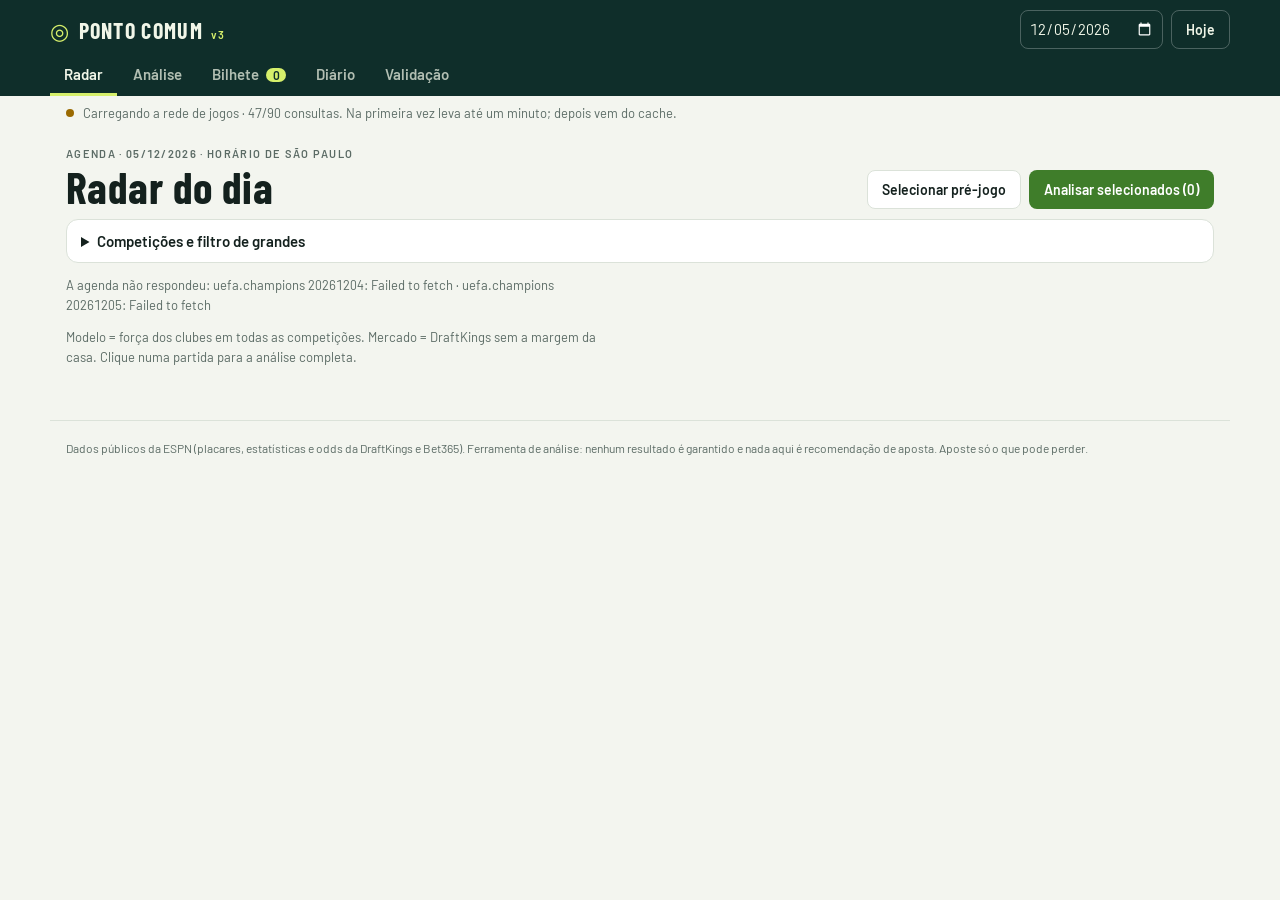
==== ponto-comum-portatil.html @ eed9a5cd "Odds de jogador da Bet365 no 'quem pode marcar'; robô registra marcadores para validar Co-Authored-B" ====
<!doctype html>
<html lang="pt-BR">
<head>
  <meta charset="utf-8">
  <meta name="viewport" content="width=device-width, initial-scale=1, viewport-fit=cover">
  <title>Ponto Comum</title>
  <meta name="description" content="Análise de futebol pré-jogo: modelo de força dos clubes, comparação com o mercado, odd sugerida, bilhetes por nível de risco e diário de apostas.">
  <link rel="icon" href="data:image/svg+xml,%3Csvg xmlns='http://www.w3.org/2000/svg' viewBox='0 0 64 64'%3E%3Crect width='64' height='64' rx='16' fill='%230f2e2a'/%3E%3Ccircle cx='32' cy='32' r='17' stroke='%23d6ef6b' stroke-width='5' fill='none'/%3E%3Ccircle cx='32' cy='32' r='5' fill='%23d6ef6b'/%3E%3C/svg%3E">
  <link rel="preconnect" href="https://fonts.googleapis.com">
  <link rel="preconnect" href="https://fonts.gstatic.com" crossorigin>
  <link rel="stylesheet" href="https://fonts.googleapis.com/css2?family=Barlow:wght@400;500;600;700&family=Barlow+Condensed:wght@600;700&display=swap">
  <style>
/* Ponto Comum v3 — painel de análise. Verde de campo noturno + limão do logotipo; números em colunas tabulares. */
:root {
  --fundo: #f3f5ef; --papel: #ffffff; --tinta: #14211e; --suave: #5b6b65; --linha: #dbe2d9; --marca: #0f2e2a; --marca-txt: #f1f6e8;
  --limao: #d6ef6b; --acento: #3f7d2a; --acento-txt: #ffffff; --mercado: #2f6fb0; --pos: #237a3b; --neg: #b3402e; --aviso: #9a6a00;
  --casa: #2f7d5b; --empate: #b9c2bb; --fora: #c2763a; --sombra: 0 1px 2px rgba(15, 46, 42, .06), 0 4px 18px rgba(15, 46, 42, .05);
  --f-corpo: 'Barlow', 'Segoe UI', system-ui, -apple-system, Roboto, Arial, sans-serif; --f-titulo: 'Barlow Condensed', 'Arial Narrow', 'Segoe UI', system-ui, sans-serif;
  color-scheme: light;
}
@media (prefers-color-scheme: dark) {
  :root:not([data-theme="light"]) { --fundo: #0b1513; --papel: #12201d; --tinta: #e6eee6; --suave: #98aaa2; --linha: #24372f; --marca: #081311; --marca-txt: #e9f3dc;
    --limao: #d6ef6b; --acento: #9fd36a; --acento-txt: #0b1513; --mercado: #7fb2ea; --pos: #79d08f; --neg: #f08b76; --aviso: #e2b44e; --casa: #5bbd8e; --empate: #4a5a53; --fora: #e09a62; --sombra: none; color-scheme: dark; }
}
:root[data-theme="dark"] { --fundo: #0b1513; --papel: #12201d; --tinta: #e6eee6; --suave: #98aaa2; --linha: #24372f; --marca: #081311; --marca-txt: #e9f3dc;
  --limao: #d6ef6b; --acento: #9fd36a; --acento-txt: #0b1513; --mercado: #7fb2ea; --pos: #79d08f; --neg: #f08b76; --aviso: #e2b44e; --casa: #5bbd8e; --empate: #4a5a53; --fora: #e09a62; --sombra: none; color-scheme: dark; }

* { box-sizing: border-box; }
html, body { margin: 0; }
body { background: var(--fundo); color: var(--tinta); font: 15px/1.5 var(--f-corpo); font-variant-numeric: tabular-nums; }
[hidden] { display: none !important; }
a { color: inherit; }
.vh { position: absolute; width: 1px; height: 1px; overflow: hidden; clip: rect(0 0 0 0); }
button, input, select { font: inherit; color: inherit; }
button { cursor: pointer; }
:focus-visible { outline: 2px solid var(--acento); outline-offset: 2px; }

/* Topo */
.topo { background: var(--marca); color: var(--marca-txt); position: sticky; top: 0; z-index: 5; padding-left: max(16px, env(safe-area-inset-left, 0px)); padding-right: max(16px, env(safe-area-inset-right, 0px)); padding-top: env(safe-area-inset-top, 0px); }
.barra { display: flex; align-items: center; justify-content: space-between; gap: 12px; flex-wrap: wrap; padding-block: 10px 6px; max-width: 1180px; margin: 0 auto; }
.marca { display: flex; align-items: baseline; gap: 8px; text-decoration: none; font: 700 22px/1 var(--f-titulo); letter-spacing: .06em; }
.marca .simbolo { color: var(--limao); font-size: 22px; }
.marca small { font: 600 11px var(--f-corpo); color: var(--limao); letter-spacing: .1em; }
.controles { display: flex; gap: 8px; align-items: center; }
.controles input[type=date] { background: transparent; border: 1px solid rgba(255, 255, 255, .25); border-radius: 8px; padding: 6px 8px; color: var(--marca-txt); color-scheme: dark; }
.topo .sec { border-color: rgba(255, 255, 255, .25); color: var(--marca-txt); background: transparent; }
.abas { display: flex; gap: 2px; overflow-x: auto; max-width: 1180px; margin: 0 auto; scrollbar-width: none; }
.abas a { padding: 10px 14px; text-decoration: none; font: 600 15px var(--f-corpo); color: rgba(241, 246, 232, .72); border-bottom: 3px solid transparent; white-space: nowrap; }
.abas a.ativa { color: var(--marca-txt); border-bottom-color: var(--limao); }
.contador { display: inline-block; min-width: 20px; padding: 0 6px; margin-left: 4px; border-radius: 10px; background: var(--limao); color: #0f2e2a; font-size: 12px; text-align: center; }
.status { max-width: 1180px; margin: 0 auto; padding: 8px max(16px, env(safe-area-inset-right, 0px)) 0 max(16px, env(safe-area-inset-left, 0px)); color: var(--suave); font-size: 13px; min-height: 28px; }
.status .ok, .status .erro, .status .pulso { display: inline-block; width: 8px; height: 8px; border-radius: 50%; margin-right: 6px; vertical-align: 1px; background: var(--pos); }
.status .erro { background: var(--neg); }
.status .pulso { background: var(--aviso); animation: pulso 1.2s infinite; }
@keyframes pulso { 50% { opacity: .3; } }
@media (prefers-reduced-motion: reduce) { .status .pulso { animation: none; } }

main { max-width: 1180px; margin: 0 auto; padding-left: max(16px, env(safe-area-inset-left, 0px)); padding-right: max(16px, env(safe-area-inset-right, 0px)); padding-block: 8px 40px; }
.cabeca { display: flex; justify-content: space-between; align-items: flex-end; gap: 16px; flex-wrap: wrap; margin: 14px 0 10px; }
.cabeca h1 { font: 700 clamp(30px, 5vw, 44px)/1 var(--f-titulo); margin: 2px 0 0; letter-spacing: .01em; text-wrap: balance; }
.acoes { display: flex; gap: 8px; flex-wrap: wrap; align-items: center; }
.sobre { font-size: 11px; font-weight: 600; letter-spacing: .12em; text-transform: uppercase; color: var(--suave); margin: 0; }
.nota { color: var(--suave); font-size: 13px; max-width: 78ch; }
h3 { font: 700 21px var(--f-titulo); margin: 26px 0 8px; letter-spacing: .01em; }
h4 { margin: 14px 0 6px; font-size: 15px; }

/* Botões */
.pri, .sec, .link, .fam, .add, .rem { border-radius: 8px; border: 1px solid transparent; padding: 8px 14px; font-weight: 600; font-size: 14px; }
.pri { background: var(--acento); color: var(--acento-txt); }
.pri:disabled { opacity: .5; cursor: default; }
.sec { background: var(--papel); border-color: var(--linha); color: var(--tinta); }
.link { background: none; border: 0; padding: 0 4px; text-decoration: underline; color: inherit; font-weight: 500; }
label.sec.arquivo { cursor: pointer; display: inline-flex; align-items: center; }
label.sec.arquivo input { display: none; }
.chk { font-size: 13px; color: var(--suave); display: inline-flex; gap: 6px; align-items: center; }

/* Filtros e chips */
details.filtro, details.sugestoes, details.contexto { background: var(--papel); border: 1px solid var(--linha); border-radius: 12px; padding: 10px 14px; margin: 10px 0; }
details > summary { cursor: pointer; font-weight: 600; }
.chips { display: flex; flex-wrap: wrap; gap: 6px; margin-top: 10px; }
.chip { display: inline-flex; gap: 6px; align-items: center; padding: 5px 10px; border: 1px solid var(--linha); border-radius: 999px; font-size: 13px; background: var(--fundo); }

/* Tabelas */
.tabela { overflow-x: auto; background: var(--papel); border: 1px solid var(--linha); border-radius: 12px; box-shadow: var(--sombra); }
table { border-collapse: collapse; width: 100%; font-size: 14px; }
th { text-align: left; font-size: 11px; letter-spacing: .08em; text-transform: uppercase; color: var(--suave); font-weight: 600; padding: 10px 10px; border-bottom: 1px solid var(--linha); white-space: nowrap; }
td { padding: 8px 10px; border-bottom: 1px solid var(--linha); vertical-align: middle; }
tr:last-child td { border-bottom: 0; }
td small, li small, .pernas small { display: block; color: var(--suave); font-size: 12px; }
td.num, th.num { text-align: right; white-space: nowrap; }
td.num small { text-align: right; }
.pos { color: var(--pos); font-weight: 600; }
.neg { color: var(--neg); }
tr.passado { opacity: .62; }
tr.cotada td:first-child { font-weight: 600; }

/* Radar */
table.radar td { padding-block: 10px; }
.jogo { background: none; border: 0; padding: 0; text-align: left; display: flex; flex-direction: column; font-weight: 600; font-size: 15px; }
.jogo small { display: inline; color: var(--suave); font-weight: 500; font-size: 12px; }
.jogo:hover span { text-decoration: underline; }
.comp { color: var(--suave); font-size: 12px; }
.hora { font: 700 18px var(--f-titulo); }
.placar { font: 700 18px var(--f-titulo); }
.ao-vivo { color: var(--neg); font-size: 12px; text-transform: uppercase; letter-spacing: .08em; }
.barra3 { display: flex; height: 8px; width: 150px; max-width: 100%; border-radius: 4px; overflow: hidden; margin-bottom: 4px; background: var(--linha); }
.barra3 i:nth-child(1) { background: var(--casa); } .barra3 i:nth-child(2) { background: var(--empate); } .barra3 i:nth-child(3) { background: var(--fora); }
.barra3.mercado i:nth-child(1) { background: var(--mercado); } .barra3.mercado i:nth-child(3) { background: color-mix(in srgb, var(--mercado) 45%, var(--fora)); }

/* Análise */
.indice { display: flex; gap: 6px; flex-wrap: wrap; margin-bottom: 8px; }
.mini { font-size: 12px; text-decoration: none; padding: 4px 9px; border-radius: 999px; background: var(--papel); border: 1px solid var(--linha); }
.cartao { background: var(--papel); border: 1px solid var(--linha); border-radius: 16px; padding: 18px; margin: 16px 0; box-shadow: var(--sombra); scroll-margin-top: 110px; }
.cartao header h2 { font: 700 clamp(26px, 4vw, 34px)/1.05 var(--f-titulo); margin: 4px 0 6px; text-wrap: balance; }
.cartao header h2 span { color: var(--suave); font-weight: 600; }
.aviso { color: var(--aviso); font-weight: 600; font-size: 13px; }
.resumo { display: grid; grid-template-columns: repeat(auto-fit, minmax(190px, 1fr)); gap: 10px; margin: 12px 0; }
.resumo > div { background: var(--fundo); border-radius: 10px; padding: 10px 12px; min-width: 0; }
.resumo b { display: block; font-size: 16px; }
.resumo small { color: var(--suave); font-weight: 500; }
.leitura { border-left: 3px solid var(--limao); padding: 2px 0 2px 14px; margin: 14px 0; }
.leitura h3 { margin-top: 0; }
.leitura ul { margin: 0; padding-left: 18px; }
.alertas { list-style: none; padding: 0 !important; margin-top: 10px !important; display: grid; gap: 6px; }
.alertas li { font-size: 13px; padding: 7px 10px; border-radius: 8px; background: var(--fundo); }
.alertas li.divergencia { box-shadow: inset 3px 0 0 var(--aviso); }
.alertas li.calendario { box-shadow: inset 3px 0 0 var(--fora); }
.alertas li.dados, .alertas li.mercado { box-shadow: inset 3px 0 0 var(--suave); }
.alertas li.escalacao { box-shadow: inset 3px 0 0 var(--mercado); }
.fams { display: flex; gap: 6px; flex-wrap: wrap; align-items: center; margin: 12px 0 8px; }
.fam { background: var(--fundo); border-color: var(--linha); padding: 6px 12px; }
.fam.ativa { background: var(--marca); color: var(--marca-txt); border-color: var(--marca); }
.so-odd { margin-left: auto; font-size: 13px; color: var(--suave); display: inline-flex; gap: 6px; align-items: center; }
.base { display: block; font-size: 11px; font-weight: 600; letter-spacing: .04em; text-align: right; }
.base.mercado { color: var(--mercado); } .base.modelo { color: var(--suave); }
.add { width: 34px; height: 34px; padding: 0; background: var(--fundo); border-color: var(--linha); font-size: 18px; line-height: 1; }
.add.ja { background: var(--limao); color: #0f2e2a; border-color: var(--limao); }
.dois { display: grid; grid-template-columns: repeat(auto-fit, minmax(300px, 1fr)); gap: 18px; }
.dois > div { min-width: 0; }
.lista { list-style: none; padding: 0; margin: 4px 0; font-size: 13px; display: grid; gap: 3px; }
.lista small { display: inline; }
.res { display: inline-block; width: 20px; text-align: center; border-radius: 4px; font-weight: 700; font-size: 11px; margin-right: 6px; color: #fff; }
.res.V { background: var(--casa); } .res.E { background: #8a978f; } .res.D { background: var(--neg); }

/* Bilhete */
.bilhete { background: var(--papel); border: 1px solid var(--linha); border-radius: 16px; padding: 14px; box-shadow: var(--sombra); }
.pernas { list-style: none; margin: 0; padding: 0; display: grid; gap: 8px; }
.pernas li { display: flex; gap: 10px; align-items: center; padding: 10px; background: var(--fundo); border-radius: 10px; }
.pernas li > div { flex: 1; min-width: 0; }
.odd { display: flex; flex-direction: column; font-size: 11px; color: var(--suave); }
.odd input { width: 90px; padding: 6px 8px; border: 1px solid var(--linha); border-radius: 8px; background: var(--papel); text-align: right; }
.rem { background: none; border: 0; font-size: 20px; color: var(--suave); padding: 4px 8px; }
.totais { display: grid; grid-template-columns: repeat(auto-fit, minmax(160px, 1fr)); gap: 10px; margin: 14px 0; }
.totais > div { background: var(--fundo); border-radius: 10px; padding: 10px 12px; }
.totais b { display: block; font: 700 28px/1.1 var(--f-titulo); }
.totais small { color: var(--suave); }
.avisos { list-style: none; padding: 0; margin: 0 0 12px; display: grid; gap: 6px; font-size: 13px; }
.avisos li { padding: 7px 10px; border-radius: 8px; background: var(--fundo); }
.avisos li.erro { box-shadow: inset 3px 0 0 var(--neg); color: var(--neg); font-weight: 600; }
.avisos li.aviso { box-shadow: inset 3px 0 0 var(--aviso); }
.avisos li.info { box-shadow: inset 3px 0 0 var(--linha); }
.salvar { display: flex; gap: 8px; flex-wrap: wrap; align-items: center; }
.salvar label { display: inline-flex; gap: 6px; align-items: center; font-size: 13px; color: var(--suave); }
.salvar input { width: 100px; padding: 7px 8px; border: 1px solid var(--linha); border-radius: 8px; background: var(--papel); }
.niveis { display: grid; grid-template-columns: repeat(auto-fit, minmax(240px, 1fr)); gap: 10px; margin: 10px 0; }
.nivel { background: var(--fundo); border-radius: 12px; padding: 12px; min-width: 0; }
.nivel h3 { margin: 0 0 6px; }
.nivel ul { padding-left: 18px; margin: 0 0 8px; font-size: 14px; }
.prefs { border: 1px solid var(--linha); border-radius: 10px; display: flex; flex-wrap: wrap; gap: 6px 14px; font-size: 13px; }
.vazio { text-align: center; padding: 48px 16px; background: var(--papel); border: 1px dashed var(--linha); border-radius: 16px; }
.vazio h2 { font: 700 26px var(--f-titulo); margin: 0 0 6px; }
.vazio p { color: var(--suave); max-width: 52ch; margin: 0 auto 14px; }

/* Diário e validação */
.faixas { display: grid; gap: 5px; max-width: 640px; }
.faixa { display: grid; grid-template-columns: 70px 1fr 56px 110px; gap: 8px; align-items: center; font-size: 13px; }
.faixa i { display: block; height: 10px; background: var(--acento); border-radius: 5px; min-width: 2px; }
.faixa small { color: var(--suave); }
.metodo { padding-left: 18px; max-width: 80ch; }
.metodo li { margin-bottom: 6px; }
.carregando { color: var(--suave); padding: 30px 0; }

.rodape { max-width: 1180px; margin: 0 auto; padding: 18px max(16px, env(safe-area-inset-right, 0px)) 30px max(16px, env(safe-area-inset-left, 0px)); color: var(--suave); font-size: 12px; border-top: 1px solid var(--linha); }
.toast { position: fixed; left: 50%; transform: translateX(-50%); bottom: calc(18px + env(safe-area-inset-bottom, 0px)); background: var(--marca); color: var(--marca-txt); padding: 10px 16px; border-radius: 10px; font-size: 14px; z-index: 10; max-width: calc(100% - 32px); box-shadow: 0 6px 24px rgba(0, 0, 0, .25); }

.nw { white-space: nowrap; }
@media (max-width: 640px) {
  body { font-size: 14px; }
  .abas a { padding: 10px 9px; font-size: 14px; }
  .barra3 { width: 110px; }
  .faixa { grid-template-columns: 60px 1fr 50px; }
  .faixa small { display: none; }
  .pernas li { flex-wrap: wrap; }
  .so-odd { margin-left: 0; }
}

/* v3 */
.tag { display: inline-block; margin-left: 6px; padding: 1px 7px; border-radius: 999px; font-size: 11px; font-weight: 600; background: var(--fundo); color: var(--suave); vertical-align: 1px; }
.tag.div { background: color-mix(in srgb, var(--aviso) 16%, transparent); color: var(--aviso); }
.topo-cartao { display: flex; justify-content: space-between; gap: 10px; align-items: baseline; flex-wrap: wrap; }
.exportar { display: flex; gap: 10px; font-size: 13px; }
.destaques { background: color-mix(in srgb, var(--limao) 22%, var(--papel)); border-radius: 12px; padding: 10px 14px; margin: 12px 0; }
.destaques h3 { margin: 0 0 6px; font-size: 18px; }
.destaques ul { list-style: none; margin: 0; padding: 0; display: grid; gap: 6px; }
.destaques li { display: flex; justify-content: space-between; gap: 10px; align-items: center; }
.destaques li small { display: block; color: var(--suave); font-size: 12px; }
details.contexto summary small { color: var(--suave); font-weight: 500; }
section.sugestoes { margin-top: 4px; }
.nivel { border-top: 4px solid var(--linha); }
.nivel.n-segura { border-top-color: var(--casa); } .nivel.n-media { border-top-color: var(--mercado); } .nivel.n-arriscada { border-top-color: var(--fora); } .nivel.n-bingo { border-top-color: var(--neg); }
.faixa-odd { margin: -2px 0 8px; font-size: 12px; color: var(--suave); }
.total-nivel { margin: 0 0 10px; font-size: 14px; }
.total-nivel b { font: 700 22px var(--f-titulo); }
.salvar select { padding: 7px 8px; border: 1px solid var(--linha); border-radius: 8px; background: var(--papel); }
.odd small { display: block; font-size: 10px; }
.status .link { color: var(--tinta); }

</style>
  <script>/* js/rede.js */
/* Ponto Comum v3 · rede.js
 * Camada de dados: todas as competições acompanhadas, por clube, a partir dos placares públicos da ESPN.
 * Um jogo vira um registro compacto (placar de 90 min, gols por tempo, escanteios, chutes, cartões).
 * Cache no IndexedDB: anos passados ficam 30 dias; o ano corrente, 3 horas.
 */
(function (G) {
  'use strict';
  const ESPN = 'https://site.api.espn.com/apis/site/v2/sports/soccer/';
  const CORE = 'https://sports.core.api.espn.com/v2/sports/soccer/leagues/';

  // radar 1 = na agenda do dia por padrão; 2 = opcional (desligada por padrão). As demais entram só no histórico
  // (força dos clubes, calendário), mas o radar mostra Champions + as 5 grandes ligas.
  const COMPS = [
    ['uefa.champions', 'Champions League', 'continental', 'uefa', 1], ['eng.1', 'Premier League', 'league', 'eng', 1], ['esp.1', 'LaLiga', 'league', 'esp', 1],
    ['ita.1', 'Serie A', 'league', 'ita', 1], ['ger.1', 'Bundesliga', 'league', 'ger', 1], ['fra.1', 'Ligue 1', 'league', 'fra', 1],
    ['bra.1', 'Brasileirão Série A', 'league', 'bra', 2], ['uefa.europa', 'Europa League', 'continental', 'uefa', 2],
    ['uefa.europa.conf', 'Conference League', 'continental', 'uefa', 2], ['conmebol.libertadores', 'Libertadores', 'continental', 'conmebol', 2],
    ['conmebol.sudamericana', 'Sul-Americana', 'continental', 'conmebol', 2],
    ['eng.2', 'Championship', 'league', 'eng', 0], ['esp.2', 'LaLiga 2', 'league', 'esp', 0], ['ger.2', '2. Bundesliga', 'league', 'ger', 0],
    ['ita.2', 'Serie B (Itália)', 'league', 'ita', 0], ['fra.2', 'Ligue 2', 'league', 'fra', 0], ['bra.2', 'Brasileirão Série B', 'league', 'bra', 0],
    ['por.1', 'Liga Portugal', 'league', 'por', 0], ['ned.1', 'Eredivisie', 'league', 'ned', 0], ['arg.1', 'Liga Profesional (ARG)', 'league', 'arg', 0],
    ['eng.fa', 'FA Cup', 'cup', 'eng', 0], ['eng.league_cup', 'Copa da Liga Inglesa', 'cup', 'eng', 0], ['esp.copa_del_rey', 'Copa del Rey', 'cup', 'esp', 0],
    ['ger.dfb_pokal', 'Copa da Alemanha', 'cup', 'ger', 0], ['ita.coppa_italia', 'Coppa Italia', 'cup', 'ita', 0], ['fra.coupe_de_france', 'Copa da França', 'cup', 'fra', 0],
    ['bra.copa_do_brazil', 'Copa do Brasil', 'cup', 'bra', 0], ['bra.camp.carioca', 'Campeonato Carioca', 'state', 'bra', 0],
    ['bra.camp.paulista', 'Campeonato Paulista', 'state', 'bra', 0], ['fifa.cwc', 'Mundial de Clubes', 'continental', 'fifa', 0]
  ].map(([id, nome, tipo, regiao, radar]) => Object.freeze({ id, nome, tipo, regiao, radar: radar === 1, opcional: radar === 2 }));
  const COMP_MAP = Object.freeze(Object.fromEntries(COMPS.map(c => [c.id, c])));
  // Na agenda, só jogos com pelo menos um destes clubes (os N mais fortes da liga pelo modelo). Premier e Champions: todos.
  const GRANDES_POR_LIGA = Object.freeze({ 'esp.1': 4, 'ita.1': 6, 'ger.1': 3, 'fra.1': 3 });
  const VERSAO_CACHE = 'v3|';

  const num = v => { if (v === null || v === undefined || v === '') return null; const n = Number(v); return Number.isFinite(n) ? n : null; };
  const americana = v => { if (v === null || v === undefined) return null; const s = String(v).trim().toUpperCase(); if (s === 'EVEN' || s === 'EV') return 2; const n = Number(s.replace('+', '')); if (!Number.isFinite(n) || Math.abs(n) < 100) return null; return n > 0 ? 1 + n / 100 : 1 + 100 / Math.abs(n); };
  const fracionaria = v => { const s = String(v ?? '').trim(); if (/^evens?$/i.test(s)) return 2; const m = /^(\d+(?:\.\d+)?)\/(\d+(?:\.\d+)?)$/.exec(s); return m && +m[2] > 0 ? 1 + m[1] / m[2] : null; };
  const statOf = (side, name) => { const s = (side.statistics || []).find(x => x && x.name === name); return s ? num(s.displayValue ?? s.value) : null; };
  const byDate = (a, b) => Date.parse(a.date) - Date.parse(b.date) || (a.id < b.id ? -1 : 1);

  /* Odds da DraftKings que a ESPN anexa ao placar de jogos futuros (preço atual e abertura). */
  function oddsDoPlacar(o) {
    if (!o || typeof o !== 'object') return null;
    const ml = o.moneyline || {}, tt = o.total || {};
    const atual = s => s ? americana((s.close || s.current || {}).odds) : null, abre = s => s && s.open ? americana(s.open.odds) : null;
    const linha = s => { const v = s && (s.close || s.current || {}).line; const n = v ? Number(String(v).replace(/^[ou]/i, '')) : null; return Number.isFinite(n) ? n : null; };
    const r = { casa: (o.provider && o.provider.name) || 'Casa', h: atual(ml.home), d: atual(ml.draw), a: atual(ml.away), hA: abre(ml.home), dA: abre(ml.draw), aA: abre(ml.away),
      linha: linha(tt.over) ?? num(o.overUnder), over: atual(tt.over), under: atual(tt.under) };
    if (!r.h && o.homeTeamOdds) r.h = americana(o.homeTeamOdds.moneyLine);
    if (!r.a && o.awayTeamOdds) r.a = americana(o.awayTeamOdds.moneyLine);
    if (!r.d && o.drawOdds) r.d = americana(o.drawOdds.moneyLine);
    return (r.h && r.d && r.a) || (r.over && r.under) ? r : null;
  }

  function parseEvent(e, comp, observadoEm) {
    const c = e && e.competitions && e.competitions[0]; if (!c) return null;
    const list = c.competitors || [], H = list.find(x => x.homeAway === 'home'), A = list.find(x => x.homeAway === 'away');
    if (!H || !A || !H.team || !A.team) return null;
    const h = String(H.team.id || ''), a = String(A.team.id || '');
    if (!/^\d+$/.test(h) || !/^\d+$/.test(a) || h === a) return null;
    const type = (c.status && c.status.type) || {}, st = String(type.name || '');
    const m = { id: String(e.id), comp, date: e.date || c.date, h, a, hn: H.team.displayName || H.team.name || '', an: A.team.displayName || A.team.name || '',
      hs3: H.team.abbreviation || '', as3: A.team.abbreviation || '', neutral: c.neutralSite === true, st, state: type.state || '', done: false };
    if (!Number.isFinite(Date.parse(m.date))) return null;
    if (/CANCEL|POSTPON|ABANDON|SUSPEND|FORFEIT/i.test(st)) { m.void = true; return m; }
    if (!(type.completed === true && type.state === 'post')) {
      const od = oddsDoPlacar((c.odds || [])[0]);
      if (od) { od.em = observadoEm || new Date().toISOString(); m.odds = od; }
      return m;
    }
    const fh = num(H.score), fa = num(A.score);
    if (fh === null || fa === null || fh > 30 || fa > 30) return m;
    m.done = true; m.fh = fh; m.fa = fa;
    const prorrogacao = /AET|PEN|EXTRA|SHOOTOUT/i.test(st);
    const gols = [], am = {}, vm = {}, det = c.details || [];
    for (const d of det) {
      if (!d || d.shootout) continue;
      const tid = d.team ? String(d.team.id) : '', dv = String((d.clock && d.clock.displayValue) || ''), cv = num(d.clock && d.clock.value);
      if (d.scoringPlay) gols.push({ tid, own: d.ownGoal === true, dv, cv, nome: String(((d.athletesInvolved || [])[0] || {}).displayName || '') });
      else if (d.redCard) vm[tid] = (vm[tid] || 0) + 1;
      else if (d.yellowCard) am[tid] = (am[tid] || 0) + 1;
    }
    // Confere os gols do lance a lance com o placar final antes de usar a divisão por tempo.
    const conta = inverteContra => { let x = 0, y = 0; for (const g of gols) { let t = g.tid; if (inverteContra && g.own) t = t === h ? a : h; if (t === h) x++; else if (t === a) y++; } return [x, y]; };
    const c0 = conta(false), c1 = conta(true), conv = c0[0] === fh && c0[1] === fa ? 0 : c1[0] === fh && c1[1] === fa ? 1 : -1;
    const primeiroTempo = g => /^45'\+/.test(g.dv) || (g.cv !== null && g.cv < 2700) || (/^\d+'$/.test(g.dv) && parseInt(g.dv, 10) <= 45);
    const regulamentar = g => /^(45|90)'\+/.test(g.dv) || (g.cv !== null && g.cv <= 5400);
    if (conv >= 0) {
      let h1 = 0, a1 = 0, hr = 0, ar = 0, pg = null;
      const ordem = gols.slice().sort((x, y) => (x.cv ?? 1e9) - (y.cv ?? 1e9));
      const gm = [];
      for (const g of ordem) { let t = g.tid; if (conv && g.own) t = t === h ? a : h; const s = t === h ? 0 : t === a ? 1 : -1; if (s < 0) continue; if (primeiroTempo(g)) s ? a1++ : h1++; if (regulamentar(g)) { s ? ar++ : hr++; if (pg === null) pg = s ? 'a' : 'h'; if (g.nome) gm.push([s ? 'a' : 'h', g.nome, g.own ? 1 : 0]); } }
      if (gm.length) m.gm = gm; // quem marcou no tempo regulamentar: [lado, nome, gol contra]
      m.h1 = h1; m.a1 = a1; m.hg = prorrogacao ? hr : fh; m.ag = prorrogacao ? ar : fa; m.pg = m.hg + m.ag === 0 ? '-' : pg;
    } else { m.h1 = null; m.a1 = null; m.pg = null; m.hg = prorrogacao ? null : fh; m.ag = prorrogacao ? null : fa; }
    m.hc = statOf(H, 'wonCorners'); m.ac = statOf(A, 'wonCorners');
    m.hsh = statOf(H, 'totalShots'); m.ash = statOf(A, 'totalShots');
    m.hst = statOf(H, 'shotsOnTarget'); m.ast = statOf(A, 'shotsOnTarget');
    m.hf = statOf(H, 'foulsCommitted'); m.af = statOf(A, 'foulsCommitted');
    const cartoesConhecidos = det.length > 0 || (fh + fa === 0 && m.hf !== null);
    m.hy = cartoesConhecidos ? (am[h] || 0) : null; m.ay = cartoesConhecidos ? (am[a] || 0) : null;
    m.hr = cartoesConhecidos ? (vm[h] || 0) : null; m.ar = cartoesConhecidos ? (vm[a] || 0) : null;
    return m;
  }

  /* ---------- IndexedDB (com queda silenciosa para memória) ---------- */
  const DB_NAME = 'ponto-comum-v2'; let dbp = null; const memoria = new Map();
  function db() {
    if (dbp) return dbp;
    dbp = new Promise((res, rej) => {
      try {
        const r = indexedDB.open(DB_NAME, 1);
        r.onupgradeneeded = () => { const d = r.result; for (const s of ['rede', 'kv', 'diario']) if (!d.objectStoreNames.contains(s)) d.createObjectStore(s); };
        r.onsuccess = () => res(r.result); r.onerror = () => rej(r.error);
      } catch (e) { rej(e); }
    }).catch(() => null);
    return dbp;
  }
  function pedido(d, store, mode, fn) {
    return new Promise((res, rej) => { try { const tx = d.transaction(store, mode), req = fn(tx.objectStore(store)); tx.oncomplete = () => res(req.result); tx.onerror = tx.onabort = () => rej(tx.error); } catch (e) { rej(e); } });
  }
  const kv = {
    async get(store, key) { const mk = store + '|' + key, d = await db(); if (!d) return memoria.get(mk) ?? null; try { const v = await pedido(d, store, 'readonly', s => s.get(key)); return v === undefined ? (memoria.get(mk) ?? null) : v; } catch { return memoria.get(mk) ?? null; } },
    async put(store, key, value) { memoria.set(store + '|' + key, value); const d = await db(); if (!d) return false; try { await pedido(d, store, 'readwrite', s => s.put(value, key)); return true; } catch { return false; } },
    async del(store, key) { memoria.delete(store + '|' + key); const d = await db(); if (!d) return; try { await pedido(d, store, 'readwrite', s => s.delete(key)); } catch { /* a cópia em memória já foi removida */ } },
    async all(store) {
      try {
        const d = await db(); if (!d) throw new Error('sem IndexedDB');
        return await new Promise((res, rej) => { const out = [], tx = d.transaction(store, 'readonly'), req = tx.objectStore(store).openCursor(); req.onsuccess = () => { const c = req.result; if (c) { out.push([c.key, c.value]); c.continue(); } else res(out); }; req.onerror = () => rej(req.error); });
      } catch { return [...memoria].filter(([k]) => k.startsWith(store + '|')).map(([k, v]) => [k.slice(store.length + 1), v]); }
    }
  };

  /* ---------- Rede HTTP ---------- */
  const memo = new Map();
  async function getJSON(url, { ttl = 0, signal, timeout = 20000 } = {}) {
    const hit = memo.get(url); if (ttl && hit && Date.now() - hit.at < ttl) return hit.data;
    const ctl = new AbortController(), t = setTimeout(() => ctl.abort(), timeout), stop = () => ctl.abort();
    if (signal) signal.addEventListener('abort', stop, { once: true });
    try {
      const r = await fetch(url, { credentials: 'omit', mode: 'cors', referrerPolicy: 'no-referrer', signal: ctl.signal });
      if (!r.ok) throw new Error('HTTP ' + r.status);
      const data = await r.json(); if (ttl) { memo.set(url, { at: Date.now(), data }); if (memo.size > 300) memo.delete(memo.keys().next().value); }
      return data;
    } finally { clearTimeout(t); if (signal) signal.removeEventListener('abort', stop); }
  }
  async function pool(tasks, n) { let i = 0; await Promise.all(Array.from({ length: Math.min(n, tasks.length) }, async () => { while (i < tasks.length) { const k = i++; await tasks[k](); } })); }

  /* Arquivos que o robô do repositório publica junto com o site (dados/…). Fora do site publicado (arquivo local), não existem. */
  const temDadosLocais = () => typeof location !== 'undefined' && /^https?:$/.test(location.protocol);
  async function carregarDados(nome, { ttl = 0, timeout = 15000 } = {}) {
    if (!temDadosLocais()) return null;
    try { return await getJSON('dados/' + nome + (nome.includes('?') ? '&' : '?') + 'v=' + Math.floor(Date.now() / 600e3), { ttl, timeout }); } catch { return null; }
  }

  /* Carrega a rede inteira (30 competições × 3 anos). Primeiro tenta a base pronta publicada com o site (atualizada pelo robô
   * várias vezes por dia); o que faltar ou estiver velho vem da ESPN. Depois, quase tudo vem do cache do navegador. */
  async function carregarRede({ anos, forcar = false, onProgress = () => {}, signal } = {}) {
    const ano = new Date().getUTCFullYear(); anos = anos || [ano - 2, ano - 1, ano];
    const jogos = new Map(), relatorio = [], tarefas = [];
    const base = forcar ? null : await carregarDados('rede/indice.json'), baseNova = base && Date.now() - Date.parse(base.geradoEm) < 6 * 3600e3;
    const daBase = (comp, y) => { if (!base) return null; const a = base.arquivos.find(x => x.comp === comp && x.ano === y); return a && (y < ano || baseNova) ? a : null; };
    // Remove caches de versões anteriores (registros sem os campos novos).
    try { for (const [k] of await kv.all('rede')) if (!String(k).startsWith(VERSAO_CACHE)) await kv.del('rede', k); } catch { /* sem cache antigo */ }
    for (const c of COMPS) for (const y of anos) tarefas.push(async () => {
      const chave = VERSAO_CACHE + c.id + '|' + y, ttl = y < ano ? 30 * 864e5 : 3 * 3600e3, cache = await kv.get('rede', chave), arq = daBase(c.id, y);
      if (arq) {
        if (cache && cache.carimbo === arq.atualizadoEm) { for (const m of cache.jogos) jogos.set(m.id, m); relatorio.push({ comp: c.id, ano: y, ok: true, cache: true, base: true, n: cache.jogos.length }); onProgress(relatorio.length, tarefas.length); return; }
        const lista = await carregarDados('rede/' + arq.arquivo + '?c=' + encodeURIComponent(arq.atualizadoEm), { timeout: 30000 });
        if (Array.isArray(lista)) { for (const m of lista) jogos.set(m.id, m); await kv.put('rede', chave, { at: Date.now(), carimbo: arq.atualizadoEm, jogos: lista }); relatorio.push({ comp: c.id, ano: y, ok: true, base: true, n: lista.length }); onProgress(relatorio.length, tarefas.length); return; }
      }
      if (!forcar && cache && Date.now() - cache.at < ttl) { for (const m of cache.jogos) jogos.set(m.id, m); relatorio.push({ comp: c.id, ano: y, ok: true, cache: true, n: cache.jogos.length, em: new Date(cache.at).toISOString() }); onProgress(relatorio.length, tarefas.length); return; }
      try {
        const em = new Date().toISOString(), j = await getJSON(ESPN + c.id + '/scoreboard?dates=' + y + '&limit=1000', { signal }), lista = [];
        for (const e of j.events || []) { const m = parseEvent(e, c.id, em); if (m) lista.push(m); }
        for (const m of lista) jogos.set(m.id, m);
        await kv.put('rede', chave, { at: Date.now(), jogos: lista });
        relatorio.push({ comp: c.id, ano: y, ok: true, n: lista.length, em, truncado: (j.events || []).length >= 1000 });
      } catch (err) {
        if (signal && signal.aborted) throw err;
        if (cache) for (const m of cache.jogos) jogos.set(m.id, m);
        relatorio.push({ comp: c.id, ano: y, ok: false, antigo: !!cache, erro: String(err.message || err) });
      }
      onProgress(relatorio.length, tarefas.length);
    });
    await pool(tarefas, 6);
    return { jogos: [...jogos.values()].sort(byDate), relatorio, carregadaEm: new Date().toISOString() };
  }

  /* Agenda de um dia em São Paulo (consulta o dia anterior, o próprio e o seguinte para cobrir fusos). */
  const dataSP = iso => new Intl.DateTimeFormat('en-CA', { timeZone: 'America/Sao_Paulo', year: 'numeric', month: '2-digit', day: '2-digit' }).format(new Date(iso));
  const somaDias = (dia, n) => new Date(Date.parse(dia + 'T12:00:00Z') + n * 864e5).toISOString().slice(0, 10);
  async function carregarDia(dia, comps = COMPS.filter(c => c.radar).map(c => c.id), { signal } = {}) {
    const dias = [-1, 0, 1].map(n => somaDias(dia, n).replaceAll('-', '')), out = new Map(), falhas = [], tarefas = [];
    for (const comp of comps) for (const d of dias) tarefas.push(async () => {
      try { const em = new Date().toISOString(), j = await getJSON(ESPN + comp + '/scoreboard?dates=' + d + '&limit=200', { ttl: 120e3, signal }); for (const e of j.events || []) { const m = parseEvent(e, comp, em); if (m && dataSP(m.date) === dia) out.set(m.id, m); } }
      catch (err) { if (signal && signal.aborted) throw err; falhas.push(comp + ' ' + d + ': ' + (err.message || err)); }
    });
    await pool(tarefas, 6);
    return { jogos: [...out.values()].sort(byDate), falhas };
  }

  /* Resumo da partida: odds de várias casas, escalações, desfalques, árbitro, estádio. */
  async function carregarResumo(m, { signal } = {}) {
    const j = await getJSON(ESPN + m.comp + '/summary?event=' + m.id, { ttl: 90e3, signal });
    if (String((j.header && j.header.id) || '') !== String(m.id)) throw new Error('A resposta pertence a outra partida.');
    const comp = (j.header.competitions || [])[0] || {}, st = (comp.status && comp.status.type) || {};
    const ids = [m.h, m.a];
    const escalacoes = (j.rosters || []).filter(r => ids.includes(String(r.team && r.team.id))).map(r => ({ time: String(r.team.id), formacao: String(r.formation || ''),
      titulares: [...(r.roster || []), ...(r.athletes || [])].filter(p => p.starter === true || p.starter === 'true').map(p => (p.athlete && (p.athlete.displayName || p.athlete.shortName)) || '').filter(Boolean) }));
    const desfalques = (j.injuries || []).filter(t => ids.includes(String(t.team && t.team.id))).flatMap(t => (t.injuries || []).slice(0, 25).map(i => ({ time: String(t.team.id), jogador: (i.athlete && i.athlete.displayName) || '', status: String(i.status || (i.type && i.type.description) || ''), detalhe: String(i.shortComment || '') }))).filter(x => x.jogador);
    const info = j.gameInfo || {}, arbitro = (info.officials || []).map(o => o.fullName || o.displayName).filter(Boolean)[0] || null;
    return { observadoEm: new Date().toISOString(), estado: st.state || '', status: st.name || '', inicio: comp.date || m.date, cotacoes: G.PCMercado ? G.PCMercado.doResumo(j, m) : [], jogadores: G.PCMercado ? G.PCMercado.jogadoresDoResumo(j) : null,
      escalacoes, desfalques, arbitro, estadio: info.venue ? info.venue.fullName || null : null };
  }

  /* Abertura e fechamento da DraftKings guardados pela ESPN — base do CLV e da validação contra o mercado. */
  async function carregarOddsFechamento(m, { signal } = {}) {
    const j = await getJSON(CORE + m.comp + '/events/' + m.id + '/competitions/' + m.id + '/odds', { ttl: 300e3, signal });
    const dk = (j.items || []).find(i => /draftkings/i.test((i.provider && i.provider.name) || '')); if (!dk) return null;
    const dec = o => o ? (americana(o.american ?? o.alternateDisplayValue) ?? (num(o.decimal) > 1 ? num(o.decimal) : null)) : null;
    const lado = (t, w) => t && t[w] && t[w].moneyLine ? dec(t[w].moneyLine) : null, out = { casa: dk.provider.name };
    for (const w of ['open', 'close']) {
      const b = dk[w] || {}, ln = b.total ? Number(String(b.total.american ?? b.total.alternateDisplayValue ?? '').replace(/^[ou]/i, '')) : null;
      out[w === 'open' ? 'abertura' : 'fechamento'] = { h: lado(dk.homeTeamOdds, w), d: b.draw ? dec(b.draw) : null, a: lado(dk.awayTeamOdds, w), linha: Number.isFinite(ln) ? ln : null, over: b.over ? dec(b.over) : null, under: b.under ? dec(b.under) : null };
    }
    return out;
  }

  /* Elenco com estatísticas da temporada atual e da anterior (gols, chutes, chutes no alvo, jogos, entradas do banco). */
  async function carregarElenco(liga, timeId, { signal } = {}) {
    const ano = new Date().getUTCFullYear(), mes = new Date().getUTCMonth() + 1, atual = liga === 'bra.1' || mes >= 7 ? ano : ano - 1;
    const ler = async temporada => {
      const j = await getJSON(ESPN + liga + '/teams/' + timeId + '/roster' + (temporada ? '?season=' + temporada : ''), { ttl: 6 * 3600e3, signal });
      return (j.athletes || []).map(a => {
        const st = {}; for (const c of ((a.statistics && a.statistics.splits && a.statistics.splits.categories) || [])) for (const s of (c.stats || [])) st[s.name] = num(s.value ?? s.displayValue);
        return { id: String(a.id), nome: a.displayName || a.shortName || '', pos: (a.position && a.position.abbreviation) || '', jogos: st.appearances || 0, banco: st.subIns || 0, gols: st.totalGoals || 0, chutes: st.totalShots || 0, noAlvo: st.shotsOnTarget || 0, assist: st.goalAssists || 0, lesionado: Array.isArray(a.injuries) && a.injuries.length > 0 };
      }).filter(p => p.nome);
    };
    const [agora, antes] = await Promise.all([ler(null), ler(atual - 1).catch(() => [])]);
    return { liga, timeId, atual: agora, anterior: antes };
  }

  /* ---------- Consultas sobre a rede ---------- */
  function indexar(jogos) {
    const porTime = new Map();
    for (const m of jogos) { if (m.void) continue; for (const t of [m.h, m.a]) { let l = porTime.get(t); if (!l) porTime.set(t, l = []); l.push(m); } }
    return porTime;
  }
  function calendario(porTime, time, ref, { antes = 6, depois = 3 } = {}) {
    const lista = porTime.get(time) || [], t = Date.parse(ref);
    const prev = lista.filter(m => m.done && Date.parse(m.date) < t).slice(-antes).reverse(), prox = lista.filter(m => !m.done && Date.parse(m.date) > t).slice(0, depois);
    const ultimo = prev[0] ? Date.parse(prev[0].date) : null, proximo = prox[0] ? Date.parse(prox[0].date) : null;
    const em = dias => lista.filter(m => m.done && Date.parse(m.date) < t && Date.parse(m.date) >= t - dias * 864e5).length;
    return { anteriores: prev, proximos: prox, descanso: ultimo ? (t - ultimo) / 864e5 : null, ateProximo: proximo ? (proximo - t) / 864e5 : null, jogos14: em(14), jogos30: em(30) };
  }
  function confrontos(porTime, h, a, ref, max = 8) {
    const t = Date.parse(ref);
    return (porTime.get(h) || []).filter(m => m.done && Date.parse(m.date) < t && ((m.h === h && m.a === a) || (m.h === a && m.a === h))).slice(-max).reverse();
  }
  function forma(porTime, time, ref, n = 10) {
    const t = Date.parse(ref), ult = (porTime.get(time) || []).filter(m => m.done && m.hg != null && Date.parse(m.date) < t).slice(-n);
    let v = 0, e = 0, d = 0, gp = 0, gc = 0, cs = 0, btts = 0, o25 = 0, chA = 0, chC = 0, nch = 0, esc = 0, nesc = 0;
    for (const m of ult) {
      const casa = m.h === time, pro = casa ? m.hg : m.ag, contra = casa ? m.ag : m.hg;
      if (pro > contra) v++; else if (pro === contra) e++; else d++;
      gp += pro; gc += contra; if (!contra) cs++; if (pro && contra) btts++; if (pro + contra > 2.5) o25++;
      if (m.hst != null && m.ast != null) { chA += casa ? m.hst : m.ast; chC += casa ? m.ast : m.hst; nch++; }
      if (m.hc != null && m.ac != null) { esc += casa ? m.hc : m.ac; nesc++; }
    }
    const n2 = ult.length || 1;
    return { n: ult.length, v, e, d, gp: gp / n2, gc: gc / n2, semSofrer: cs, ambas: btts, over25: o25, chutesNoAlvo: nch ? chA / nch : null, chutesNoAlvoContra: nch ? chC / nch : null, escanteios: nesc ? esc / nesc : null,
      seq: ult.slice().reverse().map(m => { const casa = m.h === time, p = casa ? m.hg : m.ag, c = casa ? m.ag : m.hg; return p > c ? 'V' : p === c ? 'E' : 'D'; }).join('') };
  }

  G.PCRede = Object.freeze({ carregarDados, ESPN, CORE, COMPS, COMP_MAP, GRANDES_POR_LIGA, americana, fracionaria, num, parseEvent, oddsDoPlacar, carregarRede, carregarDia, carregarResumo, carregarOddsFechamento, carregarElenco,
    indexar, calendario, confrontos, forma, kv, getJSON, pool, dataSP, somaDias });
})(typeof globalThis !== 'undefined' ? globalThis : window);

</script>
  <script>/* js/modelo.js */
/* Ponto Comum v3 · modelo.js
 * Modelo de força conjunto para todos os clubes e competições da rede.
 *   log λ(mandante) = μ[competição] + mando[competição] + nível[liga do mandante] + ataque[mandante] − defesa_nível[liga do visitante] − defesa[visitante]
 * - Clubes de ligas diferentes ficam comparáveis pelos jogos de copas e torneios continentais.
 * - Recência: peso exp(−ln2 · idade / meia-vida). Copas pesam 0,8; estaduais, 0,6.
 * - Força medida com 60% chutes no alvo (convertidos em gols) + 40% gols: menos ruído que só gols. Nos jogos com odds de
 *   fechamento, metade do alvo vem dos gols esperados implícitos nesse preço (ainda menos ruído).
 * - Dixon-Coles (ρ) corrige placares baixos. Correção de confiança (1,2) validada fora da amostra.
 * Escanteios e cartões usam a mesma estrutura, com binomial negativa para a dispersão.
 */
(function (G) {
  'use strict';
  const LN2 = Math.LN2, clamp = (x, a, b) => Math.max(a, Math.min(b, x));
  const COMP = () => G.PCRede.COMP_MAP;

  // Meia-vida, chutes e correção escolhidos no ajuste (jan–jul/2026) e conferidos no teste (jul–out/2026).
  // Em 22/10, com a base real: forças mais espalhadas (0,5) e 50% de gols esperados do fechamento do mercado nos jogos
  // passados (mktBlend) baixaram o log loss 1X2 do teste de 0,9743 para 0,9683, sem piorar o ajuste.
  const PADRAO = Object.freeze({ halfLife: 270, sdTeam: 0.5, sdLeague: 0.45, sdHome: 0.15, haPrior: 0.25, sotBlend: 0.6, cupW: 0.8, stateW: 0.6,
    iters: 80, tol: 2e-5, maxAgeDays: 1100, embargoH: 3, esticar: 1.2, mktBlend: 0.5 });
  const PADRAO_CONTAGEM = Object.freeze(Object.assign({}, PADRAO, { sotBlend: 0, sdTeam: 0.3, esticar: 1, mktBlend: 0 }));

  function grupoDe(comp) { const c = COMP()[comp]; return !c ? 'O:?' : c.tipo === 'league' ? 'L:' + comp : 'O:' + c.regiao; }

  function selecionar(jogos, o, alvo) {
    const tw = { league: 1, continental: 1, cup: o.cupW, state: o.stateW }, M = [], W = [], Y = [];
    for (const m of jogos) {
      if (!m.done) continue; const y = alvo(m); if (!y) continue;
      const t = Date.parse(m.date); if (!(t + o.embargoH * 3600e3 <= o.cutoff)) continue;
      const idade = (o.cutoff - t) / 864e5; if (idade > o.maxAgeDays) continue;
      const c = COMP()[m.comp]; if (!c) continue;
      const w = (tw[c.tipo] ?? 0.8) * Math.exp(-LN2 * idade / o.halfLife); if (w < 1e-3) continue;
      M.push(m); W.push(w); Y.push(y);
    }
    return { M, W, Y };
  }

  /* Núcleo: Poisson hierárquico penalizado, por blocos de Newton. */
  function nucleo(R, YH, YA, o) {
    const N = R.M.length, gScore = new Map();
    const addG = (t, g, w) => { let s = gScore.get(t); if (!s) gScore.set(t, s = new Map()); s.set(g, (s.get(g) || 0) + w); };
    for (let k = 0; k < N; k++) { const m = R.M[k], g = grupoDe(m.comp), mult = g[0] === 'L' ? 10 : 1; addG(m.h, g, R.W[k] * mult); addG(m.a, g, R.W[k] * mult); }
    const teams = [...gScore.keys()], teamIdx = new Map(teams.map((t, i) => [t, i])), groups = [], gIdx = new Map(), TG = new Int32Array(teams.length);
    teams.forEach((t, i) => { let best = null, bw = -1; for (const [g, w] of gScore.get(t)) if (w > bw) { bw = w; best = g; } let gi = gIdx.get(best); if (gi === undefined) { gi = groups.length; gIdx.set(best, gi); groups.push(best); } TG[i] = gi; });
    const comps = [], cIdx = new Map(), H = new Int32Array(N), A = new Int32Array(N), C = new Int32Array(N), NEU = new Uint8Array(N), W = Float64Array.from(R.W);
    for (let k = 0; k < N; k++) { const m = R.M[k]; H[k] = teamIdx.get(m.h); A[k] = teamIdx.get(m.a); let c = cIdx.get(m.comp); if (c === undefined) { c = comps.length; cIdx.set(m.comp, c); comps.push(m.comp); } C[k] = c; NEU[k] = m.neutral ? 1 : 0; }
    const T = teams.length, NG = groups.length, NC = comps.length;
    const att = new Float64Array(T), def = new Float64Array(T), gat = new Float64Array(NG), gdf = new Float64Array(NG), mu = new Float64Array(NC), ha = new Float64Array(NC).fill(o.haPrior);
    { const s = new Float64Array(NC), n = new Float64Array(NC); for (let k = 0; k < N; k++) { s[C[k]] += W[k] * (YH[k] + YA[k]); n[C[k]] += 2 * W[k]; } for (let c = 0; c < NC; c++) mu[c] = Math.log(Math.max(0.05, s[c] / Math.max(1e-9, n[c]))) - o.haPrior / 2; }
    const ini = o.init;
    if (ini) {
      for (let i = 0; i < T; i++) { const j = ini.teamIdx.get(teams[i]); if (j !== undefined) { att[i] = ini.att[j]; def[i] = ini.def[j]; } }
      for (let g = 0; g < NG; g++) { const j = ini.gIdx.get(groups[g]); if (j !== undefined) { gat[g] = ini.gat[j]; gdf[g] = ini.gdf[j]; } }
      for (let c = 0; c < NC; c++) { const j = ini.cIdx.get(comps[c]); if (j !== undefined) { mu[c] = ini.mu[j]; ha[c] = ini.ha[j]; } }
    }
    const LH = new Float64Array(N), LA = new Float64Array(N), pT = 1 / (o.sdTeam * o.sdTeam), pL = 1 / (o.sdLeague * o.sdLeague), pH = 1 / (o.sdHome * o.sdHome);
    const gT = new Float64Array(T), hT = new Float64Array(T), gG = new Float64Array(NG), hG = new Float64Array(NG), gC = new Float64Array(NC), hC = new Float64Array(NC);
    const vAtt = new Float64Array(T), vDef = new Float64Array(T), vGat = new Float64Array(NG), vGdf = new Float64Array(NG), vMu = new Float64Array(NC), vHa = new Float64Array(NC);
    const eta = () => { for (let k = 0; k < N; k++) { const h = H[k], a = A[k], c = C[k], gh = TG[h], ga = TG[a]; LH[k] = Math.exp(mu[c] + (NEU[k] ? 0 : ha[c]) + gat[gh] + att[h] - gdf[ga] - def[a]); LA[k] = Math.exp(mu[c] + gat[ga] + att[a] - gdf[gh] - def[h]); } };
    let it = 0, passo = 1;
    const upd = (arr, g, h, prec, prior, i, v) => { const s = clamp((g[i] - prec * (arr[i] - prior)) / (h[i] + prec), -0.5, 0.5); arr[i] += s; v[i] = 1 / (h[i] + prec); if (Math.abs(s) > passo) passo = Math.abs(s); };
    for (; it < o.iters && passo > o.tol; it++) {
      passo = 0;
      eta(); gT.fill(0); hT.fill(0);
      for (let k = 0; k < N; k++) { const w = W[k]; gT[H[k]] += w * (YH[k] - LH[k]); hT[H[k]] += w * LH[k]; gT[A[k]] += w * (YA[k] - LA[k]); hT[A[k]] += w * LA[k]; }
      for (let i = 0; i < T; i++) upd(att, gT, hT, pT, 0, i, vAtt);
      eta(); gT.fill(0); hT.fill(0);
      for (let k = 0; k < N; k++) { const w = W[k]; gT[A[k]] -= w * (YH[k] - LH[k]); hT[A[k]] += w * LH[k]; gT[H[k]] -= w * (YA[k] - LA[k]); hT[H[k]] += w * LA[k]; }
      for (let i = 0; i < T; i++) upd(def, gT, hT, pT, 0, i, vDef);
      eta(); gG.fill(0); hG.fill(0);
      for (let k = 0; k < N; k++) { const w = W[k], gh = TG[H[k]], ga = TG[A[k]]; gG[gh] += w * (YH[k] - LH[k]); hG[gh] += w * LH[k]; gG[ga] += w * (YA[k] - LA[k]); hG[ga] += w * LA[k]; }
      for (let g = 0; g < NG; g++) upd(gat, gG, hG, pL, 0, g, vGat);
      eta(); gG.fill(0); hG.fill(0);
      for (let k = 0; k < N; k++) { const w = W[k], gh = TG[H[k]], ga = TG[A[k]]; gG[ga] -= w * (YH[k] - LH[k]); hG[ga] += w * LH[k]; gG[gh] -= w * (YA[k] - LA[k]); hG[gh] += w * LA[k]; }
      for (let g = 0; g < NG; g++) upd(gdf, gG, hG, pL, 0, g, vGdf);
      eta(); gC.fill(0); hC.fill(0);
      for (let k = 0; k < N; k++) { const w = W[k], c = C[k]; gC[c] += w * (YH[k] - LH[k] + YA[k] - LA[k]); hC[c] += w * (LH[k] + LA[k]); }
      for (let c = 0; c < NC; c++) upd(mu, gC, hC, 1e-4, 0, c, vMu);
      eta(); gC.fill(0); hC.fill(0);
      for (let k = 0; k < N; k++) if (!NEU[k]) { const w = W[k], c = C[k]; gC[c] += w * (YH[k] - LH[k]); hC[c] += w * LH[k]; }
      for (let c = 0; c < NC; c++) upd(ha, gC, hC, pH, o.haPrior, c, vHa);
      // Movimentos exatos que não alteram nenhum λ: dividem o nível entre clube e liga como as distribuições a priori mandam.
      const SA = new Float64Array(NG), SD = new Float64Array(NG), NGt = new Float64Array(NG);
      for (let i = 0; i < T; i++) { SA[TG[i]] += att[i]; SD[TG[i]] += def[i]; NGt[TG[i]]++; }
      for (let g = 0; g < NG; g++) { const den = pL + NGt[g] * pT, kA = (SA[g] * pT - gat[g] * pL) / den, kD = (SD[g] * pT - gdf[g] * pL) / den; gat[g] += kA; gdf[g] += kD; SA[g] = kA; SD[g] = kD; }
      for (let i = 0; i < T; i++) { att[i] -= SA[TG[i]]; def[i] -= SD[TG[i]]; }
      let mA = 0, mD = 0; for (let g = 0; g < NG; g++) { mA += gat[g]; mD += gdf[g]; } mA /= NG; mD /= NG;
      for (let g = 0; g < NG; g++) { gat[g] -= mA; gdf[g] -= mD; } for (let c = 0; c < NC; c++) mu[c] += mA - mD;
    }
    eta();
    const nT = new Float64Array(T), wT = new Float64Array(T), ultimo = new Float64Array(T), nomes = new Array(T);
    for (let k = 0; k < N; k++) { const m = R.M[k], t = Date.parse(m.date); for (const [i, nm] of [[H[k], m.hn], [A[k], m.an]]) { nT[i]++; wT[i] += W[k]; if (t > ultimo[i]) { ultimo[i] = t; nomes[i] = nm; } } }
    return { o, cutoff: o.cutoff, N, iters: it, convergiu: passo <= o.tol, teams, teamIdx, TG, groups, gIdx, comps, cIdx, att, def, gat, gdf, mu, ha, vAtt, vDef, vGat, vGdf, vMu, vHa, pT, pL, nT, wT, ultimo, nomes, LH, LA, W };
  }

  function tau(x, y, l, m, r) { if (x === 0 && y === 0) return 1 - l * m * r; if (x === 0 && y === 1) return 1 + l * r; if (x === 1 && y === 0) return 1 + m * r; if (x === 1 && y === 1) return 1 - r; return 1; }

  /* Gols: ajuste + ρ de Dixon-Coles + fração de gols no 1º tempo por competição. */
  function ajustarGols(jogos, opt = {}) {
    const o = Object.assign({}, PADRAO, opt, { cutoff: opt.cutoff ?? Date.now() });
    const R = selecionar(jogos, o, m => (m.hg == null || m.ag == null) ? null : [m.hg, m.ag, m.hst, m.ast, m.ilh ?? null, m.ila ?? null]);
    let g = 0, s = 0; for (const y of R.Y) if (y[2] != null && y[3] != null) { g += y[0] + y[1]; s += y[2] + y[3]; }
    const kappa = s > 0 ? g / s : 0, b = o.sotBlend;
    const YH = Float64Array.from(R.Y, y => (b > 0 && y[2] != null && y[3] != null) ? (1 - b) * y[0] + b * kappa * y[2] : y[0]);
    const YA = Float64Array.from(R.Y, y => (b > 0 && y[2] != null && y[3] != null) ? (1 - b) * y[1] + b * kappa * y[3] : y[1]);
    // Gols esperados implícitos no fechamento do mercado (jogos passados): menos ruído que placar e chutes.
    const w = o.mktBlend || 0; if (w > 0) for (let k = 0; k < R.Y.length; k++) { const y = R.Y[k]; if (y[4] != null && y[5] != null) { YH[k] = (1 - w) * YH[k] + w * y[4]; YA[k] = (1 - w) * YA[k] + w * y[5]; } }
    const F = nucleo(R, YH, YA, o);
    let rho = 0, best = -Infinity;
    for (let r = -0.2; r <= 0.1001; r += 0.01) { let ll = 0, ok = true; for (let k = 0; k < F.N; k++) { const y = R.Y[k]; if (y[0] > 1 || y[1] > 1) continue; const t = tau(y[0], y[1], F.LH[k], F.LA[k], r); if (!(t > 0)) { ok = false; break; } ll += F.W[k] * Math.log(t); } if (ok && ll > best) { best = ll; rho = Math.round(r * 100) / 100; } }
    // Fração do 1º tempo: média por competição, encolhida para a média geral (peso de 300 gols).
    const fr = new Map(); let tg = 0, t1 = 0;
    for (const m of R.M) if (m.h1 != null && m.hg != null) { const tot = m.hg + m.ag, p = m.h1 + m.a1; let e = fr.get(m.comp); if (!e) fr.set(m.comp, e = [0, 0]); e[0] += tot; e[1] += p; tg += tot; t1 += p; }
    const geral = tg ? t1 / tg : 0.445, fracao1T = {}; for (const [c, [a, p]] of fr) fracao1T[c] = (p + 300 * geral) / (a + 300);
    delete F.LH; delete F.LA; delete F.W;
    return Object.assign(F, { tipo: 'gols', rho, kappa, fracao1T, fracao1TGeral: geral });
  }

  /* Escanteios ou cartões (amarelos + vermelhos). Dispersão estimada nos jogos dos últimos 365 dias. */
  function ajustarContagem(jogos, tipo, opt = {}) {
    const o = Object.assign({}, PADRAO_CONTAGEM, opt, { cutoff: opt.cutoff ?? Date.now() });
    const alvo = tipo === 'escanteios' ? (m => m.hc != null && m.ac != null ? [m.hc, m.ac] : null) : (m => m.hy != null && m.ay != null ? [m.hy + (m.hr || 0), m.ay + (m.ar || 0)] : null);
    const R = selecionar(jogos, o, alvo), F = nucleo(R, Float64Array.from(R.Y, y => y[0]), Float64Array.from(R.Y, y => y[1]), o);
    let num = 0, den = 0; const limite = o.cutoff - 365 * 864e5;
    for (let k = 0; k < F.N; k++) { if (Date.parse(R.M[k].date) < limite) continue; const mu = F.LH[k] + F.LA[k], y = R.Y[k][0] + R.Y[k][1]; num += (y - mu) ** 2 - mu; den += mu * mu; }
    const phi = num > 0 ? clamp(den / num, 2, 500) : 500;
    delete F.LH; delete F.LA; delete F.W;
    return Object.assign(F, { tipo, phi });
  }

  function paramTime(F, id, comp) {
    const i = F.teamIdx.get(id);
    if (i !== undefined) return { att: F.att[i], def: F.def[i], va: F.vAtt[i], vd: F.vDef[i], g: F.TG[i], conhecido: true, n: F.nT[i], w: F.wT[i] };
    const g = F.gIdx.get(grupoDe(comp));
    return { att: 0, def: 0, va: 1 / F.pT, vd: 1 / F.pT, g: g === undefined ? -1 : g, conhecido: false, n: 0, w: 0 };
  }
  function paramComp(F, comp) {
    const c = F.cIdx.get(comp); if (c !== undefined) return { mu: F.mu[c], ha: F.ha[c], vmu: F.vMu[c], vha: F.vHa[c] };
    const tipo = (COMP()[comp] || {}).tipo, xs = F.comps.map((id, i) => [id, i]).filter(([id]) => (COMP()[id] || {}).tipo === tipo), arr = xs.length ? xs : F.comps.map((id, i) => [id, i]);
    return { mu: arr.reduce((s, [, i]) => s + F.mu[i], 0) / arr.length, ha: F.o.haPrior, vmu: 0.01, vha: F.o.sdHome ** 2 };
  }
  /* Previsão de λ (média e variância no log). Para gols, aplica a correção de confiança validada. */
  function prever(F, m) {
    const c = paramComp(F, m.comp), th = paramTime(F, m.h, m.comp), ta = paramTime(F, m.a, m.comp);
    const ga = g => g >= 0 ? F.gat[g] : 0, gd = g => g >= 0 ? F.gdf[g] : 0, vg = (v, g) => g >= 0 ? v[g] : 1 / F.pL;
    let eh = c.mu + (m.neutral ? 0 : c.ha) + ga(th.g) + th.att - gd(ta.g) - ta.def, ea = c.mu + ga(ta.g) + ta.att - gd(th.g) - th.def;
    let vh = th.va + ta.vd + vg(F.vGat, th.g) + vg(F.vGdf, ta.g) + c.vmu + (m.neutral ? 0 : c.vha), va = ta.va + th.vd + vg(F.vGat, ta.g) + vg(F.vGdf, th.g) + c.vmu;
    const s = F.o.esticar || 1;
    if (s !== 1) { const m0 = (eh + ea) / 2; eh = m0 + s * (eh - m0); ea = m0 + s * (ea - m0); vh *= s * s; va *= s * s; }
    return { eh, ea, vh, va, lh: Math.exp(eh), la: Math.exp(ea), casa: th, fora: ta };
  }

  /* Força para exibição: nível total (ataque + defesa, já com o nível da liga) e posição entre clubes ativos. */
  function tabelaForca(F, { minJogos = 12, diasAtivo = 200 } = {}) {
    const lim = F.cutoff - diasAtivo * 864e5, out = [];
    for (let i = 0; i < F.teams.length; i++) { if (F.nT[i] < minJogos || F.ultimo[i] < lim) continue; const g = F.TG[i]; out.push({ id: F.teams[i], nome: F.nomes[i], grupo: F.groups[g], ataque: F.att[i] + F.gat[g], defesa: F.def[i] + F.gdf[g], jogos: F.nT[i] }); }
    out.forEach(x => { x.nota = x.ataque + x.defesa; }); out.sort((a, b) => b.nota - a.nota); out.forEach((x, i) => { x.posicao = i + 1; });
    return { lista: out, porId: new Map(out.map(x => [x.id, x])) };
  }

  /* ---------- Placar e mercados ---------- */
  function pois(l, max) { const p = new Float64Array(max + 1); p[0] = Math.exp(-l); for (let k = 1; k <= max; k++) p[k] = p[k - 1] * l / k; return p; }
  function matriz(lh, la, rho = 0, max = 12) {
    const ph = pois(lh, max), pa = pois(la, max), M = []; let s = 0;
    for (let i = 0; i <= max; i++) { const row = new Float64Array(max + 1); for (let j = 0; j <= max; j++) { let v = ph[i] * pa[j]; if (i < 2 && j < 2) v *= Math.max(0, tau(i, j, lh, la, rho)); row[j] = v; s += v; } M.push(row); }
    for (const row of M) for (let j = 0; j < row.length; j++) row[j] /= s;
    return M;
  }
  // Mercados de gols decididos pelo placar de 90 min. l = linha (handicap do próprio time no 'ah').
  function vence(mk, i, j) {
    const { t, s, l } = mk;
    if (t === '1x2') return s === 'h' ? i > j : s === 'a' ? j > i : i === j;
    if (t === 'dc') return s === '1x' ? i >= j : s === 'x2' ? j >= i : i !== j;
    if (t === 'btts') return s === 's' ? i > 0 && j > 0 : i === 0 || j === 0;
    if (t === 'tot') return s === 'o' ? i + j > l : i + j < l;
    if (t === 'tm') return s === 'ho' ? i > l : s === 'hu' ? i < l : s === 'ao' ? j > l : j < l;
    if (t === 'ah') return (s === 'h' ? i - j : j - i) + l > 0;
    if (t === 'cs') return i === l[0] && j === l[1];
    return false;
  }
  const doPlacar = mk => ['1x2', 'dc', 'btts', 'tot', 'tm', 'ah', 'cs'].includes(mk.t);
  function prob(M, mk) { let p = 0; for (let i = 0; i < M.length; i++) for (let j = 0; j < M.length; j++) if (vence(mk, i, j)) p += M[i][j]; return p; }
  function probConjunta(M, mks) { let p = 0; for (let i = 0; i < M.length; i++) for (let j = 0; j < M.length; j++) if (mks.every(mk => vence(mk, i, j))) p += M[i][j]; return p; }
  const LINHAS = Object.freeze({ tot: [0.5, 1.5, 2.5, 3.5, 4.5, 5.5], tm: [0.5, 1.5, 2.5], ah: [-2.5, -1.5, -0.5, 0.5, 1.5, 2.5], t1: [0.5, 1.5, 2.5], esc: [7.5, 8.5, 9.5, 10.5, 11.5, 12.5], escT: [3.5, 4.5, 5.5], car: [2.5, 3.5, 4.5, 5.5, 6.5], carT: [0.5, 1.5, 2.5] });
  function especificacoesGols() {
    const out = [{ t: '1x2', s: 'h' }, { t: '1x2', s: 'd' }, { t: '1x2', s: 'a' }, { t: 'dc', s: '1x' }, { t: 'dc', s: 'x2' }, { t: 'dc', s: '12' }, { t: 'btts', s: 's' }, { t: 'btts', s: 'n' }];
    for (const l of LINHAS.tot) out.push({ t: 'tot', s: 'o', l }, { t: 'tot', s: 'u', l });
    for (const l of LINHAS.tm) out.push({ t: 'tm', s: 'ho', l }, { t: 'tm', s: 'hu', l }, { t: 'tm', s: 'ao', l }, { t: 'tm', s: 'au', l });
    for (const l of LINHAS.ah) out.push({ t: 'ah', s: 'h', l }, { t: 'ah', s: 'a', l });
    return out;
  }
  // Gols no 1º tempo: Poisson com λ × fração do 1º tempo da competição.
  function prob1T(lh, la, frac, mk) { const L = (lh + la) * frac; let cdf = 0, pk = Math.exp(-L); for (let k = 0; k <= Math.floor(mk.l); k++) { if (k) pk *= L / k; cdf += pk; } return mk.s === 'o' ? 1 - cdf : cdf; }
  // 2º tempo: a mesma conta com a fração restante dos gols.
  function prob2T(lh, la, frac, mk) { return prob1T(lh, la, 1 - frac, mk); }
  // Tempo com mais gols: gols de cada tempo como Poisson independentes.
  function tempoMaisGols(lh, la, frac) {
    const p1 = pois((lh + la) * frac, 15), p2 = pois((lh + la) * (1 - frac), 15); let a = 0, b = 0, e = 0;
    for (let i = 0; i <= 15; i++) for (let j = 0; j <= 15; j++) { const v = p1[i] * p2[j]; if (i > j) a += v; else if (i < j) b += v; else e += v; }
    const s = a + b + e; return { '1': a / s, '2': b / s, x: e / s };
  }
  // Quem marca primeiro (gols como processo de Poisson): mandante λh/L·(1−e^−L), visitante λa/L·(1−e^−L), sem gols e^−L.
  function primeiroGol(lh, la) { const L = lh + la, q = Math.exp(-L); return { h: lh / L * (1 - q), a: la / L * (1 - q), '-': q }; }

  /* Chance de um jogador marcar (experimental, sem odd para conferir): parcela dele nos gols e nos chutes no alvo do
   * time (temporada atual + metade da anterior), por jogo como titular, aplicada aos gols esperados do time. */
  function artilheiros(elenco, lambdaTime, { max = 4 } = {}) {
    if (!elenco || !Number.isFinite(lambdaTime)) return [];
    const junta = new Map();
    for (const [lista, peso] of [[elenco.atual || [], 1], [elenco.anterior || [], 0.5]]) for (const p of lista) {
      if (p.pos === 'G') continue;
      const x = junta.get(p.id) || { id: p.id, nome: p.nome, pos: p.pos, jogos: 0, banco: 0, gols: 0, noAlvo: 0, lesionado: false, noElenco: false };
      x.jogos += peso * p.jogos; x.banco += peso * p.banco; x.gols += peso * p.gols; x.noAlvo += peso * p.noAlvo;
      if (peso === 1) { x.lesionado = p.lesionado; x.noElenco = true; x.nome = p.nome; x.pos = p.pos; x.golsAtual = p.gols; x.jogosAtual = p.jogos; }
      junta.set(p.id, x);
    }
    const js = [...junta.values()].filter(p => p.noElenco), G = js.reduce((s, p) => s + p.gols, 0), S = js.reduce((s, p) => s + p.noAlvo, 0);
    const maxJ = l => l && l.length ? Math.max(...l.map(p => p.jogos)) : 0, jogosTime = maxJ(elenco.atual) + 0.5 * maxJ(elenco.anterior);
    if (!jogosTime || G + S === 0) return [];
    return js.filter(p => !p.lesionado && p.jogos - p.banco >= 2).map(p => {
      const parcela = 0.5 * (p.gols + 0.2) / (G + 2) + 0.5 * (p.noAlvo + 0.5) / (S + 5), titular = (p.jogos - p.banco) + 0.35 * p.banco;
      const porJogo = Math.min(0.45, parcela * jogosTime / Math.max(titular, jogosTime * 0.3)), lambda = lambdaTime * porJogo;
      return { nome: p.nome, pos: p.pos, p: 1 - Math.exp(-lambda), gols: p.golsAtual || 0, jogos: p.jogosAtual || 0 };
    }).sort((a, b) => b.p - a.p).slice(0, max);
  }

  // Binomial negativa para contagens (média mu, dispersão phi).
  function nbAte(mu, phi, k) { const r = phi, q = mu / (r + mu); let pk = Math.pow(r / (r + mu), r), cdf = pk; for (let i = 1; i <= k; i++) { pk *= (i - 1 + r) / i * q; cdf += pk; } return clamp(cdf, 0, 1); }
  function probContagem(mu, phi, s, l) { const ate = nbAte(mu, phi, Math.floor(l)); return s === 'o' ? 1 - ate : ate; }

  /* Gols esperados implícitos no mercado: λ que reproduzem o 1X2 sem margem (e a linha principal de gols, se houver). */
  function implicitos(q, tot, rho = -0.03) {
    const perda = (lh, la) => { const M = matriz(lh, la, rho, 10); let h = 0, d = 0, a = 0, ov = 0; for (let i = 0; i < M.length; i++) for (let j = 0; j < M.length; j++) { const v = M[i][j]; if (i > j) h += v; else if (i < j) a += v; else d += v; if (tot && i + j > tot.linha) ov += v; } let e = 0; if (q) e += (h - q[0]) ** 2 + (d - q[1]) ** 2 + (a - q[2]) ** 2; if (tot) e += (ov - tot.pOver) ** 2; return e; };
    let bT = 2.6, bS = 0.55, best = Infinity;
    for (let T = 0.6; T <= 6.01; T += 0.15) for (let s = 0.03; s <= 0.971; s += 0.02) { const v = perda(T * s, T * (1 - s)); if (v < best) { best = v; bT = T; bS = s; } }
    let dT = 0.15, dS = 0.02;
    for (let r = 0; r < 3; r++) { dT /= 4; dS /= 4; const cT = bT, cS = bS; for (let i = -4; i <= 4; i++) for (let j = -4; j <= 4; j++) { const T = cT + i * dT, s = cS + j * dS; if (T <= 0.2 || s <= 0.005 || s >= 0.995) continue; const v = perda(T * s, T * (1 - s)); if (v < best) { best = v; bT = T; bS = s; } } }
    return { lh: bT * bS, la: bT * (1 - bS), erro: Math.sqrt(best / ((q ? 3 : 0) + (tot ? 1 : 0) || 1)) };
  }

  /* Faixa de 5% a 95% das probabilidades do modelo, sorteando λ pela incerteza dos parâmetros. */
  function faixas(pred, rho, specs, n = 160, seed = 7) {
    let st = seed >>> 0 || 1; const rnd = () => { st ^= st << 13; st ^= st >>> 17; st ^= st << 5; return ((st >>> 0) + 0.5) / 4294967296; };
    const normal = () => Math.sqrt(-2 * Math.log(rnd())) * Math.cos(2 * Math.PI * rnd()), amostras = specs.map(() => []);
    for (let k = 0; k < n; k++) { const M = matriz(Math.exp(pred.eh + Math.sqrt(pred.vh) * normal()), Math.exp(pred.ea + Math.sqrt(pred.va) * normal()), rho, 10); specs.forEach((mk, i) => amostras[i].push(prob(M, mk))); }
    const q = (xs, p) => { const s = xs.slice().sort((a, b) => a - b), i = (s.length - 1) * p, lo = Math.floor(i), hi = Math.ceil(i); return s[lo] + (s[hi] - s[lo]) * (i - lo); };
    return amostras.map(xs => [q(xs, 0.05), q(xs, 0.95)]);
  }

  G.PCModelo = Object.freeze({ PADRAO, PADRAO_CONTAGEM, LINHAS, grupoDe, ajustarGols, ajustarContagem, prever, paramTime, paramComp, tabelaForca, tau, matriz, vence, doPlacar, prob, probConjunta,
    especificacoesGols, prob1T, prob2T, tempoMaisGols, primeiroGol, artilheiros, probContagem, implicitos, faixas });
})(typeof globalThis !== 'undefined' ? globalThis : window);

</script>
  <script>/* js/mercado.js */
/* Ponto Comum v3 · mercado.js
 * Cotações (DraftKings e Bet365 via ESPN), probabilidade sem margem e gols esperados implícitos no preço.
 * Validação (jul–out/2026, 609 jogos): o fechamento sem margem da DraftKings errou menos que o modelo
 * (log loss 1X2 0,935 × 0,968). Por isso o mercado é a referência quando existe; o modelo cobre o resto.
 */
(function (G) {
  'use strict';
  const R = () => G.PCRede;
  const chave = mk => mk.t + ':' + mk.s + (mk.l !== undefined && mk.l !== null ? ':' + (Array.isArray(mk.l) ? mk.l.join('-') : mk.l) : '');
  const meia = l => Number.isFinite(l) && Math.abs(l * 2 - Math.round(l * 2)) < 1e-9 && Math.abs(l - Math.round(l)) > 1e-9;
  const fmtLinha = l => (l > 0 ? '+' : '') + String(l).replace('.', ',');

  function rotulo(mk, casa = 'Mandante', fora = 'Visitante') {
    const L = mk.l !== undefined && mk.l !== null && !Array.isArray(mk.l) ? String(mk.l).replace('.', ',') : '';
    switch (mk.t) {
      case '1x2': return mk.s === 'h' ? 'Vitória ' + casa : mk.s === 'a' ? 'Vitória ' + fora : 'Empate';
      case 'dc': return mk.s === '1x' ? casa + ' ou empate' : mk.s === 'x2' ? fora + ' ou empate' : 'Sem empate (' + casa + ' ou ' + fora + ')';
      case 'btts': return mk.s === 's' ? 'Ambas marcam: sim' : 'Ambas marcam: não';
      case 'tot': return (mk.s === 'o' ? 'Mais de ' : 'Menos de ') + L + ' gols';
      case 'tm': return (mk.s[0] === 'h' ? casa : fora) + (mk.s[1] === 'o' ? ': mais de ' : ': menos de ') + L + ' gols';
      case 'ah': return (mk.s === 'h' ? casa : fora) + ' ' + fmtLinha(mk.l) + ' (handicap)';
      case 'cs': return 'Placar exato ' + mk.l[0] + '–' + mk.l[1];
      case 't1': return '1º tempo: ' + (mk.s === 'o' ? 'mais de ' : 'menos de ') + L + ' gols';
      case 't2': return '2º tempo: ' + (mk.s === 'o' ? 'mais de ' : 'menos de ') + L + ' gols';
      case 'tmg': return 'Tempo com mais gols: ' + (mk.s === '1' ? '1º tempo' : mk.s === '2' ? '2º tempo' : 'empate');
      case 'pg': return mk.s === 'h' ? casa + ' marca primeiro' : mk.s === 'a' ? fora + ' marca primeiro' : 'Jogo sem gols';
      case 'esc': return 'Escanteios: ' + (mk.s === 'o' ? 'mais de ' : 'menos de ') + L;
      case 'escT': return (mk.s[0] === 'h' ? casa : fora) + ': ' + (mk.s[1] === 'o' ? 'mais de ' : 'menos de ') + L + ' escanteios';
      case 'car': return 'Cartões: ' + (mk.s === 'o' ? 'mais de ' : 'menos de ') + L;
      case 'carT': return (mk.s[0] === 'h' ? casa : fora) + ': ' + (mk.s[1] === 'o' ? 'mais de ' : 'menos de ') + L + ' cartões';
      default: return chave(mk);
    }
  }
  function familia(mk) { return ['1x2', 'dc', 'ah'].includes(mk.t) ? 'resultado' : ['tot', 'tm', 'btts', 'cs'].includes(mk.t) ? 'gols' : ['t1', 't2', 'tmg', 'pg'].includes(mk.t) ? 'tempos' : mk.t.startsWith('esc') ? 'escanteios' : mk.t.startsWith('car') ? 'cartoes' : 'outros'; }

  /* Cotações do resumo da ESPN. Cada uma: { casa, mk, odd }. Só linhas binárias (meio gol). */
  function doResumo(j, m) {
    const out = [], visto = new Set(), A = R().americana, F = R().fracionaria;
    const add = (casa, mk, odd) => { if (!(odd > 1.005 && odd < 1000)) return; if ((mk.t === 'tot' || mk.t === 'ah') && !meia(mk.l)) return; const k = casa + '|' + chave(mk); if (visto.has(k)) return; visto.add(k); out.push({ casa, mk, odd: +odd.toFixed(3) }); };
    for (const o of [...(j.odds || []), ...(j.pickcenter || [])]) {
      if (!o || typeof o !== 'object') continue;
      const casa = (o.provider && o.provider.name) || 'Casa', ml = o.moneyline || {}, tt = o.total || {}, ps = o.pointSpread || {};
      const atual = s => s ? (s.close || s.current || null) : null;
      const h = A((atual(ml.home) || {}).odds) || A(o.homeTeamOdds && o.homeTeamOdds.moneyLine), d = A((atual(ml.draw) || {}).odds) || A(o.drawOdds && o.drawOdds.moneyLine), a = A((atual(ml.away) || {}).odds) || A(o.awayTeamOdds && o.awayTeamOdds.moneyLine);
      if (h && d && a) { add(casa, { t: '1x2', s: 'h' }, h); add(casa, { t: '1x2', s: 'd' }, d); add(casa, { t: '1x2', s: 'a' }, a); }
      const ov = atual(tt.over), un = atual(tt.under);
      if (ov && un) { const lo = Number(String(ov.line || '').replace(/^o/i, '')), lu = Number(String(un.line || '').replace(/^u/i, '')); if (lo === lu) { add(casa, { t: 'tot', s: 'o', l: lo }, A(ov.odds)); add(casa, { t: 'tot', s: 'u', l: lu }, A(un.odds)); } }
      else if (R().num(o.overUnder) !== null && A(o.overOdds) && A(o.underOdds)) { add(casa, { t: 'tot', s: 'o', l: +o.overUnder }, A(o.overOdds)); add(casa, { t: 'tot', s: 'u', l: +o.overUnder }, A(o.underOdds)); }
      for (const lado of ['home', 'away']) { const p = atual(ps[lado]); if (p && p.line !== undefined) add(casa, { t: 'ah', s: lado === 'home' ? 'h' : 'a', l: Number(p.line) }, A(p.odds)); }
      const b = (o.bettingOdds && o.bettingOdds.teamOdds) || {}, f = k => b[k] ? F(b[k].value ?? b[k]) : null;
      const r1 = f('preMatchFullTimeResultHome'), rx = f('preMatchFullTimeResultDraw'), r2 = f('preMatchFullTimeResultAway');
      if (r1 && rx && r2) { add(casa, { t: '1x2', s: 'h' }, r1); add(casa, { t: '1x2', s: 'd' }, rx); add(casa, { t: '1x2', s: 'a' }, r2); }
      add(casa, { t: 'dc', s: '1x' }, f('preMatchDoubleChanceHomeOrDraw')); add(casa, { t: 'dc', s: 'x2' }, f('preMatchDoubleChanceDrawOrAway')); add(casa, { t: 'dc', s: '12' }, f('preMatchDoubleChanceHomeOrAway'));
      add(casa, { t: 'btts', s: 's' }, f('preMatchBothTeamsToScoreYes')); add(casa, { t: 'btts', s: 'n' }, f('preMatchBothTeamsToScoreNo'));
      const gl = b.preMatchOverUnderHandicap ? Number(String(b.preMatchOverUnderHandicap.value ?? b.preMatchOverUnderHandicap).split(',')[0]) : NaN;
      if (meia(gl)) { add(casa, { t: 'tot', s: 'o', l: gl }, f('preMatchGoalLineOver')); add(casa, { t: 'tot', s: 'u', l: gl }, f('preMatchGoalLineUnder')); }
    }
    return out;
  }
  /* Odds de jogador da Bet365 (marcar a qualquer momento e primeiro gol), quando a ESPN publica. */
  const normNome = v => String(v || '').normalize('NFD').replace(/[\u0300-\u036f]/g, '').toLowerCase().replace(/[^a-z ]/g, ' ').replace(/\s+/g, ' ').trim();
  function jogadoresDoResumo(j) {
    const F = R().fracionaria, out = { casa: null, qualquer: [], primeiro: [] };
    for (const o of [...(j.odds || []), ...(j.pickcenter || [])]) {
      const po = o && o.bettingOdds && o.bettingOdds.playerOdds; if (!po || out.casa) continue;
      out.casa = (o.provider && o.provider.name) || 'Casa';
      const ler = lista => (Array.isArray(lista) ? lista : []).map(x => ({ nome: String(x.player || ''), odd: F(x.value) })).filter(x => x.nome && x.odd > 1);
      out.qualquer = ler(po.preMatchAnyTimeGoalScorer); out.primeiro = ler(po.preMatchFirstGoalScorer);
    }
    return out.qualquer.length || out.primeiro.length ? out : null;
  }
  /* Acha um jogador numa lista pelo nome (exato sem acentos; senão sobrenome + inicial). */
  function acharJogador(lista, nome) {
    const n = normNome(nome); if (!n || !lista) return null; let x = lista.find(p => normNome(p.nome) === n); if (x) return x;
    const partes = n.split(' '), ult = partes[partes.length - 1], ini = partes[0][0];
    const c = lista.filter(p => { const q = normNome(p.nome).split(' '); return q[q.length - 1] === ult && q[0][0] === ini; }); return c.length === 1 ? c[0] : null;
  }

  /* Cotações a partir do placar do dia (só DraftKings 1X2 + linha principal). */
  function doPlacar(m) {
    const o = m && m.odds; if (!o) return [];
    const out = [], c = o.casa;
    if (o.h && o.d && o.a) out.push({ casa: c, mk: { t: '1x2', s: 'h' }, odd: o.h }, { casa: c, mk: { t: '1x2', s: 'd' }, odd: o.d }, { casa: c, mk: { t: '1x2', s: 'a' }, odd: o.a });
    if (o.over && o.under && meia(o.linha)) out.push({ casa: c, mk: { t: 'tot', s: 'o', l: o.linha }, odd: o.over }, { casa: c, mk: { t: 'tot', s: 'u', l: o.linha }, odd: o.under });
    return out;
  }

  /* Probabilidade sem margem de um mercado completo de uma casa.
   * 1X2 (3 resultados): método da potência, p = (1/odd)^k com k tal que a soma dê 1. Põe mais margem nas zebras, onde ela
   * de fato está: com 2.418 jogos reais da DraftKings, errou menos que a divisão proporcional (0,9646 × 0,9655 no fechamento).
   * Dois resultados (mais/menos, ambas): proporcional (os métodos empataram). */
  function semMargem(odds) {
    const inv = odds.map(o => 1 / o), s = inv.reduce((a, b) => a + b, 0);
    if (odds.length < 3 || !(s > 1)) return { p: inv.map(v => v / s), margem: s - 1 };
    let lo = 0.5, hi = 2.5; for (let i = 0; i < 50; i++) { const k = (lo + hi) / 2, t = inv.reduce((a, v) => a + Math.pow(v, k), 0); if (t > 1) lo = k; else hi = k; }
    const k = (lo + hi) / 2, p = inv.map(v => Math.pow(v, k)), t = p.reduce((a, b) => a + b, 0);
    return { p: p.map(v => v / t), margem: s - 1 };
  }

  /* Referência do mercado para a partida: 1X2 e linha principal sem margem, e os λ implícitos. */
  function referencia(cotacoes, rho = -0.03) {
    const porCasa = new Map(); for (const q of cotacoes) { let l = porCasa.get(q.casa); if (!l) porCasa.set(q.casa, l = []); l.push(q); }
    const ordem = [...porCasa.keys()].sort((a, b) => (/draftkings/i.test(b) ? 1 : 0) - (/draftkings/i.test(a) ? 1 : 0));
    let x12 = null, tot = null, fonte = [];
    for (const casa of ordem) {
      const qs = porCasa.get(casa), g = s => qs.find(q => q.mk.t === '1x2' && q.mk.s === s);
      if (!x12 && g('h') && g('d') && g('a')) { const r = semMargem([g('h').odd, g('d').odd, g('a').odd]); x12 = { p: r.p, margem: r.margem, casa }; fonte.push(casa); }
      if (!tot) { const ov = qs.filter(q => q.mk.t === 'tot' && q.mk.s === 'o'); for (const o of ov) { const u = qs.find(q => q.mk.t === 'tot' && q.mk.s === 'u' && q.mk.l === o.mk.l); if (u) { const r = semMargem([o.odd, u.odd]); const cand = { linha: o.mk.l, pOver: r.p[0], margem: r.margem, casa }; if (!tot || Math.abs(cand.pOver - 0.5) < Math.abs(tot.pOver - 0.5)) tot = cand; } } if (tot && !fonte.includes(tot.casa)) fonte.push(tot.casa); }
    }
    if (!x12 && !tot) return null;
    const im = G.PCModelo.implicitos(x12 ? x12.p : null, tot, rho);
    return { x12, tot, lh: im.lh, la: im.la, erro: im.erro, fonte: fonte.join(' + '), completo: !!(x12 && tot) };
  }
  /* Melhor preço disponível para um mercado. */
  function melhorOdd(cotacoes, mk) { const k = chave(mk); let best = null; for (const q of cotacoes) if (chave(q.mk) === k && (!best || q.odd > best.odd)) best = q; return best; }

  /* Odd sugerida para qualquer linha: média das casas que cotam a linha; sem cotação, o preço justo do mercado
   * com a margem típica das casas grandes; sem mercado, o preço justo do modelo com margem um pouco maior. */
  const MARGEM_TIPICA = 0.055;
  function oddSugerida(cotacoes, mk, pMercado, pModelo) {
    const k = chave(mk), qs = cotacoes.filter(q => chave(q.mk) === k);
    if (qs.length) return { odd: +(qs.reduce((s, q) => s + q.odd, 0) / qs.length).toFixed(2), tipo: 'cotada', casas: [...new Set(qs.map(q => q.casa))], maior: Math.max(...qs.map(q => q.odd)) };
    const temMercado = Number.isFinite(pMercado) && pMercado > 0 && pMercado < 1, p = temMercado ? pMercado : pModelo;
    if (!(p > 0 && p < 1)) return null;
    return { odd: +Math.max(1.01, 1 / (p * (1 + MARGEM_TIPICA + (temMercado ? 0 : 0.02)))).toFixed(2), tipo: temMercado ? 'mercado' : 'modelo', casas: [] };
  }

  G.PCMercado = Object.freeze({ normNome, jogadoresDoResumo, acharJogador, chave, rotulo, familia, meia, doResumo, doPlacar, semMargem, referencia, melhorOdd, oddSugerida, MARGEM_TIPICA });
})(typeof globalThis !== 'undefined' ? globalThis : window);

</script>
  <script>/* js/analise.js */
/* Ponto Comum v3 · analise.js
 * Linhas de uma partida com o MODELO na frente e o mercado ao lado.
 * Cada linha: chance do modelo (com faixa), chance do mercado sem margem, odd sugerida (média das casas ou
 * estimada), odd justa do modelo, valor esperado pelo modelo e se modelo e mercado concordam (até 8 p.p.).
 * Linhas principais = as que o Iago usa (1X2, dupla chance, ambas marcam, mais/menos gols). O resto fica em
 * "outras linhas" e só sobe para os destaques quando foge muito do normal da competição.
 */
(function (G) {
  'use strict';
  const M = () => G.PCModelo, K = () => G.PCMercado, R = () => G.PCRede;
  const TOLERANCIA = 0.08;

  function principais() {
    const out = [{ t: '1x2', s: 'h' }, { t: '1x2', s: 'd' }, { t: '1x2', s: 'a' }, { t: 'dc', s: '1x' }, { t: 'dc', s: 'x2' }, { t: 'dc', s: '12' }, { t: 'btts', s: 's' }, { t: 'btts', s: 'n' }];
    for (const l of [0.5, 1.5, 2.5, 3.5, 4.5]) out.push({ t: 'tot', s: 'o', l }, { t: 'tot', s: 'u', l });
    return out;
  }
  function outras() {
    const L = M().LINHAS, out = [];
    for (const l of L.tm) out.push({ t: 'tm', s: 'ho', l }, { t: 'tm', s: 'hu', l }, { t: 'tm', s: 'ao', l }, { t: 'tm', s: 'au', l });
    for (const l of L.ah) out.push({ t: 'ah', s: 'h', l }, { t: 'ah', s: 'a', l });
    for (const l of [0.5, 1.5]) out.push({ t: 't1', s: 'o', l }, { t: 't1', s: 'u', l }, { t: 't2', s: 'o', l }, { t: 't2', s: 'u', l });
    out.push({ t: 'tmg', s: '1' }, { t: 'tmg', s: '2' }, { t: 'tmg', s: 'x' }, { t: 'pg', s: 'h' }, { t: 'pg', s: 'a' }, { t: 'pg', s: '-' });
    for (const l of L.esc) out.push({ t: 'esc', s: 'o', l }, { t: 'esc', s: 'u', l });
    for (const l of L.escT) out.push({ t: 'escT', s: 'ho', l }, { t: 'escT', s: 'hu', l }, { t: 'escT', s: 'ao', l }, { t: 'escT', s: 'au', l });
    for (const l of L.car) out.push({ t: 'car', s: 'o', l }, { t: 'car', s: 'u', l });
    for (const l of L.carT) out.push({ t: 'carT', s: 'ho', l }, { t: 'carT', s: 'hu', l }, { t: 'carT', s: 'ao', l }, { t: 'carT', s: 'au', l });
    return out;
  }
  const CHAVES_PRINCIPAIS = () => new Set(principais().map(mk => K().chave(mk)));

  /* Probabilidade de uma linha dados os gols esperados (lh, la), a matriz de placares e as contagens. */
  function chance(mk, g, frac, esc, car) {
    if (M().doPlacar(mk)) return M().prob(g.M, mk);
    if (mk.t === 't1') return M().prob1T(g.lh, g.la, frac, mk);
    if (mk.t === 't2') return M().prob2T(g.lh, g.la, frac, mk);
    if (mk.t === 'tmg') return M().tempoMaisGols(g.lh, g.la, frac)[mk.s];
    if (mk.t === 'pg') return M().primeiroGol(g.lh, g.la)[mk.s];
    const dir = mk.s.length > 1 ? mk.s[1] : mk.s;
    if (mk.t === 'esc' && esc) return M().probContagem(esc.lh + esc.la, esc.phi, mk.s, mk.l);
    if (mk.t === 'escT' && esc) return M().probContagem(mk.s[0] === 'h' ? esc.lh : esc.la, esc.phi, dir, mk.l);
    if (mk.t === 'car' && car) return M().probContagem(car.lh + car.la, car.phi, mk.s, mk.l);
    if (mk.t === 'carT' && car) return M().probContagem(mk.s[0] === 'h' ? car.lh : car.la, car.phi, dir, mk.l);
    return null;
  }

  /* ctx: { F, Fe, Fc, porTime, forca, cotacoes, resumo, elencos: {casa, fora}, agora } */
  function analisar(m, ctx) {
    const agora = ctx.agora || Date.now(), F = ctx.F, pr = M().prever(F, m), rho = F.rho, frac = F.fracao1T[m.comp] ?? F.fracao1TGeral;
    const modelo = { lh: pr.lh, la: pr.la, M: M().matriz(pr.lh, pr.la, rho) };
    const cot = ctx.cotacoes || [], ref = cot.length ? K().referencia(cot, rho) : null, mercado = ref ? { lh: ref.lh, la: ref.la, M: M().matriz(ref.lh, ref.la, rho) } : null;
    const pe = ctx.Fe ? M().prever(ctx.Fe, m) : null, pc = ctx.Fc ? M().prever(ctx.Fc, m) : null;
    const esc = pe ? { lh: pe.lh, la: pe.la, phi: ctx.Fe.phi } : null, car = pc ? { lh: pc.lh, la: pc.la, phi: ctx.Fc.phi } : null;
    // "Normal da competição": mesmos cálculos com as médias da competição (sem a força dos times).
    const base = (Fx, s) => { if (!Fx) return null; const c = M().paramComp(Fx, m.comp); return { lh: Math.exp(c.mu + (m.neutral ? 0 : c.ha)), la: Math.exp(c.mu), phi: Fx.phi }; };
    const bg = base(F), tipico = { lh: bg.lh, la: bg.la, M: M().matriz(bg.lh, bg.la, rho) }, escTip = base(ctx.Fe), carTip = base(ctx.Fc);
    const lista = principais().concat(outras()), grade = lista.filter(mk => M().doPlacar(mk)), fx = M().faixas(pr, rho, grade, 120);
    const faixa = new Map(grade.map((mk, i) => [K().chave(mk), fx[i]])), princ = CHAVES_PRINCIPAIS();
    const parSemMargem = mk => {
      const oposto = mk.t === 'btts' ? { t: 'btts', s: mk.s === 's' ? 'n' : 's' } : mk.t === 'tot' ? { t: 'tot', s: mk.s === 'o' ? 'u' : 'o', l: mk.l } : mk.t === 'ah' ? { t: 'ah', s: mk.s === 'h' ? 'a' : 'h', l: -mk.l } : null;
      if (!oposto) return null;
      for (const q of cot) if (K().chave(q.mk) === K().chave(mk)) { const o = cot.find(z => z.casa === q.casa && K().chave(z.mk) === K().chave(oposto)); if (o) return K().semMargem([q.odd, o.odd]).p[0]; }
      return null;
    };
    const linhas = [];
    for (const mk of lista) {
      const k = K().chave(mk), pModelo = chance(mk, modelo, frac, esc, car);
      if (!Number.isFinite(pModelo) || pModelo <= 0.002 || pModelo >= 0.998) continue;
      let pMercado = null;
      if (mercado && ['1x2', 'dc', 'btts', 'tot', 'tm', 'ah', 't1', 't2', 'tmg', 'pg'].includes(mk.t)) {
        if (mk.t === '1x2' && ref.x12) pMercado = ref.x12.p[{ h: 0, d: 1, a: 2 }[mk.s]];
        else if (mk.t === 'dc' && ref.x12) { const q = ref.x12.p; pMercado = mk.s === '1x' ? q[0] + q[1] : mk.s === 'x2' ? q[2] + q[1] : q[0] + q[2]; }
        else pMercado = parSemMargem(mk) ?? chance(mk, mercado, frac, null, null);
      }
      if (!Number.isFinite(pMercado)) pMercado = null;
      const os = K().oddSugerida(cot, mk, pMercado, pModelo), div = pMercado !== null ? pModelo - pMercado : null;
      const pTip = chance(mk, tipico, frac, escTip, carTip);
      linhas.push({ mk, chave: k, familia: K().familia(mk), principal: princ.has(k), rotulo: K().rotulo(mk, m.hn, m.an), p: pModelo, pModelo, pMercado, pTipico: Number.isFinite(pTip) ? pTip : null, faixa: faixa.get(k) || null,
        odd: os ? os.odd : null, oddTipo: os ? os.tipo : null, oddCasas: os ? os.casas : [], oddMaior: os && os.maior ? os.maior : null,
        justa: 1 / pModelo, ev: os ? pModelo * os.odd - 1 : null, evMercado: os && pMercado ? pMercado * os.odd - 1 : null, divergencia: div, concorda: div === null ? null : Math.abs(div) <= TOLERANCIA });
    }
    // Destaques: linhas fora das principais com chance alta e bem acima do normal da competição.
    const destaques = linhas.filter(l => !l.principal && !['ah', 'pg', 'tmg'].includes(l.mk.t) && l.p >= 0.68 && l.p <= 0.95 && l.pTipico !== null && l.p - l.pTipico >= 0.15 && l.concorda !== false)
      .sort((a, b) => (b.p - b.pTipico) - (a.p - a.pTipico)).filter((l, i, arr) => arr.findIndex(x => x.mk.t === l.mk.t && x.mk.s === l.mk.s) === i).slice(0, 3);
    const placares = []; for (let i = 0; i < 7; i++) for (let j = 0; j < 7; j++) placares.push([i, j, modelo.M[i][j]]); placares.sort((a, b) => b[2] - a[2]);
    const cal = { casa: R().calendario(ctx.porTime, m.h, m.date), fora: R().calendario(ctx.porTime, m.a, m.date) };
    const forma = { casa: R().forma(ctx.porTime, m.h, m.date), fora: R().forma(ctx.porTime, m.a, m.date) }, h2h = R().confrontos(ctx.porTime, m.h, m.a, m.date);
    const fc = ctx.forca ? ctx.forca.porId.get(m.h) : null, ff = ctx.forca ? ctx.forca.porId.get(m.a) : null;
    // Quem pode marcar: chance do modelo + odd da Bet365 (quando publicada). Junta os 4 mais prováveis pelo modelo e os 3
    // favoritos do mercado que estão no elenco de cada time.
    const el = ctx.elencos || {}, oj = ctx.resumo && ctx.resumo.jogadores, jogadores = {};
    for (const [lado, lam] of [['casa', pr.lh], ['fora', pr.la]]) {
      const todos = M().artilheiros(el[lado], lam, { max: 60 }), mercado = oj ? oj.qualquer : [];
      const daCasa = mercado.map(x => ({ x, j: K().acharJogador(todos, x.nome) || (el[lado] && K().acharJogador(el[lado].atual, x.nome) ? { nome: x.nome, p: null } : null) })).filter(z => z.j).sort((a, b) => a.x.odd - b.x.odd).slice(0, 3).map(z => z.j);
      const lista = [...todos.slice(0, 4)]; for (const j of daCasa) if (!lista.includes(j) && !lista.some(z => z.nome === j.nome)) lista.push(j);
      jogadores[lado] = lista.map(j => { const q = K().acharJogador(mercado, j.nome); return Object.assign({}, j, { odd: q ? q.odd : null, ev: q && j.p ? j.p * q.odd - 1 : null }); }).sort((a, b) => (b.p ?? 0) - (a.p ?? 0));
    }
    jogadores.casaOdds = oj ? oj.casa : null;
    const alertas = [], x12 = linhas.filter(l => l.mk.t === '1x2' && l.divergencia !== null), maxDiv = x12.reduce((b, l) => Math.abs(l.divergencia) > Math.abs(b ? b.divergencia : 0) ? l : b, null);
    if (maxDiv && Math.abs(maxDiv.divergencia) >= TOLERANCIA) alertas.push({ tipo: 'divergencia', texto: 'Modelo e mercado divergem ' + Math.round(Math.abs(maxDiv.divergencia) * 100) + ' p.p. em "' + maxDiv.rotulo + '" (modelo ' + Math.round(maxDiv.pModelo * 100) + '%, mercado ' + Math.round(maxDiv.pMercado * 100) + '%). Nos testes, quando os dois discordaram assim, o mercado acertou mais: confira escalações e desfalques. As sugestões automáticas não usam linhas divergentes.' });
    for (const [lado, t, nome] of [['casa', pr.casa, m.hn], ['fora', pr.fora, m.an]]) {
      if (!t.conhecido) alertas.push({ tipo: 'dados', texto: nome + ' não tem jogos na rede: a força dele é a média da competição.' });
      else if (t.n < 15) alertas.push({ tipo: 'dados', texto: nome + ' tem só ' + t.n + ' jogos na rede; a estimativa dele é instável.' });
      const c = cal[lado];
      if (c.descanso !== null && c.descanso < 3.5) alertas.push({ tipo: 'calendario', texto: nome + ' jogou há ' + c.descanso.toFixed(1).replace('.', ',') + ' dias' + (c.jogos14 >= 4 ? ' (' + c.jogos14 + ' jogos em 14 dias)' : '') + '.' });
      if (c.ateProximo !== null && c.ateProximo < 3.6) { const p = c.proximos[0], comp = R().COMP_MAP[p.comp]; alertas.push({ tipo: 'calendario', texto: nome + ' volta a jogar em ' + c.ateProximo.toFixed(1).replace('.', ',') + ' dias (' + (comp ? comp.nome : p.comp) + '): risco de poupar titulares.' }); }
    }
    if (!ref) alertas.push({ tipo: 'mercado', texto: 'Sem cotação para esta partida: as odds sugeridas são estimadas pelo modelo com a margem típica das casas.' });
    if (ctx.resumo && ctx.resumo.escalacoes && ctx.resumo.escalacoes.some(e => e.titulares.length >= 11)) alertas.push({ tipo: 'escalacao', texto: 'Escalações confirmadas pela fonte. O modelo não as usa; o mercado já reage a elas.' });
    const iniciado = Date.parse(m.date) <= agora || m.state === 'in' || m.done;
    return { m, iniciado, lh: pr.lh, la: pr.la, rho, frac, pred: pr, ref, linhas, destaques, jogadores, placares: placares.slice(0, 6), escanteios: esc, cartoes: car,
      calendario: cal, forma, h2h, forca: { casa: fc || null, fora: ff || null }, resumo: ctx.resumo || null, alertas, cotacoes: cot, geradoEm: new Date(agora).toISOString() };
  }

  G.PCAnalise = Object.freeze({ analisar, principais, outras, chance, TOLERANCIA });
})(typeof globalThis !== 'undefined' ? globalThis : window);

</script>
  <script>/* js/bilhete.js */
/* Ponto Comum v3 · bilhete.js
 * Você escolhe as linhas; o bilhete já traz a odd sugerida de cada uma (editável) e calcula a chance conjunta
 * pelo modelo e pelo mercado, a odd combinada e o valor esperado.
 * Mesmo jogo: chance pela interseção dos placares; a odd do bloco é estimada como a de um "criar aposta".
 * Sugestões automáticas em quatro níveis: segura, média, arriscada e bingo.
 */
(function (G) {
  'use strict';
  const M = () => G.PCModelo;
  const CHAVE = 'pc3-bilhete', MARGEM_CRIAR_APOSTA = 0.10;
  const ler = () => { try { const v = JSON.parse(localStorage.getItem(CHAVE) || '[]'); return Array.isArray(v) ? v : []; } catch { return []; } };
  const gravar = pernas => { try { localStorage.setItem(CHAVE, JSON.stringify(pernas)); } catch { /* bilhete só nesta aba */ } };
  let pernas = ler();

  function deLinha(a, l, nivel = null) {
    return { id: a.m.id + '|' + l.chave, jogoId: a.m.id, comp: a.m.comp, jogo: a.m.hn + ' × ' + a.m.an, inicio: a.m.date, mk: l.mk, rotulo: l.rotulo, familia: l.familia,
      p: l.p, pModelo: l.pModelo, pMercado: l.pMercado, odd: l.odd, oddTipo: l.oddTipo, oddManual: null, nivel, adicionadaEm: new Date().toISOString() };
  }
  function adicionar(a, l) { const p = deLinha(a, l); if (!pernas.some(x => x.id === p.id)) { pernas.push(p); gravar(pernas); } return pernas.slice(); }
  function remover(id) { pernas = pernas.filter(p => p.id !== id); gravar(pernas); return pernas.slice(); }
  function limpar() { pernas = []; gravar(pernas); return []; }
  function definirOdd(id, odd) { const p = pernas.find(x => x.id === id); if (p) { p.oddManual = Number.isFinite(odd) && odd > 1 ? odd : null; gravar(pernas); } return pernas.slice(); }
  function substituir(lista) { pernas = lista.map(p => Object.assign({}, p)); gravar(pernas); return pernas.slice(); }
  const lista = () => pernas.slice();
  const oddDe = p => p.oddManual || p.odd || null;
  const produto = xs => xs.reduce((s, v) => s * v, 1);

  /* analises: Map(jogoId → análise atual), usada para a dependência entre linhas do mesmo jogo. */
  function avaliar(lst = pernas, analises = new Map()) {
    const grupos = new Map(); for (const p of lst) { let g = grupos.get(p.jogoId); if (!g) grupos.set(p.jogoId, g = []); g.push(p); }
    let pMod = 1, pMer = 1, mercadoCompleto = true, odd = 1, oddCompleta = true, estimada = false; const avisos = [], blocos = [];
    for (const [jogoId, g] of grupos) {
      const a = analises.get(jogoId), placar = g.filter(p => M().doPlacar(p.mk)), outras = g.filter(p => !M().doPlacar(p.mk));
      let bMod = 1, bMer = 1, bOdd = 1, blocoMer = true;
      if (placar.length > 1 && a) {
        const rho = Number.isFinite(a.rho) ? a.rho : -0.03, MM = M().matriz(a.lh, a.la, rho), mks = placar.map(p => p.mk), jm = M().probConjunta(MM, mks), margM = mks.map(mk => M().prob(MM, mk));
        if (jm < 1e-6) avisos.push({ nivel: 'erro', texto: a.m.hn + ' × ' + a.m.an + ': as seleções se contradizem (nenhum placar satisfaz todas).' });
        else if (Math.abs(jm - Math.min(...margM)) < 1e-6) avisos.push({ nivel: 'aviso', texto: a.m.hn + ' × ' + a.m.an + ': uma seleção já implica a outra; a perna extra não muda a chance.' });
        bMod = jm;
        if (a.ref && placar.every(p => Number.isFinite(p.pMercado))) { const MR = M().matriz(a.ref.lh, a.ref.la, rho), jr = M().probConjunta(MR, mks), fator = jr / produto(mks.map(mk => M().prob(MR, mk))); bMer = jr < 1e-6 ? 0 : Math.min(fator * produto(placar.map(p => p.pMercado)), ...placar.map(p => p.pMercado)); }
        else blocoMer = false;
        const pOdd = blocoMer ? bMer : bMod; bOdd = pOdd > 0 ? 1 / (pOdd * (1 + MARGEM_CRIAR_APOSTA)) : null; estimada = true;
        avisos.push({ nivel: 'info', texto: a.m.hn + ' × ' + a.m.an + ': pernas do mesmo jogo têm odd própria na casa ("criar aposta"); a odd deste bloco (' + (bOdd ? bOdd.toFixed(2).replace('.', ',') : '—') + ') é estimada pela chance conjunta com margem de 10%.' });
      } else {
        for (const p of placar) { bMod *= p.pModelo ?? p.p; if (Number.isFinite(p.pMercado)) bMer *= p.pMercado; else blocoMer = false; const o = oddDe(p); if (o) bOdd *= o; else oddCompleta = false; }
        if (placar.length > 1) avisos.push({ nivel: 'aviso', texto: g[0].jogo + ': análise do jogo indisponível; pernas multiplicadas como se fossem independentes.' });
      }
      for (const p of outras) { bMod *= p.pModelo ?? p.p; if (Number.isFinite(p.pMercado)) bMer *= p.pMercado; else blocoMer = false; const o = oddDe(p); if (o && bOdd) bOdd *= o; else oddCompleta = false; }
      if (outras.length && g.length > 1) avisos.push({ nivel: 'info', texto: g[0].jogo + ': escanteios, cartões e tempos entram como independentes dos gols do mesmo jogo (aproximação).' });
      if (!bOdd) oddCompleta = false;
      pMod *= bMod; if (blocoMer) pMer *= bMer; else mercadoCompleto = false; if (bOdd) odd *= bOdd;
      blocos.push({ jogoId, jogo: g[0].jogo, pernas: g, pModelo: bMod, pMercado: blocoMer ? bMer : null, odd: bOdd });
    }
    if (grupos.size > 1) avisos.push({ nivel: 'info', texto: 'Entre jogos diferentes, as chances são multiplicadas (independência).' });
    const estimadas = lst.filter(p => !p.oddManual && p.oddTipo && p.oddTipo !== 'cotada').length;
    if (estimadas) avisos.push({ nivel: 'info', texto: estimadas + ' perna(s) com odd estimada (sem cotação na fonte). Confira e corrija com a odd da sua casa, se quiser.' });
    const divergentes = lst.filter(p => Number.isFinite(p.pMercado) && Math.abs((p.pModelo ?? p.p) - p.pMercado) > 0.08);
    if (divergentes.length) avisos.push({ nivel: 'aviso', texto: divergentes.length + ' perna(s) em que modelo e mercado divergem mais de 8 p.p.: ' + divergentes.map(p => p.rotulo).join('; ') + '. Nos testes, nessas divergências o mercado acertou mais.' });
    const oddT = lst.length && oddCompleta ? odd : null, pM = lst.length ? pMod : null, pK = lst.length && mercadoCompleto ? pMer : null;
    return { n: lst.length, jogos: grupos.size, pModelo: pM, pMercado: pK, odd: oddT, oddEstimada: estimada, justa: pM ? 1 / pM : null,
      ev: oddT && pM ? pM * oddT - 1 : null, evMercado: oddT && pK ? pK * oddT - 1 : null, blocos, avisos };
  }

  /* Sugestões. Filtro "meio-termo" por perna: chance do modelo ≥ mínimo do nível; se há mercado, modelo e mercado
   * a até 8 p.p. e mercado ≥ mínimo − 5 p.p.; os dois times com ≥ 12 jogos na rede; uma perna por jogo; só pré-jogo. */
  const NIVEIS = Object.freeze([
    { id: 'segura', nome: 'Segura', minP: 0.60, pernas: [2, 4], odd: [2.4, 4.5] },
    { id: 'media', nome: 'Média', minP: 0.48, pernas: [3, 6], odd: [9, 12] },
    { id: 'arriscada', nome: 'Arriscada', minP: 0.38, pernas: [4, 8], odd: [15, 50] },
    { id: 'bingo', nome: 'Bingo', minP: 0.25, pernas: [5, 12], odd: [100, 1500] }
  ]);
  const PREF_PADRAO = Object.freeze({ '1x2': true, dc: true, btts_s: true, btts_n: false, tot: true, tm: false, ah: false, tempos: false, esc: false, car: false });
  function permitido(l, pref) {
    const t = l.mk.t; if (t === 'btts') return l.mk.s === 's' ? pref.btts_s : pref.btts_n;
    if (['t1', 't2', 'tmg', 'pg'].includes(t)) return !!pref.tempos;
    if (t === 'escT') return !!pref.esc; if (t === 'carT') return !!pref.car;
    return !!pref[t];
  }
  const consenso = l => Number.isFinite(l.pMercado) ? (l.pModelo + l.pMercado) / 2 : l.pModelo;
  function sugerir(analises, pref = PREF_PADRAO) {
    const porJogo = [];
    for (const a of analises) {
      if (a.iniciado || !a.pred || !a.pred.casa.conhecido || !a.pred.fora.conhecido || a.pred.casa.n < 12 || a.pred.fora.n < 12) continue;
      const cand = a.linhas.filter(l => l.odd && permitido(l, pref) && l.pModelo <= 0.92 && (l.pMercado === null || (Math.abs(l.pModelo - l.pMercado) <= 0.08)));
      if (cand.length) porJogo.push({ a, cand });
    }
    return NIVEIS.map(nv => {
      // Programação dinâmica: para cada número de pernas e faixa de odd (em escala log), guarda a combinação de maior
      // chance (média de modelo e mercado). Uma perna por jogo. Para a mesma odd, menos pernas costuma dar mais chance,
      // porque a margem da casa se acumula a cada perna.
      const grupos = porJogo.map(g => ({ a: g.a, ls: g.cand.filter(l => l.pModelo >= nv.minP && (l.pMercado === null || l.pMercado >= nv.minP - 0.05)) })).filter(g => g.ls.length);
      let estados = new Map([['0|0', { p: 1, odd: 1, k: 0, pernas: [] }]]);
      for (const g of grupos) {
        const novos = new Map(estados);
        for (const st of estados.values()) {
          if (st.k >= nv.pernas[1]) continue;
          for (const l of g.ls) {
            const odd = st.odd * l.odd; if (odd > nv.odd[1] * 1.0001) continue;
            const p = st.p * consenso(l), k = st.k + 1, chave = k + '|' + Math.round(Math.log(odd) * 60), v = novos.get(chave);
            if (!v || p > v.p) novos.set(chave, { p, odd, k, pernas: st.pernas.concat([{ a: g.a, l }]) });
          }
        }
        estados = novos;
      }
      let melhor = null;
      for (const st of estados.values()) if (st.k >= nv.pernas[0] && st.odd >= nv.odd[0] && st.odd <= nv.odd[1] * 1.0001 && (!melhor || st.p > melhor.p)) melhor = st;
      if (!melhor) return { nivel: nv, disponivel: false, motivo: grupos.length < nv.pernas[0] ? 'Poucos jogos analisados passam no filtro deste nível (' + grupos.length + '; precisa de ' + nv.pernas[0] + ').' : 'Nenhuma combinação dos jogos analisados chega à faixa de odd ' + String(nv.odd[0]).replace('.', ',') + '–' + String(nv.odd[1]).replace('.', ',') + ' com o filtro deste nível.' };
      const ps = melhor.pernas.map(x => deLinha(x.a, x.l, nv.id)), pMer = ps.every(p => Number.isFinite(p.pMercado)) ? produto(ps.map(p => p.pMercado)) : null, pMod = produto(ps.map(p => p.pModelo));
      return { nivel: nv, disponivel: true, pernas: ps, odd: melhor.odd, pModelo: pMod, pMercado: pMer, ev: pMod * melhor.odd - 1, evMercado: pMer ? pMer * melhor.odd - 1 : null, estimadas: ps.filter(p => p.oddTipo !== 'cotada').length };
    });
  }

  G.PCBilhete = Object.freeze({ lista, adicionar, remover, limpar, definirOdd, substituir, avaliar, sugerir, NIVEIS, PREF_PADRAO, oddDe, deLinha });
})(typeof globalThis !== 'undefined' ? globalThis : window);

</script>
  <script>/* js/diario.js */
/* Ponto Comum v3 · diario.js
 * Diário de previsões e apostas. Grava as linhas principais antes do jogo, apura pelo placar da ESPN,
 * mede a calibração (modelo e mercado) e o CLV (odd da DraftKings na captura ÷ odd de fechamento − 1).
 * Apostas reais: valor, odd que você pegou, nível (segura, média, arriscada, bingo) e lucro.
 * Fica no IndexedDB deste navegador; exporte para levar a outro.
 */
(function (G) {
  'use strict';
  const R = () => G.PCRede, M = () => G.PCModelo, K = () => G.PCMercado;
  const PRINCIPAIS = [{ t: '1x2', s: 'h' }, { t: '1x2', s: 'd' }, { t: '1x2', s: 'a' }, { t: 'dc', s: '1x' }, { t: 'dc', s: 'x2' }, { t: 'dc', s: '12' }, { t: 'btts', s: 's' }, { t: 'btts', s: 'n' },
    { t: 'tot', s: 'o', l: 1.5 }, { t: 'tot', s: 'u', l: 1.5 }, { t: 'tot', s: 'o', l: 2.5 }, { t: 'tot', s: 'u', l: 2.5 }, { t: 'tot', s: 'o', l: 3.5 }, { t: 'tot', s: 'u', l: 3.5 },
    { t: 't1', s: 'o', l: 0.5 }, { t: 't2', s: 'o', l: 0.5 }, { t: 'pg', s: 'h' }, { t: 'pg', s: 'a' }, { t: 'esc', s: 'o', l: 9.5 }, { t: 'car', s: 'o', l: 4.5 }];
  const chavesPrincipais = new Set(PRINCIPAIS.map(mk => K().chave(mk)));

  async function todos() { return (await R().kv.all('diario')).map(([, v]) => v).sort((a, b) => Date.parse(b.inicio) - Date.parse(a.inicio)); }
  const salvar = r => R().kv.put('diario', r.id, r);

  /* Linhas principais de uma análise pré-jogo. A primeira captura guarda a odd da DraftKings para o CLV. */
  async function capturar(a) {
    if (a.iniciado) return 0; let n = 0; const agora = new Date().toISOString();
    for (const l of a.linhas) {
      if (!chavesPrincipais.has(l.chave)) continue;
      const id = 'p|' + a.m.id + '|' + l.chave, velho = await R().kv.get('diario', id);
      const dk = (a.cotacoes || []).find(q => /draftkings/i.test(q.casa) && K().chave(q.mk) === l.chave);
      const r = Object.assign({}, velho || {}, { id, tipo: 'previsao', jogoId: a.m.id, comp: a.m.comp, inicio: a.m.date, casaNome: a.m.hn, foraNome: a.m.an, mk: l.mk, chave: l.chave, familia: l.familia, rotulo: l.rotulo,
        p: l.pModelo, pModelo: l.pModelo, pMercado: l.pMercado, odd: l.odd, oddTipo: l.oddTipo, atualizadoEm: agora,
        primeiraEm: velho ? velho.primeiraEm : agora, oddDK: velho && velho.oddDK ? velho.oddDK : (dk ? dk.odd : null), versaoModelo: '3' });
      await salvar(r); n++;
    }
    return n;
  }
  /* Bilhete salvo: modo 'aposta' (valor e odd que você pegou) ou 'acompanhar'. */
  async function salvarBilhete(pernas, av, { modo = 'acompanhar', valor = null, oddPega = null, nivel = null } = {}) {
    const agora = new Date().toISOString(), id = 'b|' + Date.now().toString(36);
    const r = { id, tipo: 'bilhete', modo, nivel: nivel || pernas.find(p => p.nivel)?.nivel || null, valor: Number.isFinite(valor) && valor > 0 ? valor : null, criadoEm: agora, inicio: pernas.map(p => p.inicio).sort()[0],
      pernas: pernas.map(p => ({ jogoId: p.jogoId, comp: p.comp, jogo: p.jogo, inicio: p.inicio, mk: p.mk, rotulo: p.rotulo, p: p.pModelo ?? p.p, pMercado: p.pMercado ?? null, odd: G.PCBilhete.oddDe(p), oddTipo: p.oddManual ? 'informada' : p.oddTipo })),
      pModelo: av.pModelo, pMercado: av.pMercado, oddSugerida: av.odd, odd: Number.isFinite(oddPega) && oddPega > 1 ? oddPega : av.odd, ev: av.ev };
    await salvar(r); return r;
  }
  async function remover(id) { await R().kv.del('diario', id); }

  function liquidar(mk, j) {
    const t = mk.t;
    if (M().doPlacar(mk)) return j.hg == null ? null : M().vence(mk, j.hg, j.ag) ? 1 : 0;
    if (t === 't1' || t === 't2' || t === 'tmg') {
      if (j.h1 == null || j.hg == null) return null; const g1 = j.h1 + j.a1, g2 = j.hg + j.ag - g1;
      if (t === 'tmg') return (mk.s === '1' ? g1 > g2 : mk.s === '2' ? g2 > g1 : g1 === g2) ? 1 : 0;
      const g = t === 't1' ? g1 : g2; return (mk.s === 'o' ? g > mk.l : g < mk.l) ? 1 : 0;
    }
    if (t === 'pg') return j.pg == null ? null : j.pg === mk.s ? 1 : 0;
    const par = t.startsWith('esc') ? [j.hc, j.ac] : t.startsWith('car') ? [j.hy == null ? null : j.hy + (j.hr || 0), j.ay == null ? null : j.ay + (j.ar || 0)] : null;
    if (!par || par[0] == null || par[1] == null) return null;
    const v = t === 'esc' || t === 'car' ? par[0] + par[1] : mk.s[0] === 'h' ? par[0] : par[1], over = t === 'esc' || t === 'car' ? mk.s === 'o' : mk.s[1] === 'o';
    return (over ? v > mk.l : v < mk.l) ? 1 : 0;
  }

  /* Apura o que já terminou. resultados: Map(jogoId → jogo da rede). Busca o fechamento da DraftKings para o CLV. */
  async function apurar(resultados, { onProgress = () => {} } = {}) {
    const lista = await todos(), agora = Date.now(); let apurados = 0, clv = 0;
    const pend = lista.filter(r => !r.apurado && Date.parse(r.inicio) + 2.5 * 3600e3 < agora), fechamento = new Map();
    for (const [i, r] of pend.entries()) {
      onProgress(i + 1, pend.length);
      if (r.tipo === 'previsao') {
        const j = resultados.get(r.jogoId); if (!j || !j.done) continue;
        const y = liquidar(r.mk, j); if (y === null) { r.apurado = 'sem-dado'; await salvar(r); continue; }
        r.resultado = y; r.placar = [j.hg, j.ag]; r.apurado = new Date().toISOString();
        if ((r.mk.t === '1x2' || r.mk.t === 'tot') && r.oddDK) {
          if (!fechamento.has(r.jogoId)) { try { fechamento.set(r.jogoId, await R().carregarOddsFechamento(j)); } catch { fechamento.set(r.jogoId, null); } }
          const f = fechamento.get(r.jogoId), fc = f && f.fechamento;
          if (fc) { const o = r.mk.t === '1x2' ? fc[r.mk.s] : (fc.linha === r.mk.l ? (r.mk.s === 'o' ? fc.over : fc.under) : null); if (o) { r.oddFechamento = o; r.clv = r.oddDK / o - 1; clv++; } }
        }
        await salvar(r); apurados++;
      } else if (r.tipo === 'bilhete') {
        let todasOk = true, ganhou = true;
        for (const p of r.pernas) { const j = resultados.get(p.jogoId); const y = j && j.done ? liquidar(p.mk, j) : null; p.resultado = y; if (y === null) todasOk = false; else if (!y) ganhou = false; }
        if (!todasOk && ganhou) { await salvar(r); continue; }
        r.resultado = ganhou && todasOk ? 1 : 0; r.apurado = new Date().toISOString();
        if (r.modo === 'aposta' && r.valor && r.odd) r.lucro = r.valor * (r.resultado ? r.odd - 1 : -1);
        await salvar(r); apurados++;
      }
    }
    return { apurados, comClv: clv, pendentes: pend.length - apurados };
  }

  const L = p => Math.log(Math.min(1 - 1e-9, Math.max(1e-9, p)));
  function metricas(lista) {
    const prev = lista.filter(r => r.tipo === 'previsao' && r.apurado && (r.resultado === 0 || r.resultado === 1));
    const grupo = rs => { const n = rs.length; if (!n) return null; let b = 0, ll = 0, ac = 0, pm = 0, nk = 0, llk = 0;
      for (const r of rs) { const p = r.pModelo ?? r.p; b += (p - r.resultado) ** 2; ll -= r.resultado ? L(p) : L(1 - p); ac += r.resultado; pm += p; if (Number.isFinite(r.pMercado)) { nk++; llk -= r.resultado ? L(r.pMercado) : L(1 - r.pMercado); } }
      return { n, previsto: pm / n, aconteceu: ac / n, brier: b / n, logLoss: ll / n, logLossMercado: nk ? llk / nk : null, nMercado: nk }; };
    const porFamilia = {}; for (const f of ['resultado', 'gols', 'tempos', 'escanteios', 'cartoes']) porFamilia[f] = grupo(prev.filter(r => r.familia === f));
    const faixas = Array.from({ length: 10 }, (_, i) => { const rs = prev.filter(r => Math.min(9, Math.floor((r.pModelo ?? r.p) * 10)) === i); return rs.length ? { de: i / 10, ate: (i + 1) / 10, n: rs.length, previsto: rs.reduce((s, r) => s + (r.pModelo ?? r.p), 0) / rs.length, aconteceu: rs.reduce((s, r) => s + r.resultado, 0) / rs.length } : null; }).filter(Boolean);
    const comClv = prev.filter(r => Number.isFinite(r.clv)), bil = lista.filter(r => r.tipo === 'bilhete'), apostas = bil.filter(r => r.modo === 'aposta');
    const porNivel = {}; for (const r of apostas) { const k = r.nivel || 'manual', x = porNivel[k] || (porNivel[k] = { apostas: 0, apuradas: 0, ganhas: 0, investido: 0, lucro: 0 }); x.apostas++; if (r.apurado) { x.apuradas++; x.ganhas += r.resultado ? 1 : 0; x.investido += r.valor || 0; x.lucro += r.lucro || 0; } }
    const apuradas = apostas.filter(r => r.apurado), investido = apuradas.reduce((s, r) => s + (r.valor || 0), 0), lucro = apuradas.reduce((s, r) => s + (r.lucro || 0), 0);
    return { total: lista.length, previsoes: lista.filter(r => r.tipo === 'previsao').length, apuradas: prev.length, porFamilia, faixas,
      clv: comClv.length ? { n: comClv.length, medio: comClv.reduce((s, r) => s + r.clv, 0) / comClv.length, positivos: comClv.filter(r => r.clv > 0).length } : null,
      bilhetes: { total: bil.length, acompanhados: bil.filter(r => r.modo !== 'aposta').length, apostas: apostas.length, apuradas: apuradas.length, ganhas: apuradas.filter(r => r.resultado).length, pendentes: apostas.length - apuradas.length, investido, lucro, roi: investido ? lucro / investido : null, porNivel } };
  }

  /* Revisão jogo a jogo: o que o hub disse (as linhas preferidas mais prováveis entre 55% e 88%) e o que aconteceu. */
  function revisao(lista, { max = 40 } = {}) {
    const porJogo = new Map();
    for (const r of lista) if (r.tipo === 'previsao' && r.apurado && (r.resultado === 0 || r.resultado === 1)) { let g = porJogo.get(r.jogoId); if (!g) porJogo.set(r.jogoId, g = []); g.push(r); }
    return [...porJogo.values()].map(rs => {
      const r0 = rs[0], pref = rs.filter(r => ['1x2', 'dc', 'btts', 'tot'].includes(r.mk.t) && !(r.mk.t === 'btts' && r.mk.s === 'n') && (r.pModelo ?? r.p) >= 0.55 && (r.pModelo ?? r.p) <= 0.88);
      const porTipo = new Map(); for (const r of pref.sort((x, y) => (y.pModelo ?? y.p) - (x.pModelo ?? x.p))) if (!porTipo.has(r.mk.t)) porTipo.set(r.mk.t, r);
      const ditas = [...porTipo.values()], x12 = ['h', 'd', 'a'].map(s => rs.find(r => r.mk.t === '1x2' && r.mk.s === s)).filter(Boolean);
      const fav = x12.length === 3 ? x12.reduce((b, r) => ((r.pModelo ?? r.p) > (b.pModelo ?? b.p) ? r : b)) : null;
      return { jogoId: r0.jogoId, jogo: r0.casaNome + ' × ' + r0.foraNome, inicio: r0.inicio, comp: r0.comp, placar: r0.placar, ditas, acertos: ditas.filter(r => r.resultado).length,
        favorito: fav ? { rotulo: fav.rotulo, p: fav.pModelo ?? fav.p, pMercado: fav.pMercado, aconteceu: fav.resultado } : null };
    }).sort((a, b) => Date.parse(b.inicio) - Date.parse(a.inicio)).slice(0, max);
  }

  async function exportar() { return JSON.stringify({ formato: 'ponto-comum-diario', versao: 3, exportadoEm: new Date().toISOString(), registros: await todos() }, null, 1); }
  async function importar(texto) {
    const d = JSON.parse(texto); if (!d || d.formato !== 'ponto-comum-diario' || !Array.isArray(d.registros)) throw new Error('Arquivo não é um diário do Ponto Comum.');
    let n = 0; for (const r of d.registros) { if (!r || typeof r.id !== 'string' || !/^[pb]\|/.test(r.id) || !r.inicio) continue; if (!(await R().kv.get('diario', r.id))) { await salvar(Object.assign({}, r, { importado: true })); n++; } }
    return n;
  }

  G.PCDiario = Object.freeze({ PRINCIPAIS, todos, capturar, salvarBilhete, remover, apurar, metricas, revisao, exportar, importar, liquidar });
})(typeof globalThis !== 'undefined' ? globalThis : window);

</script>
  <script>/* js/validacao.js */
/* Ponto Comum v3 · validacao.js
 * Validação semana a semana: para cada semana, ajusta o modelo só com jogos anteriores e prevê a semana.
 * Parâmetros escolhidos no período de ajuste e conferidos no período de teste (jogos que não participaram do ajuste).
 * Compara com a DraftKings (abertura e fechamento, sem margem), mede a calibração, testa regras de aposta
 * e o filtro das sugestões contra o que aconteceu, e confere os mercados de tempo (2º tempo, tempo com mais gols, 1º gol).
 */
(function (G) {
  'use strict';
  const M = () => G.PCModelo, R = () => G.PCRede;
  const L = q => Math.log(Math.max(1e-12, q));
  const ceder = (() => { if (typeof MessageChannel === 'undefined') return () => new Promise(r => setTimeout(r, 0)); const ch = new MessageChannel(), fila = []; ch.port1.onmessage = () => { const f = fila.shift(); f && f(); }; return () => new Promise(r => { fila.push(r); ch.port2.postMessage(0); }); })();

  async function walkForward(jogos, cfg, { de, ate, comps, passo = 7, onProgress } = {}) {
    const t0 = Date.parse(de), t1 = Date.parse(ate), alvo = jogos.filter(m => m.done && m.hg != null && comps.has(m.comp) && Date.parse(m.date) >= t0 && Date.parse(m.date) < t1);
    const out = []; let ant = null, semana = 0;
    const cfgFit = Object.assign({}, cfg, { esticar: 1 }); // a correção é aplicada depois, para poder ser escolhida sem reajustar
    for (let s = t0; s < t1; s += passo * 864e5) {
      const lote = alvo.filter(m => { const t = Date.parse(m.date); return t >= s && t < s + passo * 864e5; }); if (!lote.length) continue;
      const F = M().ajustarGols(jogos, Object.assign({}, cfgFit, { cutoff: s, init: ant })); ant = F; semana++;
      for (const m of lote) { const p = M().prever(F, m), c = M().paramComp(F, m.comp);
        out.push({ id: m.id, comp: m.comp, data: m.date, eh: p.eh, ea: p.ea, rho: F.rho, frac: F.fracao1T[m.comp] ?? F.fracao1TGeral, bh: c.mu + (m.neutral ? 0 : c.ha), ba: c.mu,
          conhecidos: p.casa.conhecido && p.fora.conhecido && p.casa.n >= 12 && p.fora.n >= 12,
          y: { r: m.hg > m.ag ? 0 : m.hg === m.ag ? 1 : 2, tg: m.hg + m.ag, btts: m.hg > 0 && m.ag > 0, g1: m.h1 == null ? null : m.h1 + m.a1, pg: m.pg ?? null } }); }
      if (onProgress) onProgress('Semana de ' + new Date(s).toISOString().slice(0, 10) + ' · ' + semana + ' ajustes');
      await ceder();
    }
    return out;
  }
  const lambdas = (x, s) => { const m0 = (x.eh + x.ea) / 2; return [Math.exp(m0 + s * (x.eh - m0)), Math.exp(m0 + s * (x.ea - m0))]; };
  function basicos(lh, la, rho) { const Mx = M().matriz(lh, la, rho, 10); let h = 0, d = 0, a = 0, o25 = 0, bt = 0; for (let i = 0; i < Mx.length; i++) for (let j = 0; j < Mx.length; j++) { const v = Mx[i][j]; if (i > j) h += v; else if (i < j) a += v; else d += v; if (i + j > 2.5) o25 += v; if (i && j) bt += v; } return { h, d, a, o25, bt, M: Mx }; }
  function metricas(preds, { esticar = 1, base = false } = {}) {
    let n = 0, ll = 0, rps = 0, br = 0, lo = 0, lb = 0;
    for (const x of preds) { const [lh, la] = base ? [Math.exp(x.bh), Math.exp(x.ba)] : lambdas(x, esticar), p = basicos(lh, la, base ? 0 : x.rho), v = [p.h, p.d, p.a], oh = [0, 1, 2].map(i => +(x.y.r === i)); n++;
      ll -= L(v[x.y.r]); br += v.reduce((s, q, i) => s + (q - oh[i]) ** 2, 0); rps += ((v[0] - oh[0]) ** 2 + (v[0] + v[1] - oh[0] - oh[1]) ** 2) / 2;
      lo -= x.y.tg > 2.5 ? L(p.o25) : L(1 - p.o25); lb -= x.y.btts ? L(p.bt) : L(1 - p.bt); }
    const r = v => +(v / n).toFixed(4);
    return { n, logLoss1x2: r(ll), rps: r(rps), brier1x2: r(br), logLossOver25: r(lo), logLossAmbas: r(lb) };
  }
  /* Mercados de tempo: gol no 2º tempo (over 0,5), tempo com mais gols (3 vias) e quem marca primeiro (3 vias). */
  function metricasTempo(preds, { esticar = 1, base = false } = {}) {
    let n = 0, t2 = 0, tmg = 0, pg = 0, np = 0;
    for (const x of preds) {
      if (x.y.g1 == null) continue; const [lh, la] = base ? [Math.exp(x.bh), Math.exp(x.ba)] : lambdas(x, esticar), fr = x.frac, g2 = x.y.tg - x.y.g1; n++;
      const p2 = M().prob2T(lh, la, fr, { t: 't2', s: 'o', l: 0.5 }); t2 -= g2 > 0 ? L(p2) : L(1 - p2);
      const tm = M().tempoMaisGols(lh, la, fr); tmg -= L(tm[x.y.g1 > g2 ? '1' : g2 > x.y.g1 ? '2' : 'x']);
      if (x.y.pg) { np++; pg -= L(M().primeiroGol(lh, la)[x.y.pg]); }
    }
    const r = (v, k) => k ? +(v / k).toFixed(4) : null;
    return { n, gol2T: r(t2, n), tempoMaisGols: r(tmg, n), primeiroGol: r(pg, np), nPrimeiroGol: np };
  }
  function confiabilidade(pontos) {
    const b = Array.from({ length: 10 }, () => [0, 0, 0]); for (const [p, y] of pontos) { const i = Math.min(9, Math.floor(p * 10)); b[i][0]++; b[i][1] += p; b[i][2] += y; }
    let ece = 0; const faixas = b.map((x, i) => { if (!x[0]) return null; ece += x[0] / pontos.length * Math.abs(x[1] / x[0] - x[2] / x[0]); return { de: i / 10, ate: (i + 1) / 10, n: x[0], previsto: x[1] / x[0], aconteceu: x[2] / x[0] }; }).filter(Boolean);
    return { erroMedio: ece, faixas };
  }
  const pontos1x2 = (preds, s) => preds.flatMap(x => { const [lh, la] = lambdas(x, s), p = basicos(lh, la, x.rho); return [p.h, p.d, p.a].map((q, k) => [q, x.y.r === k ? 1 : 0]); });

  /* Regras de aposta simuladas (1 unidade por aposta) sobre o 1X2 e o total na linha da DraftKings.
   * pm = modelo, pk = mercado sem margem, odd = preço real daquele momento (abertura ou fechamento). */
  const REGRAS = [
    { id: 'modelo', nome: 'Só o modelo: valor esperado do modelo > 5%', f: (pm, pk, o) => pm * o - 1 > 0.05 },
    { id: 'meio', nome: 'Meio-termo: valor esperado do modelo > 3% e modelo a até 8 p.p. do mercado', f: (pm, pk, o) => pm * o - 1 > 0.03 && Math.abs(pm - pk) <= 0.08 },
    { id: 'consenso', nome: 'Consenso: média de modelo e mercado com valor esperado > 2%', f: (pm, pk, o) => (pm + pk) / 2 * o - 1 > 0.02 }
  ];
  function simularRegras(linhas, momento) {
    return REGRAS.map(rg => { let n = 0, lucro = 0, acertos = 0, somaOdd = 0;
      for (const r of linhas) for (const c of r.cands[momento] || []) if (rg.f(c.pm, c.pk, c.odd)) { n++; somaOdd += c.odd; if (c.y) { acertos++; lucro += c.odd - 1; } else lucro -= 1; }
      return { id: rg.id, nome: rg.nome, n, acertos, oddMedia: n ? +(somaOdd / n).toFixed(2) : null, roi: n ? +(lucro / n).toFixed(3) : null }; });
  }
  /* O filtro das sugestões (modelo e mercado a até 8 p.p., ambos acima do mínimo, times com ≥ 12 jogos) contra o resultado:
   * a chance de consenso das linhas que passam acontece de fato? E quanto renderiam a odd de fechamento? */
  function avaliarFiltro(linhas) {
    const faixas = [[0.25, 0.38, 'Bingo'], [0.38, 0.48, 'Arriscada'], [0.48, 0.60, 'Média'], [0.60, 0.92, 'Segura']];
    return faixas.map(([de, ate, nome]) => { let n = 0, prev = 0, ac = 0, lucro = 0, rej = 0, recAc = 0;
      for (const r of linhas) { if (!r.x.conhecidos) continue; for (const c of r.cands.fechamento || []) { const cons = (c.pm + c.pk) / 2; if (cons < de || cons >= ate) continue;
        if (Math.abs(c.pm - c.pk) > 0.08 || c.pm > 0.92 || c.pk < de - 0.05) { rej++; recAc += c.y; continue; }
        n++; prev += cons; ac += c.y; lucro += c.y ? c.odd - 1 : -1; } }
      return { nivel: nome, de, ate, n, previsto: n ? prev / n : null, aconteceu: n ? ac / n : null, roi: n ? +(lucro / n).toFixed(3) : null, rejeitadas: rej, aconteceuRejeitadas: rej ? recAc / rej : null }; });
  }

  /* Comparação com o mercado (baixa abertura e fechamento da DraftKings de cada jogo; ~40 KB por jogo). */
  async function contraMercado(preds, jogosPorId, s, { onProgress } = {}) {
    const linhas = [], tarefas = preds.map((x, i) => async () => {
      const m = jogosPorId.get(x.id); if (!m) return; let o = null; try { o = await R().carregarOddsFechamento(m); } catch { o = null; }
      if (onProgress && i % 20 === 0) onProgress('Odds da DraftKings · ' + (i + 1) + '/' + preds.length);
      const f = o && o.fechamento; if (!f || !f.h || !f.d || !f.a) return;
      const [lh, la] = lambdas(x, s), p = basicos(lh, la, x.rho), pm3 = [p.h, p.d, p.a], cands = {};
      for (const [w, b] of [['abertura', o.abertura], ['fechamento', f]]) {
        if (!b || !b.h || !b.d || !b.a) continue; const q = G.PCMercado.semMargem([b.h, b.d, b.a]).p, l = [];
        [b.h, b.d, b.a].forEach((odd, k) => l.push({ pm: pm3[k], pk: q[k], odd, y: x.y.r === k ? 1 : 0, t: '1x2' }));
        if (b.over && b.under && G.PCMercado.meia(b.linha)) { const qt = G.PCMercado.semMargem([b.over, b.under]).p; let po = 0; for (let i = 0; i < p.M.length; i++) for (let j = 0; j < p.M.length; j++) if (i + j > b.linha) po += p.M[i][j];
          l.push({ pm: po, pk: qt[0], odd: b.over, y: x.y.tg > b.linha ? 1 : 0, t: 'tot' }, { pm: 1 - po, pk: qt[1], odd: b.under, y: x.y.tg < b.linha ? 1 : 0, t: 'tot' }); }
        cands[w] = l;
      }
      linhas.push({ x, q: G.PCMercado.semMargem([f.h, f.d, f.a]).p, qa: o.abertura && o.abertura.h && o.abertura.d && o.abertura.a ? G.PCMercado.semMargem([o.abertura.h, o.abertura.d, o.abertura.a]).p : null, p: pm3, cands });
    });
    await R().pool(tarefas, 6);
    linhas.sort((a, b) => Date.parse(a.x.data) - Date.parse(b.x.data));
    if (!linhas.length) return null;
    const ll = (rs, f) => rs.reduce((t, r) => t - L(f(r)[r.x.y.r]), 0) / rs.length, mix = w => r => r.p.map((v, i) => w * v + (1 - w) * r.q[i]);
    const metade = Math.floor(linhas.length / 2), A = linhas.slice(0, metade), B = linhas.slice(metade), pesos = [0, 0.1, 0.2, 0.3, 0.5, 0.7, 1];
    const curva = pesos.map(w => ll(A, mix(w))), w = pesos[curva.indexOf(Math.min(...curva))], comAb = linhas.filter(r => r.qa);
    return { n: linhas.length, logLoss: { modelo: +ll(linhas, r => r.p).toFixed(4), mercado: +ll(linhas, r => r.q).toFixed(4), aberturaMercado: comAb.length ? +ll(comAb, r => r.qa).toFixed(4) : null }, pesoModeloNaMistura: w,
      segundaMetade: { modelo: +ll(B, r => r.p).toFixed(4), mercado: +ll(B, r => r.q).toFixed(4), mistura: +ll(B, mix(w)).toFixed(4) },
      regras: { abertura: simularRegras(linhas, 'abertura'), fechamento: simularRegras(linhas, 'fechamento') }, filtroSugestoes: avaliarFiltro(linhas),
      calibracaoMercado: confiabilidade(linhas.flatMap(r => r.q.map((v, k) => [v, r.x.y.r === k ? 1 : 0]))) };
  }

  /* Validação completa. Ajuste nas primeiras semanas, teste nas últimas. Opcionalmente escolhe parâmetros. */
  async function rodar(jogos, { semanasTeste = 14, semanasAjuste = 24, escolherParametros = false, comMercado = false, onProgress = () => {} } = {}) {
    const comps = new Set(R().COMPS.filter(c => c.radar || c.opcional).map(c => c.id)), ultimo = jogos.filter(m => m.done && comps.has(m.comp)).reduce((t, m) => Math.max(t, Date.parse(m.date)), 0);
    const fim = new Date(ultimo + 864e5), corte = new Date(fim - semanasTeste * 7 * 864e5), ini = new Date(corte - semanasAjuste * 7 * 864e5);
    const base = Object.assign({}, M().PADRAO), candidatos = escolherParametros ? [[180, 0.6], [270, 0.3], [270, 0.6], [400, 0.6]].map(([halfLife, sotBlend]) => Object.assign({}, base, { halfLife, sotBlend })) : [base];
    let melhor = null;
    for (const [i, cfg] of candidatos.entries()) {
      const pa = await walkForward(jogos, cfg, { de: ini.toISOString(), ate: corte.toISOString(), comps, onProgress: t => onProgress('Ajuste ' + (i + 1) + '/' + candidatos.length + ' · ' + t) });
      for (const s of [1, 1.1, 1.2, 1.3]) { const mt = metricas(pa, { esticar: s }), nota = mt.logLoss1x2 + mt.logLossOver25 + mt.logLossAmbas; if (!melhor || nota < melhor.nota) melhor = { cfg, esticar: s, nota, ajuste: mt }; }
    }
    onProgress('Teste nas últimas ' + semanasTeste + ' semanas');
    const pt = await walkForward(jogos, melhor.cfg, { de: corte.toISOString(), ate: fim.toISOString(), comps, onProgress: t => onProgress('Teste · ' + t) });
    const rel = { geradoEm: new Date().toISOString(), periodoAjuste: [ini.toISOString().slice(0, 10), corte.toISOString().slice(0, 10)], periodoTeste: [corte.toISOString().slice(0, 10), new Date(ultimo).toISOString().slice(0, 10)],
      parametros: { meiaVida: melhor.cfg.halfLife, pesoChutesNoAlvo: melhor.cfg.sotBlend, correcao: melhor.esticar }, ajuste: melhor.ajuste,
      teste: { modelo: metricas(pt, { esticar: melhor.esticar }), semCorrecao: metricas(pt, { esticar: 1 }), mediaDaLiga: metricas(pt, { base: true }) },
      tempos: { modelo: metricasTempo(pt, { esticar: melhor.esticar }), mediaDaLiga: metricasTempo(pt, { base: true }) },
      calibracao: confiabilidade(pontos1x2(pt, melhor.esticar)), mercado: null };
    if (comMercado) { const porId = new Map(jogos.map(m => [m.id, m])); rel.mercado = await contraMercado(pt, porId, melhor.esticar, { onProgress }); }
    return rel;
  }

  /* Relatório medido em 19–20/10/2026 com a rede completa (30 competições). Os campos marcados como null são
   * preenchidos quando a validação roda neste navegador. */
  const RELATORIO_BASE = {
    geradoEm: '2026-10-19T23:30:00-03:00', fixo: true,
    periodoAjuste: ['2026-01-12', '2026-06-30'], periodoTeste: ['2026-07-01', '2026-10-19'],
    parametros: { meiaVida: 270, pesoChutesNoAlvo: 0.6, correcao: 1.2, desvioClube: 0.36 },
    ajuste: { n: 1486 },
    teste: { modelo: { n: 635, logLoss1x2: 0.9675, logLossOver25: 0.6621, logLossAmbas: 0.6793 }, semCorrecao: { n: 635, logLoss1x2: 0.975, logLossOver25: 0.6642, logLossAmbas: 0.6791 },
      semChutes: { n: 635, logLoss1x2: 0.9784, logLossOver25: 0.6681, logLossAmbas: 0.6824 }, mediaDaLiga: { n: 635, logLoss1x2: 1.0634, logLossOver25: 0.6933, logLossAmbas: 0.6849 } },
    contraModeloAntigo: { n: 460, antigo: { logLoss1x2: 0.9925, logLossOver25: 0.6748, logLossAmbas: 0.6903 }, novo: { logLoss1x2: 0.9903, logLossOver25: 0.6633, logLossAmbas: 0.675 }, coberturaAntigo: 'ele só cobre 72% dos jogos do teste, porque não tem histórico suficiente em Libertadores, Sul-Americana e na fase de liga europeia' },
    janelaCompleta: { periodo: ['2026-01-12', '2026-10-19'], n: 1716, novo: { logLoss1x2: 0.9987, logLossOver25: 0.6756, logLossAmbas: 0.6835 }, antigo: { logLoss1x2: 1.0115, logLossOver25: 0.6852, logLossAmbas: 0.6911 }, mediaDaLiga: { logLoss1x2: 1.0664, logLossOver25: 0.6968, logLossAmbas: 0.6865 } },
    tempos: null,
    mercado: { n: 609, logLoss: { modelo: 0.9725, mercado: 0.9347, aberturaMercado: 0.9449 }, pesoModeloNaMistura: 0, totaisNaLinhaDK: { modelo: 0.6949, mercado: 0.682 },
      derivadasDoMercado: { ambas: [0.6768, 0.6768], over15: [0.5057, 0.5044], over25: [0.6621, 0.6495], over35: [0.6161, 0.6008], gol1T: [0.5986, 0.598], over15_1T: [0.6444, 0.6404] },
      apostasSimuladas: { fechamento: { n: 595, roi: -0.257 }, abertura: { n: 442, roi: -0.355, clv: -0.033, clvMedioGeral: -0.0295 } }, regras: null, filtroSugestoes: null },
    escanteios: { n: 2121, over95: { modelo: 0.708, mediaDaLiga: 0.7434 }, erroMedio: { modelo: 2.78, mediaDaLiga: 2.90 } },
    cartoes: { n: 2120, over45: { modelo: 0.6658, mediaDaLiga: 0.7171 }, erroMedio: { modelo: 1.76, mediaDaLiga: 1.88 } },
    calibracao1x2: { modelo: 0.0272, mercado: 0.0199 },
    cansaco: 'Times com menos de 3,6 dias de descanso não marcaram menos nem sofreram mais, em média, depois de controlar a força (efeito estimado +1,6% e −1,1%). Incluir o efeito não melhorou a previsão.'
  };

  G.PCValidacao = Object.freeze({ walkForward, metricas, metricasTempo, confiabilidade, contraMercado, simularRegras, avaliarFiltro, REGRAS, rodar, RELATORIO_BASE });
})(typeof globalThis !== 'undefined' ? globalThis : window);

</script>
  <script>/* js/app.js */
/* Ponto Comum v3 · app.js — interface. Depende de rede, modelo, mercado, analise, bilhete, diario e validacao. */
(() => {
  'use strict';
  const R = PCRede, M = PCModelo, K = PCMercado, A = PCAnalise, B = PCBilhete, D = PCDiario, V = PCValidacao;
  const $ = s => document.querySelector(s), $$ = s => [...document.querySelectorAll(s)];
  const esc = v => String(v ?? '').replace(/[&<>"']/g, c => ({ '&': '&amp;', '<': '&lt;', '>': '&gt;', '"': '&quot;', "'": '&#39;' }[c]));
  const pct = (p, d = 0) => Number.isFinite(p) ? (p * 100).toFixed(d).replace('.', ',') + '%' : '—';
  const num = (v, d = 2) => Number.isFinite(v) ? v.toFixed(d).replace('.', ',') : '—';
  const reais = v => Number.isFinite(v) ? v.toLocaleString('pt-BR', { style: 'currency', currency: 'BRL' }) : '—';
  const sinal = v => Number.isFinite(v) ? (v > 0 ? '+' : v < 0 ? '−' : '') + Math.abs(v * 100).toFixed(1).replace('.', ',') + '%' : '—';
  const hora = iso => new Date(iso).toLocaleTimeString('pt-BR', { timeZone: 'America/Sao_Paulo', hour: '2-digit', minute: '2-digit' });
  const dia = iso => new Date(iso).toLocaleDateString('pt-BR', { timeZone: 'America/Sao_Paulo', day: '2-digit', month: '2-digit' });
  const diaHora = iso => dia(iso) + ' ' + hora(iso);
  const nomeComp = id => (R.COMP_MAP[id] || {}).nome || id;
  const hojeSP = () => R.dataSP(new Date().toISOString());
  const pausa = () => new Promise(r => setTimeout(r, 0));
  const CHAVE_PREF = 'pc3-preferencias';
  const NIVEL_NOME = { segura: 'Segura', media: 'Média', arriscada: 'Arriscada', bingo: 'Bingo', manual: 'Montado por você' };

  const S = {
    jogos: [], porId: new Map(), porTime: new Map(), F: null, Fe: null, Fc: null, forca: null, dia: hojeSP(), agenda: [], falhasAgenda: [],
    comps: new Set(R.COMPS.filter(c => c.radar).map(c => c.id)), todos: false, grandes: new Map(), idsGrandes: new Set(), sel: new Set(), analises: new Map(), elencos: new Map(), aba: 'radar',
    rede: { status: 'parado', progresso: null, relatorio: [], carregadaEm: null, ajustadaEm: null, erro: null },
    pref: Object.assign({}, B.PREF_PADRAO), familia: {}, validacao: null, valPublicada: null, revisao: null, rodando: false, foco: null
  };

  function lerPref() { try { const p = JSON.parse(localStorage.getItem(CHAVE_PREF) || '{}'); if (Array.isArray(p.comps) && p.comps.length) S.comps = new Set(p.comps.filter(c => R.COMP_MAP[c] && (R.COMP_MAP[c].radar || R.COMP_MAP[c].opcional))); if (p.pref) Object.assign(S.pref, p.pref); S.todos = !!p.todos; } catch { /* preferências padrão */ } }
  function gravarPref() { try { localStorage.setItem(CHAVE_PREF, JSON.stringify({ comps: [...S.comps], pref: S.pref, todos: S.todos })); } catch { /* sem armazenamento local */ } }
  let toastT; function toast(t) { const el = $('#toast'); el.textContent = t; el.hidden = false; clearTimeout(toastT); toastT = setTimeout(() => { el.hidden = true; }, 4200); }
  async function copiar(texto) {
    try { await navigator.clipboard.writeText(texto); return true; } catch { /* sem permissão: usa o método antigo */ }
    const t = document.createElement('textarea'); t.value = texto; t.style.position = 'fixed'; t.style.opacity = '0'; document.body.appendChild(t); t.select();
    let ok = false; try { ok = document.execCommand('copy'); } catch { ok = false; } t.remove(); return ok;
  }
  function baixar(nome, texto, tipo = 'application/json') { const url = URL.createObjectURL(new Blob([texto], { type: tipo })), a = document.createElement('a'); a.href = url; a.download = nome; document.body.appendChild(a); a.click(); a.remove(); setTimeout(() => URL.revokeObjectURL(url), 2000); }

  /* ---------- Dados e modelos ---------- */
  function indexar() { S.porId = new Map(S.jogos.map(m => [m.id, m])); S.porTime = R.indexar(S.jogos); }
  function mesclar(lista) { let mudou = false; for (const m of lista) { const v = S.porId.get(m.id); if (!v) { S.jogos.push(m); mudou = true; } else if (v.st !== m.st || v.done !== m.done || m.odds) { Object.assign(v, m); mudou = true; } } if (mudou) { S.jogos.sort((a, b) => Date.parse(a.date) - Date.parse(b.date)); indexar(); } }
  /* Os N clubes mais fortes de cada liga (pelo modelo) — o filtro de grandes do radar. Premier e Champions: todos. */
  function calcularGrandes() {
    S.grandes = new Map(); if (!S.forca) return;
    for (const [liga, n] of Object.entries(R.GRANDES_POR_LIGA)) S.grandes.set(liga, S.forca.lista.filter(x => x.grupo === 'L:' + liga).slice(0, n));
    S.idsGrandes = new Set([...S.grandes.values()].flat().map(x => x.id));
  }
  const filtraGrandes = m => S.todos || !R.GRANDES_POR_LIGA[m.comp] || !S.idsGrandes.size || S.idsGrandes.has(m.h) || S.idsGrandes.has(m.a);
  async function carregarRedeEModelos(forcar = false) {
    S.rede.status = 'carregando'; S.rede.erro = null; renderStatus();
    try {
      const r = await R.carregarRede({ forcar, onProgress: (d, t) => { S.rede.progresso = [d, t]; renderStatus(); } });
      S.jogos = r.jogos; S.rede.relatorio = r.relatorio; S.rede.carregadaEm = r.carregadaEm; indexar(); mesclar(S.agenda);
      S.rede.status = 'ajustando'; renderStatus(); await pausa();
      const p = await R.kv.get('kv', 'parametros'), cfg = p && p.aplicar ? { halfLife: p.meiaVida, sotBlend: p.pesoChutesNoAlvo, esticar: p.correcao } : {};
      S.F = M.ajustarGols(S.jogos, cfg); await pausa();
      S.Fe = M.ajustarContagem(S.jogos, 'escanteios'); await pausa();
      S.Fc = M.ajustarContagem(S.jogos, 'cartoes'); S.forca = M.tabelaForca(S.F); calcularGrandes();
      S.rede.status = 'pronto'; S.rede.ajustadaEm = new Date().toISOString();
      for (const [id, a] of S.analises) S.analises.set(id, A.analisar(S.porId.get(id) || a.m, ctxAnalise(a.m, a.cotacoes, a.resumo)));
    } catch (e) { S.rede.status = 'erro'; S.rede.erro = e.message || String(e); }
    renderStatus(); render();
  }
  async function carregarAgenda() {
    const msg = $('#radar-msg'); if (msg) msg.textContent = 'Buscando a agenda de ' + S.dia.split('-').reverse().join('/') + '…';
    try { const r = await R.carregarDia(S.dia, [...S.comps]); S.agenda = r.jogos; S.falhasAgenda = r.falhas; if (S.jogos.length) mesclar(r.jogos); }
    catch (e) { S.agenda = []; S.falhasAgenda = [e.message || String(e)]; }
    renderRadar();
  }
  const ctxAnalise = (m, cotacoes, resumo) => ({ F: S.F, Fe: S.Fe, Fc: S.Fc, porTime: S.porTime, forca: S.forca, cotacoes, resumo, elencos: S.elencos.get(m.id) || {} });
  function juntarCotacoes(a, b) { const visto = new Set(a.map(q => q.casa + '|' + K.chave(q.mk))); return a.concat(b.filter(q => !visto.has(q.casa + '|' + K.chave(q.mk)))); }
  /* Liga do elenco: a liga doméstica do clube pelo modelo; sem ela, a competição do jogo. */
  function ligaDoTime(id, comp) { const g = S.forca && S.forca.porId.get(id) ? S.forca.porId.get(id).grupo : null; return g && g.startsWith('L:') ? g.slice(2) : comp; }
  async function elencosDe(m) {
    if (S.elencos.has(m.id)) return S.elencos.get(m.id);
    const ler = id => R.carregarElenco(ligaDoTime(id, m.comp), id).catch(() => null), [casa, fora] = await Promise.all([ler(m.h), ler(m.a)]), e = { casa, fora };
    S.elencos.set(m.id, e); return e;
  }
  async function analisar(ids) {
    if (!S.F) { toast('O modelo ainda está sendo ajustado. A análise começa quando a rede terminar de carregar.'); return; }
    const lista = ids.map(id => S.porId.get(id) || S.agenda.find(m => m.id === id)).filter(Boolean); if (!lista.length) return;
    navegar('analise'); const el = $('#analise'); el.innerHTML = '<p class="carregando">Analisando ' + lista.length + ' partida(s): odds, elencos e contexto…</p>';
    let capturadas = 0;
    await R.pool(lista.map(m => async () => {
      let resumo = null, cot = K.doPlacar(m);
      const [rs] = await Promise.all([R.carregarResumo(m).catch(e => ({ erro: e.message || String(e), cotacoes: [] })), elencosDe(m)]);
      resumo = rs; cot = juntarCotacoes(resumo.cotacoes || [], cot);
      const a = A.analisar(m, ctxAnalise(m, cot, resumo)); S.analises.set(m.id, a);
      if (!a.iniciado) { const n = await D.capturar(a).catch(() => 0); capturadas += n; }
    }), 3);
    S.foco = lista[0].id; render();
    if (capturadas) toast(capturadas + ' previsões registradas no diário antes do jogo.');
  }

  /* ---------- Navegação ---------- */
  const ABAS = ['radar', 'analise', 'bilhete', 'diario', 'validacao'];
  function navegar(aba) { if (!ABAS.includes(aba)) aba = 'radar'; S.aba = aba; $$('.vista').forEach(v => { v.hidden = v.id !== aba; }); $$('[data-aba]').forEach(a => a.classList.toggle('ativa', a.dataset.aba === aba)); if (location.hash.slice(1) !== aba) history.replaceState(null, '', '#' + aba); render(); }
  function render() { renderStatus(); $('#n-bilhete').textContent = B.lista().length; if (S.aba === 'radar') renderRadar(); else if (S.aba === 'analise') renderAnalise(); else if (S.aba === 'bilhete') renderBilhete(); else if (S.aba === 'diario') renderDiario(); else renderValidacao(); }

  function renderStatus() {
    const r = S.rede, el = $('#status-rede'); let t = '';
    if (r.status === 'carregando') t = '<span class="pulso"></span> Carregando a rede de jogos' + (r.progresso ? ' · ' + r.progresso[0] + '/' + r.progresso[1] + ' consultas' : '') + '. Na primeira vez leva até um minuto; depois vem do cache.';
    else if (r.status === 'ajustando') t = '<span class="pulso"></span> Ajustando o modelo de força com ' + S.jogos.filter(m => m.done).length.toLocaleString('pt-BR') + ' jogos…';
    else if (r.status === 'pronto') { const f = r.relatorio.filter(x => !x.ok).length; t = '<span class="ok"></span> Rede: ' + S.jogos.filter(m => m.done).length.toLocaleString('pt-BR') + ' jogos de ' + R.COMPS.length + ' competições · modelo ajustado às ' + hora(r.ajustadaEm) + (f ? ' · ' + f + ' consulta(s) falharam' : '') + ' <button class="link" id="recarregar">Atualizar</button>'; }
    else if (r.status === 'erro') t = '<span class="erro"></span> Falha ao carregar a rede: ' + esc(r.erro) + ' <button class="link" id="recarregar">Tentar de novo</button>';
    el.innerHTML = t;
  }

  /* ---------- Radar ---------- */
  function previsaoRapida(m) {
    if (!S.F) return null; const p = M.prever(S.F, m), Mx = M.matriz(p.lh, p.la, S.F.rho);
    let h = 0, d = 0, a = 0; for (let i = 0; i < Mx.length; i++) for (let j = 0; j < Mx.length; j++) { const v = Mx[i][j]; if (i > j) h += v; else if (i < j) a += v; else d += v; }
    let mk = null; if (m.odds && m.odds.h && m.odds.d && m.odds.a) mk = K.semMargem([m.odds.h, m.odds.d, m.odds.a]).p;
    return { lh: p.lh, la: p.la, mod: [h, d, a], mk };
  }
  function barra3(p, cls = '') { return '<span class="barra3 ' + cls + '"><i style="width:' + (p[0] * 100).toFixed(1) + '%"></i><i style="width:' + (p[1] * 100).toFixed(1) + '%"></i><i style="width:' + (p[2] * 100).toFixed(1) + '%"></i></span>'; }
  function renderRadar() {
    const el = $('#radar'); if (!el || S.aba !== 'radar') return;
    const doDia = S.agenda.filter(m => S.comps.has(m.comp)), jogos = doDia.filter(filtraGrandes), escondidos = doDia.length - jogos.length;
    const chip = c => '<label class="chip"><input type="checkbox" data-comp="' + c.id + '"' + (S.comps.has(c.id) ? ' checked' : '') + '> ' + esc(c.nome) + '</label>';
    const grandes = [...S.grandes.entries()].map(([liga, l]) => '<li><b>' + esc(nomeComp(liga)) + ':</b> ' + (l.length ? l.map(x => esc(x.nome)).join(', ') : '—') + '</li>').join('');
    const linhas = jogos.map(m => {
      const q = previsaoRapida(m), fc = S.forca && S.forca.porId.get(m.h), ff = S.forca && S.forca.porId.get(m.a), comecou = m.done || m.state === 'in' || Date.parse(m.date) <= Date.now();
      const placar = m.done ? '<b class="placar">' + m.fh + '–' + m.fa + '</b>' : m.state === 'in' ? '<b class="ao-vivo">ao vivo</b>' : '<span class="hora">' + hora(m.date) + '</span>';
      return '<tr class="' + (comecou ? 'passado' : '') + '"><td><input type="checkbox" data-sel="' + m.id + '"' + (S.sel.has(m.id) ? ' checked' : '') + ' aria-label="Selecionar ' + esc(m.hn + ' × ' + m.an) + '"></td><td>' + placar + '</td>'
        + '<td><button class="jogo" data-analisar="' + m.id + '"><span>' + esc(m.hn) + (fc ? ' <small>' + fc.posicao + 'º</small>' : '') + '</span><span>' + esc(m.an) + (ff ? ' <small>' + ff.posicao + 'º</small>' : '') + '</span></button><small class="comp">' + esc(nomeComp(m.comp)) + '</small></td>'
        + '<td>' + (q ? barra3(q.mod) + '<b class="nw">' + q.mod.map(v => pct(v)).join(' · ') + '</b>' + (q.mk ? '<small class="nw">mercado ' + q.mk.map(v => pct(v)).join(' · ') + '</small>' : '<small>sem odd</small>') : '<small>modelo carregando</small>') + '</td>'
        + '<td class="num">' + (q ? num(q.lh) + ' × ' + num(q.la) + '<small>total ' + num(q.lh + q.la) + '</small>' : '—') + '</td></tr>';
    }).join('');
    const msg = jogos.length ? jogos.length + ' partidas' + (escondidos ? ' · ' + escondidos + ' escondida(s) por não ter um dos grandes da liga' : '') + '. A posição ao lado do nome é a força do clube entre ' + (S.forca ? S.forca.lista.length.toLocaleString('pt-BR') : '…') + ' clubes ativos da rede.'
      : S.falhasAgenda.length && !doDia.length ? 'A agenda não respondeu: ' + esc(S.falhasAgenda.slice(0, 2).join(' · ')) : escondidos ? 'Nenhuma partida com os grandes nesta data (' + escondidos + ' escondida(s)).' : 'Nenhuma partida nas competições selecionadas nesta data.';
    el.innerHTML = '<div class="cabeca"><div><p class="sobre">AGENDA · ' + esc(S.dia.split('-').reverse().join('/')) + ' · HORÁRIO DE SÃO PAULO</p><h1>Radar do dia</h1></div><div class="acoes"><button class="sec" id="sel-todos">Selecionar pré-jogo</button><button class="pri" id="analisar-sel">Analisar selecionados (' + S.sel.size + ')</button></div></div>'
      + '<details class="filtro"><summary>Competições e filtro de grandes</summary><p class="sobre">NO RADAR</p><div class="chips">' + R.COMPS.filter(c => c.radar).map(chip).join('') + '</div><p class="sobre" style="margin-top:12px">OPCIONAIS</p><div class="chips">' + R.COMPS.filter(c => c.opcional).map(chip).join('') + '</div>'
      + '<label class="chk" style="margin-top:12px"><input type="checkbox" id="mostrar-todos"' + (S.todos ? ' checked' : '') + '> mostrar todos os jogos (sem o filtro de grandes)</label>'
      + '<p class="nota">Premier League e Champions: todos os jogos. LaLiga, Serie A, Bundesliga e Ligue 1: só jogos com pelo menos um dos clubes mais fortes da liga pelo modelo (calculado a cada atualização):</p>' + (grandes ? '<ul class="lista">' + grandes + '</ul>' : '<p class="nota">A lista aparece quando o modelo terminar de ajustar.</p>') + '</details>'
      + '<p class="nota" id="radar-msg">' + msg + '</p>'
      + (jogos.length ? '<div class="tabela"><table class="radar"><thead><tr><th></th><th>Hora</th><th>Partida</th><th>Modelo · 1 X 2</th><th class="num">Gols esperados</th></tr></thead><tbody>' + linhas + '</tbody></table></div>' : '')
      + '<p class="nota">Modelo = força dos clubes em todas as competições. Mercado = DraftKings sem a margem da casa. Clique numa partida para a análise completa.</p>';
  }

  /* ---------- Análise ---------- */
  const OUTRAS = [['times', 'Gols por time e handicap', l => ['tm', 'ah'].includes(l.mk.t)], ['tempos', 'Tempos e 1º gol', l => l.familia === 'tempos'], ['escanteios', 'Escanteios', l => l.familia === 'escanteios'], ['cartoes', 'Cartões', l => l.familia === 'cartoes']];
  const trivial = (l, lim) => l.pModelo > lim || l.pModelo < 1 - lim;
  function tipoOdd(l) {
    if (l.oddTipo === 'cotada') return (l.oddCasas.length > 1 ? 'média de ' + l.oddCasas.length + ' casas' : esc(l.oddCasas[0] || 'casa')) + (l.oddMaior && l.oddMaior > l.odd + 0.005 ? ' · maior ' + num(l.oddMaior) : '');
    return l.oddTipo === 'mercado' ? 'estimada pelo mercado' : 'estimada pelo modelo';
  }
  function linhaTabela(a, l) {
    const naBilhete = B.lista().some(p => p.id === a.m.id + '|' + l.chave), evCls = l.ev === null || l.oddTipo !== 'cotada' ? '' : l.ev > 0.03 ? 'pos' : l.ev < -0.08 ? 'neg' : '';
    const faixa = l.faixa ? '<small>' + pct(l.faixa[0]) + '–' + pct(l.faixa[1]) + '</small>' : '';
    const tag = l.concorda === false ? '<span class="tag div">diverge ' + Math.round(Math.abs(l.divergencia) * 100) + ' p.p.</span>' : '';
    return '<tr><td>' + esc(l.rotulo) + tag + '</td><td class="num"><b>' + pct(l.pModelo, 1) + '</b>' + faixa + '</td><td class="num">' + pct(l.pMercado, 1) + '</td>'
      + '<td class="num"><b>' + num(l.odd) + '</b><small>' + tipoOdd(l) + '</small></td><td class="num">' + num(l.justa) + '</td><td class="num ' + evCls + '">' + (l.oddTipo === 'cotada' ? sinal(l.ev) : '<small>só com odd cotada</small>') + '</td>'
      + '<td><button class="add' + (naBilhete ? ' ja' : '') + '" data-add="' + a.m.id + '|' + esc(l.chave) + '" title="' + (naBilhete ? 'Já está no bilhete' : 'Adicionar ao bilhete') + '">' + (naBilhete ? '✓' : '+') + '</button></td></tr>';
  }
  const CAB = '<thead><tr><th>Linha</th><th class="num">Modelo <small>faixa 90%</small></th><th class="num">Mercado</th><th class="num">Odd sugerida</th><th class="num">Odd justa</th><th class="num">Valor (modelo)</th><th></th></tr></thead>';
  const fortes = a => { const porTipo = new Map(); for (const l of a.linhas.filter(l => ['1x2', 'dc', 'btts', 'tot'].includes(l.mk.t) && !(l.mk.t === 'btts' && l.mk.s === 'n') && l.pModelo >= 0.55 && l.pModelo <= 0.88 && l.concorda !== false).sort((x, y) => Math.abs(x.pModelo - 0.7) - Math.abs(y.pModelo - 0.7))) if (!porTipo.has(l.mk.t)) porTipo.set(l.mk.t, l); return [...porTipo.values()]; };
  function leitura(a) {
    const out = [], ref = a.ref, m = a.m, fc = a.forca.casa, ff = a.forca.fora;
    out.push('Modelo: gols esperados ' + num(a.lh) + ' × ' + num(a.la) + (fc && ff ? '; força na rede: ' + esc(m.hn) + ' ' + fc.posicao + 'º, ' + esc(m.an) + ' ' + ff.posicao + 'º.' : '.') + (ref ? ' Mercado (' + esc(ref.fonte) + '): ' + num(ref.lh) + ' × ' + num(ref.la) + '.' : ''));
    const f = fortes(a);
    if (f.length) out.push('Nos seus mercados (55% a 88%, modelo e mercado de acordo): ' + f.map(l => esc(l.rotulo) + ' <b>' + pct(l.pModelo) + '</b> a ' + num(l.odd)).join('; ') + '.');
    else out.push('<b>Nada bom neste jogo</b> pelos critérios do hub: nenhuma linha dos seus mercados fica entre 55% e 88% com modelo e mercado de acordo.');
    const valor = a.linhas.filter(l => l.principal && l.oddTipo === 'cotada' && l.ev !== null && l.ev > 0.05 && l.concorda !== false).sort((x, y) => y.ev - x.ev);
    if (valor.length) out.push('Odd acima do justo pelo modelo: ' + valor.slice(0, 3).map(l => esc(l.rotulo) + ' a ' + num(l.odd) + ' (' + sinal(l.ev) + ')').join('; ') + '. É sinal, não garantia: veja a Validação.');
    return out;
  }
  function blocoCalendario(a, lado) {
    const c = a.calendario[lado], f = a.forma[lado], nome = lado === 'casa' ? a.m.hn : a.m.an, eu = lado === 'casa' ? a.m.h : a.m.a;
    const ant = c.anteriores.map(j => { const casa = j.h === eu, adv = casa ? j.an : j.hn, adId = casa ? j.a : j.h, pos = S.forca && S.forca.porId.get(adId), p = casa ? j.hg ?? j.fh : j.ag ?? j.fa, q = casa ? j.ag ?? j.fa : j.hg ?? j.fh, r = p > q ? 'V' : p === q ? 'E' : 'D';
      return '<li><span class="res ' + r + '">' + r + '</span>' + dia(j.date) + ' · ' + (casa ? 'casa' : 'fora') + ' · ' + esc(adv) + (pos ? ' <small>(' + pos.posicao + 'º)</small>' : '') + ' <b>' + p + '–' + q + '</b> <small>' + esc(nomeComp(j.comp)) + '</small></li>'; }).join('');
    const prox = c.proximos.map(j => '<li>' + diaHora(j.date) + ' · ' + esc(j.h === eu ? j.an : j.hn) + ' <small>' + esc(nomeComp(j.comp)) + '</small></li>').join('');
    return '<div class="time"><h4>' + esc(nome) + '</h4><p class="nota">Últimos ' + f.n + ' (todas as competições): <b>' + esc(f.seq) + '</b> · ' + num(f.gp, 1) + ' gols feitos e ' + num(f.gc, 1) + ' sofridos por jogo · ambas marcaram ' + f.ambas + '/' + f.n + ' · over 2,5 em ' + f.over25 + '/' + f.n
      + (f.chutesNoAlvo !== null ? ' · ' + num(f.chutesNoAlvo, 1) + ' chutes no alvo (' + num(f.chutesNoAlvoContra, 1) + ' contra)' : '') + '</p><p class="nota">Descanso: ' + (c.descanso !== null ? num(c.descanso, 1) + ' dias' : '—') + ' · ' + c.jogos14 + ' jogos em 14 dias' + (c.ateProximo !== null ? ' · próximo jogo em ' + num(c.ateProximo, 1) + ' dias' : '') + '</p><ul class="lista">' + ant + '</ul>' + (prox ? '<p class="sobre">PRÓXIMOS</p><ul class="lista">' + prox + '</ul>' : '') + '</div>';
  }
  function blocoJogadores(a) {
    const temOdd = a.jogadores.casaOdds;
    const linha = j => '<li><b>' + esc(j.nome) + '</b> ' + (j.pos ? '<small>' + esc(j.pos) + (j.jogos ? ' · ' + j.gols + ' gol(s) em ' + j.jogos + ' jogos' : '') + '</small> ' : '') + '· modelo ' + (j.p !== null && j.p !== undefined ? pct(j.p) : '—')
      + (j.odd ? ' · <b>odd ' + num(j.odd) + '</b> <small>' + esc(temOdd) + ' (' + pct(1 / j.odd) + ' com margem)</small>' : j.p ? ' <small>odd justa ~' + num(1 / j.p) + '</small>' : '') + '</li>';
    const lado = (lista, nome) => '<div><h4>' + esc(nome) + '</h4>' + (lista.length ? '<ul class="lista">' + lista.map(linha).join('') + '</ul>' : '<p class="nota">Elenco indisponível na fonte.</p>') + '</div>';
    return '<details class="contexto"><summary>Quem pode marcar' + (temOdd ? ' <small>com odds da ' + esc(temOdd) + '</small>' : ' <small>(sem odds de jogador para este jogo)</small>') + '</summary><div class="dois">' + lado(a.jogadores.casa, a.m.hn) + lado(a.jogadores.fora, a.m.an) + '</div><p class="nota">Modelo: parcela do jogador nos gols e chutes no alvo do time (temporada atual + metade da anterior), por jogo como titular, aplicada aos gols esperados do time; supõe que ele começa jogando. A odd é a de marcar a qualquer momento; a chance implícita nela inclui a margem da casa, que nesse mercado é alta. O robô está registrando essas odds e quem marcou para validar o modelo de jogador.</p></details>';
  }
  function cartaoAnalise(a) {
    const m = a.m, fam = S.familia[m.id] || 'times', principais = a.linhas.filter(l => l.principal && !(l.mk.t === 'tot' && trivial(l, 0.92)));
    const grupo = OUTRAS.find(x => x[0] === fam) || OUTRAS[0], outras = a.linhas.filter(l => !l.principal && grupo[2](l) && !trivial(l, 0.85));
    const ref = a.ref && a.ref.x12 ? a.ref.x12.p : null, mod = ['h', 'd', 'a'].map(s => (a.linhas.find(l => l.chave === '1x2:' + s) || {}).pModelo);
    const abas = OUTRAS.map(([id, nome]) => '<button class="fam' + (fam === id ? ' ativa' : '') + '" data-fam="' + m.id + '|' + id + '">' + nome + '</button>').join('');
    const res = a.resumo || {}, escal = (res.escalacoes || []).filter(e => e.titulares.length >= 11), desf = res.desfalques || [];
    const h2h = a.h2h.map(j => '<li>' + dia(j.date) + ' · ' + esc(j.hn) + ' <b>' + (j.hg ?? j.fh) + '–' + (j.ag ?? j.fa) + '</b> ' + esc(j.an) + ' <small>' + esc(nomeComp(j.comp)) + '</small></li>').join('');
    const dest = a.destaques.length ? '<div class="destaques"><h3>Fora do normal</h3><ul>' + a.destaques.map(l => '<li><span><b>' + esc(l.rotulo) + '</b> ' + pct(l.pModelo) + ' <small>normal da competição: ' + pct(l.pTipico) + ' · odd ' + num(l.odd) + ' (' + tipoOdd(l) + ')</small></span><button class="add' + (B.lista().some(p => p.id === m.id + '|' + l.chave) ? ' ja' : '') + '" data-add="' + m.id + '|' + esc(l.chave) + '">+</button></li>').join('') + '</ul></div>' : '';
    return '<article class="cartao" id="a-' + m.id + '"><header><div class="topo-cartao"><p class="sobre">' + esc(nomeComp(m.comp)) + ' · ' + diaHora(m.date) + (res.estadio ? ' · ' + esc(res.estadio) : '') + (res.arbitro ? ' · árbitro ' + esc(res.arbitro) : '') + '</p><div class="exportar"><button class="link" data-copiar="' + m.id + '">Copiar</button><button class="link" data-baixar="' + m.id + '">Baixar</button></div></div>'
      + '<h2>' + esc(m.hn) + ' <span>×</span> ' + esc(m.an) + '</h2>' + (a.iniciado ? '<p class="aviso">Partida já iniciada ou encerrada: sem registro pré-jogo.' + (m.done ? ' Placar: ' + m.fh + '–' + m.fa + '.' : '') + '</p>' : '') + '</header>'
      + '<div class="resumo"><div><span class="sobre">Modelo · 1 X 2</span>' + barra3(mod) + '<b>' + mod.map(v => pct(v)).join(' · ') + '</b></div><div><span class="sobre">Mercado · 1 X 2</span>' + (ref ? barra3(ref, 'mercado') + '<b>' + ref.map(v => pct(v)).join(' · ') + '</b>' : '<b>sem odd</b>') + '</div>'
      + '<div><span class="sobre">Gols esperados</span><b>' + num(a.lh) + ' × ' + num(a.la) + ' <small>modelo</small></b>' + (a.ref ? '<small>mercado ' + num(a.ref.lh) + ' × ' + num(a.ref.la) + '</small>' : '') + '</div><div><span class="sobre">Placares mais prováveis</span><b>' + a.placares.slice(0, 4).map(p => '<span class="nw">' + p[0] + '–' + p[1] + ' <small>' + pct(p[2]) + '</small></span>').join(' · ') + '</b></div></div>'
      + '<div class="leitura"><h3>Leitura</h3><ul>' + leitura(a).map(t => '<li>' + t + '</li>').join('') + '</ul>' + (a.alertas.length ? '<ul class="alertas">' + a.alertas.map(x => '<li class="' + x.tipo + '">' + esc(x.texto) + '</li>').join('') + '</ul>' : '') + '</div>'
      + dest
      + '<h3>Linhas principais</h3><div class="tabela"><table>' + CAB + '<tbody>' + principais.map(l => linhaTabela(a, l)).join('') + '</tbody></table></div>'
      + '<p class="nota">Odd sugerida: média das casas que cotam a linha; sem cotação, o preço justo (do mercado, ou do modelo) com a margem típica das casas. Valor = chance do modelo × odd − 1, só quando a odd é cotada por uma casa (com odd estimada, o valor só repetiria a diferença entre modelo e mercado). Linhas de gols quase certas (acima de 92%) ficam fora.</p>'
      + '<details class="contexto"><summary>Outras linhas</summary><div class="fams">' + abas + '</div><div class="tabela"><table>' + CAB + '<tbody>' + (outras.length ? outras.map(l => linhaTabela(a, l)).join('') : '<tr><td colspan="7" class="nota">Sem linhas neste grupo.</td></tr>') + '</tbody></table></div>'
      + '<p class="nota">' + (fam === 'escanteios' && a.escanteios ? 'Média esperada de escanteios: ' + num(a.escanteios.lh, 1) + ' × ' + num(a.escanteios.la, 1) + '. ' : '') + (fam === 'cartoes' && a.cartoes ? 'Média esperada de cartões: ' + num(a.cartoes.lh, 1) + ' × ' + num(a.cartoes.la, 1) + ' (sem o efeito do árbitro). ' : '') + 'Escanteios e cartões não têm odd na fonte; só sobem para "Fora do normal" quando a chance fica bem acima da média da competição.</p></details>'
      + blocoJogadores(a)
      + '<details class="contexto"><summary>Calendário, forma e confrontos</summary><div class="dois">' + blocoCalendario(a, 'casa') + blocoCalendario(a, 'fora') + '</div>'
      + '<h4>Confrontos diretos (todas as competições, desde 2024)</h4>' + (h2h ? '<ul class="lista">' + h2h + '</ul>' : '<p class="nota">Sem confrontos na rede.</p>')
      + (escal.length ? '<h4>Escalações confirmadas</h4>' + escal.map(e => '<p class="nota"><b>' + esc(e.time === m.h ? m.hn : m.an) + '</b> ' + esc(e.formacao) + ': ' + esc(e.titulares.join(', ')) + '</p>').join('') : '')
      + (desf.length ? '<h4>Desfalques informados</h4><ul class="lista">' + desf.slice(0, 16).map(d => '<li>' + esc(d.time === m.h ? m.hn : m.an) + ' · ' + esc(d.jogador) + ' <small>' + esc(d.status) + '</small></li>').join('') + '</ul>' : '') + '</details></article>';
  }
  function renderAnalise() {
    const el = $('#analise'); if (!el || S.aba !== 'analise') return;
    const lista = [...S.analises.values()].sort((x, y) => Date.parse(x.m.date) - Date.parse(y.m.date));
    if (!lista.length) { el.innerHTML = '<div class="vazio"><h2>Nenhuma partida analisada</h2><p>No Radar, marque as partidas e toque em Analisar selecionados, ou clique direto numa partida.</p><button class="pri" data-ir="radar">Abrir o Radar</button></div>'; return; }
    const nav = lista.map(a => '<a href="#a-' + a.m.id + '" class="mini">' + hora(a.m.date) + ' · ' + esc(a.m.hn) + ' × ' + esc(a.m.an) + '</a>').join('');
    el.innerHTML = '<div class="cabeca"><div><p class="sobre">' + lista.length + ' PARTIDA(S)</p><h1>Análise</h1></div><div class="acoes"><button class="sec" id="copiar-todas">Copiar todas</button><button class="sec" id="baixar-todas">Baixar todas</button><button class="sec" id="limpar-analises">Limpar</button></div></div><nav class="indice">' + nav + '</nav>' + lista.map(cartaoAnalise).join('');
  }

  /* ---------- Exportar análise ---------- */
  const p2 = v => Number.isFinite(v) ? Math.round(v * 1e4) / 1e4 : null;
  function dadosAnalise(a) {
    const m = a.m;
    return { partida: { id: m.id, competicao: nomeComp(m.comp), inicio: m.date, casa: m.hn, fora: m.an, placarFinal: m.done ? [m.fh, m.fa] : null },
      modelo: { golsEsperados: [p2(a.lh), p2(a.la)], x12: ['h', 'd', 'a'].map(s => p2((a.linhas.find(l => l.chave === '1x2:' + s) || {}).pModelo)) },
      mercado: a.ref ? { fonte: a.ref.fonte, golsEsperados: [p2(a.ref.lh), p2(a.ref.la)], x12: a.ref.x12 ? a.ref.x12.p.map(p2) : null } : null,
      linhas: a.linhas.map(l => ({ linha: l.rotulo, principal: l.principal, modelo: p2(l.pModelo), faixa90: l.faixa ? l.faixa.map(p2) : null, mercado: p2(l.pMercado), normalDaCompeticao: p2(l.pTipico), oddSugerida: l.odd, tipoOdd: l.oddTipo, casas: l.oddCasas, oddJusta: p2(l.justa), valorModelo: p2(l.ev) })),
      foraDoNormal: a.destaques.map(l => l.rotulo), quemPodeMarcar: { casa: a.jogadores.casa.map(j => ({ nome: j.nome, chance: p2(j.p), odd: j.odd })), fora: a.jogadores.fora.map(j => ({ nome: j.nome, chance: p2(j.p), odd: j.odd })), casaDasOdds: a.jogadores.casaOdds },
      placaresMaisProvaveis: a.placares.map(p => ({ placar: p[0] + '-' + p[1], chance: p2(p[2]) })), alertas: a.alertas.map(x => x.texto), geradoEm: a.geradoEm, versao: 'Ponto Comum v3' };
  }
  function textoAnalise(a) {
    const m = a.m, x12 = ['h', 'd', 'a'].map(s => a.linhas.find(l => l.chave === '1x2:' + s)), out = [];
    out.push('⚽ ' + m.hn + ' × ' + m.an + ' — ' + nomeComp(m.comp) + ' · ' + diaHora(m.date));
    out.push('Modelo 1X2: ' + x12.map(l => pct(l && l.pModelo)).join(' · ') + (a.ref && a.ref.x12 ? ' | mercado ' + a.ref.x12.p.map(v => pct(v)).join(' · ') : ''));
    out.push('Gols esperados: ' + num(a.lh) + ' × ' + num(a.la) + (a.ref ? ' (mercado ' + num(a.ref.lh) + ' × ' + num(a.ref.la) + ')' : ''));
    out.push('', 'Linha · modelo · mercado · odd sugerida');
    for (const l of a.linhas.filter(l => l.principal && !(l.mk.t === 'tot' && trivial(l, 0.92)))) out.push('• ' + l.rotulo + ': ' + pct(l.pModelo) + ' · ' + pct(l.pMercado) + ' · ' + num(l.odd) + (l.oddTipo !== 'cotada' ? ' (estimada)' : '') + (l.concorda === false ? ' ⚠ diverge' : ''));
    const f = fortes(a); out.push('', f.length ? 'Nos seus mercados (55–88%): ' + f.map(l => l.rotulo + ' ' + pct(l.pModelo) + ' a ' + num(l.odd)).join('; ') : 'Nada bom neste jogo pelos critérios do hub.');
    const jg = [...a.jogadores.casa, ...a.jogadores.fora].filter(j => j.p).sort((x, y) => y.p - x.p).slice(0, 4);
    if (jg.length) out.push('Quem pode marcar: ' + jg.map(j => j.nome + ' ' + pct(j.p) + (j.odd ? ' (odd ' + num(j.odd) + ')' : '')).join('; '));
    if (a.destaques.length) out.push('Fora do normal: ' + a.destaques.map(l => l.rotulo + ' ' + pct(l.pModelo) + ' (normal ' + pct(l.pTipico) + ')').join('; '));
    out.push('Placares: ' + a.placares.slice(0, 4).map(p => p[0] + '-' + p[1] + ' ' + pct(p[2])).join(', '));
    if (a.alertas.length) out.push('', ...a.alertas.map(x => '! ' + x.texto));
    return out.join('\n');
  }

  /* ---------- Bilhete ---------- */
  const PREFS = [['1x2', 'Resultado (1X2)'], ['dc', 'Dupla chance'], ['btts_s', 'Ambas marcam: sim'], ['btts_n', 'Ambas marcam: não'], ['tot', 'Total de gols'], ['tm', 'Gols de um time'], ['ah', 'Handicap'], ['tempos', 'Tempos e 1º gol'], ['esc', 'Escanteios'], ['car', 'Cartões']];
  const tipoOddPerna = p => p.oddManual ? 'sua odd' : p.oddTipo === 'cotada' ? 'média das casas' : 'estimada';
  function renderBilhete() {
    const el = $('#bilhete'); if (!el || S.aba !== 'bilhete') return;
    const ps = B.lista(), av = B.avaliar(ps, S.analises), nivelAtual = ps.find(p => p.nivel) ? ps.find(p => p.nivel).nivel : 'manual';
    const pernas = ps.map(p => '<li><div><b>' + esc(p.rotulo) + '</b><small>' + esc(p.jogo) + ' · ' + diaHora(p.inicio) + '</small><small>modelo ' + pct(p.pModelo ?? p.p, 1) + (Number.isFinite(p.pMercado) ? ' · mercado ' + pct(p.pMercado, 1) : '') + '</small></div>'
      + '<label class="odd">odd <small>' + tipoOddPerna(p) + '</small><input type="number" step="0.01" min="1.01" inputmode="decimal" id="odd-' + esc(p.id) + '" data-odd="' + esc(p.id) + '" value="' + (B.oddDe(p) ? B.oddDe(p).toFixed(2) : '') + '"></label><button class="rem" data-rem="' + esc(p.id) + '" aria-label="Remover">×</button></li>').join('');
    const sug = S.analises.size ? B.sugerir([...S.analises.values()], S.pref) : [];
    const cartaoNivel = s => '<div class="nivel n-' + s.nivel.id + '"><h3>' + s.nivel.nome + '</h3><p class="faixa-odd">odd ' + String(s.nivel.odd[0]).replace('.', ',') + '–' + String(s.nivel.odd[1]).replace('.', ',') + ' · ' + s.nivel.pernas[0] + '–' + s.nivel.pernas[1] + ' jogos · pernas ≥ ' + pct(s.nivel.minP) + '</p>'
      + (s.disponivel ? '<ul>' + s.pernas.map(p => '<li>' + esc(p.rotulo) + ' <small>' + esc(p.jogo) + ' · ' + pct(p.pModelo) + ' · ' + num(p.odd) + (p.oddTipo !== 'cotada' ? ' (estimada)' : '') + '</small></li>').join('') + '</ul><p class="total-nivel"><b>odd ' + num(s.odd) + '</b> · chance ' + pct(s.pModelo, 1) + (s.pMercado ? ' <small>(mercado ' + pct(s.pMercado, 1) + ')</small>' : '') + '</p><button class="sec" data-usar="' + s.nivel.id + '">Usar no bilhete</button>' : '<p class="nota">' + esc(s.motivo) + '</p>') + '</div>';
    el.innerHTML = '<div class="cabeca"><div><p class="sobre">SUGESTÕES E MONTAGEM</p><h1>Bilhete</h1></div><div class="acoes">' + (ps.length ? '<button class="sec" id="limpar-bilhete">Limpar</button>' : '') + '</div></div>'
      + '<section class="sugestoes"><div class="niveis">' + (sug.length ? sug.map(cartaoNivel).join('') : '<p class="nota">Analise partidas para gerar as sugestões segura, média, arriscada e bingo.</p>') + '</div>'
      + '<p class="nota">Filtro: os dois times com 12+ jogos na rede, modelo e mercado a até 8 p.p. em cada perna, nenhuma perna acima de 92% (não paga nada), uma perna por jogo, só pré-jogo. Dentro da faixa de odd do nível, escolhe a combinação com maior chance pela média de modelo e mercado.</p>'
      + '<details class="filtro"><summary>Mercados nas sugestões</summary><fieldset class="prefs">' + PREFS.map(([k, n]) => '<label><input type="checkbox" data-pref="' + k + '"' + (S.pref[k] ? ' checked' : '') + '> ' + n + '</label>').join('') + '</fieldset></details></section>'
      + '<h3>Seu bilhete</h3>'
      + (ps.length ? '<div class="bilhete"><ul class="pernas">' + pernas + '</ul><div class="totais"><div><span class="sobre">Odd combinada</span><b>' + (av.odd ? num(av.odd) : '—') + '</b><small>' + (av.oddEstimada ? 'com bloco do mesmo jogo estimado' : 'justa pelo modelo: ' + num(av.justa)) + '</small></div><div><span class="sobre">Chance (modelo)</span><b>' + pct(av.pModelo, 1) + '</b><small>mercado: ' + pct(av.pMercado, 1) + '</small></div><div><span class="sobre">Valor esperado</span><b class="' + (av.ev === null ? '' : av.ev > 0 ? 'pos' : 'neg') + '">' + sinal(av.ev) + '</b><small>modelo · mercado ' + sinal(av.evMercado) + '</small></div></div>'
        + (av.avisos.length ? '<ul class="avisos">' + av.avisos.map(x => '<li class="' + x.nivel + '">' + esc(x.texto) + '</li>').join('') + '</ul>' : '')
        + '<div class="salvar"><label>nível <select id="nivel-aposta">' + Object.entries(NIVEL_NOME).map(([k, n]) => '<option value="' + k + '"' + (k === nivelAtual ? ' selected' : '') + '>' + n + '</option>').join('') + '</select></label><label>valor <input type="number" id="valor-aposta" min="0" step="0.5" inputmode="decimal" placeholder="R$"></label><label>odd que você pegou <input type="number" id="odd-pega" min="1.01" step="0.01" inputmode="decimal" placeholder="' + (av.odd ? num(av.odd).replace(',', '.') : '') + '"></label><button class="pri" id="registrar-aposta">Registrar aposta</button><button class="sec" id="acompanhar">Só acompanhar</button></div></div>'
        : '<div class="vazio"><h2>Bilhete vazio</h2><p>Use uma sugestão acima ou, na Análise, toque em + ao lado de qualquer linha. A odd vem preenchida (média das casas ou estimada); troque pela da sua casa se quiser.</p></div>');
    S._sugestoes = sug;
  }

  /* ---------- Diário ---------- */
  /* Histórico do hub: previsões e bilhetes que o robô registrou antes dos jogos (o mesmo em qualquer aparelho). */
  const FAM_NOME = { resultado: 'Resultado (1X2, dupla, handicap)', gols: 'Gols (totais, ambas)', tempos: 'Tempos e 1º gol', escanteios: 'Escanteios', cartoes: 'Cartões' };
  function blocoHistorico() {
    const r = S.revisao; if (!r || !r.jogos) return r === null ? '' : '<h3>Histórico do hub</h3><p class="nota">O robô começou a registrar as previsões antes dos jogos; o histórico aparece quando os primeiros jogos terminarem.</p>';
    const lt = r.leitura || {}, mv = r.movimentoDoMercado || {};
    const niveis = ['segura', 'media', 'arriscada', 'bingo'].filter(k => r.niveis && r.niveis[k]).map(k => { const x = r.niveis[k]; return '<tr><td>' + NIVEL_NOME[k] + '</td><td class="num">' + x.ganhos + '/' + x.bilhetes + (x.pendentes ? '<small>' + x.pendentes + ' pendente(s)</small>' : '') + '</td><td class="num">' + num(x.oddMedia) + '</td><td class="num">' + pct(x.chanceMedia, 1) + (x.chanceMercadoMedia ? '<small>mercado ' + pct(x.chanceMercadoMedia, 1) + '</small>' : '') + '</td><td class="num ' + (x.retorno > 0 ? 'pos' : x.retorno < 0 ? 'neg' : '') + '">' + sinal(x.retorno) + '</td></tr>'; }).join('');
    const fams = Object.entries(r.porFamilia || {}).map(([f, x]) => '<tr><td>' + (FAM_NOME[f] || f) + '</td><td class="num">' + x.n + '</td><td class="num">' + num(x.llModeloComMercado ?? x.llModelo, 3) + '</td><td class="num">' + (x.llMercado !== null ? '<b>' + num(x.llMercado, 3) + '</b>' : '—') + '</td></tr>').join('');
    const dias = (r.dias || []).slice(0, 14).map(d => {
      const feitos = d.jogos.filter(j => !j.pendente), sug = d.sugestoes.filter(s => s.pernas);
      const jogos = feitos.map(j => '<li><b>' + esc(j.jogo) + '</b> ' + j.placar.join('–') + ' <small>' + esc(nomeComp(j.comp)) + '</small>' + (j.leitura.length ? '<br>' + j.leitura.map(l => (l.ok ? '<span class="pos">✓</span> ' : l.ok === 0 ? '<span class="neg">✗</span> ' : '· ') + esc(l.rotulo) + ' <small class="nw">' + pct(l.p) + (l.odd ? ' a ' + num(l.odd) : '') + '</small>').join(' · ') : '<br><small>nada entre 55% e 88%</small>') + '</li>').join('');
      const bil = sug.map(s => '<li><b>' + (NIVEL_NOME[s.nivel] || s.nivel) + '</b> odd ' + num(s.odd) + ' · ' + (s.status === 'ganhou' ? '<b class="pos">ganhou</b>' : s.status === 'perdeu' ? '<b class="neg">perdeu</b>' : 'pendente') + '<small>' + s.pernas.map(p => (p.ok === 1 ? '✓ ' : p.ok === 0 ? '✗ ' : '· ') + esc(p.rotulo) + ' (' + esc(p.jogo) + ', ' + num(p.odd) + ')').join('<br>') + '</small></li>').join('');
      return '<details class="contexto"><summary>' + d.dia.split('-').reverse().join('/') + ' <small>' + feitos.length + ' jogo(s) apurado(s)' + (sug.length ? ' · ' + sug.length + ' bilhete(s)' : '') + '</small></summary>' + (jogos ? '<ul class="lista">' + jogos + '</ul>' : '<p class="nota">Jogos ainda não terminaram.</p>') + (bil ? '<h4>Bilhetes sugeridos</h4><ul class="lista">' + bil + '</ul>' : '') + '</details>';
    }).join('');
    return '<h3>Histórico do hub</h3><p class="nota">Registrado pelo robô do site antes de cada jogo (o mesmo em qualquer aparelho) e conferido depois. Atualizado às ' + diaHora(r.geradoEm) + '.</p>'
      + '<div class="resumo"><div><span class="sobre">Jogos apurados</span><b>' + r.jogos + '</b></div><div><span class="sobre">Leitura do hub</span><b>' + (lt.n ? lt.acertos + '/' + lt.n : '—') + '</b><small>' + (lt.n ? 'esperado ' + num(lt.esperado, 1) + ' pela chance do modelo' : '') + '</small></div>'
      + '<div><span class="sobre">Mercado andou para o lado do modelo</span><b>' + (mv.n ? pct(mv.aFavorDoModelo / mv.n) : '—') + '</b><small>' + (mv.n ? mv.n + ' linhas de 1X2 em que os dois discordavam 3+ p.p. · do registro ao fechamento' : 'aparece com as odds de fechamento') + '</small></div></div>'
      + (niveis ? '<div class="tabela"><table><thead><tr><th>Bilhetes do robô</th><th class="num">Ganhos</th><th class="num">Odd média</th><th class="num">Chance média</th><th class="num">Retorno</th></tr></thead><tbody>' + niveis + '</tbody></table></div><p class="nota">Retorno de apostar 1 unidade em cada bilhete sugerido, na odd sugerida. Com poucos bilhetes, sorte pesa mais que método.</p>' : '')
      + (fams ? '<div class="tabela"><table><thead><tr><th>Mercado</th><th class="num">Linhas</th><th class="num">Erro do modelo ↓</th><th class="num">Erro do mercado ↓</th></tr></thead><tbody>' + fams + '</tbody></table></div><p class="nota">Log loss nas linhas registradas que têm preço de mercado (menor é melhor). Escanteios e cartões não têm mercado na fonte.</p>' : '')
      + dias;
  }
  async function renderDiario() {
    const el = $('#diario'); if (!el || S.aba !== 'diario') return;
    const lista = await D.todos(), mt = D.metricas(lista), rev = D.revisao(lista), b = mt.bilhetes;
    const fam = { resultado: 'Resultado', gols: 'Gols', tempos: 'Tempos', escanteios: 'Escanteios', cartoes: 'Cartões' };
    const linhasFam = Object.entries(mt.porFamilia).filter(([, g]) => g).map(([f, g]) => '<tr><td>' + fam[f] + '</td><td class="num">' + g.n + '</td><td class="num">' + pct(g.previsto, 1) + '</td><td class="num">' + pct(g.aconteceu, 1) + '</td><td class="num">' + num(g.logLoss, 3) + '</td><td class="num">' + (g.logLossMercado !== null ? num(g.logLossMercado, 3) + '<small>' + g.nMercado + ' linhas</small>' : '—') + '</td></tr>').join('');
    const faixas = mt.faixas.map(f => '<div class="faixa"><span>' + Math.round(f.de * 100) + '–' + Math.round(f.ate * 100) + '%</span><i style="width:' + (f.aconteceu * 100).toFixed(0) + '%"></i><b>' + pct(f.aconteceu) + '</b><small>' + f.n + '</small></div>').join('');
    const niveis = Object.entries(b.porNivel).map(([k, x]) => '<tr><td>' + (NIVEL_NOME[k] || k) + '</td><td class="num">' + x.apostas + '</td><td class="num">' + x.ganhas + '/' + x.apuradas + '</td><td class="num">' + reais(x.investido) + '</td><td class="num ' + (x.lucro > 0 ? 'pos' : x.lucro < 0 ? 'neg' : '') + '">' + reais(x.lucro) + '</td><td class="num">' + (x.investido ? sinal(x.lucro / x.investido) : '—') + '</td></tr>').join('');
    const bilhetes = lista.filter(r => r.tipo === 'bilhete').slice(0, 60).map(r => '<tr><td>' + diaHora(r.inicio) + '</td><td>' + (r.modo === 'aposta' ? '<b>' + (NIVEL_NOME[r.nivel] || 'Aposta') + '</b>' : 'Acompanhado') + ' · ' + r.pernas.length + ' perna(s)<small>' + r.pernas.map(p => (p.resultado === 1 ? '✓ ' : p.resultado === 0 ? '✗ ' : '') + esc(p.rotulo) + ' (' + esc(p.jogo) + ')').join('<br>') + '</small></td>'
      + '<td class="num">' + num(r.odd) + '<small>chance ' + pct(r.pModelo, 1) + '</small></td><td class="num">' + (r.valor ? reais(r.valor) : '—') + '</td><td>' + (r.apurado ? (r.resultado ? '<b class="pos">ganhou</b>' : '<b class="neg">perdeu</b>') + (Number.isFinite(r.lucro) ? '<small>' + reais(r.lucro) + '</small>' : '') : 'pendente') + '</td><td><button class="rem" data-del="' + esc(r.id) + '" aria-label="Apagar registro">×</button></td></tr>').join('');
    const revisao = rev.map(g => '<tr><td>' + dia(g.inicio) + '<small>' + esc(nomeComp(g.comp)) + '</small></td><td><b>' + esc(g.jogo) + '</b> ' + (g.placar ? g.placar.join('–') : '') + '</td><td>' + (g.favorito ? (g.favorito.aconteceu ? '✓ ' : '✗ ') + esc(g.favorito.rotulo) + ' <small>modelo ' + pct(g.favorito.p) + (Number.isFinite(g.favorito.pMercado) ? ' · mercado ' + pct(g.favorito.pMercado) : '') + '</small>' : '—') + '</td>'
      + '<td>' + (g.ditas.length ? g.ditas.map(r => (r.resultado ? '<span class="pos">✓</span> ' : '<span class="neg">✗</span> ') + esc(r.rotulo) + ' <small class="nw">' + pct(r.pModelo ?? r.p) + '</small>').join('<br>') : '<small>nada entre 55% e 88%</small>') + '</td><td class="num">' + (g.ditas.length ? g.acertos + '/' + g.ditas.length : '—') + '</td></tr>').join('');
    const totDitas = rev.reduce((s, g) => s + g.ditas.length, 0), totAc = rev.reduce((s, g) => s + g.acertos, 0), espDitas = rev.reduce((s, g) => s + g.ditas.reduce((t, r) => t + (r.pModelo ?? r.p), 0), 0);
    el.innerHTML = '<div class="cabeca"><div><p class="sobre">PREVISÃO → RESULTADO → APRENDIZADO</p><h1>Diário</h1></div><div class="acoes"><button class="pri" id="apurar">Apurar resultados</button><button class="sec" id="exportar">Exportar</button><label class="sec arquivo">Importar<input type="file" id="importar" accept="application/json,.json"></label></div></div>'
      + '<div class="resumo"><div><span class="sobre">Apostas reais</span><b class="' + (b.lucro > 0 ? 'pos' : b.lucro < 0 ? 'neg' : '') + '">' + reais(b.lucro) + '</b><small>' + b.apostas + ' apostas · ' + b.ganhas + ' ganhas de ' + b.apuradas + ' apuradas · ' + b.pendentes + ' pendentes</small></div><div><span class="sobre">Retorno</span><b>' + (b.roi !== null ? sinal(b.roi) : '—') + '</b><small>investido ' + reais(b.investido) + '</small></div>'
      + '<div><span class="sobre">O hub acertou</span><b>' + (totDitas ? totAc + '/' + totDitas : '—') + '</b><small>' + (totDitas ? 'linhas ditas na leitura · esperado ' + num(espDitas, 1) : 'aparece após apurar') + '</small></div><div><span class="sobre">CLV médio</span><b>' + (mt.clv ? sinal(mt.clv.medio) : '—') + '</b><small>' + (mt.clv ? mt.clv.n + ' linhas · ' + mt.clv.positivos + ' positivas' : 'odd da DraftKings na análise ÷ fechamento') + '</small></div></div>'
      + (niveis ? '<h3>Apostas por nível</h3><div class="tabela"><table><thead><tr><th>Nível</th><th class="num">Apostas</th><th class="num">Ganhas</th><th class="num">Investido</th><th class="num">Lucro</th><th class="num">Retorno</th></tr></thead><tbody>' + niveis + '</tbody></table></div>' : '')
      + '<h3>Bilhetes e apostas</h3>' + (bilhetes ? '<div class="tabela"><table><thead><tr><th>Início</th><th>Bilhete</th><th class="num">Odd</th><th class="num">Valor</th><th>Resultado</th><th></th></tr></thead><tbody>' + bilhetes + '</tbody></table></div>' : '<p class="nota">Nenhum bilhete salvo. No Bilhete, informe valor e odd e toque em Registrar aposta.</p>')
      + blocoHistorico()
      + '<h3>Revisão das suas análises neste aparelho</h3>' + (revisao ? '<div class="tabela"><table><thead><tr><th>Dia</th><th>Jogo</th><th>Favorito do modelo</th><th>Linhas da leitura (55–88%)</th><th class="num">Acertos</th></tr></thead><tbody>' + revisao + '</tbody></table></div><p class="nota">Se o hub estiver bem calibrado, os acertos ficam perto do esperado (a soma das chances). Muito acima ou muito abaixo, por muitas semanas, indica erro.</p>' : '<p class="nota">Aparece depois de apurar jogos que você analisou antes do início.</p>')
      + (linhasFam ? '<h3>Calibração das previsões registradas</h3><div class="tabela"><table><thead><tr><th>Mercado</th><th class="num">Linhas</th><th class="num">Chance média do modelo</th><th class="num">Aconteceu</th><th class="num">Log loss modelo ↓</th><th class="num">Log loss mercado ↓</th></tr></thead><tbody>' + linhasFam + '</tbody></table></div><h3>Os 70% acontecem 70% das vezes?</h3><div class="faixas">' + faixas + '</div><p class="nota">Linhas do mesmo jogo são correlacionadas; avalie com centenas de jogos, não dezenas.</p>' : '');
  }

  /* ---------- Validação ---------- */
  function tabelaMetricas(linhas) { return '<div class="tabela"><table><thead><tr><th></th><th class="num">Jogos</th><th class="num">Log loss 1X2 ↓</th><th class="num">Log loss over 2,5 ↓</th><th class="num">Log loss ambas ↓</th></tr></thead><tbody>' + linhas.map(([n, m]) => m ? '<tr><td>' + n + '</td><td class="num">' + (m.n ?? '—') + '</td><td class="num">' + num(m.logLoss1x2, 4) + '</td><td class="num">' + num(m.logLossOver25, 4) + '</td><td class="num">' + num(m.logLossAmbas, 4) + '</td></tr>' : '').join('') + '</tbody></table></div>'; }
  function tabelaRegras(rg) {
    const linha = (x, w) => '<tr><td>' + esc(x.nome) + '</td><td>' + w + '</td><td class="num">' + x.n + '</td><td class="num">' + (x.n ? pct(x.acertos / x.n) : '—') + '</td><td class="num">' + num(x.oddMedia) + '</td><td class="num ' + (x.roi > 0 ? 'pos' : 'neg') + '">' + sinal(x.roi) + '</td></tr>';
    return '<div class="tabela"><table><thead><tr><th>Regra</th><th>Odd</th><th class="num">Apostas</th><th class="num">Acerto</th><th class="num">Odd média</th><th class="num">Retorno</th></tr></thead><tbody>' + rg.abertura.map(x => linha(x, 'abertura')).join('') + rg.fechamento.map(x => linha(x, 'fechamento')).join('') + '</tbody></table></div>';
  }
  function renderValidacao() {
    const el = $('#validacao'); if (!el || S.aba !== 'validacao') return;
    const r = S.validacao || S.valPublicada || V.RELATORIO_BASE, base = r === V.RELATORIO_BASE || r.fixo;
    const mk = r.mercado, cal = r.calibracao ? r.calibracao.faixas : null, tp = r.tempos;
    el.innerHTML = '<div class="cabeca"><div><p class="sobre">' + (base ? 'MEDIDO EM 19/10/2026' : r.publicado ? 'PUBLICADO EM ' + diaHora(r.geradoEm) + ' · DADOS REAIS' : 'RODADO NESTE NAVEGADOR EM ' + diaHora(r.geradoEm)) + '</p><h1>Validação</h1></div><div class="acoes"><label class="chk"><input type="checkbox" id="val-mercado" checked> comparar com o mercado (~600 consultas)</label><label class="chk"><input type="checkbox" id="val-param"> reescolher parâmetros</label><button class="pri" id="rodar-validacao"' + (S.rodando || !S.F ? ' disabled' : '') + '>' + (S.rodando ? 'Rodando…' : 'Rodar validação') + '</button></div></div>'
      + '<p class="nota" id="val-progresso">Método: a cada semana, o modelo é ajustado só com jogos anteriores e prevê a semana seguinte. Os parâmetros são escolhidos no período de ajuste (' + r.periodoAjuste.map(d => d.split('-').reverse().join('/')).join(' a ') + ') e conferidos no período de teste (' + r.periodoTeste.map(d => d.split('-').reverse().join('/')).join(' a ') + '), que não participou da escolha. Log loss menor = previsão melhor.</p>'
      + '<h3>Período de teste</h3>' + tabelaMetricas([['Modelo (com correção ' + num(r.parametros.correcao, 1) + ')', r.teste.modelo], ['Modelo sem correção', r.teste.semCorrecao], ['Modelo sem chutes no alvo', r.teste.semChutes], ['Média da liga', r.teste.mediaDaLiga]])
      + (r.contraModeloAntigo ? '<h3>Contra o modelo antigo do hub</h3><p class="nota">Nos ' + r.contraModeloAntigo.n + ' jogos do teste que o modelo antigo conseguiu prever; ' + esc(r.contraModeloAntigo.coberturaAntigo) + '.</p>' + tabelaMetricas([['Antigo (Poisson por mando, só a liga do jogo)', Object.assign({ n: r.contraModeloAntigo.n }, r.contraModeloAntigo.antigo)], ['Atual (todas as competições)', Object.assign({ n: r.contraModeloAntigo.n }, r.contraModeloAntigo.novo)]]) : '')
      + (mk ? '<h3>Contra o mercado (DraftKings, sem margem)</h3><div class="tabela"><table><tbody><tr><td>Log loss 1X2 · modelo</td><td class="num">' + num(mk.logLoss.modelo, 4) + '</td></tr><tr><td>Log loss 1X2 · mercado no fechamento</td><td class="num"><b>' + num(mk.logLoss.mercado, 4) + '</b></td></tr>' + (mk.logLoss.aberturaMercado ? '<tr><td>Log loss 1X2 · mercado na abertura</td><td class="num">' + num(mk.logLoss.aberturaMercado, 4) + '</td></tr>' : '') + '<tr><td>Melhor peso do modelo numa mistura com o mercado</td><td class="num">' + num(mk.pesoModeloNaMistura * 100, 0) + '%</td></tr>'
        + (!mk.regras && mk.apostasSimuladas && mk.apostasSimuladas.fechamento ? '<tr><td>Apostar onde o modelo vê valor > 5% (fechamento)</td><td class="num">' + mk.apostasSimuladas.fechamento.n + ' apostas · ' + sinal(mk.apostasSimuladas.fechamento.roi) + '</td></tr><tr><td>Idem, na abertura</td><td class="num">' + mk.apostasSimuladas.abertura.n + ' apostas · ' + sinal(mk.apostasSimuladas.abertura.roi) + '</td></tr>' : '') + '</tbody></table></div>'
        + (mk.regras ? '<h3>Regras de aposta no teste (1X2 e total na linha da DraftKings)</h3>' + tabelaRegras(mk.regras) + '<p class="nota">Uma unidade por aposta, nas odds reais daquele momento. Retorno negativo = a regra perde dinheiro.</p>' : '')
        + (mk.filtroSugestoes ? '<h3>O filtro das sugestões contra o resultado</h3><div class="tabela"><table><thead><tr><th>Faixa (nível)</th><th class="num">Linhas que passam</th><th class="num">Chance prevista</th><th class="num">Aconteceu</th><th class="num">Retorno no fechamento</th><th class="num">Barradas</th><th class="num">Aconteceu nas barradas</th></tr></thead><tbody>' + mk.filtroSugestoes.map(f => '<tr><td>' + f.nivel + ' <small>' + pct(f.de) + '–' + pct(f.ate) + '</small></td><td class="num">' + f.n + '</td><td class="num">' + pct(f.previsto, 1) + '</td><td class="num">' + pct(f.aconteceu, 1) + '</td><td class="num">' + sinal(f.roi) + '</td><td class="num">' + f.rejeitadas + '</td><td class="num">' + pct(f.aconteceuRejeitadas, 1) + '</td></tr>').join('') + '</tbody></table></div><p class="nota">Chance prevista = média de modelo e mercado. Se "aconteceu" fica perto da prevista, o filtro não deixa passar linha ruim disfarçada.</p>' : '')
        + '<p class="nota">Leitura: o mercado erra menos que o modelo, e apostar só onde o modelo vê valor perdeu dinheiro. Por isso o hub mostra o modelo na frente (é a opinião própria dele), mas as sugestões só usam linhas em que modelo e mercado concordam.</p>' : '')
      + (tp ? '<h3>Mercados de tempo</h3><div class="tabela"><table><thead><tr><th></th><th class="num">Jogos</th><th class="num">Gol no 2º tempo ↓</th><th class="num">Tempo com mais gols ↓</th><th class="num">Quem marca primeiro ↓</th></tr></thead><tbody><tr><td>Modelo</td><td class="num">' + tp.modelo.n + '</td><td class="num">' + num(tp.modelo.gol2T, 4) + '</td><td class="num">' + num(tp.modelo.tempoMaisGols, 4) + '</td><td class="num">' + num(tp.modelo.primeiroGol, 4) + '</td></tr><tr><td>Média da liga</td><td class="num">' + tp.mediaDaLiga.n + '</td><td class="num">' + num(tp.mediaDaLiga.gol2T, 4) + '</td><td class="num">' + num(tp.mediaDaLiga.tempoMaisGols, 4) + '</td><td class="num">' + num(tp.mediaDaLiga.primeiroGol, 4) + '</td></tr></tbody></table></div>' : '')
      + (r.escanteios ? '<h3>Escanteios e cartões (sem odds na fonte)</h3><div class="tabela"><table><thead><tr><th></th><th class="num">Jogos</th><th class="num">Log loss modelo</th><th class="num">Log loss média da liga</th><th class="num">Erro médio modelo</th><th class="num">Erro médio liga</th></tr></thead><tbody><tr><td>Escanteios, over 9,5</td><td class="num">' + r.escanteios.n + '</td><td class="num">' + num(r.escanteios.over95.modelo, 3) + '</td><td class="num">' + num(r.escanteios.over95.mediaDaLiga, 3) + '</td><td class="num">' + num(r.escanteios.erroMedio.modelo, 2) + '</td><td class="num">' + num(r.escanteios.erroMedio.mediaDaLiga, 2) + '</td></tr><tr><td>Cartões, over 4,5</td><td class="num">' + r.cartoes.n + '</td><td class="num">' + num(r.cartoes.over45.modelo, 3) + '</td><td class="num">' + num(r.cartoes.over45.mediaDaLiga, 3) + '</td><td class="num">' + num(r.cartoes.erroMedio.modelo, 2) + '</td><td class="num">' + num(r.cartoes.erroMedio.mediaDaLiga, 2) + '</td></tr></tbody></table></div>' : '')
      + (cal ? '<h3>Calibração do modelo no teste</h3><div class="faixas">' + cal.map(f => '<div class="faixa"><span>' + Math.round(f.de * 100) + '–' + Math.round(f.ate * 100) + '%</span><i style="width:' + (f.aconteceu * 100).toFixed(0) + '%"></i><b>' + pct(f.aconteceu) + '</b><small>previsto ' + pct(f.previsto) + ' · ' + f.n + '</small></div>').join('') + '</div><p class="nota">Desvio médio: ' + num(r.calibracao.erroMedio * 100, 1) + ' p.p.</p>' : '<p class="nota">No teste de 19/10, o desvio médio de calibração do 1X2 foi de ' + num((r.calibracao1x2 || {}).modelo * 100, 1) + ' p.p. no modelo e ' + num((r.calibracao1x2 || {}).mercado * 100, 1) + ' p.p. no mercado. A tabela por faixas aparece quando você roda a validação neste navegador.</p>')
      + (r.cansaco ? '<h3>Cansaço e calendário</h3><p class="nota">' + esc(r.cansaco) + ' O hub mostra o calendário completo de cada time como contexto, sem mexer na probabilidade.</p>' : '')
      + (!base && r.parametros ? '<p class="nota">Parâmetros desta rodada: meia-vida ' + r.parametros.meiaVida + ' dias, chutes no alvo ' + num(r.parametros.pesoChutesNoAlvo * 100, 0) + '%, correção ' + num(r.parametros.correcao, 1) + '. <button class="sec" id="aplicar-param">Usar estes parâmetros</button> <button class="link" id="param-padrao">Voltar ao padrão</button></p>' : '')
      + '<h3>Como o hub calcula</h3><ul class="metodo"><li><b>Força dos clubes:</b> um único modelo para 30 competições. Ataque e defesa de cada clube, nível de cada liga, fator casa por competição, peso maior para jogos recentes (meia-vida de 270 dias); mistura gols com chutes no alvo, que oscilam menos.</li><li><b>Modelo na frente:</b> a chance mostrada primeiro é sempre a do modelo; o mercado sem margem fica ao lado para comparar.</li><li><b>Odd sugerida:</b> média das casas que cotam a linha; sem cotação, o preço justo do mercado (ou do modelo) com a margem típica das casas (5,5%).</li><li><b>Sugestões:</b> quatro níveis por faixa de odd; só linhas em que modelo e mercado concordam (até 8 p.p.).</li><li><b>Bilhete:</b> linhas do mesmo jogo pela interseção dos placares; jogos diferentes como independentes.</li><li><b>Limites:</b> escalações e desfalques não entram no modelo; escanteios e cartões não têm odd para conferir; odds de jogador só quando a Bet365 publica pela ESPN.</li></ul>';
  }
  async function rodarValidacao() {
    if (S.rodando || !S.F) return; S.rodando = true; const comMercado = $('#val-mercado') && $('#val-mercado').checked, escolher = $('#val-param') && $('#val-param').checked; renderValidacao();
    try { const rel = await V.rodar(S.jogos, { comMercado, escolherParametros: escolher, onProgress: t => { const p = $('#val-progresso'); if (p) p.textContent = t; } }); S.validacao = rel; await R.kv.put('kv', 'validacao', rel); toast('Validação concluída.'); }
    catch (e) { toast('Falha na validação: ' + (e.message || e)); }
    S.rodando = false; renderValidacao();
  }

  /* ---------- Eventos ---------- */
  function bind() {
    $('#dia').addEventListener('change', e => { S.dia = e.target.value || hojeSP(); S.sel.clear(); carregarAgenda(); });
    $('#hoje').addEventListener('click', () => { S.dia = hojeSP(); $('#dia').value = S.dia; S.sel.clear(); carregarAgenda(); navegar('radar'); });
    window.addEventListener('hashchange', () => { const h = location.hash.slice(1); if (ABAS.includes(h)) navegar(h); });
    document.addEventListener('change', e => {
      const t = e.target;
      if (t.dataset.comp) { if (t.checked) S.comps.add(t.dataset.comp); else S.comps.delete(t.dataset.comp); gravarPref(); carregarAgenda(); }
      else if (t.id === 'mostrar-todos') { S.todos = t.checked; gravarPref(); renderRadar(); }
      else if (t.dataset.sel) { if (t.checked) S.sel.add(t.dataset.sel); else S.sel.delete(t.dataset.sel); const b = $('#analisar-sel'); if (b) b.textContent = 'Analisar selecionados (' + S.sel.size + ')'; }
      else if (t.dataset.odd) { B.definirOdd(t.dataset.odd, parseFloat(String(t.value).replace(',', '.'))); renderBilhete(); }
      else if (t.dataset.pref) { S.pref[t.dataset.pref] = t.checked; gravarPref(); renderBilhete(); }
      else if (t.id === 'importar' && t.files && t.files[0]) { t.files[0].text().then(D.importar).then(n => { toast(n + ' registros importados.'); renderDiario(); }).catch(err => toast('Importação recusada: ' + err.message)); }
    });
    document.addEventListener('click', async e => {
      const t = e.target.closest('button, a'); if (!t) return;
      if (t.dataset.ir) { navegar(t.dataset.ir); return; }
      if (t.dataset.analisar) { analisar([t.dataset.analisar]); return; }
      if (t.dataset.add) { const [id, ...k] = t.dataset.add.split('|'), a = S.analises.get(id), l = a && a.linhas.find(x => x.chave === k.join('|')); if (a && l) { B.adicionar(a, l); toast('Adicionada ao bilhete: ' + l.rotulo + ' a ' + num(l.odd)); render(); } return; }
      if (t.dataset.fam) { const [id, f] = t.dataset.fam.split('|'); S.familia[id] = f; renderAnalise(); const c = $('#a-' + id); if (c) { const d = c.querySelectorAll('details')[0]; if (d) d.open = true; c.scrollIntoView({ block: 'nearest' }); } return; }
      if (t.dataset.rem) { B.remover(t.dataset.rem); render(); return; }
      if (t.dataset.usar) { const s = (S._sugestoes || []).find(x => x.nivel.id === t.dataset.usar); if (s && s.disponivel) { B.substituir(s.pernas); toast('Sugestão ' + s.nivel.nome.toLowerCase() + ' carregada no bilhete (odd ' + num(s.odd) + ').'); render(); } return; }
      if (t.dataset.del) { await D.remover(t.dataset.del); renderDiario(); return; }
      if (t.dataset.copiar) { const a = S.analises.get(t.dataset.copiar); if (a) toast(await copiar(textoAnalise(a)) ? 'Análise copiada.' : 'Não consegui copiar; use Baixar.'); return; }
      if (t.dataset.baixar) { const a = S.analises.get(t.dataset.baixar); if (a) baixar('ponto-comum-' + R.dataSP(a.m.date) + '-' + (a.m.hn + '-' + a.m.an).toLowerCase().normalize('NFD').replace(/[^a-z0-9]+/g, '-') + '.json', JSON.stringify(dadosAnalise(a), null, 1)); return; }
      switch (t.id) {
        case 'recarregar': carregarRedeEModelos(true); carregarAgenda(); break;
        case 'sel-todos': for (const m of S.agenda) if (S.comps.has(m.comp) && filtraGrandes(m) && !m.done && Date.parse(m.date) > Date.now()) S.sel.add(m.id); renderRadar(); break;
        case 'analisar-sel': if (!S.sel.size) toast('Marque ao menos uma partida.'); else analisar([...S.sel]); break;
        case 'limpar-analises': S.analises.clear(); renderAnalise(); break;
        case 'copiar-todas': { const ls = [...S.analises.values()].sort((x, y) => Date.parse(x.m.date) - Date.parse(y.m.date)); toast(await copiar(ls.map(textoAnalise).join('\n\n———\n\n')) ? ls.length + ' análises copiadas.' : 'Não consegui copiar; use Baixar.'); break; }
        case 'baixar-todas': baixar('ponto-comum-analises-' + S.dia + '.json', JSON.stringify([...S.analises.values()].map(dadosAnalise), null, 1)); break;
        case 'limpar-bilhete': B.limpar(); render(); break;
        case 'acompanhar': case 'registrar-aposta': {
          const ps = B.lista(); if (!ps.length) break; const av = B.avaliar(ps, S.analises), lerN = id => parseFloat(String(($('#' + id) || {}).value || '').replace(',', '.'));
          const valor = lerN('valor-aposta'), oddPega = lerN('odd-pega'), nivel = ($('#nivel-aposta') || {}).value || 'manual';
          if (t.id === 'registrar-aposta' && !(valor > 0)) { toast('Informe o valor apostado.'); break; }
          if (t.id === 'registrar-aposta' && !av.odd && !(oddPega > 1)) { toast('Informe a odd que você pegou.'); break; }
          await D.salvarBilhete(ps, av, { modo: t.id === 'acompanhar' ? 'acompanhar' : 'aposta', valor, oddPega, nivel }); toast(t.id === 'acompanhar' ? 'Bilhete salvo para acompanhar.' : 'Aposta registrada: ' + reais(valor) + ' a ' + num(oddPega > 1 ? oddPega : av.odd) + '.'); break; }
        case 'apurar': {
          t.disabled = true; t.textContent = 'Apurando…';
          const lista = await D.todos(), pend = lista.filter(r => !r.apurado && Date.parse(r.inicio) + 2.5 * 3600e3 < Date.now()), porDia = new Map();
          for (const r of pend) for (const x of r.tipo === 'bilhete' ? r.pernas : [r]) { const d = R.dataSP(x.inicio); if (!porDia.has(d)) porDia.set(d, new Set()); porDia.get(d).add(x.comp); }
          for (const [d, cs] of [...porDia.entries()].slice(-14)) { try { const r = await R.carregarDia(d, [...cs]); mesclar(r.jogos); } catch { /* tenta com a rede atual */ } }
          const res = await D.apurar(S.porId); toast(res.apurados + ' registro(s) apurado(s)' + (res.comClv ? ', ' + res.comClv + ' com CLV' : '') + '.'); renderDiario(); break; }
        case 'exportar': baixar('ponto-comum-diario-' + hojeSP() + '.json', await D.exportar()); break;
        case 'rodar-validacao': rodarValidacao(); break;
        case 'aplicar-param': if (S.validacao && S.validacao.parametros) { await R.kv.put('kv', 'parametros', Object.assign({ aplicar: true }, S.validacao.parametros)); toast('Parâmetros aplicados. Reajustando o modelo…'); carregarRedeEModelos(); } break;
        case 'param-padrao': await R.kv.del('kv', 'parametros'); toast('Parâmetros padrão restaurados.'); carregarRedeEModelos(); break;
      }
    });
  }

  async function iniciar() {
    lerPref(); bind(); $('#dia').value = S.dia;
    const v = await R.kv.get('kv', 'validacao'); if (v && v.teste && v.tempos) S.validacao = v;
    R.carregarDados('validacao.json').then(x => { if (x && x.teste) { S.valPublicada = Object.assign(x, { publicado: true }); if (S.validacao && Date.parse(S.validacao.geradoEm) < Date.parse(x.geradoEm)) S.validacao = null; if (S.aba === 'validacao') renderValidacao(); } });
    R.carregarDados('revisao.json').then(x => { S.revisao = x || false; if (S.aba === 'diario') renderDiario(); });
    const h = location.hash.slice(1); navegar(ABAS.includes(h) ? h : 'radar');
    carregarAgenda(); carregarRedeEModelos();
    setInterval(() => { if (S.aba === 'radar' && S.dia === hojeSP()) carregarAgenda(); }, 5 * 60e3);
  }
  globalThis.PontoComum = Object.freeze({ estado: S, analisar, navegar, recarregar: () => carregarRedeEModelos(true), textoAnalise, dadosAnalise });
  if (document.readyState === 'loading') document.addEventListener('DOMContentLoaded', iniciar); else iniciar();
})();

</script>
</head>
<body>
  <header class="topo">
    <div class="barra">
      <a class="marca" href="#radar" aria-label="Ponto Comum, início"><span class="simbolo" aria-hidden="true">◎</span><span>PONTO COMUM</span><small>v3</small></a>
      <div class="controles">
        <label class="data"><span class="vh">Data das partidas</span><input type="date" id="dia"></label>
        <button class="sec" id="hoje">Hoje</button>
      </div>
    </div>
    <nav class="abas" aria-label="Seções">
      <a href="#radar" data-aba="radar">Radar</a>
      <a href="#analise" data-aba="analise">Análise</a>
      <a href="#bilhete" data-aba="bilhete">Bilhete <span id="n-bilhete" class="contador">0</span></a>
      <a href="#diario" data-aba="diario">Diário</a>
      <a href="#validacao" data-aba="validacao">Validação</a>
    </nav>
  </header>
  <div id="status-rede" class="status" role="status" aria-live="polite"></div>
  <main>
    <section id="radar" class="vista"></section>
    <section id="analise" class="vista" hidden></section>
    <section id="bilhete" class="vista" hidden></section>
    <section id="diario" class="vista" hidden></section>
    <section id="validacao" class="vista" hidden></section>
  </main>
  <footer class="rodape">Dados públicos da ESPN (placares, estatísticas e odds da DraftKings e Bet365). Ferramenta de análise: nenhum resultado é garantido e nada aqui é recomendação de aposta. Aposte só o que pode perder.</footer>
  <div id="toast" class="toast" role="status" hidden></div>
</body>
</html>
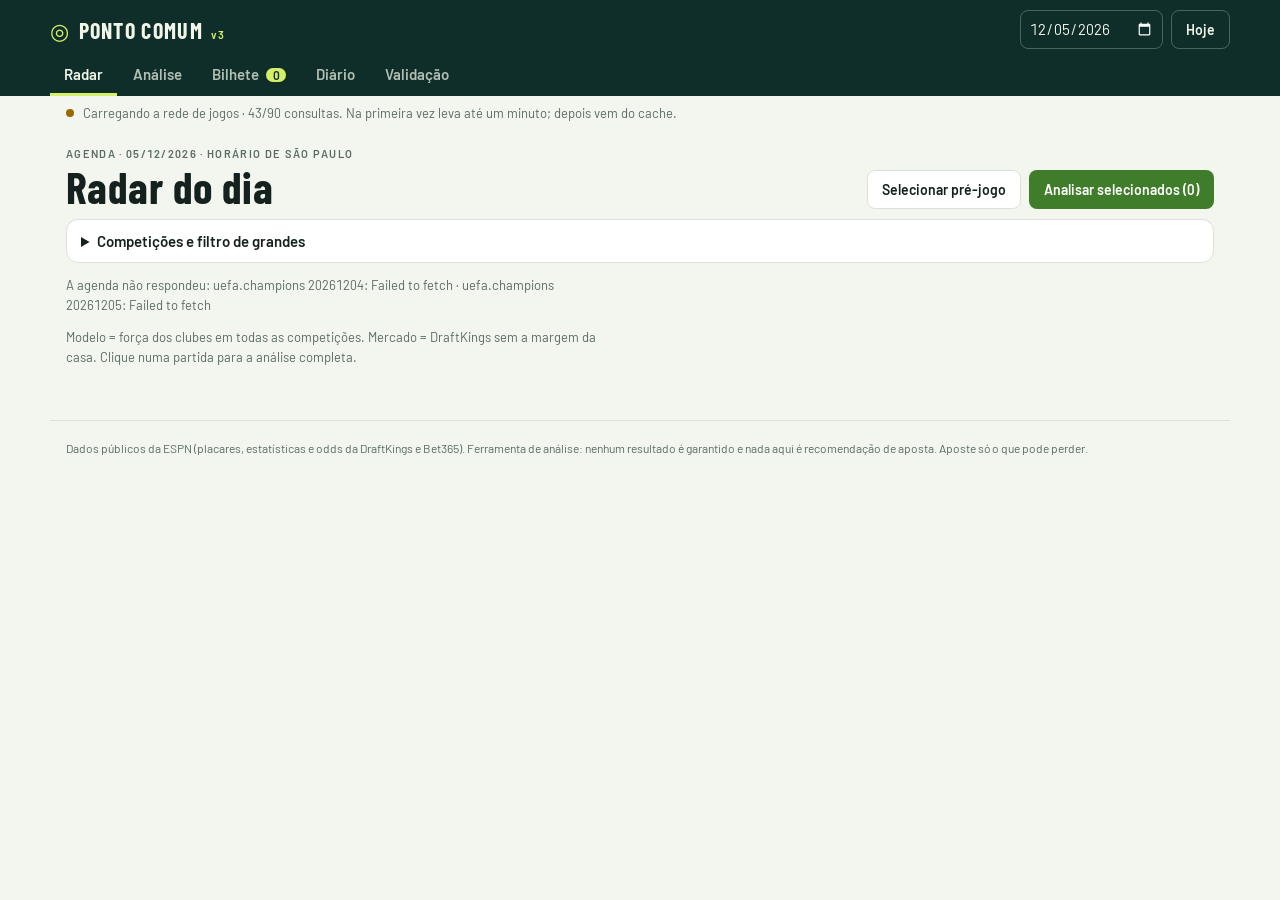
==== commit c1263b47: "Modelo de jogador com âncora por posição e normalizado aos gols esperados do time; robô guarda elenc" ====
--- a/ponto-comum-portatil.html
+++ b/ponto-comum-portatil.html
@@ -699,8 +699,10 @@
   // Quem marca primeiro (gols como processo de Poisson): mandante λh/L·(1−e^−L), visitante λa/L·(1−e^−L), sem gols e^−L.
   function primeiroGol(lh, la) { const L = lh + la, q = Math.exp(-L); return { h: lh / L * (1 - q), a: la / L * (1 - q), '-': q }; }
 
-  /* Chance de um jogador marcar (experimental, sem odd para conferir): parcela dele nos gols e nos chutes no alvo do
-   * time (temporada atual + metade da anterior), por jogo como titular, aplicada aos gols esperados do time. */
+  /* Chance de um jogador marcar (se começar jogando). Taxa de gols por jogo como titular a partir de gols e chutes no alvo
+   * (temporada atual + metade da anterior), puxada para uma âncora da posição até o jogador ter jogos suficientes (k = 5):
+   * evita que 1 gol em 2 jogos vire 50% de chance. As taxas são normalizadas para somar os gols esperados do time no jogo. */
+  const ANCORA_POSICAO = { F: 0.30, M: 0.10, D: 0.035 }, K_ANCORA = 5;
   function artilheiros(elenco, lambdaTime, { max = 4 } = {}) {
     if (!elenco || !Number.isFinite(lambdaTime)) return [];
     const junta = new Map();
@@ -711,12 +713,14 @@
       if (peso === 1) { x.lesionado = p.lesionado; x.noElenco = true; x.nome = p.nome; x.pos = p.pos; x.golsAtual = p.gols; x.jogosAtual = p.jogos; }
       junta.set(p.id, x);
     }
-    const js = [...junta.values()].filter(p => p.noElenco), G = js.reduce((s, p) => s + p.gols, 0), S = js.reduce((s, p) => s + p.noAlvo, 0);
+    const js = [...junta.values()], G = js.reduce((s, p) => s + p.gols, 0), S = js.reduce((s, p) => s + p.noAlvo, 0);
     const maxJ = l => l && l.length ? Math.max(...l.map(p => p.jogos)) : 0, jogosTime = maxJ(elenco.atual) + 0.5 * maxJ(elenco.anterior);
-    if (!jogosTime || G + S === 0) return [];
-    return js.filter(p => !p.lesionado && p.jogos - p.banco >= 2).map(p => {
-      const parcela = 0.5 * (p.gols + 0.2) / (G + 2) + 0.5 * (p.noAlvo + 0.5) / (S + 5), titular = (p.jogos - p.banco) + 0.35 * p.banco;
-      const porJogo = Math.min(0.45, parcela * jogosTime / Math.max(titular, jogosTime * 0.3)), lambda = lambdaTime * porJogo;
+    if (!jogosTime) return [];
+    const kappa = G > 0 && S > 0 ? G / S : 0.3;
+    for (const p of js) { p.titular = Math.max(0, p.jogos - p.banco) + 0.35 * p.banco; const obs = 0.5 * p.gols + 0.5 * kappa * p.noAlvo, a = ANCORA_POSICAO[p.pos] ?? 0.08; p.taxa = (obs + a * K_ANCORA) / (p.titular + K_ANCORA); }
+    const T = js.reduce((s, p) => s + p.taxa * Math.min(1, p.titular / jogosTime), 0); if (!(T > 0)) return [];
+    return js.filter(p => p.noElenco && !p.lesionado && p.jogos - p.banco >= 2).map(p => {
+      const lambda = p.taxa * lambdaTime / T;
       return { nome: p.nome, pos: p.pos, p: 1 - Math.exp(-lambda), gols: p.golsAtual || 0, jogos: p.jogosAtual || 0 };
     }).sort((a, b) => b.p - a.p).slice(0, max);
   }
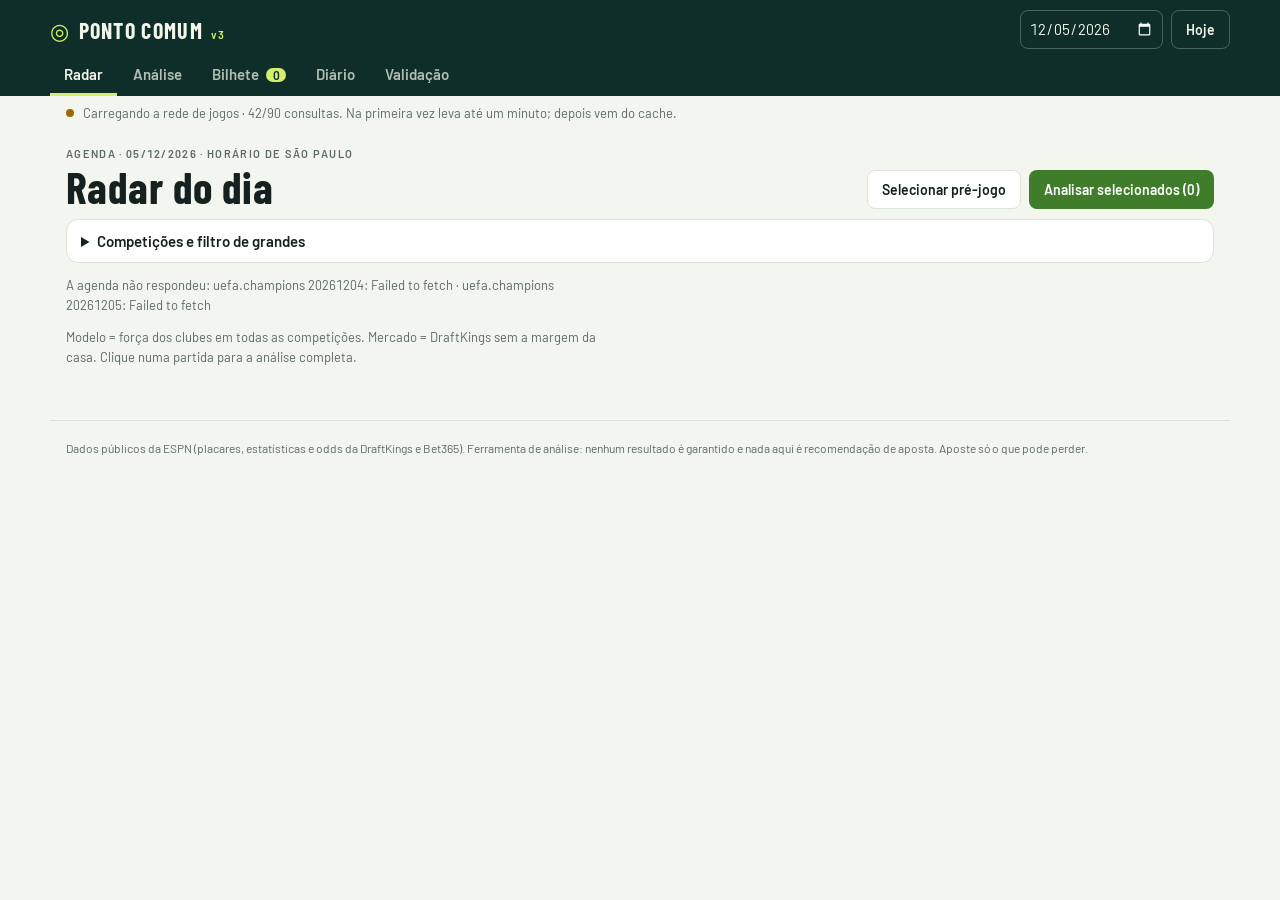
==== commit 96be688c: "Âncoras do modelo de jogador ajustadas com odds reais da Bet365 Co-Authored-By: Claude Opus 5.5 <nor" ====
--- a/ponto-comum-portatil.html
+++ b/ponto-comum-portatil.html
@@ -700,9 +700,9 @@
   function primeiroGol(lh, la) { const L = lh + la, q = Math.exp(-L); return { h: lh / L * (1 - q), a: la / L * (1 - q), '-': q }; }
 
   /* Chance de um jogador marcar (se começar jogando). Taxa de gols por jogo como titular a partir de gols e chutes no alvo
-   * (temporada atual + metade da anterior), puxada para uma âncora da posição até o jogador ter jogos suficientes (k = 5):
+   * (temporada atual + metade da anterior), puxada para uma âncora da posição até o jogador ter jogos suficientes (k = 8):
    * evita que 1 gol em 2 jogos vire 50% de chance. As taxas são normalizadas para somar os gols esperados do time no jogo. */
-  const ANCORA_POSICAO = { F: 0.30, M: 0.10, D: 0.035 }, K_ANCORA = 5;
+  const ANCORA_POSICAO = { F: 0.30, M: 0.15, D: 0.07 }, K_ANCORA = 8; // ajustado em 22/10 contra 357 odds de jogador da Bet365
   function artilheiros(elenco, lambdaTime, { max = 4 } = {}) {
     if (!elenco || !Number.isFinite(lambdaTime)) return [];
     const junta = new Map();
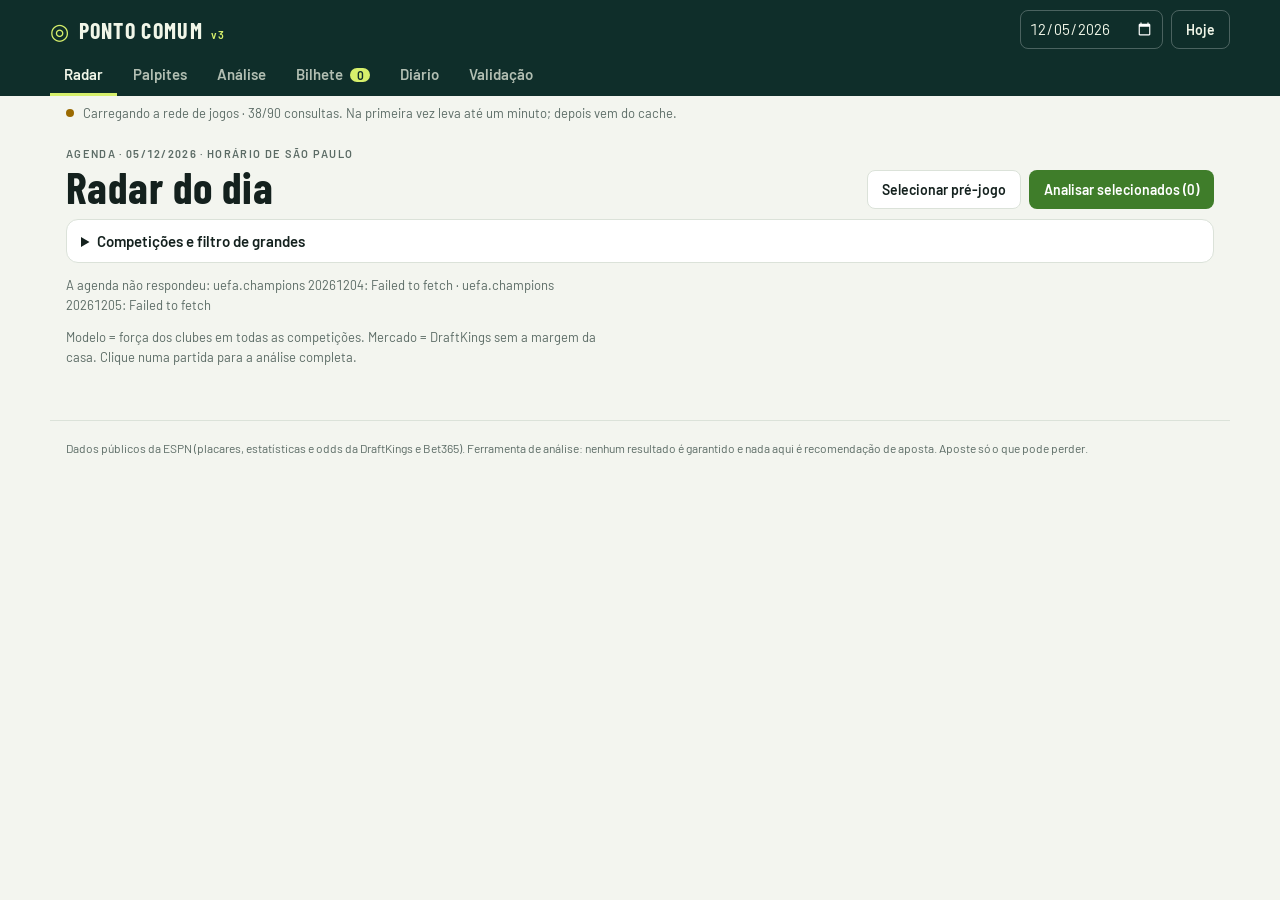
==== commit 86a6331f: "Palpites por jogo no lugar do criador de múltiplas - Aba Palpites: para cada jogo do radar, aposta p" ====
--- a/ponto-comum-portatil.html
+++ b/ponto-comum-portatil.html
@@ -4,7 +4,7 @@
   <meta charset="utf-8">
   <meta name="viewport" content="width=device-width, initial-scale=1, viewport-fit=cover">
   <title>Ponto Comum</title>
-  <meta name="description" content="Análise de futebol pré-jogo: modelo de força dos clubes, comparação com o mercado, odd sugerida, bilhetes por nível de risco e diário de apostas.">
+  <meta name="description" content="Análise de futebol pré-jogo: modelo de força dos clubes, comparação com o mercado, odd sugerida, melhores apostas por jogo e diário de apostas.">
   <link rel="icon" href="data:image/svg+xml,%3Csvg xmlns='http://www.w3.org/2000/svg' viewBox='0 0 64 64'%3E%3Crect width='64' height='64' rx='16' fill='%230f2e2a'/%3E%3Ccircle cx='32' cy='32' r='17' stroke='%23d6ef6b' stroke-width='5' fill='none'/%3E%3Ccircle cx='32' cy='32' r='5' fill='%23d6ef6b'/%3E%3C/svg%3E">
   <link rel="preconnect" href="https://fonts.googleapis.com">
   <link rel="preconnect" href="https://fonts.gstatic.com" crossorigin>
@@ -215,6 +215,24 @@
 .odd small { display: block; font-size: 10px; }
 .status .link { color: var(--tinta); }
 
+/* Palpites por jogo */
+.palpites { background: color-mix(in srgb, var(--limao) 20%, var(--papel)); border-radius: 12px; padding: 10px 14px; margin: 12px 0; }
+.palpites h3 { margin: 0 0 6px; font-size: 19px; }
+.palpites ul { list-style: none; margin: 0; padding: 0; display: grid; gap: 8px; }
+.palpites li { display: grid; grid-template-columns: 104px 1fr auto; gap: 10px; align-items: center; }
+.palpites li small { display: block; color: var(--suave); font-size: 12px; }
+.palpites .tipo { font-size: 11px; font-weight: 700; letter-spacing: .06em; text-transform: uppercase; color: var(--suave); }
+.palpites li:first-child .tipo { color: var(--acento); }
+.palpites .nada { margin: 0; font-weight: 600; color: var(--aviso); }
+.palpite-jogo { background: var(--papel); border: 1px solid var(--linha); border-radius: 14px; padding: 12px 14px; margin: 10px 0; box-shadow: var(--sombra); }
+.palpite-jogo.passado { opacity: .65; }
+.palpite-jogo header { display: flex; gap: 12px; align-items: center; }
+.palpite-jogo header > div { flex: 1; min-width: 0; }
+.palpite-jogo header small { display: block; color: var(--suave); font-size: 12px; }
+.palpite-jogo .palpites { background: none; padding: 0; margin: 8px 0 0; }
+.nota .pulso { display: inline-block; width: 8px; height: 8px; border-radius: 50%; background: var(--aviso); margin-right: 4px; animation: pulso 1.2s infinite; }
+@media (max-width: 640px) { .palpites li { grid-template-columns: 1fr auto; } .palpites .tipo { grid-column: 1 / -1; margin-bottom: -6px; } }
+
 </style>
   <script>/* js/rede.js */
 /* Ponto Comum v3 · rede.js
@@ -996,11 +1014,35 @@
     if (!ref) alertas.push({ tipo: 'mercado', texto: 'Sem cotação para esta partida: as odds sugeridas são estimadas pelo modelo com a margem típica das casas.' });
     if (ctx.resumo && ctx.resumo.escalacoes && ctx.resumo.escalacoes.some(e => e.titulares.length >= 11)) alertas.push({ tipo: 'escalacao', texto: 'Escalações confirmadas pela fonte. O modelo não as usa; o mercado já reage a elas.' });
     const iniciado = Date.parse(m.date) <= agora || m.state === 'in' || m.done;
-    return { m, iniciado, lh: pr.lh, la: pr.la, rho, frac, pred: pr, ref, linhas, destaques, jogadores, placares: placares.slice(0, 6), escanteios: esc, cartoes: car,
+    const pal = palpites({ linhas, destaques, jogadores });
+    return { m, iniciado, lh: pr.lh, la: pr.la, rho, frac, pred: pr, ref, linhas, destaques, jogadores, palpites: pal, placares: placares.slice(0, 6), escanteios: esc, cartoes: car,
       calendario: cal, forma, h2h, forca: { casa: fc || null, fora: ff || null }, resumo: ctx.resumo || null, alertas, cotacoes: cot, geradoEm: new Date(agora).toISOString() };
   }
 
-  G.PCAnalise = Object.freeze({ analisar, principais, outras, chance, TOLERANCIA });
+  /* Melhores apostas do jogo (sem múltiplas). Regras testadas em 745 jogos reais com o fechamento da DraftKings (mai–out/2026):
+   * - Principal: nos seus mercados (1X2, dupla chance, ambas marcam sim, mais/menos gols), a linha de maior chance (média de
+   *   modelo e mercado) com chance ≥ 50%, odd ≥ 1,35, até 92% e modelo e mercado a até 8 p.p. Teste: 88% dos jogos com palpite,
+   *   acerto 63,5% (previsto 60,4%), odd média 1,60, retorno +0,2%.
+   * - Odd maior: outro mercado, odd 1,70–3,20, modelo e mercado de acordo e modelo não abaixo do mercado. Teste: acerto 46,7%,
+   *   odd média 2,08, retorno −4,6%.
+   * - Fora do normal: escanteios, cartões, tempos ou gols de um time com chance bem acima do normal da competição (sem odd na fonte).
+   * - Jogador: quem tem mais chance de marcar pelo modelo entre os que têm odd, sem o modelo abaixo do preço justo da casa. */
+  const REGRA_PALPITE = Object.freeze({ oddMin: 1.35, chanceMin: 0.5, chanceMax: 0.92, alt: [1.7, 3.2], margemJogador: 1.25 });
+  const PREFERIDOS = l => ['1x2', 'dc', 'tot'].includes(l.mk.t) || (l.mk.t === 'btts' && l.mk.s === 's');
+  function palpites(a, regra = REGRA_PALPITE) {
+    const cons = l => Number.isFinite(l.pMercado) ? (l.pModelo + l.pMercado) / 2 : l.pModelo;
+    const base = a.linhas.filter(l => PREFERIDOS(l) && l.odd && l.concorda !== false && l.pModelo <= regra.chanceMax);
+    const melhor = ls => ls.reduce((b, l) => !b || cons(l) > cons(b) ? l : b, null);
+    const principal = melhor(base.filter(l => l.odd >= regra.oddMin && cons(l) >= regra.chanceMin));
+    const oddMaior = melhor(base.filter(l => l.odd >= regra.alt[0] && l.odd <= regra.alt[1] && (!Number.isFinite(l.pMercado) || l.pModelo >= l.pMercado) && (!principal || l.mk.t !== principal.mk.t)));
+    const destaque = (a.destaques || []).find(l => l.odd >= 1.3) || null;
+    const js = [...((a.jogadores && a.jogadores.casa) || []), ...((a.jogadores && a.jogadores.fora) || [])].filter(j => j.p && j.odd);
+    const jogador = js.filter(j => j.p >= 1 / j.odd / regra.margemJogador).sort((x, y) => y.p - x.p)[0] || null;
+    return { principal, oddMaior, destaque, jogador, semMercado: !!principal && !Number.isFinite(principal.pMercado), chance: cons,
+      nada: principal ? null : 'Nada bom: nenhuma linha dos seus mercados com chance de 50% ou mais, odd de pelo menos 1,35 e modelo e mercado de acordo.' };
+  }
+
+  G.PCAnalise = Object.freeze({ analisar, principais, outras, chance, palpites, REGRA_PALPITE, TOLERANCIA });
 })(typeof globalThis !== 'undefined' ? globalThis : window);
 
 </script>
@@ -1009,7 +1051,7 @@
  * Você escolhe as linhas; o bilhete já traz a odd sugerida de cada uma (editável) e calcula a chance conjunta
  * pelo modelo e pelo mercado, a odd combinada e o valor esperado.
  * Mesmo jogo: chance pela interseção dos placares; a odd do bloco é estimada como a de um "criar aposta".
- * Sugestões automáticas em quatro níveis: segura, média, arriscada e bingo.
+ * Serve para registrar o que você apostou de fato (simples ou múltipla). Os palpites por jogo ficam na análise e na aba Palpites.
  */
 (function (G) {
   'use strict';
@@ -1068,56 +1110,7 @@
       ev: oddT && pM ? pM * oddT - 1 : null, evMercado: oddT && pK ? pK * oddT - 1 : null, blocos, avisos };
   }
 
-  /* Sugestões. Filtro "meio-termo" por perna: chance do modelo ≥ mínimo do nível; se há mercado, modelo e mercado
-   * a até 8 p.p. e mercado ≥ mínimo − 5 p.p.; os dois times com ≥ 12 jogos na rede; uma perna por jogo; só pré-jogo. */
-  const NIVEIS = Object.freeze([
-    { id: 'segura', nome: 'Segura', minP: 0.60, pernas: [2, 4], odd: [2.4, 4.5] },
-    { id: 'media', nome: 'Média', minP: 0.48, pernas: [3, 6], odd: [9, 12] },
-    { id: 'arriscada', nome: 'Arriscada', minP: 0.38, pernas: [4, 8], odd: [15, 50] },
-    { id: 'bingo', nome: 'Bingo', minP: 0.25, pernas: [5, 12], odd: [100, 1500] }
-  ]);
-  const PREF_PADRAO = Object.freeze({ '1x2': true, dc: true, btts_s: true, btts_n: false, tot: true, tm: false, ah: false, tempos: false, esc: false, car: false });
-  function permitido(l, pref) {
-    const t = l.mk.t; if (t === 'btts') return l.mk.s === 's' ? pref.btts_s : pref.btts_n;
-    if (['t1', 't2', 'tmg', 'pg'].includes(t)) return !!pref.tempos;
-    if (t === 'escT') return !!pref.esc; if (t === 'carT') return !!pref.car;
-    return !!pref[t];
-  }
-  const consenso = l => Number.isFinite(l.pMercado) ? (l.pModelo + l.pMercado) / 2 : l.pModelo;
-  function sugerir(analises, pref = PREF_PADRAO) {
-    const porJogo = [];
-    for (const a of analises) {
-      if (a.iniciado || !a.pred || !a.pred.casa.conhecido || !a.pred.fora.conhecido || a.pred.casa.n < 12 || a.pred.fora.n < 12) continue;
-      const cand = a.linhas.filter(l => l.odd && permitido(l, pref) && l.pModelo <= 0.92 && (l.pMercado === null || (Math.abs(l.pModelo - l.pMercado) <= 0.08)));
-      if (cand.length) porJogo.push({ a, cand });
-    }
-    return NIVEIS.map(nv => {
-      // Programação dinâmica: para cada número de pernas e faixa de odd (em escala log), guarda a combinação de maior
-      // chance (média de modelo e mercado). Uma perna por jogo. Para a mesma odd, menos pernas costuma dar mais chance,
-      // porque a margem da casa se acumula a cada perna.
-      const grupos = porJogo.map(g => ({ a: g.a, ls: g.cand.filter(l => l.pModelo >= nv.minP && (l.pMercado === null || l.pMercado >= nv.minP - 0.05)) })).filter(g => g.ls.length);
-      let estados = new Map([['0|0', { p: 1, odd: 1, k: 0, pernas: [] }]]);
-      for (const g of grupos) {
-        const novos = new Map(estados);
-        for (const st of estados.values()) {
-          if (st.k >= nv.pernas[1]) continue;
-          for (const l of g.ls) {
-            const odd = st.odd * l.odd; if (odd > nv.odd[1] * 1.0001) continue;
-            const p = st.p * consenso(l), k = st.k + 1, chave = k + '|' + Math.round(Math.log(odd) * 60), v = novos.get(chave);
-            if (!v || p > v.p) novos.set(chave, { p, odd, k, pernas: st.pernas.concat([{ a: g.a, l }]) });
-          }
-        }
-        estados = novos;
-      }
-      let melhor = null;
-      for (const st of estados.values()) if (st.k >= nv.pernas[0] && st.odd >= nv.odd[0] && st.odd <= nv.odd[1] * 1.0001 && (!melhor || st.p > melhor.p)) melhor = st;
-      if (!melhor) return { nivel: nv, disponivel: false, motivo: grupos.length < nv.pernas[0] ? 'Poucos jogos analisados passam no filtro deste nível (' + grupos.length + '; precisa de ' + nv.pernas[0] + ').' : 'Nenhuma combinação dos jogos analisados chega à faixa de odd ' + String(nv.odd[0]).replace('.', ',') + '–' + String(nv.odd[1]).replace('.', ',') + ' com o filtro deste nível.' };
-      const ps = melhor.pernas.map(x => deLinha(x.a, x.l, nv.id)), pMer = ps.every(p => Number.isFinite(p.pMercado)) ? produto(ps.map(p => p.pMercado)) : null, pMod = produto(ps.map(p => p.pModelo));
-      return { nivel: nv, disponivel: true, pernas: ps, odd: melhor.odd, pModelo: pMod, pMercado: pMer, ev: pMod * melhor.odd - 1, evMercado: pMer ? pMer * melhor.odd - 1 : null, estimadas: ps.filter(p => p.oddTipo !== 'cotada').length };
-    });
-  }
-
-  G.PCBilhete = Object.freeze({ lista, adicionar, remover, limpar, definirOdd, substituir, avaliar, sugerir, NIVEIS, PREF_PADRAO, oddDe, deLinha });
+  G.PCBilhete = Object.freeze({ lista, adicionar, remover, limpar, definirOdd, substituir, avaliar, oddDe, deLinha });
 })(typeof globalThis !== 'undefined' ? globalThis : window);
 
 </script>
@@ -1314,15 +1307,28 @@
   ];
   function simularRegras(linhas, momento) {
     return REGRAS.map(rg => { let n = 0, lucro = 0, acertos = 0, somaOdd = 0;
-      for (const r of linhas) for (const c of r.cands[momento] || []) if (rg.f(c.pm, c.pk, c.odd)) { n++; somaOdd += c.odd; if (c.y) { acertos++; lucro += c.odd - 1; } else lucro -= 1; }
+      for (const r of linhas) for (const c of (r.cands[momento] || []).filter(c => c.t !== 'dc')) if (rg.f(c.pm, c.pk, c.odd)) { n++; somaOdd += c.odd; if (c.y) { acertos++; lucro += c.odd - 1; } else lucro -= 1; }
       return { id: rg.id, nome: rg.nome, n, acertos, oddMedia: n ? +(somaOdd / n).toFixed(2) : null, roi: n ? +(lucro / n).toFixed(3) : null }; });
+  }
+  /* A regra dos palpites por jogo (a mesma de PCAnalise.palpites), com as odds reais daquele momento. Ambas marcam fica de
+   * fora porque a fonte não guarda odds dela. */
+  function avaliarPalpites(linhas, momento = 'fechamento') {
+    const R0 = G.PCAnalise ? G.PCAnalise.REGRA_PALPITE : { oddMin: 1.35, chanceMin: 0.5, chanceMax: 0.92, alt: [1.7, 3.2] }, cons = c => (c.pm + c.pk) / 2;
+    const out = { jogos: 0, principal: { n: 0, acertos: 0, previsto: 0, somaOdd: 0, lucro: 0 }, oddMaior: { n: 0, acertos: 0, previsto: 0, somaOdd: 0, lucro: 0 } };
+    const soma = (x, c) => { x.n++; x.acertos += c.y; x.previsto += cons(c); x.somaOdd += c.odd; x.lucro += c.y ? c.odd - 1 : -1; };
+    for (const r of linhas) { const cs = (r.cands[momento] || []).filter(c => Math.abs(c.pm - c.pk) <= 0.08 && c.pm <= R0.chanceMax); if (!cs.length) continue; out.jogos++;
+      const melhor = ls => ls.reduce((b, c) => !b || cons(c) > cons(b) ? c : b, null);
+      const p = melhor(cs.filter(c => c.odd >= R0.oddMin && cons(c) >= R0.chanceMin)); if (p) soma(out.principal, p);
+      const o = melhor(cs.filter(c => c.odd >= R0.alt[0] && c.odd <= R0.alt[1] && c.pm >= c.pk && (!p || c.t !== p.t))); if (o) soma(out.oddMaior, o); }
+    for (const k of ['principal', 'oddMaior']) { const x = out[k]; x.taxa = x.n ? x.acertos / x.n : null; x.previsto = x.n ? x.previsto / x.n : null; x.oddMedia = x.n ? +(x.somaOdd / x.n).toFixed(2) : null; x.retorno = x.n ? +(x.lucro / x.n).toFixed(3) : null; delete x.somaOdd; }
+    return out;
   }
   /* O filtro das sugestões (modelo e mercado a até 8 p.p., ambos acima do mínimo, times com ≥ 12 jogos) contra o resultado:
    * a chance de consenso das linhas que passam acontece de fato? E quanto renderiam a odd de fechamento? */
   function avaliarFiltro(linhas) {
     const faixas = [[0.25, 0.38, 'Bingo'], [0.38, 0.48, 'Arriscada'], [0.48, 0.60, 'Média'], [0.60, 0.92, 'Segura']];
     return faixas.map(([de, ate, nome]) => { let n = 0, prev = 0, ac = 0, lucro = 0, rej = 0, recAc = 0;
-      for (const r of linhas) { if (!r.x.conhecidos) continue; for (const c of r.cands.fechamento || []) { const cons = (c.pm + c.pk) / 2; if (cons < de || cons >= ate) continue;
+      for (const r of linhas) { if (!r.x.conhecidos) continue; for (const c of (r.cands.fechamento || []).filter(c => c.t !== 'dc')) { const cons = (c.pm + c.pk) / 2; if (cons < de || cons >= ate) continue;
         if (Math.abs(c.pm - c.pk) > 0.08 || c.pm > 0.92 || c.pk < de - 0.05) { rej++; recAc += c.y; continue; }
         n++; prev += cons; ac += c.y; lucro += c.y ? c.odd - 1 : -1; } }
       return { nivel: nome, de, ate, n, previsto: n ? prev / n : null, aconteceu: n ? ac / n : null, roi: n ? +(lucro / n).toFixed(3) : null, rejeitadas: rej, aconteceuRejeitadas: rej ? recAc / rej : null }; });
@@ -1338,6 +1344,8 @@
       for (const [w, b] of [['abertura', o.abertura], ['fechamento', f]]) {
         if (!b || !b.h || !b.d || !b.a) continue; const q = G.PCMercado.semMargem([b.h, b.d, b.a]).p, l = [];
         [b.h, b.d, b.a].forEach((odd, k) => l.push({ pm: pm3[k], pk: q[k], odd, y: x.y.r === k ? 1 : 0, t: '1x2' }));
+        // Dupla chance com odd sintética das duas odds de 1X2 (mesma margem): só para a regra dos palpites.
+        for (const [i, j] of [[0, 1], [2, 1], [0, 2]]) l.push({ pm: pm3[i] + pm3[j], pk: q[i] + q[j], odd: 1 / (1 / [b.h, b.d, b.a][i] + 1 / [b.h, b.d, b.a][j]), y: x.y.r === i || x.y.r === j ? 1 : 0, t: 'dc' });
         if (b.over && b.under && G.PCMercado.meia(b.linha)) { const qt = G.PCMercado.semMargem([b.over, b.under]).p; let po = 0; for (let i = 0; i < p.M.length; i++) for (let j = 0; j < p.M.length; j++) if (i + j > b.linha) po += p.M[i][j];
           l.push({ pm: po, pk: qt[0], odd: b.over, y: x.y.tg > b.linha ? 1 : 0, t: 'tot' }, { pm: 1 - po, pk: qt[1], odd: b.under, y: x.y.tg < b.linha ? 1 : 0, t: 'tot' }); }
         cands[w] = l;
@@ -1352,7 +1360,7 @@
     const curva = pesos.map(w => ll(A, mix(w))), w = pesos[curva.indexOf(Math.min(...curva))], comAb = linhas.filter(r => r.qa);
     return { n: linhas.length, logLoss: { modelo: +ll(linhas, r => r.p).toFixed(4), mercado: +ll(linhas, r => r.q).toFixed(4), aberturaMercado: comAb.length ? +ll(comAb, r => r.qa).toFixed(4) : null }, pesoModeloNaMistura: w,
       segundaMetade: { modelo: +ll(B, r => r.p).toFixed(4), mercado: +ll(B, r => r.q).toFixed(4), mistura: +ll(B, mix(w)).toFixed(4) },
-      regras: { abertura: simularRegras(linhas, 'abertura'), fechamento: simularRegras(linhas, 'fechamento') }, filtroSugestoes: avaliarFiltro(linhas),
+      regras: { abertura: simularRegras(linhas, 'abertura'), fechamento: simularRegras(linhas, 'fechamento') }, filtroSugestoes: avaliarFiltro(linhas), palpites: { fechamento: avaliarPalpites(linhas, 'fechamento'), abertura: avaliarPalpites(linhas, 'abertura') },
       calibracaoMercado: confiabilidade(linhas.flatMap(r => r.q.map((v, k) => [v, r.x.y.r === k ? 1 : 0]))) };
   }
 
@@ -1398,7 +1406,7 @@
     cansaco: 'Times com menos de 3,6 dias de descanso não marcaram menos nem sofreram mais, em média, depois de controlar a força (efeito estimado +1,6% e −1,1%). Incluir o efeito não melhorou a previsão.'
   };
 
-  G.PCValidacao = Object.freeze({ walkForward, metricas, metricasTempo, confiabilidade, contraMercado, simularRegras, avaliarFiltro, REGRAS, rodar, RELATORIO_BASE });
+  G.PCValidacao = Object.freeze({ walkForward, metricas, metricasTempo, confiabilidade, contraMercado, simularRegras, avaliarFiltro, avaliarPalpites, REGRAS, rodar, RELATORIO_BASE });
 })(typeof globalThis !== 'undefined' ? globalThis : window);
 
 </script>
@@ -1420,17 +1428,18 @@
   const hojeSP = () => R.dataSP(new Date().toISOString());
   const pausa = () => new Promise(r => setTimeout(r, 0));
   const CHAVE_PREF = 'pc3-preferencias';
-  const NIVEL_NOME = { segura: 'Segura', media: 'Média', arriscada: 'Arriscada', bingo: 'Bingo', manual: 'Montado por você' };
+  const NIVEL_NOME = { simples: 'Simples', multipla: 'Múltipla', segura: 'Segura (antigo)', media: 'Média (antigo)', arriscada: 'Arriscada (antigo)', bingo: 'Bingo (antigo)', manual: 'Montado por você' };
+  const TIPO_PALPITE = { principal: 'Principal', oddMaior: 'Odd maior', destaque: 'Fora do normal', jogador: 'Jogador marca' };
 
   const S = {
     jogos: [], porId: new Map(), porTime: new Map(), F: null, Fe: null, Fc: null, forca: null, dia: hojeSP(), agenda: [], falhasAgenda: [],
     comps: new Set(R.COMPS.filter(c => c.radar).map(c => c.id)), todos: false, grandes: new Map(), idsGrandes: new Set(), sel: new Set(), analises: new Map(), elencos: new Map(), aba: 'radar',
     rede: { status: 'parado', progresso: null, relatorio: [], carregadaEm: null, ajustadaEm: null, erro: null },
-    pref: Object.assign({}, B.PREF_PADRAO), familia: {}, validacao: null, valPublicada: null, revisao: null, rodando: false, foco: null
+    familia: {}, palpitesDia: null, validacao: null, valPublicada: null, revisao: null, rodando: false, foco: null
   };
 
-  function lerPref() { try { const p = JSON.parse(localStorage.getItem(CHAVE_PREF) || '{}'); if (Array.isArray(p.comps) && p.comps.length) S.comps = new Set(p.comps.filter(c => R.COMP_MAP[c] && (R.COMP_MAP[c].radar || R.COMP_MAP[c].opcional))); if (p.pref) Object.assign(S.pref, p.pref); S.todos = !!p.todos; } catch { /* preferências padrão */ } }
-  function gravarPref() { try { localStorage.setItem(CHAVE_PREF, JSON.stringify({ comps: [...S.comps], pref: S.pref, todos: S.todos })); } catch { /* sem armazenamento local */ } }
+  function lerPref() { try { const p = JSON.parse(localStorage.getItem(CHAVE_PREF) || '{}'); if (Array.isArray(p.comps) && p.comps.length) S.comps = new Set(p.comps.filter(c => R.COMP_MAP[c] && (R.COMP_MAP[c].radar || R.COMP_MAP[c].opcional))); S.todos = !!p.todos; } catch { /* preferências padrão */ } }
+  function gravarPref() { try { localStorage.setItem(CHAVE_PREF, JSON.stringify({ comps: [...S.comps], todos: S.todos })); } catch { /* sem armazenamento local */ } }
   let toastT; function toast(t) { const el = $('#toast'); el.textContent = t; el.hidden = false; clearTimeout(toastT); toastT = setTimeout(() => { el.hidden = true; }, 4200); }
   async function copiar(texto) {
     try { await navigator.clipboard.writeText(texto); return true; } catch { /* sem permissão: usa o método antigo */ }
@@ -1462,13 +1471,13 @@
       S.rede.status = 'pronto'; S.rede.ajustadaEm = new Date().toISOString();
       for (const [id, a] of S.analises) S.analises.set(id, A.analisar(S.porId.get(id) || a.m, ctxAnalise(a.m, a.cotacoes, a.resumo)));
     } catch (e) { S.rede.status = 'erro'; S.rede.erro = e.message || String(e); }
-    renderStatus(); render();
+    renderStatus(); render(); if (S.aba === 'palpites') carregarPalpites();
   }
   async function carregarAgenda() {
     const msg = $('#radar-msg'); if (msg) msg.textContent = 'Buscando a agenda de ' + S.dia.split('-').reverse().join('/') + '…';
     try { const r = await R.carregarDia(S.dia, [...S.comps]); S.agenda = r.jogos; S.falhasAgenda = r.falhas; if (S.jogos.length) mesclar(r.jogos); }
     catch (e) { S.agenda = []; S.falhasAgenda = [e.message || String(e)]; }
-    renderRadar();
+    renderRadar(); if (S.aba === 'palpites') carregarPalpites();
   }
   const ctxAnalise = (m, cotacoes, resumo) => ({ F: S.F, Fe: S.Fe, Fc: S.Fc, porTime: S.porTime, forca: S.forca, cotacoes, resumo, elencos: S.elencos.get(m.id) || {} });
   function juntarCotacoes(a, b) { const visto = new Set(a.map(q => q.casa + '|' + K.chave(q.mk))); return a.concat(b.filter(q => !visto.has(q.casa + '|' + K.chave(q.mk)))); }
@@ -1479,10 +1488,7 @@
     const ler = id => R.carregarElenco(ligaDoTime(id, m.comp), id).catch(() => null), [casa, fora] = await Promise.all([ler(m.h), ler(m.a)]), e = { casa, fora };
     S.elencos.set(m.id, e); return e;
   }
-  async function analisar(ids) {
-    if (!S.F) { toast('O modelo ainda está sendo ajustado. A análise começa quando a rede terminar de carregar.'); return; }
-    const lista = ids.map(id => S.porId.get(id) || S.agenda.find(m => m.id === id)).filter(Boolean); if (!lista.length) return;
-    navegar('analise'); const el = $('#analise'); el.innerHTML = '<p class="carregando">Analisando ' + lista.length + ' partida(s): odds, elencos e contexto…</p>';
+  async function analisarLista(lista) {
     let capturadas = 0;
     await R.pool(lista.map(m => async () => {
       let resumo = null, cot = K.doPlacar(m);
@@ -1491,14 +1497,21 @@
       const a = A.analisar(m, ctxAnalise(m, cot, resumo)); S.analises.set(m.id, a);
       if (!a.iniciado) { const n = await D.capturar(a).catch(() => 0); capturadas += n; }
     }), 3);
+    return capturadas;
+  }
+  async function analisar(ids) {
+    if (!S.F) { toast('O modelo ainda está sendo ajustado. A análise começa quando a rede terminar de carregar.'); return; }
+    const lista = ids.map(id => S.porId.get(id) || S.agenda.find(m => m.id === id)).filter(Boolean); if (!lista.length) return;
+    navegar('analise'); const el = $('#analise'); el.innerHTML = '<p class="carregando">Analisando ' + lista.length + ' partida(s): odds, elencos e contexto…</p>';
+    const capturadas = await analisarLista(lista);
     S.foco = lista[0].id; render();
     if (capturadas) toast(capturadas + ' previsões registradas no diário antes do jogo.');
   }
 
   /* ---------- Navegação ---------- */
-  const ABAS = ['radar', 'analise', 'bilhete', 'diario', 'validacao'];
-  function navegar(aba) { if (!ABAS.includes(aba)) aba = 'radar'; S.aba = aba; $$('.vista').forEach(v => { v.hidden = v.id !== aba; }); $$('[data-aba]').forEach(a => a.classList.toggle('ativa', a.dataset.aba === aba)); if (location.hash.slice(1) !== aba) history.replaceState(null, '', '#' + aba); render(); }
-  function render() { renderStatus(); $('#n-bilhete').textContent = B.lista().length; if (S.aba === 'radar') renderRadar(); else if (S.aba === 'analise') renderAnalise(); else if (S.aba === 'bilhete') renderBilhete(); else if (S.aba === 'diario') renderDiario(); else renderValidacao(); }
+  const ABAS = ['radar', 'palpites', 'analise', 'bilhete', 'diario', 'validacao'];
+  function navegar(aba) { if (!ABAS.includes(aba)) aba = 'radar'; S.aba = aba; if (aba === 'palpites') setTimeout(carregarPalpites, 0); $$('.vista').forEach(v => { v.hidden = v.id !== aba; }); $$('[data-aba]').forEach(a => a.classList.toggle('ativa', a.dataset.aba === aba)); if (location.hash.slice(1) !== aba) history.replaceState(null, '', '#' + aba); render(); }
+  function render() { renderStatus(); $('#n-bilhete').textContent = B.lista().length; if (S.aba === 'radar') renderRadar(); else if (S.aba === 'palpites') renderPalpites(); else if (S.aba === 'analise') renderAnalise(); else if (S.aba === 'bilhete') renderBilhete(); else if (S.aba === 'diario') renderDiario(); else renderValidacao(); }
 
   function renderStatus() {
     const r = S.rede, el = $('#status-rede'); let t = '';
@@ -1583,6 +1596,19 @@
     const lado = (lista, nome) => '<div><h4>' + esc(nome) + '</h4>' + (lista.length ? '<ul class="lista">' + lista.map(linha).join('') + '</ul>' : '<p class="nota">Elenco indisponível na fonte.</p>') + '</div>';
     return '<details class="contexto"><summary>Quem pode marcar' + (temOdd ? ' <small>com odds da ' + esc(temOdd) + '</small>' : ' <small>(sem odds de jogador para este jogo)</small>') + '</summary><div class="dois">' + lado(a.jogadores.casa, a.m.hn) + lado(a.jogadores.fora, a.m.an) + '</div><p class="nota">Modelo: parcela do jogador nos gols e chutes no alvo do time (temporada atual + metade da anterior), por jogo como titular, aplicada aos gols esperados do time; supõe que ele começa jogando. A odd é a de marcar a qualquer momento; a chance implícita nela inclui a margem da casa, que nesse mercado é alta. O robô está registrando essas odds e quem marcou para validar o modelo de jogador.</p></details>';
   }
+  /* ---------- Melhores apostas do jogo ---------- */
+  function linhaPalpite(a, tipo, x) {
+    const m = a.m, P = a.palpites;
+    if (tipo === 'jogador') return '<li><span class="tipo">' + TIPO_PALPITE[tipo] + '</span><span><b>' + esc(x.nome) + ' marca</b> <small>modelo ' + pct(x.p) + ' · odd ' + num(x.odd) + ' ' + esc(a.jogadores.casaOdds || '') + '</small></span></li>';
+    const ch = P.chance(x), naB = B.lista().some(p => p.id === m.id + '|' + x.chave);
+    return '<li><span class="tipo">' + TIPO_PALPITE[tipo] + '</span><span><b>' + esc(x.rotulo) + '</b> · <b>odd ' + num(x.odd) + '</b> <small>' + (x.oddTipo === 'cotada' ? tipoOdd(x) : 'odd estimada') + ' · chance ' + pct(ch) + ' (modelo ' + pct(x.pModelo) + (Number.isFinite(x.pMercado) ? ', mercado ' + pct(x.pMercado) : ', sem mercado') + ')' + (tipo === 'destaque' && x.pTipico !== null ? ' · normal da competição ' + pct(x.pTipico) : '') + '</small></span><button class="add' + (naB ? ' ja' : '') + '" data-add="' + m.id + '|' + esc(x.chave) + '" title="Adicionar ao bilhete">' + (naB ? '✓' : '+') + '</button></li>';
+  }
+  function blocoPalpites(a) {
+    const P = a.palpites; if (!P) return '';
+    const itens = ['principal', 'oddMaior', 'destaque', 'jogador'].filter(k => P[k]).map(k => linhaPalpite(a, k, P[k])).join('');
+    return '<div class="palpites"><h3>Melhores apostas deste jogo</h3>' + (P.nada ? '<p class="nada">' + esc(P.nada) + '</p>' : '') + (itens ? '<ul>' + itens + '</ul>' : '') + '</div>';
+  }
+
   function cartaoAnalise(a) {
     const m = a.m, fam = S.familia[m.id] || 'times', principais = a.linhas.filter(l => l.principal && !(l.mk.t === 'tot' && trivial(l, 0.92)));
     const grupo = OUTRAS.find(x => x[0] === fam) || OUTRAS[0], outras = a.linhas.filter(l => !l.principal && grupo[2](l) && !trivial(l, 0.85));
@@ -1590,7 +1616,7 @@
     const abas = OUTRAS.map(([id, nome]) => '<button class="fam' + (fam === id ? ' ativa' : '') + '" data-fam="' + m.id + '|' + id + '">' + nome + '</button>').join('');
     const res = a.resumo || {}, escal = (res.escalacoes || []).filter(e => e.titulares.length >= 11), desf = res.desfalques || [];
     const h2h = a.h2h.map(j => '<li>' + dia(j.date) + ' · ' + esc(j.hn) + ' <b>' + (j.hg ?? j.fh) + '–' + (j.ag ?? j.fa) + '</b> ' + esc(j.an) + ' <small>' + esc(nomeComp(j.comp)) + '</small></li>').join('');
-    const dest = a.destaques.length ? '<div class="destaques"><h3>Fora do normal</h3><ul>' + a.destaques.map(l => '<li><span><b>' + esc(l.rotulo) + '</b> ' + pct(l.pModelo) + ' <small>normal da competição: ' + pct(l.pTipico) + ' · odd ' + num(l.odd) + ' (' + tipoOdd(l) + ')</small></span><button class="add' + (B.lista().some(p => p.id === m.id + '|' + l.chave) ? ' ja' : '') + '" data-add="' + m.id + '|' + esc(l.chave) + '">+</button></li>').join('') + '</ul></div>' : '';
+    const dest = blocoPalpites(a);
     return '<article class="cartao" id="a-' + m.id + '"><header><div class="topo-cartao"><p class="sobre">' + esc(nomeComp(m.comp)) + ' · ' + diaHora(m.date) + (res.estadio ? ' · ' + esc(res.estadio) : '') + (res.arbitro ? ' · árbitro ' + esc(res.arbitro) : '') + '</p><div class="exportar"><button class="link" data-copiar="' + m.id + '">Copiar</button><button class="link" data-baixar="' + m.id + '">Baixar</button></div></div>'
       + '<h2>' + esc(m.hn) + ' <span>×</span> ' + esc(m.an) + '</h2>' + (a.iniciado ? '<p class="aviso">Partida já iniciada ou encerrada: sem registro pré-jogo.' + (m.done ? ' Placar: ' + m.fh + '–' + m.fa + '.' : '') + '</p>' : '') + '</header>'
       + '<div class="resumo"><div><span class="sobre">Modelo · 1 X 2</span>' + barra3(mod) + '<b>' + mod.map(v => pct(v)).join(' · ') + '</b></div><div><span class="sobre">Mercado · 1 X 2</span>' + (ref ? barra3(ref, 'mercado') + '<b>' + ref.map(v => pct(v)).join(' · ') + '</b>' : '<b>sem odd</b>') + '</div>'
@@ -1623,7 +1649,7 @@
       modelo: { golsEsperados: [p2(a.lh), p2(a.la)], x12: ['h', 'd', 'a'].map(s => p2((a.linhas.find(l => l.chave === '1x2:' + s) || {}).pModelo)) },
       mercado: a.ref ? { fonte: a.ref.fonte, golsEsperados: [p2(a.ref.lh), p2(a.ref.la)], x12: a.ref.x12 ? a.ref.x12.p.map(p2) : null } : null,
       linhas: a.linhas.map(l => ({ linha: l.rotulo, principal: l.principal, modelo: p2(l.pModelo), faixa90: l.faixa ? l.faixa.map(p2) : null, mercado: p2(l.pMercado), normalDaCompeticao: p2(l.pTipico), oddSugerida: l.odd, tipoOdd: l.oddTipo, casas: l.oddCasas, oddJusta: p2(l.justa), valorModelo: p2(l.ev) })),
-      foraDoNormal: a.destaques.map(l => l.rotulo), quemPodeMarcar: { casa: a.jogadores.casa.map(j => ({ nome: j.nome, chance: p2(j.p), odd: j.odd })), fora: a.jogadores.fora.map(j => ({ nome: j.nome, chance: p2(j.p), odd: j.odd })), casaDasOdds: a.jogadores.casaOdds },
+      foraDoNormal: a.destaques.map(l => l.rotulo), melhoresApostas: a.palpites ? { nada: a.palpites.nada, principal: a.palpites.principal && { linha: a.palpites.principal.rotulo, odd: a.palpites.principal.odd, chance: p2(a.palpites.chance(a.palpites.principal)) }, oddMaior: a.palpites.oddMaior && { linha: a.palpites.oddMaior.rotulo, odd: a.palpites.oddMaior.odd, chance: p2(a.palpites.chance(a.palpites.oddMaior)) }, foraDoNormal: a.palpites.destaque && { linha: a.palpites.destaque.rotulo, odd: a.palpites.destaque.odd }, jogador: a.palpites.jogador && { nome: a.palpites.jogador.nome, odd: a.palpites.jogador.odd, chance: p2(a.palpites.jogador.p) } } : null, quemPodeMarcar: { casa: a.jogadores.casa.map(j => ({ nome: j.nome, chance: p2(j.p), odd: j.odd })), fora: a.jogadores.fora.map(j => ({ nome: j.nome, chance: p2(j.p), odd: j.odd })), casaDasOdds: a.jogadores.casaOdds },
       placaresMaisProvaveis: a.placares.map(p => ({ placar: p[0] + '-' + p[1], chance: p2(p[2]) })), alertas: a.alertas.map(x => x.texto), geradoEm: a.geradoEm, versao: 'Ponto Comum v3' };
   }
   function textoAnalise(a) {
@@ -1633,6 +1659,7 @@
     out.push('Gols esperados: ' + num(a.lh) + ' × ' + num(a.la) + (a.ref ? ' (mercado ' + num(a.ref.lh) + ' × ' + num(a.ref.la) + ')' : ''));
     out.push('', 'Linha · modelo · mercado · odd sugerida');
     for (const l of a.linhas.filter(l => l.principal && !(l.mk.t === 'tot' && trivial(l, 0.92)))) out.push('• ' + l.rotulo + ': ' + pct(l.pModelo) + ' · ' + pct(l.pMercado) + ' · ' + num(l.odd) + (l.oddTipo !== 'cotada' ? ' (estimada)' : '') + (l.concorda === false ? ' ⚠ diverge' : ''));
+    const P = a.palpites; if (P) { out.push('', 'Melhores apostas:'); if (P.nada) out.push('• ' + P.nada); for (const k of ['principal', 'oddMaior', 'destaque']) if (P[k]) out.push('• ' + TIPO_PALPITE[k] + ': ' + P[k].rotulo + ' a ' + num(P[k].odd) + ' (chance ' + pct(P.chance(P[k])) + ')'); if (P.jogador) out.push('• Jogador: ' + P.jogador.nome + ' marca a ' + num(P.jogador.odd) + ' (modelo ' + pct(P.jogador.p) + ')'); }
     const f = fortes(a); out.push('', f.length ? 'Nos seus mercados (55–88%): ' + f.map(l => l.rotulo + ' ' + pct(l.pModelo) + ' a ' + num(l.odd)).join('; ') : 'Nada bom neste jogo pelos critérios do hub.');
     const jg = [...a.jogadores.casa, ...a.jogadores.fora].filter(j => j.p).sort((x, y) => y.p - x.p).slice(0, 4);
     if (jg.length) out.push('Quem pode marcar: ' + jg.map(j => j.nome + ' ' + pct(j.p) + (j.odd ? ' (odd ' + num(j.odd) + ')' : '')).join('; '));
@@ -1642,27 +1669,46 @@
     return out.join('\n');
   }
 
+  /* ---------- Palpites do dia ---------- */
+  const doDiaParaPalpites = () => S.agenda.filter(m => S.comps.has(m.comp) && filtraGrandes(m) && !m.void);
+  async function carregarPalpites() {
+    if (!S.F) return; const dia = S.dia, jogos = doDiaParaPalpites(), faltam = jogos.filter(m => !S.analises.has(m.id) && !m.done && m.state !== 'in');
+    if (S.palpitesDia && S.palpitesDia.dia === dia && !faltam.length) return;
+    S.palpitesDia = { dia, carregando: faltam.length }; renderPalpites();
+    if (faltam.length) { const n = await analisarLista(faltam); if (n) toast(n + ' previsões registradas no diário antes do jogo.'); }
+    S.palpitesDia = { dia, carregando: 0 }; renderPalpites();
+  }
+  function textoPalpites(lista) {
+    const out = ['Palpites Ponto Comum · ' + S.dia.split('-').reverse().join('/')];
+    for (const a of lista) { const P = a.palpites; out.push('', hora(a.m.date) + ' ' + a.m.hn + ' × ' + a.m.an + ' (' + nomeComp(a.m.comp) + ')');
+      if (P.nada) out.push('  ' + P.nada); for (const k of ['principal', 'oddMaior', 'destaque']) if (P[k]) out.push('  ' + TIPO_PALPITE[k] + ': ' + P[k].rotulo + ' @ ' + num(P[k].odd) + ' (' + pct(P.chance(P[k])) + ')'); if (P.jogador) out.push('  Jogador: ' + P.jogador.nome + ' marca @ ' + num(P.jogador.odd) + ' (' + pct(P.jogador.p) + ')'); }
+    return out.join('\n');
+  }
+  function renderPalpites() {
+    const el = $('#palpites'); if (!el || S.aba !== 'palpites') return;
+    const jogos = doDiaParaPalpites(), lista = jogos.map(m => S.analises.get(m.id)).filter(Boolean).sort((x, y) => Date.parse(x.m.date) - Date.parse(y.m.date));
+    const carregando = !S.F ? 'O modelo ainda está sendo ajustado…' : S.palpitesDia && S.palpitesDia.carregando ? 'Analisando ' + S.palpitesDia.carregando + ' partida(s): odds, elencos e contexto…' : '';
+    const comPalpite = lista.filter(a => a.palpites && a.palpites.principal).length;
+    const cartao = a => { const m = a.m, P = a.palpites; return '<article class="palpite-jogo' + (a.iniciado ? ' passado' : '') + '"><header><span class="hora">' + (m.done ? m.fh + '–' + m.fa : hora(m.date)) + '</span><div><b>' + esc(m.hn) + ' × ' + esc(m.an) + '</b><small>' + esc(nomeComp(m.comp)) + (a.iniciado ? ' · já começou' : '') + '</small></div><button class="link" data-analisar="' + m.id + '">análise</button></header>' + blocoPalpites(a).replace('<h3>Melhores apostas deste jogo</h3>', '') + '</article>'; };
+    el.innerHTML = '<div class="cabeca"><div><p class="sobre">MELHORES APOSTAS POR JOGO · ' + esc(S.dia.split('-').reverse().join('/')) + '</p><h1>Palpites</h1></div><div class="acoes">' + (lista.length ? '<button class="sec" id="copiar-palpites">Copiar palpites</button>' : '') + '</div></div>'
+      + '<p class="nota">' + (carregando ? '<span class="pulso"></span> ' + carregando : lista.length ? comPalpite + ' de ' + lista.length + ' jogos com aposta principal. ' : '') + 'Jogos do radar desta data (com o filtro de grandes). Sem múltiplas: cada jogo tem a sua melhor aposta.</p>'
+      + (lista.length ? lista.map(cartao).join('') : !carregando ? '<div class="vazio"><h2>Sem jogos</h2><p>Nenhuma partida do radar nesta data. Escolha outra data no topo.</p></div>' : '')
+      + '<details class="filtro"><summary>Como os palpites são escolhidos (e o que deu nos testes)</summary><ul class="metodo"><li><b>Principal:</b> nos seus mercados (1X2, dupla chance, ambas marcam sim, mais/menos gols), a linha com mais chance pela média de modelo e mercado, com chance de 50% ou mais, odd de pelo menos 1,35 e modelo e mercado a até 8 p.p. Em 745 jogos reais com o fechamento da DraftKings: palpite em 88% dos jogos, acerto de 63,5% (previsto 60,4%), odd média 1,60, retorno de +0,2%.</li><li><b>Odd maior:</b> outro mercado com odd de 1,70 a 3,20, modelo e mercado de acordo e o modelo não abaixo do mercado. Nos mesmos jogos: acerto de 46,7%, odd média 2,08, retorno de −4,6%. Mais risco, e a margem da casa pesa mais.</li><li><b>Fora do normal:</b> escanteios, cartões, tempos ou gols de um time bem acima do normal da competição. Sem odd na fonte para conferir.</li><li><b>Jogador:</b> quem mais tem chance de marcar pelo modelo entre os que têm odd da Bet365, sem o modelo abaixo do preço justo dela.</li><li>Retorno perto de zero quer dizer que o hub acerta as chances, mas não tem vantagem garantida sobre a casa. Use como filtro, com valores que você pode perder.</li></ul></details>';
+  }
+
   /* ---------- Bilhete ---------- */
-  const PREFS = [['1x2', 'Resultado (1X2)'], ['dc', 'Dupla chance'], ['btts_s', 'Ambas marcam: sim'], ['btts_n', 'Ambas marcam: não'], ['tot', 'Total de gols'], ['tm', 'Gols de um time'], ['ah', 'Handicap'], ['tempos', 'Tempos e 1º gol'], ['esc', 'Escanteios'], ['car', 'Cartões']];
   const tipoOddPerna = p => p.oddManual ? 'sua odd' : p.oddTipo === 'cotada' ? 'média das casas' : 'estimada';
   function renderBilhete() {
     const el = $('#bilhete'); if (!el || S.aba !== 'bilhete') return;
-    const ps = B.lista(), av = B.avaliar(ps, S.analises), nivelAtual = ps.find(p => p.nivel) ? ps.find(p => p.nivel).nivel : 'manual';
+    const ps = B.lista(), av = B.avaliar(ps, S.analises);
     const pernas = ps.map(p => '<li><div><b>' + esc(p.rotulo) + '</b><small>' + esc(p.jogo) + ' · ' + diaHora(p.inicio) + '</small><small>modelo ' + pct(p.pModelo ?? p.p, 1) + (Number.isFinite(p.pMercado) ? ' · mercado ' + pct(p.pMercado, 1) : '') + '</small></div>'
       + '<label class="odd">odd <small>' + tipoOddPerna(p) + '</small><input type="number" step="0.01" min="1.01" inputmode="decimal" id="odd-' + esc(p.id) + '" data-odd="' + esc(p.id) + '" value="' + (B.oddDe(p) ? B.oddDe(p).toFixed(2) : '') + '"></label><button class="rem" data-rem="' + esc(p.id) + '" aria-label="Remover">×</button></li>').join('');
-    const sug = S.analises.size ? B.sugerir([...S.analises.values()], S.pref) : [];
-    const cartaoNivel = s => '<div class="nivel n-' + s.nivel.id + '"><h3>' + s.nivel.nome + '</h3><p class="faixa-odd">odd ' + String(s.nivel.odd[0]).replace('.', ',') + '–' + String(s.nivel.odd[1]).replace('.', ',') + ' · ' + s.nivel.pernas[0] + '–' + s.nivel.pernas[1] + ' jogos · pernas ≥ ' + pct(s.nivel.minP) + '</p>'
-      + (s.disponivel ? '<ul>' + s.pernas.map(p => '<li>' + esc(p.rotulo) + ' <small>' + esc(p.jogo) + ' · ' + pct(p.pModelo) + ' · ' + num(p.odd) + (p.oddTipo !== 'cotada' ? ' (estimada)' : '') + '</small></li>').join('') + '</ul><p class="total-nivel"><b>odd ' + num(s.odd) + '</b> · chance ' + pct(s.pModelo, 1) + (s.pMercado ? ' <small>(mercado ' + pct(s.pMercado, 1) + ')</small>' : '') + '</p><button class="sec" data-usar="' + s.nivel.id + '">Usar no bilhete</button>' : '<p class="nota">' + esc(s.motivo) + '</p>') + '</div>';
-    el.innerHTML = '<div class="cabeca"><div><p class="sobre">SUGESTÕES E MONTAGEM</p><h1>Bilhete</h1></div><div class="acoes">' + (ps.length ? '<button class="sec" id="limpar-bilhete">Limpar</button>' : '') + '</div></div>'
-      + '<section class="sugestoes"><div class="niveis">' + (sug.length ? sug.map(cartaoNivel).join('') : '<p class="nota">Analise partidas para gerar as sugestões segura, média, arriscada e bingo.</p>') + '</div>'
-      + '<p class="nota">Filtro: os dois times com 12+ jogos na rede, modelo e mercado a até 8 p.p. em cada perna, nenhuma perna acima de 92% (não paga nada), uma perna por jogo, só pré-jogo. Dentro da faixa de odd do nível, escolhe a combinação com maior chance pela média de modelo e mercado.</p>'
-      + '<details class="filtro"><summary>Mercados nas sugestões</summary><fieldset class="prefs">' + PREFS.map(([k, n]) => '<label><input type="checkbox" data-pref="' + k + '"' + (S.pref[k] ? ' checked' : '') + '> ' + n + '</label>').join('') + '</fieldset></details></section>'
-      + '<h3>Seu bilhete</h3>'
-      + (ps.length ? '<div class="bilhete"><ul class="pernas">' + pernas + '</ul><div class="totais"><div><span class="sobre">Odd combinada</span><b>' + (av.odd ? num(av.odd) : '—') + '</b><small>' + (av.oddEstimada ? 'com bloco do mesmo jogo estimado' : 'justa pelo modelo: ' + num(av.justa)) + '</small></div><div><span class="sobre">Chance (modelo)</span><b>' + pct(av.pModelo, 1) + '</b><small>mercado: ' + pct(av.pMercado, 1) + '</small></div><div><span class="sobre">Valor esperado</span><b class="' + (av.ev === null ? '' : av.ev > 0 ? 'pos' : 'neg') + '">' + sinal(av.ev) + '</b><small>modelo · mercado ' + sinal(av.evMercado) + '</small></div></div>'
+    el.innerHTML = '<div class="cabeca"><div><p class="sobre">O QUE VOCÊ APOSTOU</p><h1>Bilhete</h1></div><div class="acoes">' + (ps.length ? '<button class="sec" id="limpar-bilhete">Limpar</button>' : '') + '</div></div>'
+      + (ps.length ? '<div class="bilhete"><ul class="pernas">' + pernas + '</ul><div class="totais"><div><span class="sobre">Odd ' + (ps.length > 1 ? 'combinada' : '') + '</span><b>' + (av.odd ? num(av.odd) : '—') + '</b><small>' + (av.oddEstimada ? 'com bloco do mesmo jogo estimado' : 'justa pelo modelo: ' + num(av.justa)) + '</small></div><div><span class="sobre">Chance (modelo)</span><b>' + pct(av.pModelo, 1) + '</b><small>mercado: ' + pct(av.pMercado, 1) + '</small></div><div><span class="sobre">Valor esperado</span><b class="' + (av.ev === null ? '' : av.ev > 0 ? 'pos' : 'neg') + '">' + sinal(av.ev) + '</b><small>modelo · mercado ' + sinal(av.evMercado) + '</small></div></div>'
         + (av.avisos.length ? '<ul class="avisos">' + av.avisos.map(x => '<li class="' + x.nivel + '">' + esc(x.texto) + '</li>').join('') + '</ul>' : '')
-        + '<div class="salvar"><label>nível <select id="nivel-aposta">' + Object.entries(NIVEL_NOME).map(([k, n]) => '<option value="' + k + '"' + (k === nivelAtual ? ' selected' : '') + '>' + n + '</option>').join('') + '</select></label><label>valor <input type="number" id="valor-aposta" min="0" step="0.5" inputmode="decimal" placeholder="R$"></label><label>odd que você pegou <input type="number" id="odd-pega" min="1.01" step="0.01" inputmode="decimal" placeholder="' + (av.odd ? num(av.odd).replace(',', '.') : '') + '"></label><button class="pri" id="registrar-aposta">Registrar aposta</button><button class="sec" id="acompanhar">Só acompanhar</button></div></div>'
-        : '<div class="vazio"><h2>Bilhete vazio</h2><p>Use uma sugestão acima ou, na Análise, toque em + ao lado de qualquer linha. A odd vem preenchida (média das casas ou estimada); troque pela da sua casa se quiser.</p></div>');
-    S._sugestoes = sug;
+        + (ps.length > 2 ? '<p class="nota">Cada perna a mais multiplica também a margem da casa: numa múltipla de ' + ps.length + ' pernas, o retorno esperado cai bem mais que numa aposta simples.</p>' : '')
+        + '<div class="salvar"><label>valor <input type="number" id="valor-aposta" min="0" step="0.5" inputmode="decimal" placeholder="R$"></label><label>odd que você pegou <input type="number" id="odd-pega" min="1.01" step="0.01" inputmode="decimal" placeholder="' + (av.odd ? num(av.odd).replace(',', '.') : '') + '"></label><button class="pri" id="registrar-aposta">Registrar aposta</button><button class="sec" id="acompanhar">Só acompanhar</button></div></div>'
+        : '<div class="vazio"><h2>Bilhete vazio</h2><p>Nos Palpites ou na Análise, toque em + ao lado de uma aposta para registrar o que você jogou de fato (simples ou múltipla). A odd vem preenchida; troque pela da sua casa.</p></div>');
   }
 
   /* ---------- Diário ---------- */
@@ -1671,18 +1717,17 @@
   function blocoHistorico() {
     const r = S.revisao; if (!r || !r.jogos) return r === null ? '' : '<h3>Histórico do hub</h3><p class="nota">O robô começou a registrar as previsões antes dos jogos; o histórico aparece quando os primeiros jogos terminarem.</p>';
     const lt = r.leitura || {}, mv = r.movimentoDoMercado || {};
-    const niveis = ['segura', 'media', 'arriscada', 'bingo'].filter(k => r.niveis && r.niveis[k]).map(k => { const x = r.niveis[k]; return '<tr><td>' + NIVEL_NOME[k] + '</td><td class="num">' + x.ganhos + '/' + x.bilhetes + (x.pendentes ? '<small>' + x.pendentes + ' pendente(s)</small>' : '') + '</td><td class="num">' + num(x.oddMedia) + '</td><td class="num">' + pct(x.chanceMedia, 1) + (x.chanceMercadoMedia ? '<small>mercado ' + pct(x.chanceMercadoMedia, 1) + '</small>' : '') + '</td><td class="num ' + (x.retorno > 0 ? 'pos' : x.retorno < 0 ? 'neg' : '') + '">' + sinal(x.retorno) + '</td></tr>'; }).join('');
+    const pal = ['principal', 'oddMaior', 'destaque', 'jogador'].filter(k => r.palpites && r.palpites[k] && r.palpites[k].n).map(k => { const x = r.palpites[k]; return '<tr><td>' + TIPO_PALPITE[k] + '</td><td class="num">' + x.acertos + '/' + x.n + '</td><td class="num">' + pct(x.acertos / x.n) + '<small>previsto ' + pct(x.previsto) + '</small></td><td class="num">' + (x.oddMedia ? num(x.oddMedia) : '—') + '</td><td class="num ' + (x.retorno > 0 ? 'pos' : x.retorno < 0 ? 'neg' : '') + '">' + (x.retorno !== null && x.retorno !== undefined ? sinal(x.retorno) : '—') + '</td></tr>'; }).join('');
     const fams = Object.entries(r.porFamilia || {}).map(([f, x]) => '<tr><td>' + (FAM_NOME[f] || f) + '</td><td class="num">' + x.n + '</td><td class="num">' + num(x.llModeloComMercado ?? x.llModelo, 3) + '</td><td class="num">' + (x.llMercado !== null ? '<b>' + num(x.llMercado, 3) + '</b>' : '—') + '</td></tr>').join('');
     const dias = (r.dias || []).slice(0, 14).map(d => {
-      const feitos = d.jogos.filter(j => !j.pendente), sug = d.sugestoes.filter(s => s.pernas);
-      const jogos = feitos.map(j => '<li><b>' + esc(j.jogo) + '</b> ' + j.placar.join('–') + ' <small>' + esc(nomeComp(j.comp)) + '</small>' + (j.leitura.length ? '<br>' + j.leitura.map(l => (l.ok ? '<span class="pos">✓</span> ' : l.ok === 0 ? '<span class="neg">✗</span> ' : '· ') + esc(l.rotulo) + ' <small class="nw">' + pct(l.p) + (l.odd ? ' a ' + num(l.odd) : '') + '</small>').join(' · ') : '<br><small>nada entre 55% e 88%</small>') + '</li>').join('');
-      const bil = sug.map(s => '<li><b>' + (NIVEL_NOME[s.nivel] || s.nivel) + '</b> odd ' + num(s.odd) + ' · ' + (s.status === 'ganhou' ? '<b class="pos">ganhou</b>' : s.status === 'perdeu' ? '<b class="neg">perdeu</b>' : 'pendente') + '<small>' + s.pernas.map(p => (p.ok === 1 ? '✓ ' : p.ok === 0 ? '✗ ' : '· ') + esc(p.rotulo) + ' (' + esc(p.jogo) + ', ' + num(p.odd) + ')').join('<br>') + '</small></li>').join('');
-      return '<details class="contexto"><summary>' + d.dia.split('-').reverse().join('/') + ' <small>' + feitos.length + ' jogo(s) apurado(s)' + (sug.length ? ' · ' + sug.length + ' bilhete(s)' : '') + '</small></summary>' + (jogos ? '<ul class="lista">' + jogos + '</ul>' : '<p class="nota">Jogos ainda não terminaram.</p>') + (bil ? '<h4>Bilhetes sugeridos</h4><ul class="lista">' + bil + '</ul>' : '') + '</details>';
+      const feitos = d.jogos.filter(j => !j.pendente), marca = ok => ok === 1 ? '<span class="pos">✓</span> ' : ok === 0 ? '<span class="neg">✗</span> ' : '· ';
+      const jogos = feitos.map(j => '<li><b>' + esc(j.jogo) + '</b> ' + j.placar.join('–') + ' <small>' + esc(nomeComp(j.comp)) + '</small><br>' + (j.palpites && j.palpites.length ? j.palpites.map(x => marca(x.ok) + '<small>' + TIPO_PALPITE[x.tipo] + ':</small> ' + esc(x.rotulo) + (x.odd ? ' <small class="nw">a ' + num(x.odd) + '</small>' : '')).join('<br>') : j.nada ? '<small>nada bom (sem palpite)</small>' : j.leitura && j.leitura.length ? j.leitura.map(l => marca(l.ok) + esc(l.rotulo) + ' <small class="nw">' + pct(l.p) + '</small>').join(' · ') : '<small>sem palpite registrado</small>') + '</li>').join('');
+      return '<details class="contexto"><summary>' + d.dia.split('-').reverse().join('/') + ' <small>' + feitos.length + ' jogo(s) apurado(s)</small></summary>' + (jogos ? '<ul class="lista">' + jogos + '</ul>' : '<p class="nota">Jogos ainda não terminaram.</p>') + '</details>';
     }).join('');
     return '<h3>Histórico do hub</h3><p class="nota">Registrado pelo robô do site antes de cada jogo (o mesmo em qualquer aparelho) e conferido depois. Atualizado às ' + diaHora(r.geradoEm) + '.</p>'
-      + '<div class="resumo"><div><span class="sobre">Jogos apurados</span><b>' + r.jogos + '</b></div><div><span class="sobre">Leitura do hub</span><b>' + (lt.n ? lt.acertos + '/' + lt.n : '—') + '</b><small>' + (lt.n ? 'esperado ' + num(lt.esperado, 1) + ' pela chance do modelo' : '') + '</small></div>'
+      + '<div class="resumo"><div><span class="sobre">Jogos apurados</span><b>' + r.jogos + '</b></div><div><span class="sobre">Palpite principal</span><b>' + (r.palpites && r.palpites.principal && r.palpites.principal.n ? r.palpites.principal.acertos + '/' + r.palpites.principal.n : '—') + '</b><small>' + (r.palpites && r.palpites.principal && r.palpites.principal.n ? 'esperado ' + num(r.palpites.principal.previsto * r.palpites.principal.n, 1) + ' pela chance' : 'aparece quando os jogos terminarem') + '</small></div>'
       + '<div><span class="sobre">Mercado andou para o lado do modelo</span><b>' + (mv.n ? pct(mv.aFavorDoModelo / mv.n) : '—') + '</b><small>' + (mv.n ? mv.n + ' linhas de 1X2 em que os dois discordavam 3+ p.p. · do registro ao fechamento' : 'aparece com as odds de fechamento') + '</small></div></div>'
-      + (niveis ? '<div class="tabela"><table><thead><tr><th>Bilhetes do robô</th><th class="num">Ganhos</th><th class="num">Odd média</th><th class="num">Chance média</th><th class="num">Retorno</th></tr></thead><tbody>' + niveis + '</tbody></table></div><p class="nota">Retorno de apostar 1 unidade em cada bilhete sugerido, na odd sugerida. Com poucos bilhetes, sorte pesa mais que método.</p>' : '')
+      + (pal ? '<div class="tabela"><table><thead><tr><th>Palpites do robô</th><th class="num">Acertos</th><th class="num">Taxa</th><th class="num">Odd média</th><th class="num">Retorno</th></tr></thead><tbody>' + pal + '</tbody></table></div><p class="nota">Retorno de apostar 1 unidade em cada palpite, na odd registrada antes do jogo. Com poucos jogos, sorte pesa mais que método.</p>' : '')
       + (fams ? '<div class="tabela"><table><thead><tr><th>Mercado</th><th class="num">Linhas</th><th class="num">Erro do modelo ↓</th><th class="num">Erro do mercado ↓</th></tr></thead><tbody>' + fams + '</tbody></table></div><p class="nota">Log loss nas linhas registradas que têm preço de mercado (menor é melhor). Escanteios e cartões não têm mercado na fonte.</p>' : '')
       + dias;
   }
@@ -1701,7 +1746,7 @@
     el.innerHTML = '<div class="cabeca"><div><p class="sobre">PREVISÃO → RESULTADO → APRENDIZADO</p><h1>Diário</h1></div><div class="acoes"><button class="pri" id="apurar">Apurar resultados</button><button class="sec" id="exportar">Exportar</button><label class="sec arquivo">Importar<input type="file" id="importar" accept="application/json,.json"></label></div></div>'
       + '<div class="resumo"><div><span class="sobre">Apostas reais</span><b class="' + (b.lucro > 0 ? 'pos' : b.lucro < 0 ? 'neg' : '') + '">' + reais(b.lucro) + '</b><small>' + b.apostas + ' apostas · ' + b.ganhas + ' ganhas de ' + b.apuradas + ' apuradas · ' + b.pendentes + ' pendentes</small></div><div><span class="sobre">Retorno</span><b>' + (b.roi !== null ? sinal(b.roi) : '—') + '</b><small>investido ' + reais(b.investido) + '</small></div>'
       + '<div><span class="sobre">O hub acertou</span><b>' + (totDitas ? totAc + '/' + totDitas : '—') + '</b><small>' + (totDitas ? 'linhas ditas na leitura · esperado ' + num(espDitas, 1) : 'aparece após apurar') + '</small></div><div><span class="sobre">CLV médio</span><b>' + (mt.clv ? sinal(mt.clv.medio) : '—') + '</b><small>' + (mt.clv ? mt.clv.n + ' linhas · ' + mt.clv.positivos + ' positivas' : 'odd da DraftKings na análise ÷ fechamento') + '</small></div></div>'
-      + (niveis ? '<h3>Apostas por nível</h3><div class="tabela"><table><thead><tr><th>Nível</th><th class="num">Apostas</th><th class="num">Ganhas</th><th class="num">Investido</th><th class="num">Lucro</th><th class="num">Retorno</th></tr></thead><tbody>' + niveis + '</tbody></table></div>' : '')
+      + (niveis ? '<h3>Apostas por tipo</h3><div class="tabela"><table><thead><tr><th>Tipo</th><th class="num">Apostas</th><th class="num">Ganhas</th><th class="num">Investido</th><th class="num">Lucro</th><th class="num">Retorno</th></tr></thead><tbody>' + niveis + '</tbody></table></div>' : '')
       + '<h3>Bilhetes e apostas</h3>' + (bilhetes ? '<div class="tabela"><table><thead><tr><th>Início</th><th>Bilhete</th><th class="num">Odd</th><th class="num">Valor</th><th>Resultado</th><th></th></tr></thead><tbody>' + bilhetes + '</tbody></table></div>' : '<p class="nota">Nenhum bilhete salvo. No Bilhete, informe valor e odd e toque em Registrar aposta.</p>')
       + blocoHistorico()
       + '<h3>Revisão das suas análises neste aparelho</h3>' + (revisao ? '<div class="tabela"><table><thead><tr><th>Dia</th><th>Jogo</th><th>Favorito do modelo</th><th>Linhas da leitura (55–88%)</th><th class="num">Acertos</th></tr></thead><tbody>' + revisao + '</tbody></table></div><p class="nota">Se o hub estiver bem calibrado, os acertos ficam perto do esperado (a soma das chances). Muito acima ou muito abaixo, por muitas semanas, indica erro.</p>' : '<p class="nota">Aparece depois de apurar jogos que você analisou antes do início.</p>')
@@ -1725,14 +1770,15 @@
       + (mk ? '<h3>Contra o mercado (DraftKings, sem margem)</h3><div class="tabela"><table><tbody><tr><td>Log loss 1X2 · modelo</td><td class="num">' + num(mk.logLoss.modelo, 4) + '</td></tr><tr><td>Log loss 1X2 · mercado no fechamento</td><td class="num"><b>' + num(mk.logLoss.mercado, 4) + '</b></td></tr>' + (mk.logLoss.aberturaMercado ? '<tr><td>Log loss 1X2 · mercado na abertura</td><td class="num">' + num(mk.logLoss.aberturaMercado, 4) + '</td></tr>' : '') + '<tr><td>Melhor peso do modelo numa mistura com o mercado</td><td class="num">' + num(mk.pesoModeloNaMistura * 100, 0) + '%</td></tr>'
         + (!mk.regras && mk.apostasSimuladas && mk.apostasSimuladas.fechamento ? '<tr><td>Apostar onde o modelo vê valor > 5% (fechamento)</td><td class="num">' + mk.apostasSimuladas.fechamento.n + ' apostas · ' + sinal(mk.apostasSimuladas.fechamento.roi) + '</td></tr><tr><td>Idem, na abertura</td><td class="num">' + mk.apostasSimuladas.abertura.n + ' apostas · ' + sinal(mk.apostasSimuladas.abertura.roi) + '</td></tr>' : '') + '</tbody></table></div>'
         + (mk.regras ? '<h3>Regras de aposta no teste (1X2 e total na linha da DraftKings)</h3>' + tabelaRegras(mk.regras) + '<p class="nota">Uma unidade por aposta, nas odds reais daquele momento. Retorno negativo = a regra perde dinheiro.</p>' : '')
-        + (mk.filtroSugestoes ? '<h3>O filtro das sugestões contra o resultado</h3><div class="tabela"><table><thead><tr><th>Faixa (nível)</th><th class="num">Linhas que passam</th><th class="num">Chance prevista</th><th class="num">Aconteceu</th><th class="num">Retorno no fechamento</th><th class="num">Barradas</th><th class="num">Aconteceu nas barradas</th></tr></thead><tbody>' + mk.filtroSugestoes.map(f => '<tr><td>' + f.nivel + ' <small>' + pct(f.de) + '–' + pct(f.ate) + '</small></td><td class="num">' + f.n + '</td><td class="num">' + pct(f.previsto, 1) + '</td><td class="num">' + pct(f.aconteceu, 1) + '</td><td class="num">' + sinal(f.roi) + '</td><td class="num">' + f.rejeitadas + '</td><td class="num">' + pct(f.aconteceuRejeitadas, 1) + '</td></tr>').join('') + '</tbody></table></div><p class="nota">Chance prevista = média de modelo e mercado. Se "aconteceu" fica perto da prevista, o filtro não deixa passar linha ruim disfarçada.</p>' : '')
+        + (mk.palpites ? '<h3>Os palpites por jogo contra o resultado</h3><div class="tabela"><table><thead><tr><th>Palpite</th><th>Odd</th><th class="num">Jogos</th><th class="num">Acerto</th><th class="num">Previsto</th><th class="num">Odd média</th><th class="num">Retorno</th></tr></thead><tbody>' + ['fechamento', 'abertura'].flatMap(w => ['principal', 'oddMaior'].map(k => { const x = mk.palpites[w][k]; return '<tr><td>' + TIPO_PALPITE[k] + '</td><td>' + w + '</td><td class="num">' + x.n + '</td><td class="num">' + pct(x.taxa, 1) + '</td><td class="num">' + pct(x.previsto, 1) + '</td><td class="num">' + num(x.oddMedia) + '</td><td class="num ' + (x.retorno > 0 ? 'pos' : 'neg') + '">' + sinal(x.retorno) + '</td></tr>'; })).join('') + '</tbody></table></div><p class="nota">A mesma regra da aba Palpites, com as odds reais da DraftKings em cada momento (1X2, dupla chance e a linha principal de gols; ambas marcam fica de fora porque a fonte não guarda essas odds). Retorno de 1 unidade por palpite.</p>' : '')
+        + (mk.filtroSugestoes ? '<h3>Calibração das linhas em que modelo e mercado concordam</h3><div class="tabela"><table><thead><tr><th>Faixa de chance</th><th class="num">Linhas que passam</th><th class="num">Chance prevista</th><th class="num">Aconteceu</th><th class="num">Retorno no fechamento</th><th class="num">Barradas</th><th class="num">Aconteceu nas barradas</th></tr></thead><tbody>' + mk.filtroSugestoes.map(f => '<tr><td>' + pct(f.de) + '–' + pct(f.ate) + '</td><td class="num">' + f.n + '</td><td class="num">' + pct(f.previsto, 1) + '</td><td class="num">' + pct(f.aconteceu, 1) + '</td><td class="num">' + sinal(f.roi) + '</td><td class="num">' + f.rejeitadas + '</td><td class="num">' + pct(f.aconteceuRejeitadas, 1) + '</td></tr>').join('') + '</tbody></table></div><p class="nota">Chance prevista = média de modelo e mercado. Se "aconteceu" fica perto da prevista, o filtro não deixa passar linha ruim disfarçada.</p>' : '')
         + '<p class="nota">Leitura: o mercado erra menos que o modelo, e apostar só onde o modelo vê valor perdeu dinheiro. Por isso o hub mostra o modelo na frente (é a opinião própria dele), mas as sugestões só usam linhas em que modelo e mercado concordam.</p>' : '')
       + (tp ? '<h3>Mercados de tempo</h3><div class="tabela"><table><thead><tr><th></th><th class="num">Jogos</th><th class="num">Gol no 2º tempo ↓</th><th class="num">Tempo com mais gols ↓</th><th class="num">Quem marca primeiro ↓</th></tr></thead><tbody><tr><td>Modelo</td><td class="num">' + tp.modelo.n + '</td><td class="num">' + num(tp.modelo.gol2T, 4) + '</td><td class="num">' + num(tp.modelo.tempoMaisGols, 4) + '</td><td class="num">' + num(tp.modelo.primeiroGol, 4) + '</td></tr><tr><td>Média da liga</td><td class="num">' + tp.mediaDaLiga.n + '</td><td class="num">' + num(tp.mediaDaLiga.gol2T, 4) + '</td><td class="num">' + num(tp.mediaDaLiga.tempoMaisGols, 4) + '</td><td class="num">' + num(tp.mediaDaLiga.primeiroGol, 4) + '</td></tr></tbody></table></div>' : '')
       + (r.escanteios ? '<h3>Escanteios e cartões (sem odds na fonte)</h3><div class="tabela"><table><thead><tr><th></th><th class="num">Jogos</th><th class="num">Log loss modelo</th><th class="num">Log loss média da liga</th><th class="num">Erro médio modelo</th><th class="num">Erro médio liga</th></tr></thead><tbody><tr><td>Escanteios, over 9,5</td><td class="num">' + r.escanteios.n + '</td><td class="num">' + num(r.escanteios.over95.modelo, 3) + '</td><td class="num">' + num(r.escanteios.over95.mediaDaLiga, 3) + '</td><td class="num">' + num(r.escanteios.erroMedio.modelo, 2) + '</td><td class="num">' + num(r.escanteios.erroMedio.mediaDaLiga, 2) + '</td></tr><tr><td>Cartões, over 4,5</td><td class="num">' + r.cartoes.n + '</td><td class="num">' + num(r.cartoes.over45.modelo, 3) + '</td><td class="num">' + num(r.cartoes.over45.mediaDaLiga, 3) + '</td><td class="num">' + num(r.cartoes.erroMedio.modelo, 2) + '</td><td class="num">' + num(r.cartoes.erroMedio.mediaDaLiga, 2) + '</td></tr></tbody></table></div>' : '')
       + (cal ? '<h3>Calibração do modelo no teste</h3><div class="faixas">' + cal.map(f => '<div class="faixa"><span>' + Math.round(f.de * 100) + '–' + Math.round(f.ate * 100) + '%</span><i style="width:' + (f.aconteceu * 100).toFixed(0) + '%"></i><b>' + pct(f.aconteceu) + '</b><small>previsto ' + pct(f.previsto) + ' · ' + f.n + '</small></div>').join('') + '</div><p class="nota">Desvio médio: ' + num(r.calibracao.erroMedio * 100, 1) + ' p.p.</p>' : '<p class="nota">No teste de 19/10, o desvio médio de calibração do 1X2 foi de ' + num((r.calibracao1x2 || {}).modelo * 100, 1) + ' p.p. no modelo e ' + num((r.calibracao1x2 || {}).mercado * 100, 1) + ' p.p. no mercado. A tabela por faixas aparece quando você roda a validação neste navegador.</p>')
       + (r.cansaco ? '<h3>Cansaço e calendário</h3><p class="nota">' + esc(r.cansaco) + ' O hub mostra o calendário completo de cada time como contexto, sem mexer na probabilidade.</p>' : '')
       + (!base && r.parametros ? '<p class="nota">Parâmetros desta rodada: meia-vida ' + r.parametros.meiaVida + ' dias, chutes no alvo ' + num(r.parametros.pesoChutesNoAlvo * 100, 0) + '%, correção ' + num(r.parametros.correcao, 1) + '. <button class="sec" id="aplicar-param">Usar estes parâmetros</button> <button class="link" id="param-padrao">Voltar ao padrão</button></p>' : '')
-      + '<h3>Como o hub calcula</h3><ul class="metodo"><li><b>Força dos clubes:</b> um único modelo para 30 competições. Ataque e defesa de cada clube, nível de cada liga, fator casa por competição, peso maior para jogos recentes (meia-vida de 270 dias); mistura gols com chutes no alvo, que oscilam menos.</li><li><b>Modelo na frente:</b> a chance mostrada primeiro é sempre a do modelo; o mercado sem margem fica ao lado para comparar.</li><li><b>Odd sugerida:</b> média das casas que cotam a linha; sem cotação, o preço justo do mercado (ou do modelo) com a margem típica das casas (5,5%).</li><li><b>Sugestões:</b> quatro níveis por faixa de odd; só linhas em que modelo e mercado concordam (até 8 p.p.).</li><li><b>Bilhete:</b> linhas do mesmo jogo pela interseção dos placares; jogos diferentes como independentes.</li><li><b>Limites:</b> escalações e desfalques não entram no modelo; escanteios e cartões não têm odd para conferir; odds de jogador só quando a Bet365 publica pela ESPN.</li></ul>';
+      + '<h3>Como o hub calcula</h3><ul class="metodo"><li><b>Força dos clubes:</b> um único modelo para 30 competições. Ataque e defesa de cada clube, nível de cada liga, fator casa por competição, peso maior para jogos recentes (meia-vida de 270 dias); mistura gols com chutes no alvo, que oscilam menos.</li><li><b>Modelo na frente:</b> a chance mostrada primeiro é sempre a do modelo; o mercado sem margem fica ao lado para comparar.</li><li><b>Odd sugerida:</b> média das casas que cotam a linha; sem cotação, o preço justo do mercado (ou do modelo) com a margem típica das casas (5,5%).</li><li><b>Palpites:</b> por jogo, sem múltiplas: a linha de maior chance nos seus mercados com odd de pelo menos 1,35 e modelo e mercado de acordo; quando nada passa, "nada bom".</li><li><b>Bilhete:</b> linhas do mesmo jogo pela interseção dos placares; jogos diferentes como independentes.</li><li><b>Limites:</b> escalações e desfalques não entram no modelo; escanteios e cartões não têm odd para conferir; odds de jogador só quando a Bet365 publica pela ESPN.</li></ul>';
   }
   async function rodarValidacao() {
     if (S.rodando || !S.F) return; S.rodando = true; const comMercado = $('#val-mercado') && $('#val-mercado').checked, escolher = $('#val-param') && $('#val-param').checked; renderValidacao();
@@ -1752,7 +1798,6 @@
       else if (t.id === 'mostrar-todos') { S.todos = t.checked; gravarPref(); renderRadar(); }
       else if (t.dataset.sel) { if (t.checked) S.sel.add(t.dataset.sel); else S.sel.delete(t.dataset.sel); const b = $('#analisar-sel'); if (b) b.textContent = 'Analisar selecionados (' + S.sel.size + ')'; }
       else if (t.dataset.odd) { B.definirOdd(t.dataset.odd, parseFloat(String(t.value).replace(',', '.'))); renderBilhete(); }
-      else if (t.dataset.pref) { S.pref[t.dataset.pref] = t.checked; gravarPref(); renderBilhete(); }
       else if (t.id === 'importar' && t.files && t.files[0]) { t.files[0].text().then(D.importar).then(n => { toast(n + ' registros importados.'); renderDiario(); }).catch(err => toast('Importação recusada: ' + err.message)); }
     });
     document.addEventListener('click', async e => {
@@ -1762,7 +1807,6 @@
       if (t.dataset.add) { const [id, ...k] = t.dataset.add.split('|'), a = S.analises.get(id), l = a && a.linhas.find(x => x.chave === k.join('|')); if (a && l) { B.adicionar(a, l); toast('Adicionada ao bilhete: ' + l.rotulo + ' a ' + num(l.odd)); render(); } return; }
       if (t.dataset.fam) { const [id, f] = t.dataset.fam.split('|'); S.familia[id] = f; renderAnalise(); const c = $('#a-' + id); if (c) { const d = c.querySelectorAll('details')[0]; if (d) d.open = true; c.scrollIntoView({ block: 'nearest' }); } return; }
       if (t.dataset.rem) { B.remover(t.dataset.rem); render(); return; }
-      if (t.dataset.usar) { const s = (S._sugestoes || []).find(x => x.nivel.id === t.dataset.usar); if (s && s.disponivel) { B.substituir(s.pernas); toast('Sugestão ' + s.nivel.nome.toLowerCase() + ' carregada no bilhete (odd ' + num(s.odd) + ').'); render(); } return; }
       if (t.dataset.del) { await D.remover(t.dataset.del); renderDiario(); return; }
       if (t.dataset.copiar) { const a = S.analises.get(t.dataset.copiar); if (a) toast(await copiar(textoAnalise(a)) ? 'Análise copiada.' : 'Não consegui copiar; use Baixar.'); return; }
       if (t.dataset.baixar) { const a = S.analises.get(t.dataset.baixar); if (a) baixar('ponto-comum-' + R.dataSP(a.m.date) + '-' + (a.m.hn + '-' + a.m.an).toLowerCase().normalize('NFD').replace(/[^a-z0-9]+/g, '-') + '.json', JSON.stringify(dadosAnalise(a), null, 1)); return; }
@@ -1772,11 +1816,12 @@
         case 'analisar-sel': if (!S.sel.size) toast('Marque ao menos uma partida.'); else analisar([...S.sel]); break;
         case 'limpar-analises': S.analises.clear(); renderAnalise(); break;
         case 'copiar-todas': { const ls = [...S.analises.values()].sort((x, y) => Date.parse(x.m.date) - Date.parse(y.m.date)); toast(await copiar(ls.map(textoAnalise).join('\n\n———\n\n')) ? ls.length + ' análises copiadas.' : 'Não consegui copiar; use Baixar.'); break; }
+        case 'copiar-palpites': { const ls = doDiaParaPalpites().map(m => S.analises.get(m.id)).filter(Boolean).sort((x, y) => Date.parse(x.m.date) - Date.parse(y.m.date)); toast(await copiar(textoPalpites(ls)) ? 'Palpites copiados.' : 'Não consegui copiar.'); break; }
         case 'baixar-todas': baixar('ponto-comum-analises-' + S.dia + '.json', JSON.stringify([...S.analises.values()].map(dadosAnalise), null, 1)); break;
         case 'limpar-bilhete': B.limpar(); render(); break;
         case 'acompanhar': case 'registrar-aposta': {
           const ps = B.lista(); if (!ps.length) break; const av = B.avaliar(ps, S.analises), lerN = id => parseFloat(String(($('#' + id) || {}).value || '').replace(',', '.'));
-          const valor = lerN('valor-aposta'), oddPega = lerN('odd-pega'), nivel = ($('#nivel-aposta') || {}).value || 'manual';
+          const valor = lerN('valor-aposta'), oddPega = lerN('odd-pega'), nivel = ps.length > 1 ? 'multipla' : 'simples';
           if (t.id === 'registrar-aposta' && !(valor > 0)) { toast('Informe o valor apostado.'); break; }
           if (t.id === 'registrar-aposta' && !av.odd && !(oddPega > 1)) { toast('Informe a odd que você pegou.'); break; }
           await D.salvarBilhete(ps, av, { modo: t.id === 'acompanhar' ? 'acompanhar' : 'aposta', valor, oddPega, nivel }); toast(t.id === 'acompanhar' ? 'Bilhete salvo para acompanhar.' : 'Aposta registrada: ' + reais(valor) + ' a ' + num(oddPega > 1 ? oddPega : av.odd) + '.'); break; }
@@ -1820,6 +1865,7 @@
     </div>
     <nav class="abas" aria-label="Seções">
       <a href="#radar" data-aba="radar">Radar</a>
+      <a href="#palpites" data-aba="palpites">Palpites</a>
       <a href="#analise" data-aba="analise">Análise</a>
       <a href="#bilhete" data-aba="bilhete">Bilhete <span id="n-bilhete" class="contador">0</span></a>
       <a href="#diario" data-aba="diario">Diário</a>
@@ -1829,6 +1875,7 @@
   <div id="status-rede" class="status" role="status" aria-live="polite"></div>
   <main>
     <section id="radar" class="vista"></section>
+    <section id="palpites" class="vista" hidden></section>
     <section id="analise" class="vista" hidden></section>
     <section id="bilhete" class="vista" hidden></section>
     <section id="diario" class="vista" hidden></section>
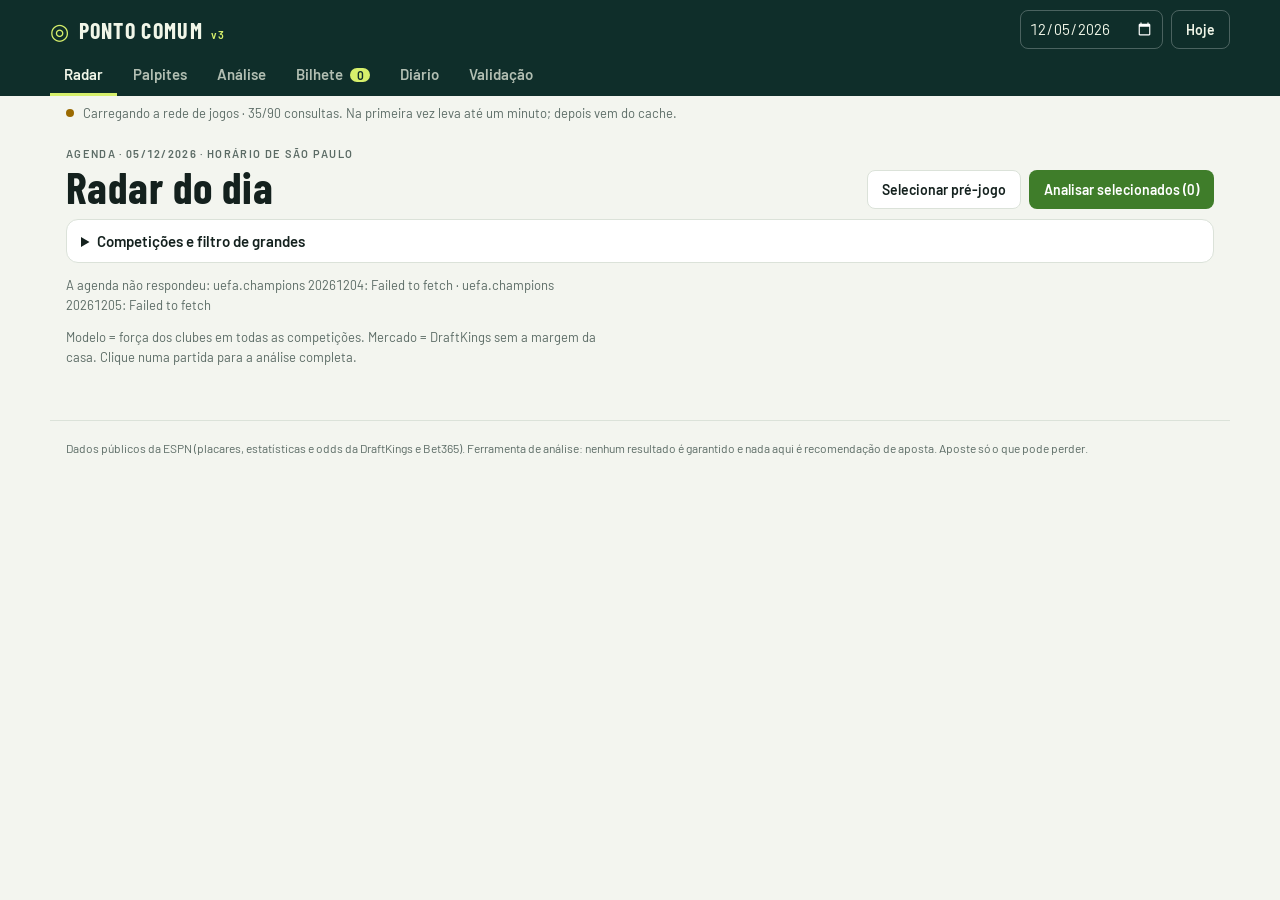
==== commit ac16ebc7: "Backtest financeiro com football-data (18 mil jogos) e palpites recalibrados pelo lucro - Fontes ext" ====
--- a/ponto-comum-portatil.html
+++ b/ponto-comum-portatil.html
@@ -232,6 +232,8 @@
 .palpite-jogo .palpites { background: none; padding: 0; margin: 8px 0 0; }
 .nota .pulso { display: inline-block; width: 8px; height: 8px; border-radius: 50%; background: var(--aviso); margin-right: 4px; animation: pulso 1.2s infinite; }
 @media (max-width: 640px) { .palpites li { grid-template-columns: 1fr auto; } .palpites .tipo { grid-column: 1 / -1; margin-bottom: -6px; } }
+.palpites li.valor .tipo { color: var(--pos); }
+.palpites li.valor { background: color-mix(in srgb, var(--pos) 10%, transparent); border-radius: 8px; padding: 4px 6px; margin: -4px -6px; }
 
 </style>
   <script>/* js/rede.js */
@@ -531,9 +533,11 @@
   // Meia-vida, chutes e correção escolhidos no ajuste (jan–jul/2026) e conferidos no teste (jul–out/2026).
   // Em 22/10, com a base real: forças mais espalhadas (0,5) e 50% de gols esperados do fechamento do mercado nos jogos
   // passados (mktBlend) baixaram o log loss 1X2 do teste de 0,9743 para 0,9683, sem piorar o ajuste.
+  // Em 23/10: preços de fechamento da Pinnacle (football-data.co.uk, 6 temporadas) e 50% de xG do Understat no alvo dos jogos
+  // passados: teste 0,9691 → 0,9669 no 1X2 e 0,6574 → 0,6556 no over 2,5; confirmado num backtest de 18 mil jogos.
   const PADRAO = Object.freeze({ halfLife: 270, sdTeam: 0.5, sdLeague: 0.45, sdHome: 0.15, haPrior: 0.25, sotBlend: 0.6, cupW: 0.8, stateW: 0.6,
-    iters: 80, tol: 2e-5, maxAgeDays: 1100, embargoH: 3, esticar: 1.2, mktBlend: 0.5 });
-  const PADRAO_CONTAGEM = Object.freeze(Object.assign({}, PADRAO, { sotBlend: 0, sdTeam: 0.3, esticar: 1, mktBlend: 0 }));
+    iters: 80, tol: 2e-5, maxAgeDays: 1100, embargoH: 3, esticar: 1.2, mktBlend: 0.5, xgBlend: 0.5 });
+  const PADRAO_CONTAGEM = Object.freeze(Object.assign({}, PADRAO, { sotBlend: 0, sdTeam: 0.3, esticar: 1, mktBlend: 0, xgBlend: 0 }));
 
   function grupoDe(comp) { const c = COMP()[comp]; return !c ? 'O:?' : c.tipo === 'league' ? 'L:' + comp : 'O:' + c.regiao; }
 
@@ -613,11 +617,13 @@
   /* Gols: ajuste + ρ de Dixon-Coles + fração de gols no 1º tempo por competição. */
   function ajustarGols(jogos, opt = {}) {
     const o = Object.assign({}, PADRAO, opt, { cutoff: opt.cutoff ?? Date.now() });
-    const R = selecionar(jogos, o, m => (m.hg == null || m.ag == null) ? null : [m.hg, m.ag, m.hst, m.ast, m.ilh ?? null, m.ila ?? null]);
+    const R = selecionar(jogos, o, m => (m.hg == null || m.ag == null) ? null : [m.hg, m.ag, m.hst, m.ast, m.ilh ?? null, m.ila ?? null, m.xgh ?? null, m.xga ?? null]);
     let g = 0, s = 0; for (const y of R.Y) if (y[2] != null && y[3] != null) { g += y[0] + y[1]; s += y[2] + y[3]; }
     const kappa = s > 0 ? g / s : 0, b = o.sotBlend;
     const YH = Float64Array.from(R.Y, y => (b > 0 && y[2] != null && y[3] != null) ? (1 - b) * y[0] + b * kappa * y[2] : y[0]);
     const YA = Float64Array.from(R.Y, y => (b > 0 && y[2] != null && y[3] != null) ? (1 - b) * y[1] + b * kappa * y[3] : y[1]);
+    // xG (gols esperados pela qualidade das chances), quando a fonte tiver: substitui parte do alvo.
+    const xb = o.xgBlend || 0; if (xb > 0) for (let k = 0; k < R.Y.length; k++) { const y = R.Y[k]; if (y[6] != null && y[7] != null) { YH[k] = (1 - xb) * YH[k] + xb * y[6]; YA[k] = (1 - xb) * YA[k] + xb * y[7]; } }
     // Gols esperados implícitos no fechamento do mercado (jogos passados): menos ruído que placar e chutes.
     const w = o.mktBlend || 0; if (w > 0) for (let k = 0; k < R.Y.length; k++) { const y = R.Y[k]; if (y[4] != null && y[5] != null) { YH[k] = (1 - w) * YH[k] + w * y[4]; YA[k] = (1 - w) * YA[k] + w * y[5]; } }
     const F = nucleo(R, YH, YA, o);
@@ -850,6 +856,26 @@
     const c = lista.filter(p => { const q = normNome(p.nome).split(' '); return q[q.length - 1] === ult && q[0][0] === ini; }); return c.length === 1 ? c[0] : null;
   }
 
+  /* Times da ESPN × football-data: nomes diferentes para o mesmo clube ("Manchester United" × "Man United"). */
+  const normTime = v => normNome(v).replace(/\b(fc|cf|ac|sc|afc|club|de|calcio|ssc|as|us|sv|vfb|vfl|tsg|fsv|ogc|rc|losc|stade|real|sporting|athletic|ath|cd|ud|sd|ca)\b/g, ' ').replace(/\s+/g, ' ').trim();
+  const APELIDOS = { 'man united': 'manchester united', 'man city': 'manchester city', 'nott m forest': 'nottingham forest', 'wolves': 'wolverhampton wanderers', 'sheffield weds': 'sheffield wednesday', 'qpr': 'queens park rangers', 'west brom': 'west bromwich albion', 'm gladbach': 'borussia m gladbach', 'ein frankfurt': 'eintracht frankfurt', 'paris sg': 'paris saint germain', 'st etienne': 'saint etienne', 'espanol': 'espanyol', 'vallecano': 'rayo vallecano', 'fc koln': 'koln', 'hertha': 'hertha berlin', 'leverkusen': 'bayer leverkusen', 'dortmund': 'borussia dortmund', 'bielefeld': 'arminia bielefeld', 'inter': 'internazionale' };
+  function parecidoTimes(a, b) {
+    const x = normTime(APELIDOS[normTime(a)] || a), y = normTime(APELIDOS[normTime(b)] || b); if (!x || !y) return 0;
+    if (x === y) return 4; if (x.includes(y) || y.includes(x)) return 3;
+    const tx = x.split(' '), ty = y.split(' '); if (tx.some(t => t.length >= 4 && ty.includes(t))) return 2; if (x.slice(0, 4) === y.slice(0, 4)) return 1; return 0;
+  }
+  /* Cotações da Pinnacle (e a melhor odd do mercado, só como informação) para um jogo da ESPN, a partir dos próximos jogos da football-data. */
+  function deProximos(lista, m) {
+    if (!Array.isArray(lista) || !m) return [];
+    const t = Date.parse(m.date); let melhor = null, nota = 0;
+    for (const f of lista) { if (f.comp !== m.comp || Math.abs(Date.parse(f.date) - t) > 30 * 3600e3) continue; const s = parecidoTimes(m.hn, f.casa) + parecidoTimes(m.an, f.fora); if (s > nota) { nota = s; melhor = f; } }
+    if (!melhor || nota < 4) return [];
+    const out = [], ps = melhor.odds.ps || {};
+    if (ps.x12) ['h', 'd', 'a'].forEach((s, i) => out.push({ casa: 'Pinnacle', mk: { t: '1x2', s }, odd: ps.x12[i] }));
+    if (ps.ou25) out.push({ casa: 'Pinnacle', mk: { t: 'tot', s: 'o', l: 2.5 }, odd: ps.ou25[0] }, { casa: 'Pinnacle', mk: { t: 'tot', s: 'u', l: 2.5 }, odd: ps.ou25[1] });
+    return out;
+  }
+
   /* Cotações a partir do placar do dia (só DraftKings 1X2 + linha principal). */
   function doPlacar(m) {
     const o = m && m.odds; if (!o) return [];
@@ -874,7 +900,7 @@
   /* Referência do mercado para a partida: 1X2 e linha principal sem margem, e os λ implícitos. */
   function referencia(cotacoes, rho = -0.03) {
     const porCasa = new Map(); for (const q of cotacoes) { let l = porCasa.get(q.casa); if (!l) porCasa.set(q.casa, l = []); l.push(q); }
-    const ordem = [...porCasa.keys()].sort((a, b) => (/draftkings/i.test(b) ? 1 : 0) - (/draftkings/i.test(a) ? 1 : 0));
+    const peso = c => /pinnacle/i.test(c) ? 2 : /draftkings/i.test(c) ? 1 : 0, ordem = [...porCasa.keys()].sort((a, b) => peso(b) - peso(a)); // Pinnacle é a casa mais afiada (backtest de 18 mil jogos)
     let x12 = null, tot = null, fonte = [];
     for (const casa of ordem) {
       const qs = porCasa.get(casa), g = s => qs.find(q => q.mk.t === '1x2' && q.mk.s === s);
@@ -893,13 +919,13 @@
   const MARGEM_TIPICA = 0.055;
   function oddSugerida(cotacoes, mk, pMercado, pModelo) {
     const k = chave(mk), qs = cotacoes.filter(q => chave(q.mk) === k);
-    if (qs.length) return { odd: +(qs.reduce((s, q) => s + q.odd, 0) / qs.length).toFixed(2), tipo: 'cotada', casas: [...new Set(qs.map(q => q.casa))], maior: Math.max(...qs.map(q => q.odd)) };
+    if (qs.length) { const top = qs.reduce((b, q) => q.odd > b.odd ? q : b); return { odd: +(qs.reduce((s, q) => s + q.odd, 0) / qs.length).toFixed(2), tipo: 'cotada', casas: [...new Set(qs.map(q => q.casa))], maior: top.odd, casaMaior: top.casa }; }
     const temMercado = Number.isFinite(pMercado) && pMercado > 0 && pMercado < 1, p = temMercado ? pMercado : pModelo;
     if (!(p > 0 && p < 1)) return null;
     return { odd: +Math.max(1.01, 1 / (p * (1 + MARGEM_TIPICA + (temMercado ? 0 : 0.02)))).toFixed(2), tipo: temMercado ? 'mercado' : 'modelo', casas: [] };
   }
 
-  G.PCMercado = Object.freeze({ normNome, jogadoresDoResumo, acharJogador, chave, rotulo, familia, meia, doResumo, doPlacar, semMargem, referencia, melhorOdd, oddSugerida, MARGEM_TIPICA });
+  G.PCMercado = Object.freeze({ normNome, parecidoTimes, deProximos, jogadoresDoResumo, acharJogador, chave, rotulo, familia, meia, doResumo, doPlacar, semMargem, referencia, melhorOdd, oddSugerida, MARGEM_TIPICA });
 })(typeof globalThis !== 'undefined' ? globalThis : window);
 
 </script>
@@ -982,9 +1008,14 @@
       const os = K().oddSugerida(cot, mk, pMercado, pModelo), div = pMercado !== null ? pModelo - pMercado : null;
       const pTip = chance(mk, tipico, frac, escTip, carTip);
       linhas.push({ mk, chave: k, familia: K().familia(mk), principal: princ.has(k), rotulo: K().rotulo(mk, m.hn, m.an), p: pModelo, pModelo, pMercado, pTipico: Number.isFinite(pTip) ? pTip : null, faixa: faixa.get(k) || null,
-        odd: os ? os.odd : null, oddTipo: os ? os.tipo : null, oddCasas: os ? os.casas : [], oddMaior: os && os.maior ? os.maior : null,
+        odd: os ? os.odd : null, oddTipo: os ? os.tipo : null, oddCasas: os ? os.casas : [], oddMaior: os && os.maior ? os.maior : null, casaMaior: os && os.casaMaior ? os.casaMaior : null,
         justa: 1 / pModelo, ev: os ? pModelo * os.odd - 1 : null, evMercado: os && pMercado ? pMercado * os.odd - 1 : null, divergencia: div, concorda: div === null ? null : Math.abs(div) <= TOLERANCIA });
     }
+    // Preço justo da Pinnacle (sem margem) e a melhor odd das outras casas, para o palpite de valor.
+    const pin = {}; { const q = k => cot.find(z => /pinnacle/i.test(z.casa) && K().chave(z.mk) === k), h = q('1x2:h'), d = q('1x2:d'), a = q('1x2:a'), o = q('tot:o:2.5'), u = q('tot:u:2.5');
+      if (h && d && a) { const p = K().semMargem([h.odd, d.odd, a.odd]).p; Object.assign(pin, { '1x2:h': p[0], '1x2:d': p[1], '1x2:a': p[2], 'dc:1x': p[0] + p[1], 'dc:x2': p[2] + p[1], 'dc:12': p[0] + p[2] }); }
+      if (o && u) { const p = K().semMargem([o.odd, u.odd]).p; Object.assign(pin, { 'tot:o:2.5': p[0], 'tot:u:2.5': p[1] }); } }
+    for (const l of linhas) { l.pPinnacle = pin[l.chave] ?? null; const b = cot.filter(z => !/pinnacle/i.test(z.casa) && K().chave(z.mk) === l.chave).reduce((x, z) => !x || z.odd > x.odd ? z : x, null); l.oddOutra = b ? b.odd : null; l.casaOutra = b ? b.casa : null; }
     // Destaques: linhas fora das principais com chance alta e bem acima do normal da competição.
     const destaques = linhas.filter(l => !l.principal && !['ah', 'pg', 'tmg'].includes(l.mk.t) && l.p >= 0.68 && l.p <= 0.95 && l.pTipico !== null && l.p - l.pTipico >= 0.15 && l.concorda !== false)
       .sort((a, b) => (b.p - b.pTipico) - (a.p - a.pTipico)).filter((l, i, arr) => arr.findIndex(x => x.mk.t === l.mk.t && x.mk.s === l.mk.s) === i).slice(0, 3);
@@ -1019,27 +1050,32 @@
       calendario: cal, forma, h2h, forca: { casa: fc || null, fora: ff || null }, resumo: ctx.resumo || null, alertas, cotacoes: cot, geradoEm: new Date(agora).toISOString() };
   }
 
-  /* Melhores apostas do jogo (sem múltiplas). Regras testadas em 745 jogos reais com o fechamento da DraftKings (mai–out/2026):
-   * - Principal: nos seus mercados (1X2, dupla chance, ambas marcam sim, mais/menos gols), a linha de maior chance (média de
-   *   modelo e mercado) com chance ≥ 50%, odd ≥ 1,35, até 92% e modelo e mercado a até 8 p.p. Teste: 88% dos jogos com palpite,
-   *   acerto 63,5% (previsto 60,4%), odd média 1,60, retorno +0,2%.
-   * - Odd maior: outro mercado, odd 1,70–3,20, modelo e mercado de acordo e modelo não abaixo do mercado. Teste: acerto 46,7%,
-   *   odd média 2,08, retorno −4,6%.
-   * - Fora do normal: escanteios, cartões, tempos ou gols de um time com chance bem acima do normal da competição (sem odd na fonte).
+  /* Melhores apostas do jogo (sem múltiplas). Calibradas pelo LUCRO num backtest de 18 mil jogos (football-data.co.uk, 8 ligas,
+   * 2020–2026; regras escolhidas até 2023/24 e conferidas de 2024/25 em diante, nas odds da Bet365 de antes da rodada):
+   * - Valor: a Bet365/DraftKings paga acima do preço justo da Pinnacle (sem margem), odd 2,60–13, modelo e mercado a até 8 p.p.
+   *   Treino +12,0% (757 apostas), teste +5,9% (255), acerto 27,5%, odd média 4,21. Por temporada: +0, +11, +5, +33, +22 e −29%
+   *   (2025/26): a vantagem oscila e pode estar sumindo. Só aparece quando há odds da Pinnacle para o jogo.
+   * - Principal: nos seus mercados, a linha de maior chance (média de modelo e mercado) com chance ≥ 50%, odd ≥ 1,35 e modelo e
+   *   mercado a até 5 p.p. Teste −4,3% na Bet365 e −1,4% pegando a melhor odd do mercado (é a margem da casa).
+   * - Odd maior: outro mercado, odd 1,70–2,60, a até 5 p.p. e modelo não abaixo do mercado. Teste −3,3% (Bet365), −1,4% (melhor odd).
+   * - Fora do normal: escanteios, cartões, tempos ou gols de um time bem acima do normal da competição (sem odd na fonte).
    * - Jogador: quem tem mais chance de marcar pelo modelo entre os que têm odd, sem o modelo abaixo do preço justo da casa. */
-  const REGRA_PALPITE = Object.freeze({ oddMin: 1.35, chanceMin: 0.5, chanceMax: 0.92, alt: [1.7, 3.2], margemJogador: 1.25 });
+  const REGRA_PALPITE = Object.freeze({ oddMin: 1.35, chanceMin: 0.5, chanceMax: 0.92, acordo: 0.05, alt: [1.7, 2.6], valor: { odd: [2.6, 13], acordo: 0.08 }, margemJogador: 1.25 });
   const PREFERIDOS = l => ['1x2', 'dc', 'tot'].includes(l.mk.t) || (l.mk.t === 'btts' && l.mk.s === 's');
   function palpites(a, regra = REGRA_PALPITE) {
     const cons = l => Number.isFinite(l.pMercado) ? (l.pModelo + l.pMercado) / 2 : l.pModelo;
-    const base = a.linhas.filter(l => PREFERIDOS(l) && l.odd && l.concorda !== false && l.pModelo <= regra.chanceMax);
-    const melhor = ls => ls.reduce((b, l) => !b || cons(l) > cons(b) ? l : b, null);
-    const principal = melhor(base.filter(l => l.odd >= regra.oddMin && cons(l) >= regra.chanceMin));
-    const oddMaior = melhor(base.filter(l => l.odd >= regra.alt[0] && l.odd <= regra.alt[1] && (!Number.isFinite(l.pMercado) || l.pModelo >= l.pMercado) && (!principal || l.mk.t !== principal.mk.t)));
+    const acorda = (l, lim) => !Number.isFinite(l.pMercado) || Math.abs(l.pModelo - l.pMercado) <= lim;
+    const base = a.linhas.filter(l => PREFERIDOS(l) && l.odd && l.pModelo <= regra.chanceMax);
+    const melhor = (ls, f = cons) => ls.reduce((b, l) => !b || f(l) > f(b) ? l : b, null);
+    const principal = melhor(base.filter(l => acorda(l, regra.acordo) && l.odd >= regra.oddMin && cons(l) >= regra.chanceMin));
+    const oddMaior = melhor(base.filter(l => acorda(l, regra.acordo) && l.odd >= regra.alt[0] && l.odd < regra.alt[1] && (!Number.isFinite(l.pMercado) || l.pModelo >= l.pMercado) && (!principal || l.mk.t !== principal.mk.t)));
+    const vPin = l => l.oddOutra * l.pPinnacle - 1;
+    const valor = melhor(a.linhas.filter(l => Number.isFinite(l.pPinnacle) && l.oddOutra >= regra.valor.odd[0] && l.oddOutra < regra.valor.odd[1] && vPin(l) >= 0 && acorda(l, regra.valor.acordo)), vPin);
     const destaque = (a.destaques || []).find(l => l.odd >= 1.3) || null;
     const js = [...((a.jogadores && a.jogadores.casa) || []), ...((a.jogadores && a.jogadores.fora) || [])].filter(j => j.p && j.odd);
     const jogador = js.filter(j => j.p >= 1 / j.odd / regra.margemJogador).sort((x, y) => y.p - x.p)[0] || null;
-    return { principal, oddMaior, destaque, jogador, semMercado: !!principal && !Number.isFinite(principal.pMercado), chance: cons,
-      nada: principal ? null : 'Nada bom: nenhuma linha dos seus mercados com chance de 50% ou mais, odd de pelo menos 1,35 e modelo e mercado de acordo.' };
+    return { valor, valorPin: valor ? vPin(valor) : null, principal, oddMaior, destaque, jogador, semMercado: !!principal && !Number.isFinite(principal.pMercado), chance: cons,
+      nada: principal || valor ? null : 'Nada bom: nenhuma linha dos seus mercados com chance de 50% ou mais, odd de pelo menos 1,35 e modelo e mercado a até 5 p.p.' };
   }
 
   G.PCAnalise = Object.freeze({ analisar, principais, outras, chance, palpites, REGRA_PALPITE, TOLERANCIA });
@@ -1316,10 +1352,10 @@
     const R0 = G.PCAnalise ? G.PCAnalise.REGRA_PALPITE : { oddMin: 1.35, chanceMin: 0.5, chanceMax: 0.92, alt: [1.7, 3.2] }, cons = c => (c.pm + c.pk) / 2;
     const out = { jogos: 0, principal: { n: 0, acertos: 0, previsto: 0, somaOdd: 0, lucro: 0 }, oddMaior: { n: 0, acertos: 0, previsto: 0, somaOdd: 0, lucro: 0 } };
     const soma = (x, c) => { x.n++; x.acertos += c.y; x.previsto += cons(c); x.somaOdd += c.odd; x.lucro += c.y ? c.odd - 1 : -1; };
-    for (const r of linhas) { const cs = (r.cands[momento] || []).filter(c => Math.abs(c.pm - c.pk) <= 0.08 && c.pm <= R0.chanceMax); if (!cs.length) continue; out.jogos++;
+    for (const r of linhas) { const cs = (r.cands[momento] || []).filter(c => Math.abs(c.pm - c.pk) <= (R0.acordo ?? 0.08) && c.pm <= R0.chanceMax); if (!cs.length) continue; out.jogos++;
       const melhor = ls => ls.reduce((b, c) => !b || cons(c) > cons(b) ? c : b, null);
       const p = melhor(cs.filter(c => c.odd >= R0.oddMin && cons(c) >= R0.chanceMin)); if (p) soma(out.principal, p);
-      const o = melhor(cs.filter(c => c.odd >= R0.alt[0] && c.odd <= R0.alt[1] && c.pm >= c.pk && (!p || c.t !== p.t))); if (o) soma(out.oddMaior, o); }
+      const o = melhor(cs.filter(c => c.odd >= R0.alt[0] && c.odd < R0.alt[1] && c.pm >= c.pk && (!p || c.t !== p.t))); if (o) soma(out.oddMaior, o); }
     for (const k of ['principal', 'oddMaior']) { const x = out[k]; x.taxa = x.n ? x.acertos / x.n : null; x.previsto = x.n ? x.previsto / x.n : null; x.oddMedia = x.n ? +(x.somaOdd / x.n).toFixed(2) : null; x.retorno = x.n ? +(x.lucro / x.n).toFixed(3) : null; delete x.somaOdd; }
     return out;
   }
@@ -1429,13 +1465,13 @@
   const pausa = () => new Promise(r => setTimeout(r, 0));
   const CHAVE_PREF = 'pc3-preferencias';
   const NIVEL_NOME = { simples: 'Simples', multipla: 'Múltipla', segura: 'Segura (antigo)', media: 'Média (antigo)', arriscada: 'Arriscada (antigo)', bingo: 'Bingo (antigo)', manual: 'Montado por você' };
-  const TIPO_PALPITE = { principal: 'Principal', oddMaior: 'Odd maior', destaque: 'Fora do normal', jogador: 'Jogador marca' };
+  const TIPO_PALPITE = { valor: 'Valor', principal: 'Principal', oddMaior: 'Odd maior', destaque: 'Fora do normal', jogador: 'Jogador marca' };
 
   const S = {
     jogos: [], porId: new Map(), porTime: new Map(), F: null, Fe: null, Fc: null, forca: null, dia: hojeSP(), agenda: [], falhasAgenda: [],
     comps: new Set(R.COMPS.filter(c => c.radar).map(c => c.id)), todos: false, grandes: new Map(), idsGrandes: new Set(), sel: new Set(), analises: new Map(), elencos: new Map(), aba: 'radar',
     rede: { status: 'parado', progresso: null, relatorio: [], carregadaEm: null, ajustadaEm: null, erro: null },
-    familia: {}, palpitesDia: null, validacao: null, valPublicada: null, revisao: null, rodando: false, foco: null
+    familia: {}, palpitesDia: null, backtest: null, validacao: null, valPublicada: null, revisao: null, rodando: false, foco: null
   };
 
   function lerPref() { try { const p = JSON.parse(localStorage.getItem(CHAVE_PREF) || '{}'); if (Array.isArray(p.comps) && p.comps.length) S.comps = new Set(p.comps.filter(c => R.COMP_MAP[c] && (R.COMP_MAP[c].radar || R.COMP_MAP[c].opcional))); S.todos = !!p.todos; } catch { /* preferências padrão */ } }
@@ -1601,11 +1637,13 @@
     const m = a.m, P = a.palpites;
     if (tipo === 'jogador') return '<li><span class="tipo">' + TIPO_PALPITE[tipo] + '</span><span><b>' + esc(x.nome) + ' marca</b> <small>modelo ' + pct(x.p) + ' · odd ' + num(x.odd) + ' ' + esc(a.jogadores.casaOdds || '') + '</small></span></li>';
     const ch = P.chance(x), naB = B.lista().some(p => p.id === m.id + '|' + x.chave);
-    return '<li><span class="tipo">' + TIPO_PALPITE[tipo] + '</span><span><b>' + esc(x.rotulo) + '</b> · <b>odd ' + num(x.odd) + '</b> <small>' + (x.oddTipo === 'cotada' ? tipoOdd(x) : 'odd estimada') + ' · chance ' + pct(ch) + ' (modelo ' + pct(x.pModelo) + (Number.isFinite(x.pMercado) ? ', mercado ' + pct(x.pMercado) : ', sem mercado') + ')' + (tipo === 'destaque' && x.pTipico !== null ? ' · normal da competição ' + pct(x.pTipico) : '') + '</small></span><button class="add' + (naB ? ' ja' : '') + '" data-add="' + m.id + '|' + esc(x.chave) + '" title="Adicionar ao bilhete">' + (naB ? '✓' : '+') + '</button></li>';
+    if (tipo === 'valor') return '<li class="valor"><span class="tipo">Valor</span><span><b>' + esc(x.rotulo) + '</b> · <b>odd ' + num(x.oddOutra) + '</b> <small>na ' + esc(x.casaOutra || '') + ' · preço justo da Pinnacle ' + num(1 / x.pPinnacle) + ' (' + pct(x.pPinnacle) + ') · ' + sinal(P.valorPin) + ' acima · modelo ' + pct(x.pModelo) + '</small></span><button class="add' + (naB ? ' ja' : '') + '" data-add="' + m.id + '|' + esc(x.chave) + '" title="Adicionar ao bilhete">' + (naB ? '✓' : '+') + '</button></li>';
+    const melhor = x.oddTipo === 'cotada' && x.oddMaior && x.oddCasas.length > 1 ? x.oddMaior : x.odd;
+    return '<li><span class="tipo">' + TIPO_PALPITE[tipo] + '</span><span><b>' + esc(x.rotulo) + '</b> · <b>odd ' + num(melhor) + '</b> <small>' + (x.oddTipo === 'cotada' ? (x.oddCasas.length > 1 ? 'melhor odd, na ' + esc(x.casaMaior || '') + ' (média ' + num(x.odd) + ')' : esc(x.oddCasas[0] || '')) : 'odd estimada: confira na sua casa') + ' · chance ' + pct(ch) + ' (modelo ' + pct(x.pModelo) + (Number.isFinite(x.pMercado) ? ', mercado ' + pct(x.pMercado) : ', sem mercado') + ')' + (tipo === 'destaque' && x.pTipico !== null ? ' · normal da competição ' + pct(x.pTipico) : '') + '</small></span><button class="add' + (naB ? ' ja' : '') + '" data-add="' + m.id + '|' + esc(x.chave) + '" title="Adicionar ao bilhete">' + (naB ? '✓' : '+') + '</button></li>';
   }
   function blocoPalpites(a) {
     const P = a.palpites; if (!P) return '';
-    const itens = ['principal', 'oddMaior', 'destaque', 'jogador'].filter(k => P[k]).map(k => linhaPalpite(a, k, P[k])).join('');
+    const itens = ['valor', 'principal', 'oddMaior', 'destaque', 'jogador'].filter(k => P[k]).map(k => linhaPalpite(a, k, P[k])).join('');
     return '<div class="palpites"><h3>Melhores apostas deste jogo</h3>' + (P.nada ? '<p class="nada">' + esc(P.nada) + '</p>' : '') + (itens ? '<ul>' + itens + '</ul>' : '') + '</div>';
   }
 
@@ -1659,7 +1697,7 @@
     out.push('Gols esperados: ' + num(a.lh) + ' × ' + num(a.la) + (a.ref ? ' (mercado ' + num(a.ref.lh) + ' × ' + num(a.ref.la) + ')' : ''));
     out.push('', 'Linha · modelo · mercado · odd sugerida');
     for (const l of a.linhas.filter(l => l.principal && !(l.mk.t === 'tot' && trivial(l, 0.92)))) out.push('• ' + l.rotulo + ': ' + pct(l.pModelo) + ' · ' + pct(l.pMercado) + ' · ' + num(l.odd) + (l.oddTipo !== 'cotada' ? ' (estimada)' : '') + (l.concorda === false ? ' ⚠ diverge' : ''));
-    const P = a.palpites; if (P) { out.push('', 'Melhores apostas:'); if (P.nada) out.push('• ' + P.nada); for (const k of ['principal', 'oddMaior', 'destaque']) if (P[k]) out.push('• ' + TIPO_PALPITE[k] + ': ' + P[k].rotulo + ' a ' + num(P[k].odd) + ' (chance ' + pct(P.chance(P[k])) + ')'); if (P.jogador) out.push('• Jogador: ' + P.jogador.nome + ' marca a ' + num(P.jogador.odd) + ' (modelo ' + pct(P.jogador.p) + ')'); }
+    const P = a.palpites; if (P) { out.push('', 'Melhores apostas:'); if (P.nada) out.push('• ' + P.nada); if (P.valor) out.push('• Valor: ' + P.valor.rotulo + ' a ' + num(P.valor.oddOutra) + ' na ' + P.valor.casaOutra + ' (preço justo da Pinnacle ' + num(1 / P.valor.pPinnacle) + ')'); for (const k of ['principal', 'oddMaior', 'destaque']) if (P[k]) out.push('• ' + TIPO_PALPITE[k] + ': ' + P[k].rotulo + ' a ' + num(P[k].odd) + ' (chance ' + pct(P.chance(P[k])) + ')'); if (P.jogador) out.push('• Jogador: ' + P.jogador.nome + ' marca a ' + num(P.jogador.odd) + ' (modelo ' + pct(P.jogador.p) + ')'); }
     const f = fortes(a); out.push('', f.length ? 'Nos seus mercados (55–88%): ' + f.map(l => l.rotulo + ' ' + pct(l.pModelo) + ' a ' + num(l.odd)).join('; ') : 'Nada bom neste jogo pelos critérios do hub.');
     const jg = [...a.jogadores.casa, ...a.jogadores.fora].filter(j => j.p).sort((x, y) => y.p - x.p).slice(0, 4);
     if (jg.length) out.push('Quem pode marcar: ' + jg.map(j => j.nome + ' ' + pct(j.p) + (j.odd ? ' (odd ' + num(j.odd) + ')' : '')).join('; '));
@@ -1681,7 +1719,7 @@
   function textoPalpites(lista) {
     const out = ['Palpites Ponto Comum · ' + S.dia.split('-').reverse().join('/')];
     for (const a of lista) { const P = a.palpites; out.push('', hora(a.m.date) + ' ' + a.m.hn + ' × ' + a.m.an + ' (' + nomeComp(a.m.comp) + ')');
-      if (P.nada) out.push('  ' + P.nada); for (const k of ['principal', 'oddMaior', 'destaque']) if (P[k]) out.push('  ' + TIPO_PALPITE[k] + ': ' + P[k].rotulo + ' @ ' + num(P[k].odd) + ' (' + pct(P.chance(P[k])) + ')'); if (P.jogador) out.push('  Jogador: ' + P.jogador.nome + ' marca @ ' + num(P.jogador.odd) + ' (' + pct(P.jogador.p) + ')'); }
+      if (P.nada) out.push('  ' + P.nada); if (P.valor) out.push('  Valor: ' + P.valor.rotulo + ' @ ' + num(P.valor.oddOutra) + ' na ' + P.valor.casaOutra + ' (justo Pinnacle ' + num(1 / P.valor.pPinnacle) + ')'); for (const k of ['principal', 'oddMaior', 'destaque']) if (P[k]) out.push('  ' + TIPO_PALPITE[k] + ': ' + P[k].rotulo + ' @ ' + num(P[k].odd) + ' (' + pct(P.chance(P[k])) + ')'); if (P.jogador) out.push('  Jogador: ' + P.jogador.nome + ' marca @ ' + num(P.jogador.odd) + ' (' + pct(P.jogador.p) + ')'); }
     return out.join('\n');
   }
   function renderPalpites() {
@@ -1693,7 +1731,7 @@
     el.innerHTML = '<div class="cabeca"><div><p class="sobre">MELHORES APOSTAS POR JOGO · ' + esc(S.dia.split('-').reverse().join('/')) + '</p><h1>Palpites</h1></div><div class="acoes">' + (lista.length ? '<button class="sec" id="copiar-palpites">Copiar palpites</button>' : '') + '</div></div>'
       + '<p class="nota">' + (carregando ? '<span class="pulso"></span> ' + carregando : lista.length ? comPalpite + ' de ' + lista.length + ' jogos com aposta principal. ' : '') + 'Jogos do radar desta data (com o filtro de grandes). Sem múltiplas: cada jogo tem a sua melhor aposta.</p>'
       + (lista.length ? lista.map(cartao).join('') : !carregando ? '<div class="vazio"><h2>Sem jogos</h2><p>Nenhuma partida do radar nesta data. Escolha outra data no topo.</p></div>' : '')
-      + '<details class="filtro"><summary>Como os palpites são escolhidos (e o que deu nos testes)</summary><ul class="metodo"><li><b>Principal:</b> nos seus mercados (1X2, dupla chance, ambas marcam sim, mais/menos gols), a linha com mais chance pela média de modelo e mercado, com chance de 50% ou mais, odd de pelo menos 1,35 e modelo e mercado a até 8 p.p. Em 745 jogos reais com o fechamento da DraftKings: palpite em 88% dos jogos, acerto de 63,5% (previsto 60,4%), odd média 1,60, retorno de +0,2%.</li><li><b>Odd maior:</b> outro mercado com odd de 1,70 a 3,20, modelo e mercado de acordo e o modelo não abaixo do mercado. Nos mesmos jogos: acerto de 46,7%, odd média 2,08, retorno de −4,6%. Mais risco, e a margem da casa pesa mais.</li><li><b>Fora do normal:</b> escanteios, cartões, tempos ou gols de um time bem acima do normal da competição. Sem odd na fonte para conferir.</li><li><b>Jogador:</b> quem mais tem chance de marcar pelo modelo entre os que têm odd da Bet365, sem o modelo abaixo do preço justo dela.</li><li>Retorno perto de zero quer dizer que o hub acerta as chances, mas não tem vantagem garantida sobre a casa. Use como filtro, com valores que você pode perder.</li></ul></details>';
+      + '<details class="filtro"><summary>Como os palpites são escolhidos (e o que deu nos testes)</summary><p class="nota">Backtest de 18 mil jogos de 8 ligas (football-data.co.uk, 2020–2026), com o modelo prevendo semana a semana só com jogos anteriores. Regras escolhidas até 2023/24 e conferidas de 2024/25 em diante, nas odds da Bet365 de antes da rodada. Retorno = lucro ÷ total apostado.</p><ul class="metodo"><li><b>Valor:</b> a Bet365 ou a DraftKings pagam acima do preço justo da Pinnacle (a casa mais afiada, sem a margem), com odd de 2,60 a 13. Treino +12,0%, teste +5,9%, acerto de 27,5% com odd média 4,21: erra muito, mas quando acerta paga mais do que o risco. Atenção: por temporada deu +0, +11, +5, +33, +22 e −29% (2025/26), então a vantagem oscila e pode estar diminuindo. Só aparece quando há odds da Pinnacle para o jogo (ligas europeias, antes da rodada).</li><li><b>Principal:</b> a linha de maior chance nos seus mercados com odd de pelo menos 1,35 e modelo e mercado a até 5 p.p. Acerta cerca de 61%, mas perde 4,3% na Bet365: é a margem da casa. Pegando a melhor odd do mercado, a perda cai para 1,4%.</li><li><b>Odd maior:</b> outro mercado com odd de 1,70 a 2,60. Teste −3,3% na Bet365, −1,4% com a melhor odd.</li><li><b>Odds altas sem valor perdem mais:</b> todas as apostas de odd 8 a 13 renderam −38% no teste; de 13 para cima, −46%. As casas cobram margem maior nas zebras.</li><li><b>Fora do normal e jogador:</b> sem histórico de odds suficiente; o robô está medindo.</li><li>Use a melhor odd que encontrar: em todas as faixas, foi o que mais reduziu a perda.</li></ul></details>';
   }
 
   /* ---------- Bilhete ---------- */
@@ -1717,7 +1755,7 @@
   function blocoHistorico() {
     const r = S.revisao; if (!r || !r.jogos) return r === null ? '' : '<h3>Histórico do hub</h3><p class="nota">O robô começou a registrar as previsões antes dos jogos; o histórico aparece quando os primeiros jogos terminarem.</p>';
     const lt = r.leitura || {}, mv = r.movimentoDoMercado || {};
-    const pal = ['principal', 'oddMaior', 'destaque', 'jogador'].filter(k => r.palpites && r.palpites[k] && r.palpites[k].n).map(k => { const x = r.palpites[k]; return '<tr><td>' + TIPO_PALPITE[k] + '</td><td class="num">' + x.acertos + '/' + x.n + '</td><td class="num">' + pct(x.acertos / x.n) + '<small>previsto ' + pct(x.previsto) + '</small></td><td class="num">' + (x.oddMedia ? num(x.oddMedia) : '—') + '</td><td class="num ' + (x.retorno > 0 ? 'pos' : x.retorno < 0 ? 'neg' : '') + '">' + (x.retorno !== null && x.retorno !== undefined ? sinal(x.retorno) : '—') + '</td></tr>'; }).join('');
+    const pal = ['valor', 'principal', 'oddMaior', 'destaque', 'jogador'].filter(k => r.palpites && r.palpites[k] && r.palpites[k].n).map(k => { const x = r.palpites[k]; return '<tr><td>' + TIPO_PALPITE[k] + '</td><td class="num">' + x.acertos + '/' + x.n + '</td><td class="num">' + pct(x.acertos / x.n) + '<small>previsto ' + pct(x.previsto) + '</small></td><td class="num">' + (x.oddMedia ? num(x.oddMedia) : '—') + '</td><td class="num ' + (x.retorno > 0 ? 'pos' : x.retorno < 0 ? 'neg' : '') + '">' + (x.retorno !== null && x.retorno !== undefined ? sinal(x.retorno) : '—') + '</td></tr>'; }).join('');
     const fams = Object.entries(r.porFamilia || {}).map(([f, x]) => '<tr><td>' + (FAM_NOME[f] || f) + '</td><td class="num">' + x.n + '</td><td class="num">' + num(x.llModeloComMercado ?? x.llModelo, 3) + '</td><td class="num">' + (x.llMercado !== null ? '<b>' + num(x.llMercado, 3) + '</b>' : '—') + '</td></tr>').join('');
     const dias = (r.dias || []).slice(0, 14).map(d => {
       const feitos = d.jogos.filter(j => !j.pendente), marca = ok => ok === 1 ? '<span class="pos">✓</span> ' : ok === 0 ? '<span class="neg">✗</span> ' : '· ';
@@ -1759,13 +1797,27 @@
     const linha = (x, w) => '<tr><td>' + esc(x.nome) + '</td><td>' + w + '</td><td class="num">' + x.n + '</td><td class="num">' + (x.n ? pct(x.acertos / x.n) : '—') + '</td><td class="num">' + num(x.oddMedia) + '</td><td class="num ' + (x.roi > 0 ? 'pos' : 'neg') + '">' + sinal(x.roi) + '</td></tr>';
     return '<div class="tabela"><table><thead><tr><th>Regra</th><th>Odd</th><th class="num">Apostas</th><th class="num">Acerto</th><th class="num">Odd média</th><th class="num">Retorno</th></tr></thead><tbody>' + rg.abertura.map(x => linha(x, 'abertura')).join('') + rg.fechamento.map(x => linha(x, 'fechamento')).join('') + '</tbody></table></div>';
   }
+  /* Backtest financeiro com a base da football-data.co.uk (várias temporadas e casas). */
+  function blocoBacktest() {
+    const b = S.backtest; if (!b) return '';
+    const q = b.qualidade, f = x => x && x.n ? x : null, ret = x => x && x.n ? '<span class="' + (x.retorno > 0 ? 'pos' : 'neg') + '">' + sinal(x.retorno) + '</span>' : '—';
+    const faixas = b.faixas.map(x => { const t = x.tudo.teste, m = x.melhorOdd.teste; return '<tr><td class="nw">' + num(x.de) + '–' + (x.ate >= 100 ? '…' : num(x.ate)) + '</td><td class="num">' + t.n.toLocaleString('pt-BR') + '</td><td class="num">' + pct(t.acerto, 1) + '</td><td class="num">' + pct(t.chanceImplicita, 1) + '</td><td class="num">' + ret(t) + '</td><td class="num">' + ret(m) + '</td><td class="num">' + t.piorSequencia + '</td></tr>'; }).join('');
+    const ra = b.regraAtual, linhaRA = (nome, x) => '<tr><td>' + nome + '</td><td class="num">' + x.teste.n.toLocaleString('pt-BR') + '</td><td class="num">' + pct(x.teste.acerto, 1) + '</td><td class="num">' + num(x.teste.oddMedia) + '</td><td class="num">' + ret(x.teste) + '</td><td class="num">' + ret(x.testeFechamento) + '</td><td class="num">' + ret(x.testeMelhorOdd) + '</td></tr>';
+    const vars = b.variantes ? Object.entries(b.variantes).map(([k, v]) => '<tr><td>' + esc(({ semMercado: 'Sem odds de fechamento passadas', xg50: 'Com xG (50%)', xg30: 'Com xG (30%)', xg50semMercado: 'Com xG, sem odds passadas', semChutes: 'Sem chutes no alvo' })[k] || k) + '</td><td class="num">' + num(v.teste.logLoss1x2.modelo, 4) + '</td><td class="num">' + num(v.teste.logLossOver25.modelo, 4) + '</td></tr>').join('') : '';
+    return '<h3>Backtest financeiro: ' + b.jogos.toLocaleString('pt-BR') + ' jogos de ' + b.ligas.length + ' ligas</h3><p class="nota">Fonte: ' + esc(b.fonte) + '. O modelo prevê semana a semana só com jogos anteriores. Regras escolhidas nas temporadas até 2023/24 e conferidas de ' + b.periodo.inicioTeste.split('-').reverse().join('/') + ' em diante. Retorno = lucro ÷ total apostado, com 1 unidade por aposta.</p>'
+      + '<div class="tabela"><table><thead><tr><th>Teste</th><th class="num">Modelo</th><th class="num">Bet365</th><th class="num">Pinnacle</th></tr></thead><tbody><tr><td>Log loss 1X2 ↓</td><td class="num">' + num(q.teste.logLoss1x2.modelo, 4) + '</td><td class="num">' + num(q.teste.logLoss1x2.bet365, 4) + '</td><td class="num"><b>' + num(q.teste.logLoss1x2.pinnacle, 4) + '</b></td></tr><tr><td>Log loss mais/menos 2,5 ↓</td><td class="num">' + num(q.teste.logLossOver25.modelo, 4) + '</td><td class="num">' + num(q.teste.logLossOver25.bet365, 4) + '</td><td class="num"><b>' + num(q.teste.logLossOver25.pinnacle, 4) + '</b></td></tr></tbody></table></div>'
+      + '<h4>Quanto cada faixa de odd rende (todas as apostas da faixa, teste)</h4><div class="tabela"><table><thead><tr><th>Odd</th><th class="num">Apostas</th><th class="num">Acerto</th><th class="num">Preço indica</th><th class="num">Retorno Bet365</th><th class="num">Retorno melhor odd</th><th class="num">Pior sequência</th></tr></thead><tbody>' + faixas + '</tbody></table></div><p class="nota">Odd alta paga mais, mas acerta menos do que o preço indica: a margem das casas é maior nas zebras. Pegar a melhor odd entre as casas é o que mais reduz a perda em todas as faixas.</p>'
+      + (ra ? '<h4>Regras dos palpites (teste, 2024/25 em diante)</h4><div class="tabela"><table><thead><tr><th>Palpite</th><th class="num">Apostas</th><th class="num">Acerto</th><th class="num">Odd média</th><th class="num">Bet365 antes</th><th class="num">Bet365 fechamento</th><th class="num">Melhor odd</th></tr></thead><tbody>' + [['valorPinnacle', 'Valor (contra a Pinnacle)'], ['principal5', 'Principal'], ['oddMaior26', 'Odd maior'], ['principal', 'Principal antiga (8 p.p.)'], ['oddMaior', 'Odd maior antiga (1,70–3,20)']].filter(([k]) => ra[k]).map(([k, n]) => linhaRA(n, ra[k])).join('') + '</tbody></table></div>'
+        + (ra.valorPinnacle && ra.valorPinnacle.porTemporada ? '<p class="nota"><b>Valor, temporada a temporada:</b> ' + Object.entries(ra.valorPinnacle.porTemporada).filter(([, v]) => v.n >= 10).map(([t, v]) => '20' + t.slice(0, 2) + '/' + t.slice(2) + ': ' + sinal(v.retorno) + ' <small>(' + v.n + ')</small>').join(' · ') + '. Oscila muito; o último ano foi negativo.</p>' : '') : '')
+      + (vars ? '<h4>Variantes do modelo (log loss no teste ↓)</h4><div class="tabela"><table><thead><tr><th>Modelo</th><th class="num">1X2</th><th class="num">2,5</th></tr></thead><tbody><tr><td>Atual</td><td class="num">' + num(q.teste.logLoss1x2.modelo, 4) + '</td><td class="num">' + num(q.teste.logLossOver25.modelo, 4) + '</td></tr>' + vars + '</tbody></table></div>' : '');
+  }
   function renderValidacao() {
     const el = $('#validacao'); if (!el || S.aba !== 'validacao') return;
     const r = S.validacao || S.valPublicada || V.RELATORIO_BASE, base = r === V.RELATORIO_BASE || r.fixo;
     const mk = r.mercado, cal = r.calibracao ? r.calibracao.faixas : null, tp = r.tempos;
     el.innerHTML = '<div class="cabeca"><div><p class="sobre">' + (base ? 'MEDIDO EM 19/10/2026' : r.publicado ? 'PUBLICADO EM ' + diaHora(r.geradoEm) + ' · DADOS REAIS' : 'RODADO NESTE NAVEGADOR EM ' + diaHora(r.geradoEm)) + '</p><h1>Validação</h1></div><div class="acoes"><label class="chk"><input type="checkbox" id="val-mercado" checked> comparar com o mercado (~600 consultas)</label><label class="chk"><input type="checkbox" id="val-param"> reescolher parâmetros</label><button class="pri" id="rodar-validacao"' + (S.rodando || !S.F ? ' disabled' : '') + '>' + (S.rodando ? 'Rodando…' : 'Rodar validação') + '</button></div></div>'
       + '<p class="nota" id="val-progresso">Método: a cada semana, o modelo é ajustado só com jogos anteriores e prevê a semana seguinte. Os parâmetros são escolhidos no período de ajuste (' + r.periodoAjuste.map(d => d.split('-').reverse().join('/')).join(' a ') + ') e conferidos no período de teste (' + r.periodoTeste.map(d => d.split('-').reverse().join('/')).join(' a ') + '), que não participou da escolha. Log loss menor = previsão melhor.</p>'
-      + '<h3>Período de teste</h3>' + tabelaMetricas([['Modelo (com correção ' + num(r.parametros.correcao, 1) + ')', r.teste.modelo], ['Modelo sem correção', r.teste.semCorrecao], ['Modelo sem chutes no alvo', r.teste.semChutes], ['Média da liga', r.teste.mediaDaLiga]])
+      + blocoBacktest() + '<h3>Período de teste (base ESPN)</h3>' + tabelaMetricas([['Modelo (com correção ' + num(r.parametros.correcao, 1) + ')', r.teste.modelo], ['Modelo sem correção', r.teste.semCorrecao], ['Modelo sem chutes no alvo', r.teste.semChutes], ['Média da liga', r.teste.mediaDaLiga]])
       + (r.contraModeloAntigo ? '<h3>Contra o modelo antigo do hub</h3><p class="nota">Nos ' + r.contraModeloAntigo.n + ' jogos do teste que o modelo antigo conseguiu prever; ' + esc(r.contraModeloAntigo.coberturaAntigo) + '.</p>' + tabelaMetricas([['Antigo (Poisson por mando, só a liga do jogo)', Object.assign({ n: r.contraModeloAntigo.n }, r.contraModeloAntigo.antigo)], ['Atual (todas as competições)', Object.assign({ n: r.contraModeloAntigo.n }, r.contraModeloAntigo.novo)]]) : '')
       + (mk ? '<h3>Contra o mercado (DraftKings, sem margem)</h3><div class="tabela"><table><tbody><tr><td>Log loss 1X2 · modelo</td><td class="num">' + num(mk.logLoss.modelo, 4) + '</td></tr><tr><td>Log loss 1X2 · mercado no fechamento</td><td class="num"><b>' + num(mk.logLoss.mercado, 4) + '</b></td></tr>' + (mk.logLoss.aberturaMercado ? '<tr><td>Log loss 1X2 · mercado na abertura</td><td class="num">' + num(mk.logLoss.aberturaMercado, 4) + '</td></tr>' : '') + '<tr><td>Melhor peso do modelo numa mistura com o mercado</td><td class="num">' + num(mk.pesoModeloNaMistura * 100, 0) + '%</td></tr>'
         + (!mk.regras && mk.apostasSimuladas && mk.apostasSimuladas.fechamento ? '<tr><td>Apostar onde o modelo vê valor > 5% (fechamento)</td><td class="num">' + mk.apostasSimuladas.fechamento.n + ' apostas · ' + sinal(mk.apostasSimuladas.fechamento.roi) + '</td></tr><tr><td>Idem, na abertura</td><td class="num">' + mk.apostasSimuladas.abertura.n + ' apostas · ' + sinal(mk.apostasSimuladas.abertura.roi) + '</td></tr>' : '') + '</tbody></table></div>'
@@ -1844,6 +1896,7 @@
     const v = await R.kv.get('kv', 'validacao'); if (v && v.teste && v.tempos) S.validacao = v;
     R.carregarDados('validacao.json').then(x => { if (x && x.teste) { S.valPublicada = Object.assign(x, { publicado: true }); if (S.validacao && Date.parse(S.validacao.geradoEm) < Date.parse(x.geradoEm)) S.validacao = null; if (S.aba === 'validacao') renderValidacao(); } });
     R.carregarDados('revisao.json').then(x => { S.revisao = x || false; if (S.aba === 'diario') renderDiario(); });
+    R.carregarDados('backtest.json').then(x => { S.backtest = x || null; if (S.aba === 'validacao') renderValidacao(); });
     const h = location.hash.slice(1); navegar(ABAS.includes(h) ? h : 'radar');
     carregarAgenda(); carregarRedeEModelos();
     setInterval(() => { if (S.aba === 'radar' && S.dia === hojeSP()) carregarAgenda(); }, 5 * 60e3);
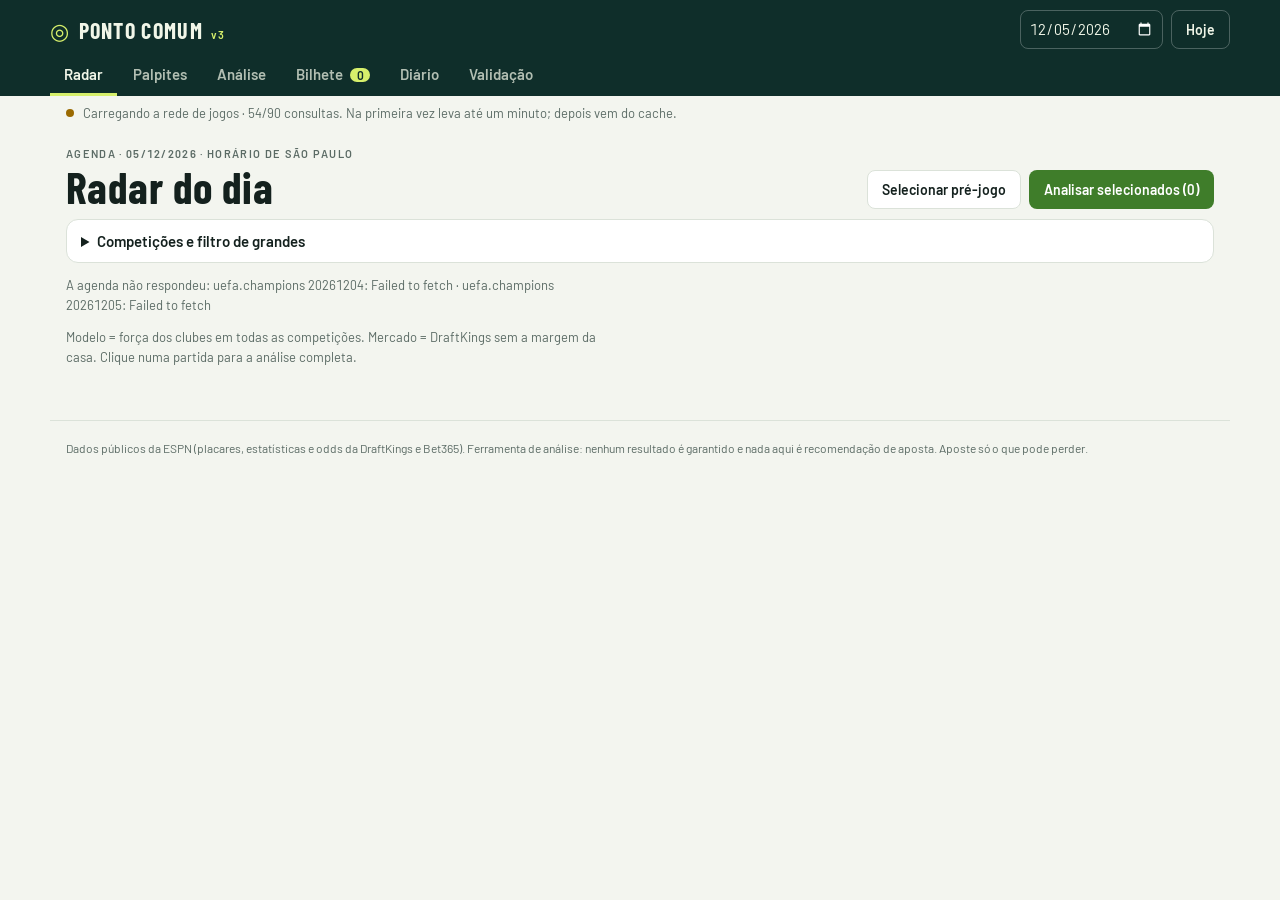
==== commit e10c7ca3: "Valor contra a Pinnacle desligado: perdeu em 2025/26 e 2026/27 e a fonte não tem mais Pinnacle; Betf" ====
--- a/ponto-comum-portatil.html
+++ b/ponto-comum-portatil.html
@@ -1052,15 +1052,15 @@
 
   /* Melhores apostas do jogo (sem múltiplas). Calibradas pelo LUCRO num backtest de 18 mil jogos (football-data.co.uk, 8 ligas,
    * 2020–2026; regras escolhidas até 2023/24 e conferidas de 2024/25 em diante, nas odds da Bet365 de antes da rodada):
-   * - Valor: a Bet365/DraftKings paga acima do preço justo da Pinnacle (sem margem), odd 2,60–13, modelo e mercado a até 8 p.p.
-   *   Treino +12,0% (757 apostas), teste +5,9% (255), acerto 27,5%, odd média 4,21. Por temporada: +0, +11, +5, +33, +22 e −29%
-   *   (2025/26): a vantagem oscila e pode estar sumindo. Só aparece quando há odds da Pinnacle para o jogo.
+   * - Valor (DESLIGADO): Bet365 acima do preço justo da Pinnacle, odd 2,60–13. Lucrou até 2024/25 (+0, +11, +5, +33, +22%), mas
+   *   perdeu em 2025/26 (−29%) e 2026/27 (−17%), e a football-data deixou de receber odds da Pinnacle. A bolsa da Betfair, testada
+   *   como substituta, não é afiada antes da rodada. Fica desligado (regra.valor = null) até haver fonte e evidência recentes.
    * - Principal: nos seus mercados, a linha de maior chance (média de modelo e mercado) com chance ≥ 50%, odd ≥ 1,35 e modelo e
    *   mercado a até 5 p.p. Teste −4,3% na Bet365 e −1,4% pegando a melhor odd do mercado (é a margem da casa).
    * - Odd maior: outro mercado, odd 1,70–2,60, a até 5 p.p. e modelo não abaixo do mercado. Teste −3,3% (Bet365), −1,4% (melhor odd).
    * - Fora do normal: escanteios, cartões, tempos ou gols de um time bem acima do normal da competição (sem odd na fonte).
    * - Jogador: quem tem mais chance de marcar pelo modelo entre os que têm odd, sem o modelo abaixo do preço justo da casa. */
-  const REGRA_PALPITE = Object.freeze({ oddMin: 1.35, chanceMin: 0.5, chanceMax: 0.92, acordo: 0.05, alt: [1.7, 2.6], valor: { odd: [2.6, 13], acordo: 0.08 }, margemJogador: 1.25 });
+  const REGRA_PALPITE = Object.freeze({ oddMin: 1.35, chanceMin: 0.5, chanceMax: 0.92, acordo: 0.05, alt: [1.7, 2.6], valor: null, margemJogador: 1.25 });
   const PREFERIDOS = l => ['1x2', 'dc', 'tot'].includes(l.mk.t) || (l.mk.t === 'btts' && l.mk.s === 's');
   function palpites(a, regra = REGRA_PALPITE) {
     const cons = l => Number.isFinite(l.pMercado) ? (l.pModelo + l.pMercado) / 2 : l.pModelo;
@@ -1070,7 +1070,7 @@
     const principal = melhor(base.filter(l => acorda(l, regra.acordo) && l.odd >= regra.oddMin && cons(l) >= regra.chanceMin));
     const oddMaior = melhor(base.filter(l => acorda(l, regra.acordo) && l.odd >= regra.alt[0] && l.odd < regra.alt[1] && (!Number.isFinite(l.pMercado) || l.pModelo >= l.pMercado) && (!principal || l.mk.t !== principal.mk.t)));
     const vPin = l => l.oddOutra * l.pPinnacle - 1;
-    const valor = melhor(a.linhas.filter(l => Number.isFinite(l.pPinnacle) && l.oddOutra >= regra.valor.odd[0] && l.oddOutra < regra.valor.odd[1] && vPin(l) >= 0 && acorda(l, regra.valor.acordo)), vPin);
+    const valor = !regra.valor ? null : melhor(a.linhas.filter(l => Number.isFinite(l.pPinnacle) && l.oddOutra >= regra.valor.odd[0] && l.oddOutra < regra.valor.odd[1] && vPin(l) >= 0 && acorda(l, regra.valor.acordo)), vPin);
     const destaque = (a.destaques || []).find(l => l.odd >= 1.3) || null;
     const js = [...((a.jogadores && a.jogadores.casa) || []), ...((a.jogadores && a.jogadores.fora) || [])].filter(j => j.p && j.odd);
     const jogador = js.filter(j => j.p >= 1 / j.odd / regra.margemJogador).sort((x, y) => y.p - x.p)[0] || null;
@@ -1731,7 +1731,7 @@
     el.innerHTML = '<div class="cabeca"><div><p class="sobre">MELHORES APOSTAS POR JOGO · ' + esc(S.dia.split('-').reverse().join('/')) + '</p><h1>Palpites</h1></div><div class="acoes">' + (lista.length ? '<button class="sec" id="copiar-palpites">Copiar palpites</button>' : '') + '</div></div>'
       + '<p class="nota">' + (carregando ? '<span class="pulso"></span> ' + carregando : lista.length ? comPalpite + ' de ' + lista.length + ' jogos com aposta principal. ' : '') + 'Jogos do radar desta data (com o filtro de grandes). Sem múltiplas: cada jogo tem a sua melhor aposta.</p>'
       + (lista.length ? lista.map(cartao).join('') : !carregando ? '<div class="vazio"><h2>Sem jogos</h2><p>Nenhuma partida do radar nesta data. Escolha outra data no topo.</p></div>' : '')
-      + '<details class="filtro"><summary>Como os palpites são escolhidos (e o que deu nos testes)</summary><p class="nota">Backtest de 18 mil jogos de 8 ligas (football-data.co.uk, 2020–2026), com o modelo prevendo semana a semana só com jogos anteriores. Regras escolhidas até 2023/24 e conferidas de 2024/25 em diante, nas odds da Bet365 de antes da rodada. Retorno = lucro ÷ total apostado.</p><ul class="metodo"><li><b>Valor:</b> a Bet365 ou a DraftKings pagam acima do preço justo da Pinnacle (a casa mais afiada, sem a margem), com odd de 2,60 a 13. Treino +12,0%, teste +5,9%, acerto de 27,5% com odd média 4,21: erra muito, mas quando acerta paga mais do que o risco. Atenção: por temporada deu +0, +11, +5, +33, +22 e −29% (2025/26), então a vantagem oscila e pode estar diminuindo. Só aparece quando há odds da Pinnacle para o jogo (ligas europeias, antes da rodada).</li><li><b>Principal:</b> a linha de maior chance nos seus mercados com odd de pelo menos 1,35 e modelo e mercado a até 5 p.p. Acerta cerca de 61%, mas perde 4,3% na Bet365: é a margem da casa. Pegando a melhor odd do mercado, a perda cai para 1,4%.</li><li><b>Odd maior:</b> outro mercado com odd de 1,70 a 2,60. Teste −3,3% na Bet365, −1,4% com a melhor odd.</li><li><b>Odds altas sem valor perdem mais:</b> todas as apostas de odd 8 a 13 renderam −38% no teste; de 13 para cima, −46%. As casas cobram margem maior nas zebras.</li><li><b>Fora do normal e jogador:</b> sem histórico de odds suficiente; o robô está medindo.</li><li>Use a melhor odd que encontrar: em todas as faixas, foi o que mais reduziu a perda.</li></ul></details>';
+      + '<details class="filtro"><summary>Como os palpites são escolhidos (e o que deu nos testes)</summary><p class="nota">Backtest de 18 mil jogos de 8 ligas (football-data.co.uk, 2020–2026), com o modelo prevendo semana a semana só com jogos anteriores. Regras escolhidas até 2023/24 e conferidas de 2024/25 em diante, nas odds da Bet365 de antes da rodada. Retorno = lucro ÷ total apostado.</p><ul class="metodo"><li><b>Principal:</b> a linha de maior chance nos seus mercados com odd de pelo menos 1,35 e modelo e mercado a até 5 p.p. Acerta cerca de 61%, mas perde 4,3% na Bet365: é a margem da casa. Pegando a melhor odd do mercado, a perda cai para 1,4%.</li><li><b>Odd maior:</b> outro mercado com odd de 1,70 a 2,60. Teste −3,3% na Bet365, −1,4% com a melhor odd.</li><li><b>Odds altas sem valor perdem mais:</b> todas as apostas de odd 8 a 13 renderam −38% no teste; de 13 para cima, −46%. As casas cobram margem maior nas zebras.</li><li><b>Fora do normal e jogador:</b> sem histórico de odds suficiente; o robô está medindo.</li><li><b>Por que não há palpite de "valor":</b> a única regra que lucrou no passado (Bet365 pagando acima do preço justo da Pinnacle) deu +22% em 2024/25, mas −25% em 2025/26 e −17% em 2026/27, e a fonte deixou de ter odds da Pinnacle. Os números estão na aba Validação.</li><li>Use a melhor odd que encontrar: em todas as faixas, foi o que mais reduziu a perda. Aposte valores pequenos e iguais: sem vantagem comprovada, aumentar a aposta só aumenta a perda esperada.</li></ul></details>';
   }
 
   /* ---------- Bilhete ---------- */
@@ -1807,8 +1807,8 @@
     return '<h3>Backtest financeiro: ' + b.jogos.toLocaleString('pt-BR') + ' jogos de ' + b.ligas.length + ' ligas</h3><p class="nota">Fonte: ' + esc(b.fonte) + '. O modelo prevê semana a semana só com jogos anteriores. Regras escolhidas nas temporadas até 2023/24 e conferidas de ' + b.periodo.inicioTeste.split('-').reverse().join('/') + ' em diante. Retorno = lucro ÷ total apostado, com 1 unidade por aposta.</p>'
       + '<div class="tabela"><table><thead><tr><th>Teste</th><th class="num">Modelo</th><th class="num">Bet365</th><th class="num">Pinnacle</th></tr></thead><tbody><tr><td>Log loss 1X2 ↓</td><td class="num">' + num(q.teste.logLoss1x2.modelo, 4) + '</td><td class="num">' + num(q.teste.logLoss1x2.bet365, 4) + '</td><td class="num"><b>' + num(q.teste.logLoss1x2.pinnacle, 4) + '</b></td></tr><tr><td>Log loss mais/menos 2,5 ↓</td><td class="num">' + num(q.teste.logLossOver25.modelo, 4) + '</td><td class="num">' + num(q.teste.logLossOver25.bet365, 4) + '</td><td class="num"><b>' + num(q.teste.logLossOver25.pinnacle, 4) + '</b></td></tr></tbody></table></div>'
       + '<h4>Quanto cada faixa de odd rende (todas as apostas da faixa, teste)</h4><div class="tabela"><table><thead><tr><th>Odd</th><th class="num">Apostas</th><th class="num">Acerto</th><th class="num">Preço indica</th><th class="num">Retorno Bet365</th><th class="num">Retorno melhor odd</th><th class="num">Pior sequência</th></tr></thead><tbody>' + faixas + '</tbody></table></div><p class="nota">Odd alta paga mais, mas acerta menos do que o preço indica: a margem das casas é maior nas zebras. Pegar a melhor odd entre as casas é o que mais reduz a perda em todas as faixas.</p>'
-      + (ra ? '<h4>Regras dos palpites (teste, 2024/25 em diante)</h4><div class="tabela"><table><thead><tr><th>Palpite</th><th class="num">Apostas</th><th class="num">Acerto</th><th class="num">Odd média</th><th class="num">Bet365 antes</th><th class="num">Bet365 fechamento</th><th class="num">Melhor odd</th></tr></thead><tbody>' + [['valorPinnacle', 'Valor (contra a Pinnacle)'], ['principal5', 'Principal'], ['oddMaior26', 'Odd maior'], ['principal', 'Principal antiga (8 p.p.)'], ['oddMaior', 'Odd maior antiga (1,70–3,20)']].filter(([k]) => ra[k]).map(([k, n]) => linhaRA(n, ra[k])).join('') + '</tbody></table></div>'
-        + (ra.valorPinnacle && ra.valorPinnacle.porTemporada ? '<p class="nota"><b>Valor, temporada a temporada:</b> ' + Object.entries(ra.valorPinnacle.porTemporada).filter(([, v]) => v.n >= 10).map(([t, v]) => '20' + t.slice(0, 2) + '/' + t.slice(2) + ': ' + sinal(v.retorno) + ' <small>(' + v.n + ')</small>').join(' · ') + '. Oscila muito; o último ano foi negativo.</p>' : '') : '')
+      + (ra ? '<h4>Regras dos palpites (teste, 2024/25 em diante)</h4><div class="tabela"><table><thead><tr><th>Palpite</th><th class="num">Apostas</th><th class="num">Acerto</th><th class="num">Odd média</th><th class="num">Bet365 antes</th><th class="num">Bet365 fechamento</th><th class="num">Melhor odd</th></tr></thead><tbody>' + [['principal5', 'Principal'], ['oddMaior26', 'Odd maior'], ['principal', 'Principal antiga (8 p.p.)'], ['oddMaior', 'Odd maior antiga (1,70–3,20)'], ['valorPinnacle', 'Valor contra a Pinnacle (desligado)'], ['valorBetfair', 'Valor contra a Betfair (não usado)']].filter(([k]) => ra[k]).map(([k, n]) => linhaRA(n, ra[k])).join('') + '</tbody></table></div>'
+        + (ra.valorPinnacle && ra.valorPinnacle.porTemporada ? '<p class="nota"><b>Valor contra a Pinnacle, temporada a temporada:</b> ' + Object.entries(ra.valorPinnacle.porTemporada).filter(([, v]) => v.n >= 10).map(([t, v]) => '20' + t.slice(0, 2) + '/' + t.slice(2) + ': ' + sinal(v.retorno) + ' <small>(' + v.n + ')</small>').join(' · ') + '. Lucrava até 2024/25 e passou a perder; a fonte não tem mais odds da Pinnacle e a bolsa da Betfair (testada como substituta' + (b.qualidade.betfairXpinnacle ? ', log loss ' + num(b.qualidade.betfairXpinnacle.betfair, 4) + ' contra ' + num(b.qualidade.betfairXpinnacle.pinnacle, 4) + ' da Pinnacle' : '') + ') não é afiada antes da rodada. Por isso o palpite de valor está desligado.</p>' : '') : '')
       + (vars ? '<h4>Variantes do modelo (log loss no teste ↓)</h4><div class="tabela"><table><thead><tr><th>Modelo</th><th class="num">1X2</th><th class="num">2,5</th></tr></thead><tbody><tr><td>Atual</td><td class="num">' + num(q.teste.logLoss1x2.modelo, 4) + '</td><td class="num">' + num(q.teste.logLossOver25.modelo, 4) + '</td></tr>' + vars + '</tbody></table></div>' : '');
   }
   function renderValidacao() {
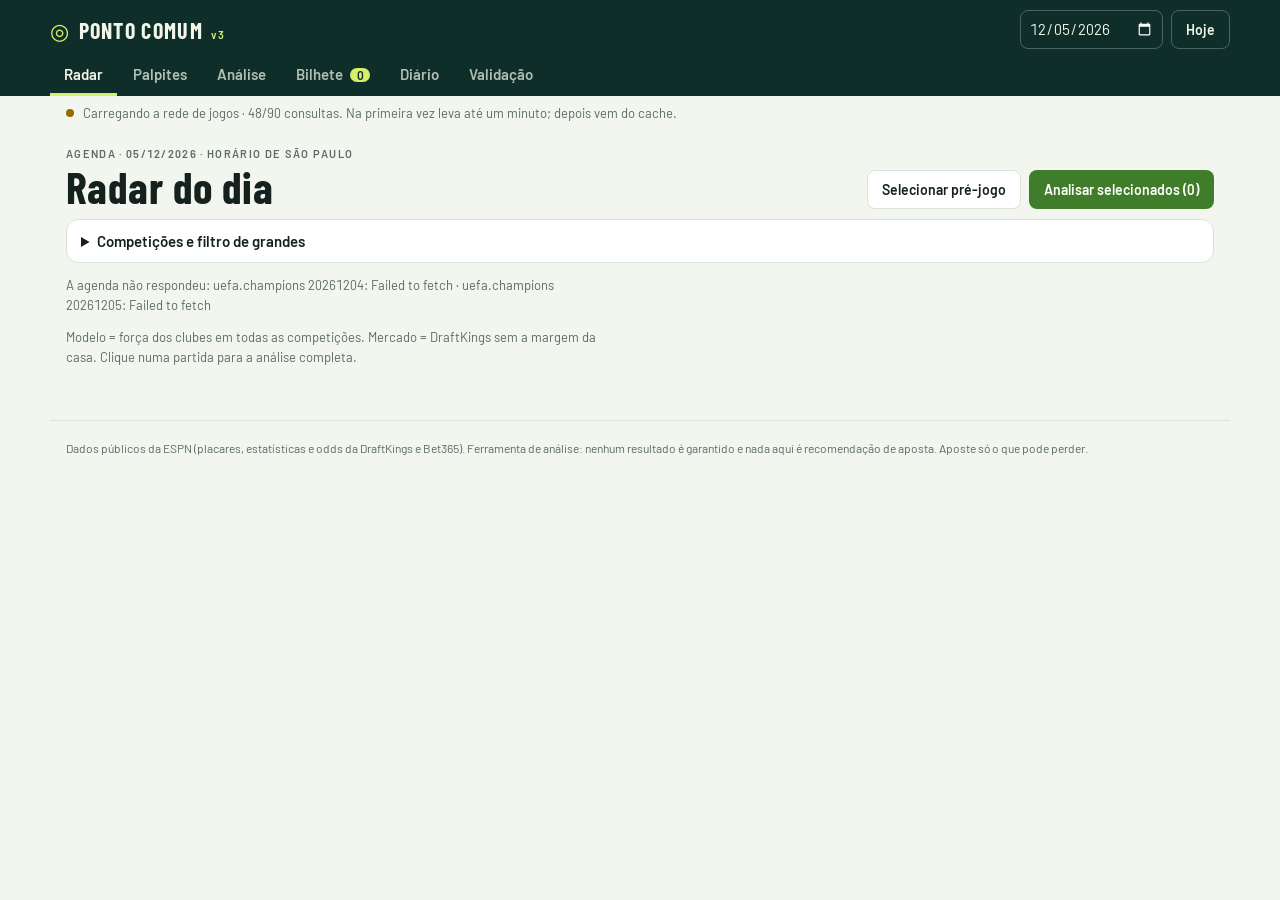
==== commit b2b32b14: "Backtest: apostas recomendadas pelo hub separadas por faixa de odd Co-Authored-By: Claude Opus 5.5 <" ====
--- a/ponto-comum-portatil.html
+++ b/ponto-comum-portatil.html
@@ -1807,6 +1807,7 @@
     return '<h3>Backtest financeiro: ' + b.jogos.toLocaleString('pt-BR') + ' jogos de ' + b.ligas.length + ' ligas</h3><p class="nota">Fonte: ' + esc(b.fonte) + '. O modelo prevê semana a semana só com jogos anteriores. Regras escolhidas nas temporadas até 2023/24 e conferidas de ' + b.periodo.inicioTeste.split('-').reverse().join('/') + ' em diante. Retorno = lucro ÷ total apostado, com 1 unidade por aposta.</p>'
       + '<div class="tabela"><table><thead><tr><th>Teste</th><th class="num">Modelo</th><th class="num">Bet365</th><th class="num">Pinnacle</th></tr></thead><tbody><tr><td>Log loss 1X2 ↓</td><td class="num">' + num(q.teste.logLoss1x2.modelo, 4) + '</td><td class="num">' + num(q.teste.logLoss1x2.bet365, 4) + '</td><td class="num"><b>' + num(q.teste.logLoss1x2.pinnacle, 4) + '</b></td></tr><tr><td>Log loss mais/menos 2,5 ↓</td><td class="num">' + num(q.teste.logLossOver25.modelo, 4) + '</td><td class="num">' + num(q.teste.logLossOver25.bet365, 4) + '</td><td class="num"><b>' + num(q.teste.logLossOver25.pinnacle, 4) + '</b></td></tr></tbody></table></div>'
       + '<h4>Quanto cada faixa de odd rende (todas as apostas da faixa, teste)</h4><div class="tabela"><table><thead><tr><th>Odd</th><th class="num">Apostas</th><th class="num">Acerto</th><th class="num">Preço indica</th><th class="num">Retorno Bet365</th><th class="num">Retorno melhor odd</th><th class="num">Pior sequência</th></tr></thead><tbody>' + faixas + '</tbody></table></div><p class="nota">Odd alta paga mais, mas acerta menos do que o preço indica: a margem das casas é maior nas zebras. Pegar a melhor odd entre as casas é o que mais reduz a perda em todas as faixas.</p>'
+      + (b.palpitesPorFaixa ? '<h4>Só as apostas que o hub recomendaria, por faixa de odd</h4><div class="tabela"><table><thead><tr><th>Odd</th><th class="num">Apostas (teste)</th><th class="num">Acerto</th><th class="num">Preço indica</th><th class="num">Retorno treino</th><th class="num">Retorno teste</th><th class="num">Sem filtro (teste)</th></tr></thead><tbody>' + b.palpitesPorFaixa.filter(x => x.teste.n).map(x => { const sf = b.faixas.find(f => Math.abs(f.de - x.de) < 1e-9 || (x.de >= f.de && x.de < f.ate)); return '<tr><td class="nw">' + num(x.de) + '–' + num(x.ate) + '</td><td class="num">' + x.teste.n.toLocaleString('pt-BR') + '</td><td class="num">' + pct(x.teste.acerto, 1) + '</td><td class="num">' + pct(x.teste.chanceImplicita, 1) + '</td><td class="num">' + ret(x.treino) + '</td><td class="num">' + ret(x.teste) + '</td><td class="num">' + (sf && Math.abs(sf.de - x.de) < 1e-9 ? ret(sf.tudo.teste) : '—') + '</td></tr>'; }).join('') + '</tbody></table></div><p class="nota">Palpite principal e odd maior, uma aposta por tipo e por jogo, na odd da Bet365 de antes da rodada. O filtro do hub melhora 1 a 2 p.p. nas odds de 1,60 a 2,60, mas não chega a lucro.</p>' : '')
       + (ra ? '<h4>Regras dos palpites (teste, 2024/25 em diante)</h4><div class="tabela"><table><thead><tr><th>Palpite</th><th class="num">Apostas</th><th class="num">Acerto</th><th class="num">Odd média</th><th class="num">Bet365 antes</th><th class="num">Bet365 fechamento</th><th class="num">Melhor odd</th></tr></thead><tbody>' + [['principal5', 'Principal'], ['oddMaior26', 'Odd maior'], ['principal', 'Principal antiga (8 p.p.)'], ['oddMaior', 'Odd maior antiga (1,70–3,20)'], ['valorPinnacle', 'Valor contra a Pinnacle (desligado)'], ['valorBetfair', 'Valor contra a Betfair (não usado)']].filter(([k]) => ra[k]).map(([k, n]) => linhaRA(n, ra[k])).join('') + '</tbody></table></div>'
         + (ra.valorPinnacle && ra.valorPinnacle.porTemporada ? '<p class="nota"><b>Valor contra a Pinnacle, temporada a temporada:</b> ' + Object.entries(ra.valorPinnacle.porTemporada).filter(([, v]) => v.n >= 10).map(([t, v]) => '20' + t.slice(0, 2) + '/' + t.slice(2) + ': ' + sinal(v.retorno) + ' <small>(' + v.n + ')</small>').join(' · ') + '. Lucrava até 2024/25 e passou a perder; a fonte não tem mais odds da Pinnacle e a bolsa da Betfair (testada como substituta' + (b.qualidade.betfairXpinnacle ? ', log loss ' + num(b.qualidade.betfairXpinnacle.betfair, 4) + ' contra ' + num(b.qualidade.betfairXpinnacle.pinnacle, 4) + ' da Pinnacle' : '') + ') não é afiada antes da rodada. Por isso o palpite de valor está desligado.</p>' : '') : '')
       + (vars ? '<h4>Variantes do modelo (log loss no teste ↓)</h4><div class="tabela"><table><thead><tr><th>Modelo</th><th class="num">1X2</th><th class="num">2,5</th></tr></thead><tbody><tr><td>Atual</td><td class="num">' + num(q.teste.logLoss1x2.modelo, 4) + '</td><td class="num">' + num(q.teste.logLossOver25.modelo, 4) + '</td></tr>' + vars + '</tbody></table></div>' : '');
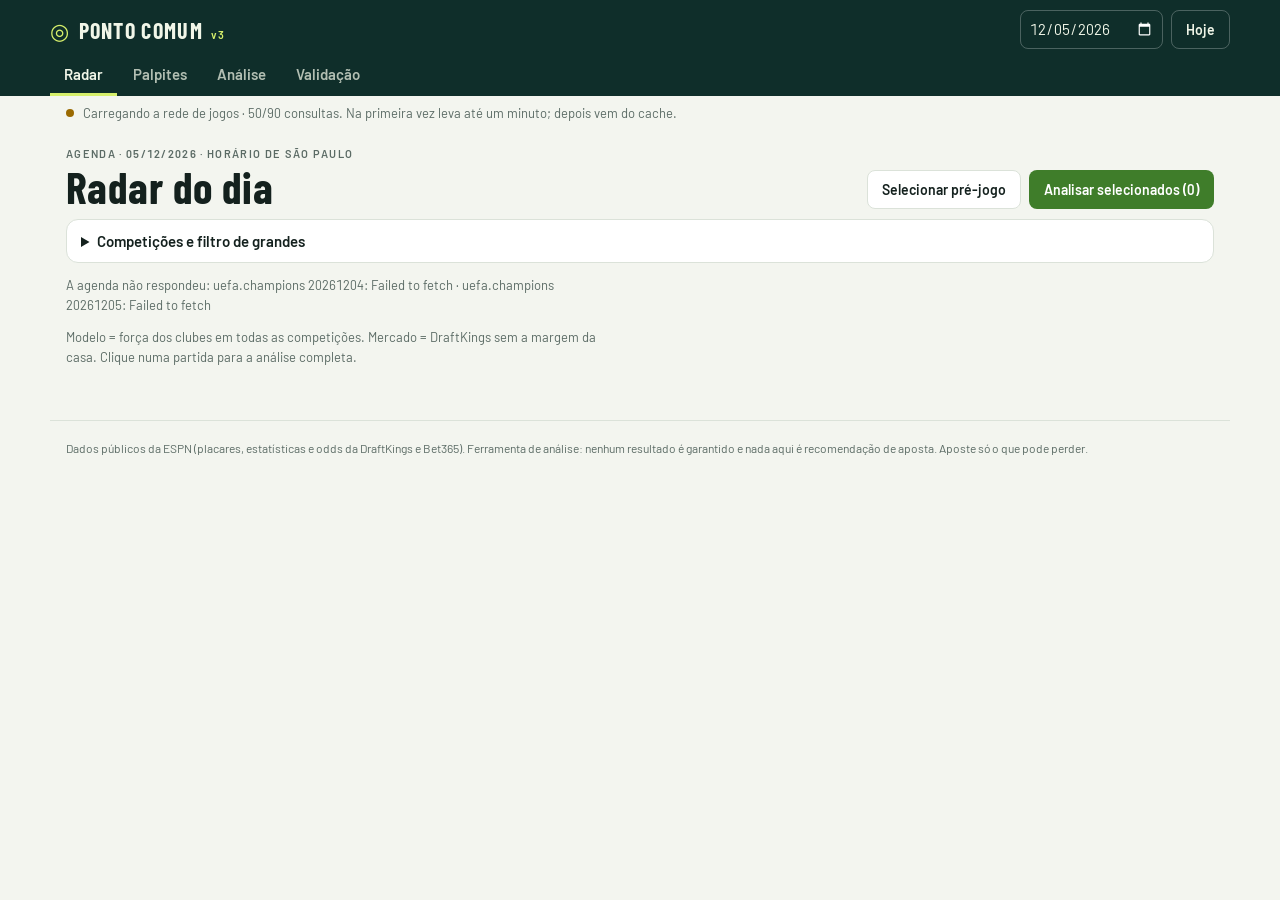
==== commit 86be9f1e: "Sem bilhete e diário no app: só o robô registra o histórico dos palpites - Abas Bilhete e Diário rem" ====
--- a/ponto-comum-portatil.html
+++ b/ponto-comum-portatil.html
@@ -4,7 +4,7 @@
   <meta charset="utf-8">
   <meta name="viewport" content="width=device-width, initial-scale=1, viewport-fit=cover">
   <title>Ponto Comum</title>
-  <meta name="description" content="Análise de futebol pré-jogo: modelo de força dos clubes, comparação com o mercado, odd sugerida, melhores apostas por jogo e diário de apostas.">
+  <meta name="description" content="Análise de futebol pré-jogo: modelo de força dos clubes, comparação com o mercado, odd sugerida, melhores apostas por jogo e histórico dos palpites.">
   <link rel="icon" href="data:image/svg+xml,%3Csvg xmlns='http://www.w3.org/2000/svg' viewBox='0 0 64 64'%3E%3Crect width='64' height='64' rx='16' fill='%230f2e2a'/%3E%3Ccircle cx='32' cy='32' r='17' stroke='%23d6ef6b' stroke-width='5' fill='none'/%3E%3Ccircle cx='32' cy='32' r='5' fill='%23d6ef6b'/%3E%3C/svg%3E">
   <link rel="preconnect" href="https://fonts.googleapis.com">
   <link rel="preconnect" href="https://fonts.gstatic.com" crossorigin>
@@ -1082,200 +1082,6 @@
 })(typeof globalThis !== 'undefined' ? globalThis : window);
 
 </script>
-  <script>/* js/bilhete.js */
-/* Ponto Comum v3 · bilhete.js
- * Você escolhe as linhas; o bilhete já traz a odd sugerida de cada uma (editável) e calcula a chance conjunta
- * pelo modelo e pelo mercado, a odd combinada e o valor esperado.
- * Mesmo jogo: chance pela interseção dos placares; a odd do bloco é estimada como a de um "criar aposta".
- * Serve para registrar o que você apostou de fato (simples ou múltipla). Os palpites por jogo ficam na análise e na aba Palpites.
- */
-(function (G) {
-  'use strict';
-  const M = () => G.PCModelo;
-  const CHAVE = 'pc3-bilhete', MARGEM_CRIAR_APOSTA = 0.10;
-  const ler = () => { try { const v = JSON.parse(localStorage.getItem(CHAVE) || '[]'); return Array.isArray(v) ? v : []; } catch { return []; } };
-  const gravar = pernas => { try { localStorage.setItem(CHAVE, JSON.stringify(pernas)); } catch { /* bilhete só nesta aba */ } };
-  let pernas = ler();
-
-  function deLinha(a, l, nivel = null) {
-    return { id: a.m.id + '|' + l.chave, jogoId: a.m.id, comp: a.m.comp, jogo: a.m.hn + ' × ' + a.m.an, inicio: a.m.date, mk: l.mk, rotulo: l.rotulo, familia: l.familia,
-      p: l.p, pModelo: l.pModelo, pMercado: l.pMercado, odd: l.odd, oddTipo: l.oddTipo, oddManual: null, nivel, adicionadaEm: new Date().toISOString() };
-  }
-  function adicionar(a, l) { const p = deLinha(a, l); if (!pernas.some(x => x.id === p.id)) { pernas.push(p); gravar(pernas); } return pernas.slice(); }
-  function remover(id) { pernas = pernas.filter(p => p.id !== id); gravar(pernas); return pernas.slice(); }
-  function limpar() { pernas = []; gravar(pernas); return []; }
-  function definirOdd(id, odd) { const p = pernas.find(x => x.id === id); if (p) { p.oddManual = Number.isFinite(odd) && odd > 1 ? odd : null; gravar(pernas); } return pernas.slice(); }
-  function substituir(lista) { pernas = lista.map(p => Object.assign({}, p)); gravar(pernas); return pernas.slice(); }
-  const lista = () => pernas.slice();
-  const oddDe = p => p.oddManual || p.odd || null;
-  const produto = xs => xs.reduce((s, v) => s * v, 1);
-
-  /* analises: Map(jogoId → análise atual), usada para a dependência entre linhas do mesmo jogo. */
-  function avaliar(lst = pernas, analises = new Map()) {
-    const grupos = new Map(); for (const p of lst) { let g = grupos.get(p.jogoId); if (!g) grupos.set(p.jogoId, g = []); g.push(p); }
-    let pMod = 1, pMer = 1, mercadoCompleto = true, odd = 1, oddCompleta = true, estimada = false; const avisos = [], blocos = [];
-    for (const [jogoId, g] of grupos) {
-      const a = analises.get(jogoId), placar = g.filter(p => M().doPlacar(p.mk)), outras = g.filter(p => !M().doPlacar(p.mk));
-      let bMod = 1, bMer = 1, bOdd = 1, blocoMer = true;
-      if (placar.length > 1 && a) {
-        const rho = Number.isFinite(a.rho) ? a.rho : -0.03, MM = M().matriz(a.lh, a.la, rho), mks = placar.map(p => p.mk), jm = M().probConjunta(MM, mks), margM = mks.map(mk => M().prob(MM, mk));
-        if (jm < 1e-6) avisos.push({ nivel: 'erro', texto: a.m.hn + ' × ' + a.m.an + ': as seleções se contradizem (nenhum placar satisfaz todas).' });
-        else if (Math.abs(jm - Math.min(...margM)) < 1e-6) avisos.push({ nivel: 'aviso', texto: a.m.hn + ' × ' + a.m.an + ': uma seleção já implica a outra; a perna extra não muda a chance.' });
-        bMod = jm;
-        if (a.ref && placar.every(p => Number.isFinite(p.pMercado))) { const MR = M().matriz(a.ref.lh, a.ref.la, rho), jr = M().probConjunta(MR, mks), fator = jr / produto(mks.map(mk => M().prob(MR, mk))); bMer = jr < 1e-6 ? 0 : Math.min(fator * produto(placar.map(p => p.pMercado)), ...placar.map(p => p.pMercado)); }
-        else blocoMer = false;
-        const pOdd = blocoMer ? bMer : bMod; bOdd = pOdd > 0 ? 1 / (pOdd * (1 + MARGEM_CRIAR_APOSTA)) : null; estimada = true;
-        avisos.push({ nivel: 'info', texto: a.m.hn + ' × ' + a.m.an + ': pernas do mesmo jogo têm odd própria na casa ("criar aposta"); a odd deste bloco (' + (bOdd ? bOdd.toFixed(2).replace('.', ',') : '—') + ') é estimada pela chance conjunta com margem de 10%.' });
-      } else {
-        for (const p of placar) { bMod *= p.pModelo ?? p.p; if (Number.isFinite(p.pMercado)) bMer *= p.pMercado; else blocoMer = false; const o = oddDe(p); if (o) bOdd *= o; else oddCompleta = false; }
-        if (placar.length > 1) avisos.push({ nivel: 'aviso', texto: g[0].jogo + ': análise do jogo indisponível; pernas multiplicadas como se fossem independentes.' });
-      }
-      for (const p of outras) { bMod *= p.pModelo ?? p.p; if (Number.isFinite(p.pMercado)) bMer *= p.pMercado; else blocoMer = false; const o = oddDe(p); if (o && bOdd) bOdd *= o; else oddCompleta = false; }
-      if (outras.length && g.length > 1) avisos.push({ nivel: 'info', texto: g[0].jogo + ': escanteios, cartões e tempos entram como independentes dos gols do mesmo jogo (aproximação).' });
-      if (!bOdd) oddCompleta = false;
-      pMod *= bMod; if (blocoMer) pMer *= bMer; else mercadoCompleto = false; if (bOdd) odd *= bOdd;
-      blocos.push({ jogoId, jogo: g[0].jogo, pernas: g, pModelo: bMod, pMercado: blocoMer ? bMer : null, odd: bOdd });
-    }
-    if (grupos.size > 1) avisos.push({ nivel: 'info', texto: 'Entre jogos diferentes, as chances são multiplicadas (independência).' });
-    const estimadas = lst.filter(p => !p.oddManual && p.oddTipo && p.oddTipo !== 'cotada').length;
-    if (estimadas) avisos.push({ nivel: 'info', texto: estimadas + ' perna(s) com odd estimada (sem cotação na fonte). Confira e corrija com a odd da sua casa, se quiser.' });
-    const divergentes = lst.filter(p => Number.isFinite(p.pMercado) && Math.abs((p.pModelo ?? p.p) - p.pMercado) > 0.08);
-    if (divergentes.length) avisos.push({ nivel: 'aviso', texto: divergentes.length + ' perna(s) em que modelo e mercado divergem mais de 8 p.p.: ' + divergentes.map(p => p.rotulo).join('; ') + '. Nos testes, nessas divergências o mercado acertou mais.' });
-    const oddT = lst.length && oddCompleta ? odd : null, pM = lst.length ? pMod : null, pK = lst.length && mercadoCompleto ? pMer : null;
-    return { n: lst.length, jogos: grupos.size, pModelo: pM, pMercado: pK, odd: oddT, oddEstimada: estimada, justa: pM ? 1 / pM : null,
-      ev: oddT && pM ? pM * oddT - 1 : null, evMercado: oddT && pK ? pK * oddT - 1 : null, blocos, avisos };
-  }
-
-  G.PCBilhete = Object.freeze({ lista, adicionar, remover, limpar, definirOdd, substituir, avaliar, oddDe, deLinha });
-})(typeof globalThis !== 'undefined' ? globalThis : window);
-
-</script>
-  <script>/* js/diario.js */
-/* Ponto Comum v3 · diario.js
- * Diário de previsões e apostas. Grava as linhas principais antes do jogo, apura pelo placar da ESPN,
- * mede a calibração (modelo e mercado) e o CLV (odd da DraftKings na captura ÷ odd de fechamento − 1).
- * Apostas reais: valor, odd que você pegou, nível (segura, média, arriscada, bingo) e lucro.
- * Fica no IndexedDB deste navegador; exporte para levar a outro.
- */
-(function (G) {
-  'use strict';
-  const R = () => G.PCRede, M = () => G.PCModelo, K = () => G.PCMercado;
-  const PRINCIPAIS = [{ t: '1x2', s: 'h' }, { t: '1x2', s: 'd' }, { t: '1x2', s: 'a' }, { t: 'dc', s: '1x' }, { t: 'dc', s: 'x2' }, { t: 'dc', s: '12' }, { t: 'btts', s: 's' }, { t: 'btts', s: 'n' },
-    { t: 'tot', s: 'o', l: 1.5 }, { t: 'tot', s: 'u', l: 1.5 }, { t: 'tot', s: 'o', l: 2.5 }, { t: 'tot', s: 'u', l: 2.5 }, { t: 'tot', s: 'o', l: 3.5 }, { t: 'tot', s: 'u', l: 3.5 },
-    { t: 't1', s: 'o', l: 0.5 }, { t: 't2', s: 'o', l: 0.5 }, { t: 'pg', s: 'h' }, { t: 'pg', s: 'a' }, { t: 'esc', s: 'o', l: 9.5 }, { t: 'car', s: 'o', l: 4.5 }];
-  const chavesPrincipais = new Set(PRINCIPAIS.map(mk => K().chave(mk)));
-
-  async function todos() { return (await R().kv.all('diario')).map(([, v]) => v).sort((a, b) => Date.parse(b.inicio) - Date.parse(a.inicio)); }
-  const salvar = r => R().kv.put('diario', r.id, r);
-
-  /* Linhas principais de uma análise pré-jogo. A primeira captura guarda a odd da DraftKings para o CLV. */
-  async function capturar(a) {
-    if (a.iniciado) return 0; let n = 0; const agora = new Date().toISOString();
-    for (const l of a.linhas) {
-      if (!chavesPrincipais.has(l.chave)) continue;
-      const id = 'p|' + a.m.id + '|' + l.chave, velho = await R().kv.get('diario', id);
-      const dk = (a.cotacoes || []).find(q => /draftkings/i.test(q.casa) && K().chave(q.mk) === l.chave);
-      const r = Object.assign({}, velho || {}, { id, tipo: 'previsao', jogoId: a.m.id, comp: a.m.comp, inicio: a.m.date, casaNome: a.m.hn, foraNome: a.m.an, mk: l.mk, chave: l.chave, familia: l.familia, rotulo: l.rotulo,
-        p: l.pModelo, pModelo: l.pModelo, pMercado: l.pMercado, odd: l.odd, oddTipo: l.oddTipo, atualizadoEm: agora,
-        primeiraEm: velho ? velho.primeiraEm : agora, oddDK: velho && velho.oddDK ? velho.oddDK : (dk ? dk.odd : null), versaoModelo: '3' });
-      await salvar(r); n++;
-    }
-    return n;
-  }
-  /* Bilhete salvo: modo 'aposta' (valor e odd que você pegou) ou 'acompanhar'. */
-  async function salvarBilhete(pernas, av, { modo = 'acompanhar', valor = null, oddPega = null, nivel = null } = {}) {
-    const agora = new Date().toISOString(), id = 'b|' + Date.now().toString(36);
-    const r = { id, tipo: 'bilhete', modo, nivel: nivel || pernas.find(p => p.nivel)?.nivel || null, valor: Number.isFinite(valor) && valor > 0 ? valor : null, criadoEm: agora, inicio: pernas.map(p => p.inicio).sort()[0],
-      pernas: pernas.map(p => ({ jogoId: p.jogoId, comp: p.comp, jogo: p.jogo, inicio: p.inicio, mk: p.mk, rotulo: p.rotulo, p: p.pModelo ?? p.p, pMercado: p.pMercado ?? null, odd: G.PCBilhete.oddDe(p), oddTipo: p.oddManual ? 'informada' : p.oddTipo })),
-      pModelo: av.pModelo, pMercado: av.pMercado, oddSugerida: av.odd, odd: Number.isFinite(oddPega) && oddPega > 1 ? oddPega : av.odd, ev: av.ev };
-    await salvar(r); return r;
-  }
-  async function remover(id) { await R().kv.del('diario', id); }
-
-  function liquidar(mk, j) {
-    const t = mk.t;
-    if (M().doPlacar(mk)) return j.hg == null ? null : M().vence(mk, j.hg, j.ag) ? 1 : 0;
-    if (t === 't1' || t === 't2' || t === 'tmg') {
-      if (j.h1 == null || j.hg == null) return null; const g1 = j.h1 + j.a1, g2 = j.hg + j.ag - g1;
-      if (t === 'tmg') return (mk.s === '1' ? g1 > g2 : mk.s === '2' ? g2 > g1 : g1 === g2) ? 1 : 0;
-      const g = t === 't1' ? g1 : g2; return (mk.s === 'o' ? g > mk.l : g < mk.l) ? 1 : 0;
-    }
-    if (t === 'pg') return j.pg == null ? null : j.pg === mk.s ? 1 : 0;
-    const par = t.startsWith('esc') ? [j.hc, j.ac] : t.startsWith('car') ? [j.hy == null ? null : j.hy + (j.hr || 0), j.ay == null ? null : j.ay + (j.ar || 0)] : null;
-    if (!par || par[0] == null || par[1] == null) return null;
-    const v = t === 'esc' || t === 'car' ? par[0] + par[1] : mk.s[0] === 'h' ? par[0] : par[1], over = t === 'esc' || t === 'car' ? mk.s === 'o' : mk.s[1] === 'o';
-    return (over ? v > mk.l : v < mk.l) ? 1 : 0;
-  }
-
-  /* Apura o que já terminou. resultados: Map(jogoId → jogo da rede). Busca o fechamento da DraftKings para o CLV. */
-  async function apurar(resultados, { onProgress = () => {} } = {}) {
-    const lista = await todos(), agora = Date.now(); let apurados = 0, clv = 0;
-    const pend = lista.filter(r => !r.apurado && Date.parse(r.inicio) + 2.5 * 3600e3 < agora), fechamento = new Map();
-    for (const [i, r] of pend.entries()) {
-      onProgress(i + 1, pend.length);
-      if (r.tipo === 'previsao') {
-        const j = resultados.get(r.jogoId); if (!j || !j.done) continue;
-        const y = liquidar(r.mk, j); if (y === null) { r.apurado = 'sem-dado'; await salvar(r); continue; }
-        r.resultado = y; r.placar = [j.hg, j.ag]; r.apurado = new Date().toISOString();
-        if ((r.mk.t === '1x2' || r.mk.t === 'tot') && r.oddDK) {
-          if (!fechamento.has(r.jogoId)) { try { fechamento.set(r.jogoId, await R().carregarOddsFechamento(j)); } catch { fechamento.set(r.jogoId, null); } }
-          const f = fechamento.get(r.jogoId), fc = f && f.fechamento;
-          if (fc) { const o = r.mk.t === '1x2' ? fc[r.mk.s] : (fc.linha === r.mk.l ? (r.mk.s === 'o' ? fc.over : fc.under) : null); if (o) { r.oddFechamento = o; r.clv = r.oddDK / o - 1; clv++; } }
-        }
-        await salvar(r); apurados++;
-      } else if (r.tipo === 'bilhete') {
-        let todasOk = true, ganhou = true;
-        for (const p of r.pernas) { const j = resultados.get(p.jogoId); const y = j && j.done ? liquidar(p.mk, j) : null; p.resultado = y; if (y === null) todasOk = false; else if (!y) ganhou = false; }
-        if (!todasOk && ganhou) { await salvar(r); continue; }
-        r.resultado = ganhou && todasOk ? 1 : 0; r.apurado = new Date().toISOString();
-        if (r.modo === 'aposta' && r.valor && r.odd) r.lucro = r.valor * (r.resultado ? r.odd - 1 : -1);
-        await salvar(r); apurados++;
-      }
-    }
-    return { apurados, comClv: clv, pendentes: pend.length - apurados };
-  }
-
-  const L = p => Math.log(Math.min(1 - 1e-9, Math.max(1e-9, p)));
-  function metricas(lista) {
-    const prev = lista.filter(r => r.tipo === 'previsao' && r.apurado && (r.resultado === 0 || r.resultado === 1));
-    const grupo = rs => { const n = rs.length; if (!n) return null; let b = 0, ll = 0, ac = 0, pm = 0, nk = 0, llk = 0;
-      for (const r of rs) { const p = r.pModelo ?? r.p; b += (p - r.resultado) ** 2; ll -= r.resultado ? L(p) : L(1 - p); ac += r.resultado; pm += p; if (Number.isFinite(r.pMercado)) { nk++; llk -= r.resultado ? L(r.pMercado) : L(1 - r.pMercado); } }
-      return { n, previsto: pm / n, aconteceu: ac / n, brier: b / n, logLoss: ll / n, logLossMercado: nk ? llk / nk : null, nMercado: nk }; };
-    const porFamilia = {}; for (const f of ['resultado', 'gols', 'tempos', 'escanteios', 'cartoes']) porFamilia[f] = grupo(prev.filter(r => r.familia === f));
-    const faixas = Array.from({ length: 10 }, (_, i) => { const rs = prev.filter(r => Math.min(9, Math.floor((r.pModelo ?? r.p) * 10)) === i); return rs.length ? { de: i / 10, ate: (i + 1) / 10, n: rs.length, previsto: rs.reduce((s, r) => s + (r.pModelo ?? r.p), 0) / rs.length, aconteceu: rs.reduce((s, r) => s + r.resultado, 0) / rs.length } : null; }).filter(Boolean);
-    const comClv = prev.filter(r => Number.isFinite(r.clv)), bil = lista.filter(r => r.tipo === 'bilhete'), apostas = bil.filter(r => r.modo === 'aposta');
-    const porNivel = {}; for (const r of apostas) { const k = r.nivel || 'manual', x = porNivel[k] || (porNivel[k] = { apostas: 0, apuradas: 0, ganhas: 0, investido: 0, lucro: 0 }); x.apostas++; if (r.apurado) { x.apuradas++; x.ganhas += r.resultado ? 1 : 0; x.investido += r.valor || 0; x.lucro += r.lucro || 0; } }
-    const apuradas = apostas.filter(r => r.apurado), investido = apuradas.reduce((s, r) => s + (r.valor || 0), 0), lucro = apuradas.reduce((s, r) => s + (r.lucro || 0), 0);
-    return { total: lista.length, previsoes: lista.filter(r => r.tipo === 'previsao').length, apuradas: prev.length, porFamilia, faixas,
-      clv: comClv.length ? { n: comClv.length, medio: comClv.reduce((s, r) => s + r.clv, 0) / comClv.length, positivos: comClv.filter(r => r.clv > 0).length } : null,
-      bilhetes: { total: bil.length, acompanhados: bil.filter(r => r.modo !== 'aposta').length, apostas: apostas.length, apuradas: apuradas.length, ganhas: apuradas.filter(r => r.resultado).length, pendentes: apostas.length - apuradas.length, investido, lucro, roi: investido ? lucro / investido : null, porNivel } };
-  }
-
-  /* Revisão jogo a jogo: o que o hub disse (as linhas preferidas mais prováveis entre 55% e 88%) e o que aconteceu. */
-  function revisao(lista, { max = 40 } = {}) {
-    const porJogo = new Map();
-    for (const r of lista) if (r.tipo === 'previsao' && r.apurado && (r.resultado === 0 || r.resultado === 1)) { let g = porJogo.get(r.jogoId); if (!g) porJogo.set(r.jogoId, g = []); g.push(r); }
-    return [...porJogo.values()].map(rs => {
-      const r0 = rs[0], pref = rs.filter(r => ['1x2', 'dc', 'btts', 'tot'].includes(r.mk.t) && !(r.mk.t === 'btts' && r.mk.s === 'n') && (r.pModelo ?? r.p) >= 0.55 && (r.pModelo ?? r.p) <= 0.88);
-      const porTipo = new Map(); for (const r of pref.sort((x, y) => (y.pModelo ?? y.p) - (x.pModelo ?? x.p))) if (!porTipo.has(r.mk.t)) porTipo.set(r.mk.t, r);
-      const ditas = [...porTipo.values()], x12 = ['h', 'd', 'a'].map(s => rs.find(r => r.mk.t === '1x2' && r.mk.s === s)).filter(Boolean);
-      const fav = x12.length === 3 ? x12.reduce((b, r) => ((r.pModelo ?? r.p) > (b.pModelo ?? b.p) ? r : b)) : null;
-      return { jogoId: r0.jogoId, jogo: r0.casaNome + ' × ' + r0.foraNome, inicio: r0.inicio, comp: r0.comp, placar: r0.placar, ditas, acertos: ditas.filter(r => r.resultado).length,
-        favorito: fav ? { rotulo: fav.rotulo, p: fav.pModelo ?? fav.p, pMercado: fav.pMercado, aconteceu: fav.resultado } : null };
-    }).sort((a, b) => Date.parse(b.inicio) - Date.parse(a.inicio)).slice(0, max);
-  }
-
-  async function exportar() { return JSON.stringify({ formato: 'ponto-comum-diario', versao: 3, exportadoEm: new Date().toISOString(), registros: await todos() }, null, 1); }
-  async function importar(texto) {
-    const d = JSON.parse(texto); if (!d || d.formato !== 'ponto-comum-diario' || !Array.isArray(d.registros)) throw new Error('Arquivo não é um diário do Ponto Comum.');
-    let n = 0; for (const r of d.registros) { if (!r || typeof r.id !== 'string' || !/^[pb]\|/.test(r.id) || !r.inicio) continue; if (!(await R().kv.get('diario', r.id))) { await salvar(Object.assign({}, r, { importado: true })); n++; } }
-    return n;
-  }
-
-  G.PCDiario = Object.freeze({ PRINCIPAIS, todos, capturar, salvarBilhete, remover, apurar, metricas, revisao, exportar, importar, liquidar });
-})(typeof globalThis !== 'undefined' ? globalThis : window);
-
-</script>
   <script>/* js/validacao.js */
 /* Ponto Comum v3 · validacao.js
  * Validação semana a semana: para cada semana, ajusta o modelo só com jogos anteriores e prevê a semana.
@@ -1447,15 +1253,15 @@
 
 </script>
   <script>/* js/app.js */
-/* Ponto Comum v3 · app.js — interface. Depende de rede, modelo, mercado, analise, bilhete, diario e validacao. */
+/* Ponto Comum v3 · app.js — interface. Depende de rede, modelo, mercado, analise e validacao. Não registra nada no aparelho:
+ * o histórico dos palpites é gravado pelo robô do repositório (dados/previsoes e dados/revisao.json). */
 (() => {
   'use strict';
-  const R = PCRede, M = PCModelo, K = PCMercado, A = PCAnalise, B = PCBilhete, D = PCDiario, V = PCValidacao;
+  const R = PCRede, M = PCModelo, K = PCMercado, A = PCAnalise, V = PCValidacao;
   const $ = s => document.querySelector(s), $$ = s => [...document.querySelectorAll(s)];
   const esc = v => String(v ?? '').replace(/[&<>"']/g, c => ({ '&': '&amp;', '<': '&lt;', '>': '&gt;', '"': '&quot;', "'": '&#39;' }[c]));
   const pct = (p, d = 0) => Number.isFinite(p) ? (p * 100).toFixed(d).replace('.', ',') + '%' : '—';
   const num = (v, d = 2) => Number.isFinite(v) ? v.toFixed(d).replace('.', ',') : '—';
-  const reais = v => Number.isFinite(v) ? v.toLocaleString('pt-BR', { style: 'currency', currency: 'BRL' }) : '—';
   const sinal = v => Number.isFinite(v) ? (v > 0 ? '+' : v < 0 ? '−' : '') + Math.abs(v * 100).toFixed(1).replace('.', ',') + '%' : '—';
   const hora = iso => new Date(iso).toLocaleTimeString('pt-BR', { timeZone: 'America/Sao_Paulo', hour: '2-digit', minute: '2-digit' });
   const dia = iso => new Date(iso).toLocaleDateString('pt-BR', { timeZone: 'America/Sao_Paulo', day: '2-digit', month: '2-digit' });
@@ -1464,7 +1270,6 @@
   const hojeSP = () => R.dataSP(new Date().toISOString());
   const pausa = () => new Promise(r => setTimeout(r, 0));
   const CHAVE_PREF = 'pc3-preferencias';
-  const NIVEL_NOME = { simples: 'Simples', multipla: 'Múltipla', segura: 'Segura (antigo)', media: 'Média (antigo)', arriscada: 'Arriscada (antigo)', bingo: 'Bingo (antigo)', manual: 'Montado por você' };
   const TIPO_PALPITE = { valor: 'Valor', principal: 'Principal', oddMaior: 'Odd maior', destaque: 'Fora do normal', jogador: 'Jogador marca' };
 
   const S = {
@@ -1531,7 +1336,6 @@
       const [rs] = await Promise.all([R.carregarResumo(m).catch(e => ({ erro: e.message || String(e), cotacoes: [] })), elencosDe(m)]);
       resumo = rs; cot = juntarCotacoes(resumo.cotacoes || [], cot);
       const a = A.analisar(m, ctxAnalise(m, cot, resumo)); S.analises.set(m.id, a);
-      if (!a.iniciado) { const n = await D.capturar(a).catch(() => 0); capturadas += n; }
     }), 3);
     return capturadas;
   }
@@ -1541,13 +1345,12 @@
     navegar('analise'); const el = $('#analise'); el.innerHTML = '<p class="carregando">Analisando ' + lista.length + ' partida(s): odds, elencos e contexto…</p>';
     const capturadas = await analisarLista(lista);
     S.foco = lista[0].id; render();
-    if (capturadas) toast(capturadas + ' previsões registradas no diário antes do jogo.');
   }
 
   /* ---------- Navegação ---------- */
-  const ABAS = ['radar', 'palpites', 'analise', 'bilhete', 'diario', 'validacao'];
+  const ABAS = ['radar', 'palpites', 'analise', 'validacao'];
   function navegar(aba) { if (!ABAS.includes(aba)) aba = 'radar'; S.aba = aba; if (aba === 'palpites') setTimeout(carregarPalpites, 0); $$('.vista').forEach(v => { v.hidden = v.id !== aba; }); $$('[data-aba]').forEach(a => a.classList.toggle('ativa', a.dataset.aba === aba)); if (location.hash.slice(1) !== aba) history.replaceState(null, '', '#' + aba); render(); }
-  function render() { renderStatus(); $('#n-bilhete').textContent = B.lista().length; if (S.aba === 'radar') renderRadar(); else if (S.aba === 'palpites') renderPalpites(); else if (S.aba === 'analise') renderAnalise(); else if (S.aba === 'bilhete') renderBilhete(); else if (S.aba === 'diario') renderDiario(); else renderValidacao(); }
+  function render() { renderStatus(); if (S.aba === 'radar') renderRadar(); else if (S.aba === 'palpites') renderPalpites(); else if (S.aba === 'analise') renderAnalise(); else renderValidacao(); }
 
   function renderStatus() {
     const r = S.rede, el = $('#status-rede'); let t = '';
@@ -1598,14 +1401,14 @@
     return l.oddTipo === 'mercado' ? 'estimada pelo mercado' : 'estimada pelo modelo';
   }
   function linhaTabela(a, l) {
-    const naBilhete = B.lista().some(p => p.id === a.m.id + '|' + l.chave), evCls = l.ev === null || l.oddTipo !== 'cotada' ? '' : l.ev > 0.03 ? 'pos' : l.ev < -0.08 ? 'neg' : '';
+    const evCls = l.ev === null || l.oddTipo !== 'cotada' ? '' : l.ev > 0.03 ? 'pos' : l.ev < -0.08 ? 'neg' : '';
     const faixa = l.faixa ? '<small>' + pct(l.faixa[0]) + '–' + pct(l.faixa[1]) + '</small>' : '';
     const tag = l.concorda === false ? '<span class="tag div">diverge ' + Math.round(Math.abs(l.divergencia) * 100) + ' p.p.</span>' : '';
     return '<tr><td>' + esc(l.rotulo) + tag + '</td><td class="num"><b>' + pct(l.pModelo, 1) + '</b>' + faixa + '</td><td class="num">' + pct(l.pMercado, 1) + '</td>'
       + '<td class="num"><b>' + num(l.odd) + '</b><small>' + tipoOdd(l) + '</small></td><td class="num">' + num(l.justa) + '</td><td class="num ' + evCls + '">' + (l.oddTipo === 'cotada' ? sinal(l.ev) : '<small>só com odd cotada</small>') + '</td>'
-      + '<td><button class="add' + (naBilhete ? ' ja' : '') + '" data-add="' + a.m.id + '|' + esc(l.chave) + '" title="' + (naBilhete ? 'Já está no bilhete' : 'Adicionar ao bilhete') + '">' + (naBilhete ? '✓' : '+') + '</button></td></tr>';
-  }
-  const CAB = '<thead><tr><th>Linha</th><th class="num">Modelo <small>faixa 90%</small></th><th class="num">Mercado</th><th class="num">Odd sugerida</th><th class="num">Odd justa</th><th class="num">Valor (modelo)</th><th></th></tr></thead>';
+      + '</tr>';
+  }
+  const CAB = '<thead><tr><th>Linha</th><th class="num">Modelo <small>faixa 90%</small></th><th class="num">Mercado</th><th class="num">Odd sugerida</th><th class="num">Odd justa</th><th class="num">Valor (modelo)</th></tr></thead>';
   const fortes = a => { const porTipo = new Map(); for (const l of a.linhas.filter(l => ['1x2', 'dc', 'btts', 'tot'].includes(l.mk.t) && !(l.mk.t === 'btts' && l.mk.s === 'n') && l.pModelo >= 0.55 && l.pModelo <= 0.88 && l.concorda !== false).sort((x, y) => Math.abs(x.pModelo - 0.7) - Math.abs(y.pModelo - 0.7))) if (!porTipo.has(l.mk.t)) porTipo.set(l.mk.t, l); return [...porTipo.values()]; };
   function leitura(a) {
     const out = [], ref = a.ref, m = a.m, fc = a.forca.casa, ff = a.forca.fora;
@@ -1636,10 +1439,10 @@
   function linhaPalpite(a, tipo, x) {
     const m = a.m, P = a.palpites;
     if (tipo === 'jogador') return '<li><span class="tipo">' + TIPO_PALPITE[tipo] + '</span><span><b>' + esc(x.nome) + ' marca</b> <small>modelo ' + pct(x.p) + ' · odd ' + num(x.odd) + ' ' + esc(a.jogadores.casaOdds || '') + '</small></span></li>';
-    const ch = P.chance(x), naB = B.lista().some(p => p.id === m.id + '|' + x.chave);
-    if (tipo === 'valor') return '<li class="valor"><span class="tipo">Valor</span><span><b>' + esc(x.rotulo) + '</b> · <b>odd ' + num(x.oddOutra) + '</b> <small>na ' + esc(x.casaOutra || '') + ' · preço justo da Pinnacle ' + num(1 / x.pPinnacle) + ' (' + pct(x.pPinnacle) + ') · ' + sinal(P.valorPin) + ' acima · modelo ' + pct(x.pModelo) + '</small></span><button class="add' + (naB ? ' ja' : '') + '" data-add="' + m.id + '|' + esc(x.chave) + '" title="Adicionar ao bilhete">' + (naB ? '✓' : '+') + '</button></li>';
+    const ch = P.chance(x);
+    if (tipo === 'valor') return '<li class="valor"><span class="tipo">Valor</span><span><b>' + esc(x.rotulo) + '</b> · <b>odd ' + num(x.oddOutra) + '</b> <small>na ' + esc(x.casaOutra || '') + ' · preço justo da Pinnacle ' + num(1 / x.pPinnacle) + ' (' + pct(x.pPinnacle) + ') · ' + sinal(P.valorPin) + ' acima · modelo ' + pct(x.pModelo) + '</small></span></li>';
     const melhor = x.oddTipo === 'cotada' && x.oddMaior && x.oddCasas.length > 1 ? x.oddMaior : x.odd;
-    return '<li><span class="tipo">' + TIPO_PALPITE[tipo] + '</span><span><b>' + esc(x.rotulo) + '</b> · <b>odd ' + num(melhor) + '</b> <small>' + (x.oddTipo === 'cotada' ? (x.oddCasas.length > 1 ? 'melhor odd, na ' + esc(x.casaMaior || '') + ' (média ' + num(x.odd) + ')' : esc(x.oddCasas[0] || '')) : 'odd estimada: confira na sua casa') + ' · chance ' + pct(ch) + ' (modelo ' + pct(x.pModelo) + (Number.isFinite(x.pMercado) ? ', mercado ' + pct(x.pMercado) : ', sem mercado') + ')' + (tipo === 'destaque' && x.pTipico !== null ? ' · normal da competição ' + pct(x.pTipico) : '') + '</small></span><button class="add' + (naB ? ' ja' : '') + '" data-add="' + m.id + '|' + esc(x.chave) + '" title="Adicionar ao bilhete">' + (naB ? '✓' : '+') + '</button></li>';
+    return '<li><span class="tipo">' + TIPO_PALPITE[tipo] + '</span><span><b>' + esc(x.rotulo) + '</b> · <b>odd ' + num(melhor) + '</b> <small>' + (x.oddTipo === 'cotada' ? (x.oddCasas.length > 1 ? 'melhor odd, na ' + esc(x.casaMaior || '') + ' (média ' + num(x.odd) + ')' : esc(x.oddCasas[0] || '')) : 'odd estimada: confira na sua casa') + ' · chance ' + pct(ch) + ' (modelo ' + pct(x.pModelo) + (Number.isFinite(x.pMercado) ? ', mercado ' + pct(x.pMercado) : ', sem mercado') + ')' + (tipo === 'destaque' && x.pTipico !== null ? ' · normal da competição ' + pct(x.pTipico) : '') + '</small></span></li>';
   }
   function blocoPalpites(a) {
     const P = a.palpites; if (!P) return '';
@@ -1663,7 +1466,7 @@
       + dest
       + '<h3>Linhas principais</h3><div class="tabela"><table>' + CAB + '<tbody>' + principais.map(l => linhaTabela(a, l)).join('') + '</tbody></table></div>'
       + '<p class="nota">Odd sugerida: média das casas que cotam a linha; sem cotação, o preço justo (do mercado, ou do modelo) com a margem típica das casas. Valor = chance do modelo × odd − 1, só quando a odd é cotada por uma casa (com odd estimada, o valor só repetiria a diferença entre modelo e mercado). Linhas de gols quase certas (acima de 92%) ficam fora.</p>'
-      + '<details class="contexto"><summary>Outras linhas</summary><div class="fams">' + abas + '</div><div class="tabela"><table>' + CAB + '<tbody>' + (outras.length ? outras.map(l => linhaTabela(a, l)).join('') : '<tr><td colspan="7" class="nota">Sem linhas neste grupo.</td></tr>') + '</tbody></table></div>'
+      + '<details class="contexto"><summary>Outras linhas</summary><div class="fams">' + abas + '</div><div class="tabela"><table>' + CAB + '<tbody>' + (outras.length ? outras.map(l => linhaTabela(a, l)).join('') : '<tr><td colspan="6" class="nota">Sem linhas neste grupo.</td></tr>') + '</tbody></table></div>'
       + '<p class="nota">' + (fam === 'escanteios' && a.escanteios ? 'Média esperada de escanteios: ' + num(a.escanteios.lh, 1) + ' × ' + num(a.escanteios.la, 1) + '. ' : '') + (fam === 'cartoes' && a.cartoes ? 'Média esperada de cartões: ' + num(a.cartoes.lh, 1) + ' × ' + num(a.cartoes.la, 1) + ' (sem o efeito do árbitro). ' : '') + 'Escanteios e cartões não têm odd na fonte; só sobem para "Fora do normal" quando a chance fica bem acima da média da competição.</p></details>'
       + blocoJogadores(a)
       + '<details class="contexto"><summary>Calendário, forma e confrontos</summary><div class="dois">' + blocoCalendario(a, 'casa') + blocoCalendario(a, 'fora') + '</div>'
@@ -1713,7 +1516,7 @@
     if (!S.F) return; const dia = S.dia, jogos = doDiaParaPalpites(), faltam = jogos.filter(m => !S.analises.has(m.id) && !m.done && m.state !== 'in');
     if (S.palpitesDia && S.palpitesDia.dia === dia && !faltam.length) return;
     S.palpitesDia = { dia, carregando: faltam.length }; renderPalpites();
-    if (faltam.length) { const n = await analisarLista(faltam); if (n) toast(n + ' previsões registradas no diário antes do jogo.'); }
+    if (faltam.length) await analisarLista(faltam);
     S.palpitesDia = { dia, carregando: 0 }; renderPalpites();
   }
   function textoPalpites(lista) {
@@ -1734,63 +1537,26 @@
       + '<details class="filtro"><summary>Como os palpites são escolhidos (e o que deu nos testes)</summary><p class="nota">Backtest de 18 mil jogos de 8 ligas (football-data.co.uk, 2020–2026), com o modelo prevendo semana a semana só com jogos anteriores. Regras escolhidas até 2023/24 e conferidas de 2024/25 em diante, nas odds da Bet365 de antes da rodada. Retorno = lucro ÷ total apostado.</p><ul class="metodo"><li><b>Principal:</b> a linha de maior chance nos seus mercados com odd de pelo menos 1,35 e modelo e mercado a até 5 p.p. Acerta cerca de 61%, mas perde 4,3% na Bet365: é a margem da casa. Pegando a melhor odd do mercado, a perda cai para 1,4%.</li><li><b>Odd maior:</b> outro mercado com odd de 1,70 a 2,60. Teste −3,3% na Bet365, −1,4% com a melhor odd.</li><li><b>Odds altas sem valor perdem mais:</b> todas as apostas de odd 8 a 13 renderam −38% no teste; de 13 para cima, −46%. As casas cobram margem maior nas zebras.</li><li><b>Fora do normal e jogador:</b> sem histórico de odds suficiente; o robô está medindo.</li><li><b>Por que não há palpite de "valor":</b> a única regra que lucrou no passado (Bet365 pagando acima do preço justo da Pinnacle) deu +22% em 2024/25, mas −25% em 2025/26 e −17% em 2026/27, e a fonte deixou de ter odds da Pinnacle. Os números estão na aba Validação.</li><li>Use a melhor odd que encontrar: em todas as faixas, foi o que mais reduziu a perda. Aposte valores pequenos e iguais: sem vantagem comprovada, aumentar a aposta só aumenta a perda esperada.</li></ul></details>';
   }
 
-  /* ---------- Bilhete ---------- */
-  const tipoOddPerna = p => p.oddManual ? 'sua odd' : p.oddTipo === 'cotada' ? 'média das casas' : 'estimada';
-  function renderBilhete() {
-    const el = $('#bilhete'); if (!el || S.aba !== 'bilhete') return;
-    const ps = B.lista(), av = B.avaliar(ps, S.analises);
-    const pernas = ps.map(p => '<li><div><b>' + esc(p.rotulo) + '</b><small>' + esc(p.jogo) + ' · ' + diaHora(p.inicio) + '</small><small>modelo ' + pct(p.pModelo ?? p.p, 1) + (Number.isFinite(p.pMercado) ? ' · mercado ' + pct(p.pMercado, 1) : '') + '</small></div>'
-      + '<label class="odd">odd <small>' + tipoOddPerna(p) + '</small><input type="number" step="0.01" min="1.01" inputmode="decimal" id="odd-' + esc(p.id) + '" data-odd="' + esc(p.id) + '" value="' + (B.oddDe(p) ? B.oddDe(p).toFixed(2) : '') + '"></label><button class="rem" data-rem="' + esc(p.id) + '" aria-label="Remover">×</button></li>').join('');
-    el.innerHTML = '<div class="cabeca"><div><p class="sobre">O QUE VOCÊ APOSTOU</p><h1>Bilhete</h1></div><div class="acoes">' + (ps.length ? '<button class="sec" id="limpar-bilhete">Limpar</button>' : '') + '</div></div>'
-      + (ps.length ? '<div class="bilhete"><ul class="pernas">' + pernas + '</ul><div class="totais"><div><span class="sobre">Odd ' + (ps.length > 1 ? 'combinada' : '') + '</span><b>' + (av.odd ? num(av.odd) : '—') + '</b><small>' + (av.oddEstimada ? 'com bloco do mesmo jogo estimado' : 'justa pelo modelo: ' + num(av.justa)) + '</small></div><div><span class="sobre">Chance (modelo)</span><b>' + pct(av.pModelo, 1) + '</b><small>mercado: ' + pct(av.pMercado, 1) + '</small></div><div><span class="sobre">Valor esperado</span><b class="' + (av.ev === null ? '' : av.ev > 0 ? 'pos' : 'neg') + '">' + sinal(av.ev) + '</b><small>modelo · mercado ' + sinal(av.evMercado) + '</small></div></div>'
-        + (av.avisos.length ? '<ul class="avisos">' + av.avisos.map(x => '<li class="' + x.nivel + '">' + esc(x.texto) + '</li>').join('') + '</ul>' : '')
-        + (ps.length > 2 ? '<p class="nota">Cada perna a mais multiplica também a margem da casa: numa múltipla de ' + ps.length + ' pernas, o retorno esperado cai bem mais que numa aposta simples.</p>' : '')
-        + '<div class="salvar"><label>valor <input type="number" id="valor-aposta" min="0" step="0.5" inputmode="decimal" placeholder="R$"></label><label>odd que você pegou <input type="number" id="odd-pega" min="1.01" step="0.01" inputmode="decimal" placeholder="' + (av.odd ? num(av.odd).replace(',', '.') : '') + '"></label><button class="pri" id="registrar-aposta">Registrar aposta</button><button class="sec" id="acompanhar">Só acompanhar</button></div></div>'
-        : '<div class="vazio"><h2>Bilhete vazio</h2><p>Nos Palpites ou na Análise, toque em + ao lado de uma aposta para registrar o que você jogou de fato (simples ou múltipla). A odd vem preenchida; troque pela da sua casa.</p></div>');
-  }
-
-  /* ---------- Diário ---------- */
-  /* Histórico do hub: previsões e bilhetes que o robô registrou antes dos jogos (o mesmo em qualquer aparelho). */
+  /* ---------- Histórico do hub ---------- */
+  /* Palpites que o robô registrou antes dos jogos e conferiu depois (dados/revisao.json). Só leitura. */
   const FAM_NOME = { resultado: 'Resultado (1X2, dupla, handicap)', gols: 'Gols (totais, ambas)', tempos: 'Tempos e 1º gol', escanteios: 'Escanteios', cartoes: 'Cartões' };
   function blocoHistorico() {
-    const r = S.revisao; if (!r || !r.jogos) return r === null ? '' : '<h3>Histórico do hub</h3><p class="nota">O robô começou a registrar as previsões antes dos jogos; o histórico aparece quando os primeiros jogos terminarem.</p>';
+    const r = S.revisao; if (!r || !r.jogos) return r === null ? '' : '<h3>Histórico dos palpites</h3><p class="nota">O robô começou a registrar os palpites antes dos jogos; o histórico aparece quando os primeiros jogos terminarem.</p>';
     const lt = r.leitura || {}, mv = r.movimentoDoMercado || {};
-    const pal = ['valor', 'principal', 'oddMaior', 'destaque', 'jogador'].filter(k => r.palpites && r.palpites[k] && r.palpites[k].n).map(k => { const x = r.palpites[k]; return '<tr><td>' + TIPO_PALPITE[k] + '</td><td class="num">' + x.acertos + '/' + x.n + '</td><td class="num">' + pct(x.acertos / x.n) + '<small>previsto ' + pct(x.previsto) + '</small></td><td class="num">' + (x.oddMedia ? num(x.oddMedia) : '—') + '</td><td class="num ' + (x.retorno > 0 ? 'pos' : x.retorno < 0 ? 'neg' : '') + '">' + (x.retorno !== null && x.retorno !== undefined ? sinal(x.retorno) : '—') + '</td></tr>'; }).join('');
+    const pal = ['valor', 'principal', 'oddMaior', 'destaque', 'jogador'].filter(k => r.palpites && r.palpites[k] && r.palpites[k].n).map(k => { const x = r.palpites[k]; const r2 = v => v !== null && v !== undefined ? '<span class="' + (v > 0 ? 'pos' : v < 0 ? 'neg' : '') + '">' + sinal(v) + '</span>' : '—'; return '<tr><td>' + TIPO_PALPITE[k] + '</td><td class="num">' + x.acertos + '/' + x.n + '</td><td class="num">' + pct(x.acertos / x.n) + '<small>previsto ' + pct(x.previsto) + '</small></td><td class="num">' + (x.oddMedia ? num(x.oddMedia) : '—') + '</td><td class="num">' + r2(x.retorno) + '</td><td class="num">' + r2(x.retornoMelhorOdd) + '</td></tr>'; }).join('');
     const fams = Object.entries(r.porFamilia || {}).map(([f, x]) => '<tr><td>' + (FAM_NOME[f] || f) + '</td><td class="num">' + x.n + '</td><td class="num">' + num(x.llModeloComMercado ?? x.llModelo, 3) + '</td><td class="num">' + (x.llMercado !== null ? '<b>' + num(x.llMercado, 3) + '</b>' : '—') + '</td></tr>').join('');
     const dias = (r.dias || []).slice(0, 14).map(d => {
       const feitos = d.jogos.filter(j => !j.pendente), marca = ok => ok === 1 ? '<span class="pos">✓</span> ' : ok === 0 ? '<span class="neg">✗</span> ' : '· ';
       const jogos = feitos.map(j => '<li><b>' + esc(j.jogo) + '</b> ' + j.placar.join('–') + ' <small>' + esc(nomeComp(j.comp)) + '</small><br>' + (j.palpites && j.palpites.length ? j.palpites.map(x => marca(x.ok) + '<small>' + TIPO_PALPITE[x.tipo] + ':</small> ' + esc(x.rotulo) + (x.odd ? ' <small class="nw">a ' + num(x.odd) + '</small>' : '')).join('<br>') : j.nada ? '<small>nada bom (sem palpite)</small>' : j.leitura && j.leitura.length ? j.leitura.map(l => marca(l.ok) + esc(l.rotulo) + ' <small class="nw">' + pct(l.p) + '</small>').join(' · ') : '<small>sem palpite registrado</small>') + '</li>').join('');
       return '<details class="contexto"><summary>' + d.dia.split('-').reverse().join('/') + ' <small>' + feitos.length + ' jogo(s) apurado(s)</small></summary>' + (jogos ? '<ul class="lista">' + jogos + '</ul>' : '<p class="nota">Jogos ainda não terminaram.</p>') + '</details>';
     }).join('');
-    return '<h3>Histórico do hub</h3><p class="nota">Registrado pelo robô do site antes de cada jogo (o mesmo em qualquer aparelho) e conferido depois. Atualizado às ' + diaHora(r.geradoEm) + '.</p>'
+    return '<h3>Histórico dos palpites</h3><p class="nota">Registrado pelo robô do site na base de dados antes de cada jogo e conferido depois. É a base para recalibrar o modelo. Atualizado às ' + diaHora(r.geradoEm) + '.</p>'
       + '<div class="resumo"><div><span class="sobre">Jogos apurados</span><b>' + r.jogos + '</b></div><div><span class="sobre">Palpite principal</span><b>' + (r.palpites && r.palpites.principal && r.palpites.principal.n ? r.palpites.principal.acertos + '/' + r.palpites.principal.n : '—') + '</b><small>' + (r.palpites && r.palpites.principal && r.palpites.principal.n ? 'esperado ' + num(r.palpites.principal.previsto * r.palpites.principal.n, 1) + ' pela chance' : 'aparece quando os jogos terminarem') + '</small></div>'
       + '<div><span class="sobre">Mercado andou para o lado do modelo</span><b>' + (mv.n ? pct(mv.aFavorDoModelo / mv.n) : '—') + '</b><small>' + (mv.n ? mv.n + ' linhas de 1X2 em que os dois discordavam 3+ p.p. · do registro ao fechamento' : 'aparece com as odds de fechamento') + '</small></div></div>'
-      + (pal ? '<div class="tabela"><table><thead><tr><th>Palpites do robô</th><th class="num">Acertos</th><th class="num">Taxa</th><th class="num">Odd média</th><th class="num">Retorno</th></tr></thead><tbody>' + pal + '</tbody></table></div><p class="nota">Retorno de apostar 1 unidade em cada palpite, na odd registrada antes do jogo. Com poucos jogos, sorte pesa mais que método.</p>' : '')
+      + (pal ? '<div class="tabela"><table><thead><tr><th>Palpites do robô</th><th class="num">Acertos</th><th class="num">Taxa</th><th class="num">Odd média</th><th class="num">Retorno (odd média)</th><th class="num">Retorno (melhor odd)</th></tr></thead><tbody>' + pal + '</tbody></table></div><p class="nota">Retorno de apostar 1 unidade em cada palpite, na odd registrada antes do jogo. Com poucos jogos, sorte pesa mais que método.</p>' : '')
       + (fams ? '<div class="tabela"><table><thead><tr><th>Mercado</th><th class="num">Linhas</th><th class="num">Erro do modelo ↓</th><th class="num">Erro do mercado ↓</th></tr></thead><tbody>' + fams + '</tbody></table></div><p class="nota">Log loss nas linhas registradas que têm preço de mercado (menor é melhor). Escanteios e cartões não têm mercado na fonte.</p>' : '')
       + dias;
   }
-  async function renderDiario() {
-    const el = $('#diario'); if (!el || S.aba !== 'diario') return;
-    const lista = await D.todos(), mt = D.metricas(lista), rev = D.revisao(lista), b = mt.bilhetes;
-    const fam = { resultado: 'Resultado', gols: 'Gols', tempos: 'Tempos', escanteios: 'Escanteios', cartoes: 'Cartões' };
-    const linhasFam = Object.entries(mt.porFamilia).filter(([, g]) => g).map(([f, g]) => '<tr><td>' + fam[f] + '</td><td class="num">' + g.n + '</td><td class="num">' + pct(g.previsto, 1) + '</td><td class="num">' + pct(g.aconteceu, 1) + '</td><td class="num">' + num(g.logLoss, 3) + '</td><td class="num">' + (g.logLossMercado !== null ? num(g.logLossMercado, 3) + '<small>' + g.nMercado + ' linhas</small>' : '—') + '</td></tr>').join('');
-    const faixas = mt.faixas.map(f => '<div class="faixa"><span>' + Math.round(f.de * 100) + '–' + Math.round(f.ate * 100) + '%</span><i style="width:' + (f.aconteceu * 100).toFixed(0) + '%"></i><b>' + pct(f.aconteceu) + '</b><small>' + f.n + '</small></div>').join('');
-    const niveis = Object.entries(b.porNivel).map(([k, x]) => '<tr><td>' + (NIVEL_NOME[k] || k) + '</td><td class="num">' + x.apostas + '</td><td class="num">' + x.ganhas + '/' + x.apuradas + '</td><td class="num">' + reais(x.investido) + '</td><td class="num ' + (x.lucro > 0 ? 'pos' : x.lucro < 0 ? 'neg' : '') + '">' + reais(x.lucro) + '</td><td class="num">' + (x.investido ? sinal(x.lucro / x.investido) : '—') + '</td></tr>').join('');
-    const bilhetes = lista.filter(r => r.tipo === 'bilhete').slice(0, 60).map(r => '<tr><td>' + diaHora(r.inicio) + '</td><td>' + (r.modo === 'aposta' ? '<b>' + (NIVEL_NOME[r.nivel] || 'Aposta') + '</b>' : 'Acompanhado') + ' · ' + r.pernas.length + ' perna(s)<small>' + r.pernas.map(p => (p.resultado === 1 ? '✓ ' : p.resultado === 0 ? '✗ ' : '') + esc(p.rotulo) + ' (' + esc(p.jogo) + ')').join('<br>') + '</small></td>'
-      + '<td class="num">' + num(r.odd) + '<small>chance ' + pct(r.pModelo, 1) + '</small></td><td class="num">' + (r.valor ? reais(r.valor) : '—') + '</td><td>' + (r.apurado ? (r.resultado ? '<b class="pos">ganhou</b>' : '<b class="neg">perdeu</b>') + (Number.isFinite(r.lucro) ? '<small>' + reais(r.lucro) + '</small>' : '') : 'pendente') + '</td><td><button class="rem" data-del="' + esc(r.id) + '" aria-label="Apagar registro">×</button></td></tr>').join('');
-    const revisao = rev.map(g => '<tr><td>' + dia(g.inicio) + '<small>' + esc(nomeComp(g.comp)) + '</small></td><td><b>' + esc(g.jogo) + '</b> ' + (g.placar ? g.placar.join('–') : '') + '</td><td>' + (g.favorito ? (g.favorito.aconteceu ? '✓ ' : '✗ ') + esc(g.favorito.rotulo) + ' <small>modelo ' + pct(g.favorito.p) + (Number.isFinite(g.favorito.pMercado) ? ' · mercado ' + pct(g.favorito.pMercado) : '') + '</small>' : '—') + '</td>'
-      + '<td>' + (g.ditas.length ? g.ditas.map(r => (r.resultado ? '<span class="pos">✓</span> ' : '<span class="neg">✗</span> ') + esc(r.rotulo) + ' <small class="nw">' + pct(r.pModelo ?? r.p) + '</small>').join('<br>') : '<small>nada entre 55% e 88%</small>') + '</td><td class="num">' + (g.ditas.length ? g.acertos + '/' + g.ditas.length : '—') + '</td></tr>').join('');
-    const totDitas = rev.reduce((s, g) => s + g.ditas.length, 0), totAc = rev.reduce((s, g) => s + g.acertos, 0), espDitas = rev.reduce((s, g) => s + g.ditas.reduce((t, r) => t + (r.pModelo ?? r.p), 0), 0);
-    el.innerHTML = '<div class="cabeca"><div><p class="sobre">PREVISÃO → RESULTADO → APRENDIZADO</p><h1>Diário</h1></div><div class="acoes"><button class="pri" id="apurar">Apurar resultados</button><button class="sec" id="exportar">Exportar</button><label class="sec arquivo">Importar<input type="file" id="importar" accept="application/json,.json"></label></div></div>'
-      + '<div class="resumo"><div><span class="sobre">Apostas reais</span><b class="' + (b.lucro > 0 ? 'pos' : b.lucro < 0 ? 'neg' : '') + '">' + reais(b.lucro) + '</b><small>' + b.apostas + ' apostas · ' + b.ganhas + ' ganhas de ' + b.apuradas + ' apuradas · ' + b.pendentes + ' pendentes</small></div><div><span class="sobre">Retorno</span><b>' + (b.roi !== null ? sinal(b.roi) : '—') + '</b><small>investido ' + reais(b.investido) + '</small></div>'
-      + '<div><span class="sobre">O hub acertou</span><b>' + (totDitas ? totAc + '/' + totDitas : '—') + '</b><small>' + (totDitas ? 'linhas ditas na leitura · esperado ' + num(espDitas, 1) : 'aparece após apurar') + '</small></div><div><span class="sobre">CLV médio</span><b>' + (mt.clv ? sinal(mt.clv.medio) : '—') + '</b><small>' + (mt.clv ? mt.clv.n + ' linhas · ' + mt.clv.positivos + ' positivas' : 'odd da DraftKings na análise ÷ fechamento') + '</small></div></div>'
-      + (niveis ? '<h3>Apostas por tipo</h3><div class="tabela"><table><thead><tr><th>Tipo</th><th class="num">Apostas</th><th class="num">Ganhas</th><th class="num">Investido</th><th class="num">Lucro</th><th class="num">Retorno</th></tr></thead><tbody>' + niveis + '</tbody></table></div>' : '')
-      + '<h3>Bilhetes e apostas</h3>' + (bilhetes ? '<div class="tabela"><table><thead><tr><th>Início</th><th>Bilhete</th><th class="num">Odd</th><th class="num">Valor</th><th>Resultado</th><th></th></tr></thead><tbody>' + bilhetes + '</tbody></table></div>' : '<p class="nota">Nenhum bilhete salvo. No Bilhete, informe valor e odd e toque em Registrar aposta.</p>')
-      + blocoHistorico()
-      + '<h3>Revisão das suas análises neste aparelho</h3>' + (revisao ? '<div class="tabela"><table><thead><tr><th>Dia</th><th>Jogo</th><th>Favorito do modelo</th><th>Linhas da leitura (55–88%)</th><th class="num">Acertos</th></tr></thead><tbody>' + revisao + '</tbody></table></div><p class="nota">Se o hub estiver bem calibrado, os acertos ficam perto do esperado (a soma das chances). Muito acima ou muito abaixo, por muitas semanas, indica erro.</p>' : '<p class="nota">Aparece depois de apurar jogos que você analisou antes do início.</p>')
-      + (linhasFam ? '<h3>Calibração das previsões registradas</h3><div class="tabela"><table><thead><tr><th>Mercado</th><th class="num">Linhas</th><th class="num">Chance média do modelo</th><th class="num">Aconteceu</th><th class="num">Log loss modelo ↓</th><th class="num">Log loss mercado ↓</th></tr></thead><tbody>' + linhasFam + '</tbody></table></div><h3>Os 70% acontecem 70% das vezes?</h3><div class="faixas">' + faixas + '</div><p class="nota">Linhas do mesmo jogo são correlacionadas; avalie com centenas de jogos, não dezenas.</p>' : '');
-  }
-
   /* ---------- Validação ---------- */
   function tabelaMetricas(linhas) { return '<div class="tabela"><table><thead><tr><th></th><th class="num">Jogos</th><th class="num">Log loss 1X2 ↓</th><th class="num">Log loss over 2,5 ↓</th><th class="num">Log loss ambas ↓</th></tr></thead><tbody>' + linhas.map(([n, m]) => m ? '<tr><td>' + n + '</td><td class="num">' + (m.n ?? '—') + '</td><td class="num">' + num(m.logLoss1x2, 4) + '</td><td class="num">' + num(m.logLossOver25, 4) + '</td><td class="num">' + num(m.logLossAmbas, 4) + '</td></tr>' : '').join('') + '</tbody></table></div>'; }
   function tabelaRegras(rg) {
@@ -1818,7 +1584,7 @@
     const mk = r.mercado, cal = r.calibracao ? r.calibracao.faixas : null, tp = r.tempos;
     el.innerHTML = '<div class="cabeca"><div><p class="sobre">' + (base ? 'MEDIDO EM 19/10/2026' : r.publicado ? 'PUBLICADO EM ' + diaHora(r.geradoEm) + ' · DADOS REAIS' : 'RODADO NESTE NAVEGADOR EM ' + diaHora(r.geradoEm)) + '</p><h1>Validação</h1></div><div class="acoes"><label class="chk"><input type="checkbox" id="val-mercado" checked> comparar com o mercado (~600 consultas)</label><label class="chk"><input type="checkbox" id="val-param"> reescolher parâmetros</label><button class="pri" id="rodar-validacao"' + (S.rodando || !S.F ? ' disabled' : '') + '>' + (S.rodando ? 'Rodando…' : 'Rodar validação') + '</button></div></div>'
       + '<p class="nota" id="val-progresso">Método: a cada semana, o modelo é ajustado só com jogos anteriores e prevê a semana seguinte. Os parâmetros são escolhidos no período de ajuste (' + r.periodoAjuste.map(d => d.split('-').reverse().join('/')).join(' a ') + ') e conferidos no período de teste (' + r.periodoTeste.map(d => d.split('-').reverse().join('/')).join(' a ') + '), que não participou da escolha. Log loss menor = previsão melhor.</p>'
-      + blocoBacktest() + '<h3>Período de teste (base ESPN)</h3>' + tabelaMetricas([['Modelo (com correção ' + num(r.parametros.correcao, 1) + ')', r.teste.modelo], ['Modelo sem correção', r.teste.semCorrecao], ['Modelo sem chutes no alvo', r.teste.semChutes], ['Média da liga', r.teste.mediaDaLiga]])
+      + blocoHistorico() + blocoBacktest() + '<h3>Período de teste (base ESPN)</h3>' + tabelaMetricas([['Modelo (com correção ' + num(r.parametros.correcao, 1) + ')', r.teste.modelo], ['Modelo sem correção', r.teste.semCorrecao], ['Modelo sem chutes no alvo', r.teste.semChutes], ['Média da liga', r.teste.mediaDaLiga]])
       + (r.contraModeloAntigo ? '<h3>Contra o modelo antigo do hub</h3><p class="nota">Nos ' + r.contraModeloAntigo.n + ' jogos do teste que o modelo antigo conseguiu prever; ' + esc(r.contraModeloAntigo.coberturaAntigo) + '.</p>' + tabelaMetricas([['Antigo (Poisson por mando, só a liga do jogo)', Object.assign({ n: r.contraModeloAntigo.n }, r.contraModeloAntigo.antigo)], ['Atual (todas as competições)', Object.assign({ n: r.contraModeloAntigo.n }, r.contraModeloAntigo.novo)]]) : '')
       + (mk ? '<h3>Contra o mercado (DraftKings, sem margem)</h3><div class="tabela"><table><tbody><tr><td>Log loss 1X2 · modelo</td><td class="num">' + num(mk.logLoss.modelo, 4) + '</td></tr><tr><td>Log loss 1X2 · mercado no fechamento</td><td class="num"><b>' + num(mk.logLoss.mercado, 4) + '</b></td></tr>' + (mk.logLoss.aberturaMercado ? '<tr><td>Log loss 1X2 · mercado na abertura</td><td class="num">' + num(mk.logLoss.aberturaMercado, 4) + '</td></tr>' : '') + '<tr><td>Melhor peso do modelo numa mistura com o mercado</td><td class="num">' + num(mk.pesoModeloNaMistura * 100, 0) + '%</td></tr>'
         + (!mk.regras && mk.apostasSimuladas && mk.apostasSimuladas.fechamento ? '<tr><td>Apostar onde o modelo vê valor > 5% (fechamento)</td><td class="num">' + mk.apostasSimuladas.fechamento.n + ' apostas · ' + sinal(mk.apostasSimuladas.fechamento.roi) + '</td></tr><tr><td>Idem, na abertura</td><td class="num">' + mk.apostasSimuladas.abertura.n + ' apostas · ' + sinal(mk.apostasSimuladas.abertura.roi) + '</td></tr>' : '') + '</tbody></table></div>'
@@ -1850,17 +1616,12 @@
       if (t.dataset.comp) { if (t.checked) S.comps.add(t.dataset.comp); else S.comps.delete(t.dataset.comp); gravarPref(); carregarAgenda(); }
       else if (t.id === 'mostrar-todos') { S.todos = t.checked; gravarPref(); renderRadar(); }
       else if (t.dataset.sel) { if (t.checked) S.sel.add(t.dataset.sel); else S.sel.delete(t.dataset.sel); const b = $('#analisar-sel'); if (b) b.textContent = 'Analisar selecionados (' + S.sel.size + ')'; }
-      else if (t.dataset.odd) { B.definirOdd(t.dataset.odd, parseFloat(String(t.value).replace(',', '.'))); renderBilhete(); }
-      else if (t.id === 'importar' && t.files && t.files[0]) { t.files[0].text().then(D.importar).then(n => { toast(n + ' registros importados.'); renderDiario(); }).catch(err => toast('Importação recusada: ' + err.message)); }
     });
     document.addEventListener('click', async e => {
       const t = e.target.closest('button, a'); if (!t) return;
       if (t.dataset.ir) { navegar(t.dataset.ir); return; }
       if (t.dataset.analisar) { analisar([t.dataset.analisar]); return; }
-      if (t.dataset.add) { const [id, ...k] = t.dataset.add.split('|'), a = S.analises.get(id), l = a && a.linhas.find(x => x.chave === k.join('|')); if (a && l) { B.adicionar(a, l); toast('Adicionada ao bilhete: ' + l.rotulo + ' a ' + num(l.odd)); render(); } return; }
       if (t.dataset.fam) { const [id, f] = t.dataset.fam.split('|'); S.familia[id] = f; renderAnalise(); const c = $('#a-' + id); if (c) { const d = c.querySelectorAll('details')[0]; if (d) d.open = true; c.scrollIntoView({ block: 'nearest' }); } return; }
-      if (t.dataset.rem) { B.remover(t.dataset.rem); render(); return; }
-      if (t.dataset.del) { await D.remover(t.dataset.del); renderDiario(); return; }
       if (t.dataset.copiar) { const a = S.analises.get(t.dataset.copiar); if (a) toast(await copiar(textoAnalise(a)) ? 'Análise copiada.' : 'Não consegui copiar; use Baixar.'); return; }
       if (t.dataset.baixar) { const a = S.analises.get(t.dataset.baixar); if (a) baixar('ponto-comum-' + R.dataSP(a.m.date) + '-' + (a.m.hn + '-' + a.m.an).toLowerCase().normalize('NFD').replace(/[^a-z0-9]+/g, '-') + '.json', JSON.stringify(dadosAnalise(a), null, 1)); return; }
       switch (t.id) {
@@ -1871,20 +1632,6 @@
         case 'copiar-todas': { const ls = [...S.analises.values()].sort((x, y) => Date.parse(x.m.date) - Date.parse(y.m.date)); toast(await copiar(ls.map(textoAnalise).join('\n\n———\n\n')) ? ls.length + ' análises copiadas.' : 'Não consegui copiar; use Baixar.'); break; }
         case 'copiar-palpites': { const ls = doDiaParaPalpites().map(m => S.analises.get(m.id)).filter(Boolean).sort((x, y) => Date.parse(x.m.date) - Date.parse(y.m.date)); toast(await copiar(textoPalpites(ls)) ? 'Palpites copiados.' : 'Não consegui copiar.'); break; }
         case 'baixar-todas': baixar('ponto-comum-analises-' + S.dia + '.json', JSON.stringify([...S.analises.values()].map(dadosAnalise), null, 1)); break;
-        case 'limpar-bilhete': B.limpar(); render(); break;
-        case 'acompanhar': case 'registrar-aposta': {
-          const ps = B.lista(); if (!ps.length) break; const av = B.avaliar(ps, S.analises), lerN = id => parseFloat(String(($('#' + id) || {}).value || '').replace(',', '.'));
-          const valor = lerN('valor-aposta'), oddPega = lerN('odd-pega'), nivel = ps.length > 1 ? 'multipla' : 'simples';
-          if (t.id === 'registrar-aposta' && !(valor > 0)) { toast('Informe o valor apostado.'); break; }
-          if (t.id === 'registrar-aposta' && !av.odd && !(oddPega > 1)) { toast('Informe a odd que você pegou.'); break; }
-          await D.salvarBilhete(ps, av, { modo: t.id === 'acompanhar' ? 'acompanhar' : 'aposta', valor, oddPega, nivel }); toast(t.id === 'acompanhar' ? 'Bilhete salvo para acompanhar.' : 'Aposta registrada: ' + reais(valor) + ' a ' + num(oddPega > 1 ? oddPega : av.odd) + '.'); break; }
-        case 'apurar': {
-          t.disabled = true; t.textContent = 'Apurando…';
-          const lista = await D.todos(), pend = lista.filter(r => !r.apurado && Date.parse(r.inicio) + 2.5 * 3600e3 < Date.now()), porDia = new Map();
-          for (const r of pend) for (const x of r.tipo === 'bilhete' ? r.pernas : [r]) { const d = R.dataSP(x.inicio); if (!porDia.has(d)) porDia.set(d, new Set()); porDia.get(d).add(x.comp); }
-          for (const [d, cs] of [...porDia.entries()].slice(-14)) { try { const r = await R.carregarDia(d, [...cs]); mesclar(r.jogos); } catch { /* tenta com a rede atual */ } }
-          const res = await D.apurar(S.porId); toast(res.apurados + ' registro(s) apurado(s)' + (res.comClv ? ', ' + res.comClv + ' com CLV' : '') + '.'); renderDiario(); break; }
-        case 'exportar': baixar('ponto-comum-diario-' + hojeSP() + '.json', await D.exportar()); break;
         case 'rodar-validacao': rodarValidacao(); break;
         case 'aplicar-param': if (S.validacao && S.validacao.parametros) { await R.kv.put('kv', 'parametros', Object.assign({ aplicar: true }, S.validacao.parametros)); toast('Parâmetros aplicados. Reajustando o modelo…'); carregarRedeEModelos(); } break;
         case 'param-padrao': await R.kv.del('kv', 'parametros'); toast('Parâmetros padrão restaurados.'); carregarRedeEModelos(); break;
@@ -1896,7 +1643,7 @@
     lerPref(); bind(); $('#dia').value = S.dia;
     const v = await R.kv.get('kv', 'validacao'); if (v && v.teste && v.tempos) S.validacao = v;
     R.carregarDados('validacao.json').then(x => { if (x && x.teste) { S.valPublicada = Object.assign(x, { publicado: true }); if (S.validacao && Date.parse(S.validacao.geradoEm) < Date.parse(x.geradoEm)) S.validacao = null; if (S.aba === 'validacao') renderValidacao(); } });
-    R.carregarDados('revisao.json').then(x => { S.revisao = x || false; if (S.aba === 'diario') renderDiario(); });
+    R.carregarDados('revisao.json').then(x => { S.revisao = x || false; if (S.aba === 'validacao') renderValidacao(); });
     R.carregarDados('backtest.json').then(x => { S.backtest = x || null; if (S.aba === 'validacao') renderValidacao(); });
     const h = location.hash.slice(1); navegar(ABAS.includes(h) ? h : 'radar');
     carregarAgenda(); carregarRedeEModelos();
@@ -1921,8 +1668,6 @@
       <a href="#radar" data-aba="radar">Radar</a>
       <a href="#palpites" data-aba="palpites">Palpites</a>
       <a href="#analise" data-aba="analise">Análise</a>
-      <a href="#bilhete" data-aba="bilhete">Bilhete <span id="n-bilhete" class="contador">0</span></a>
-      <a href="#diario" data-aba="diario">Diário</a>
       <a href="#validacao" data-aba="validacao">Validação</a>
     </nav>
   </header>
@@ -1931,8 +1676,6 @@
     <section id="radar" class="vista"></section>
     <section id="palpites" class="vista" hidden></section>
     <section id="analise" class="vista" hidden></section>
-    <section id="bilhete" class="vista" hidden></section>
-    <section id="diario" class="vista" hidden></section>
     <section id="validacao" class="vista" hidden></section>
   </main>
   <footer class="rodape">Dados públicos da ESPN (placares, estatísticas e odds da DraftKings e Bet365). Ferramenta de análise: nenhum resultado é garantido e nada aqui é recomendação de aposta. Aposte só o que pode perder.</footer>
